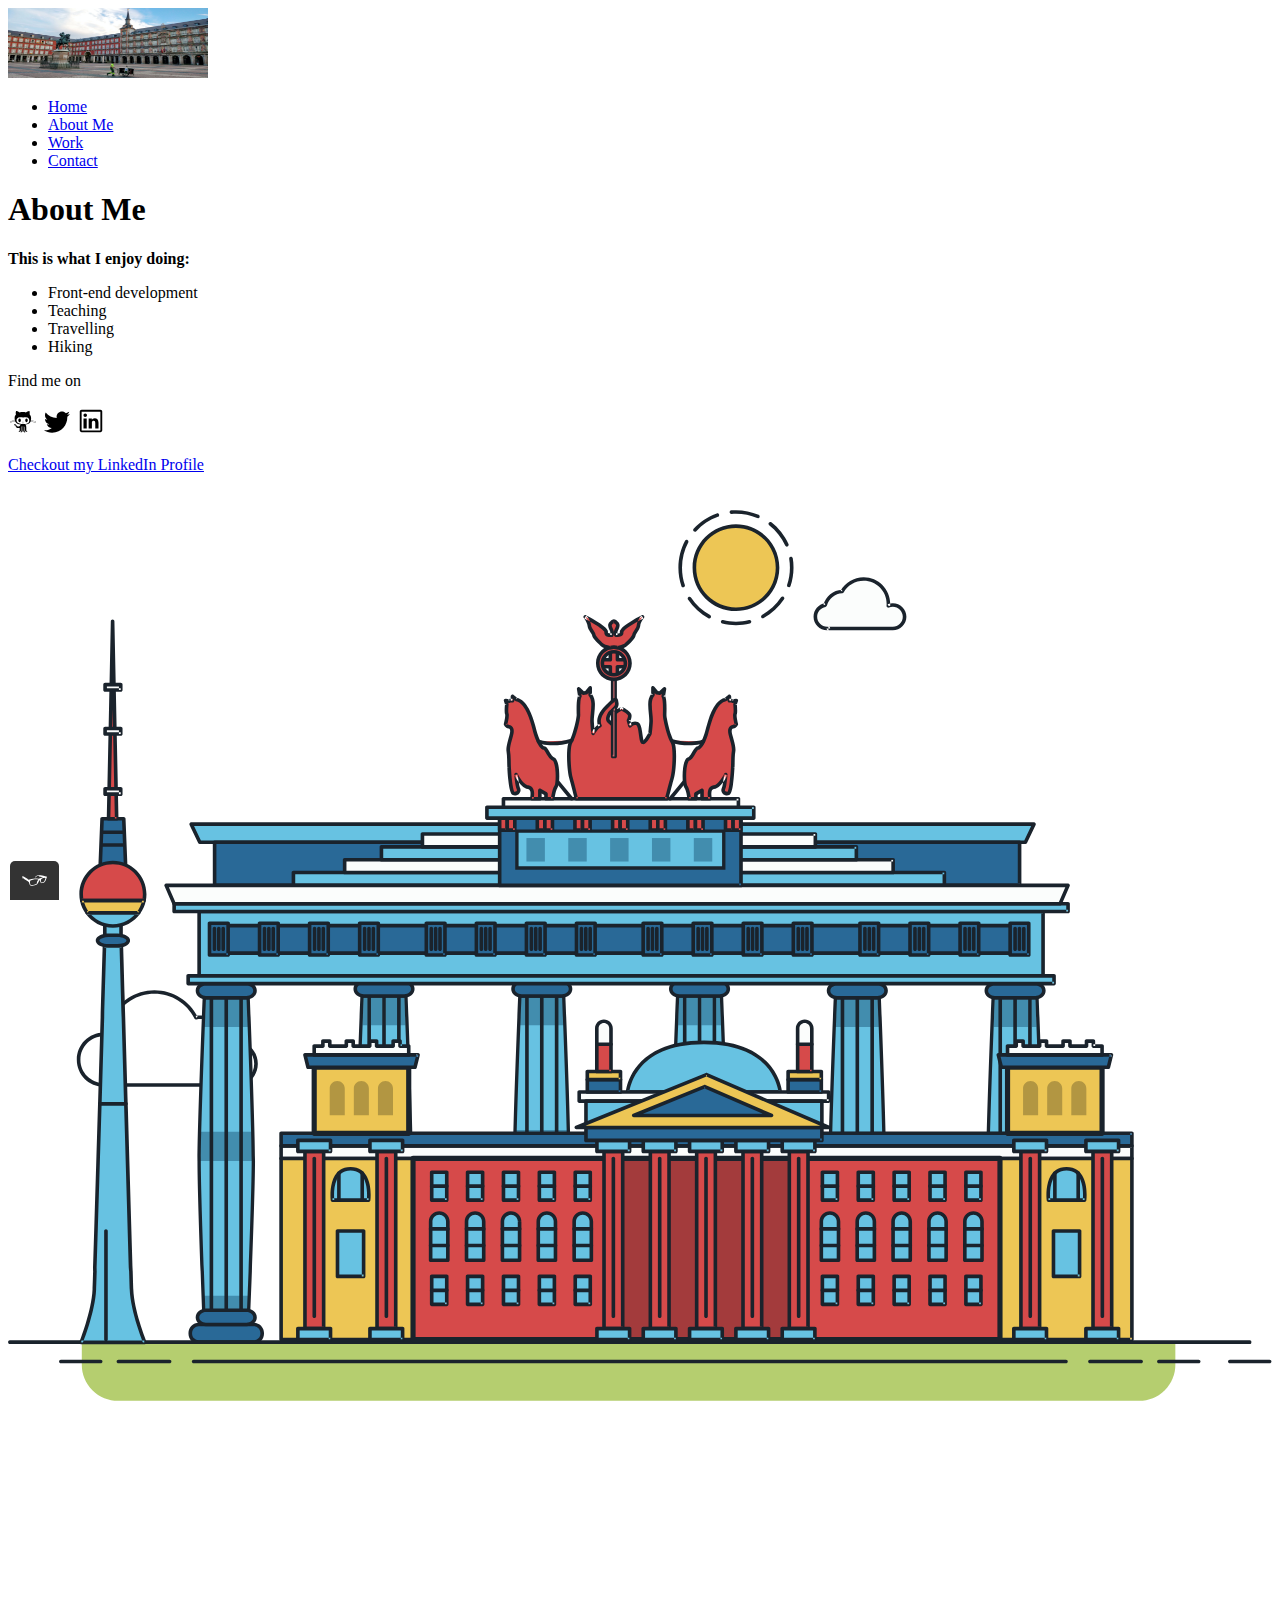
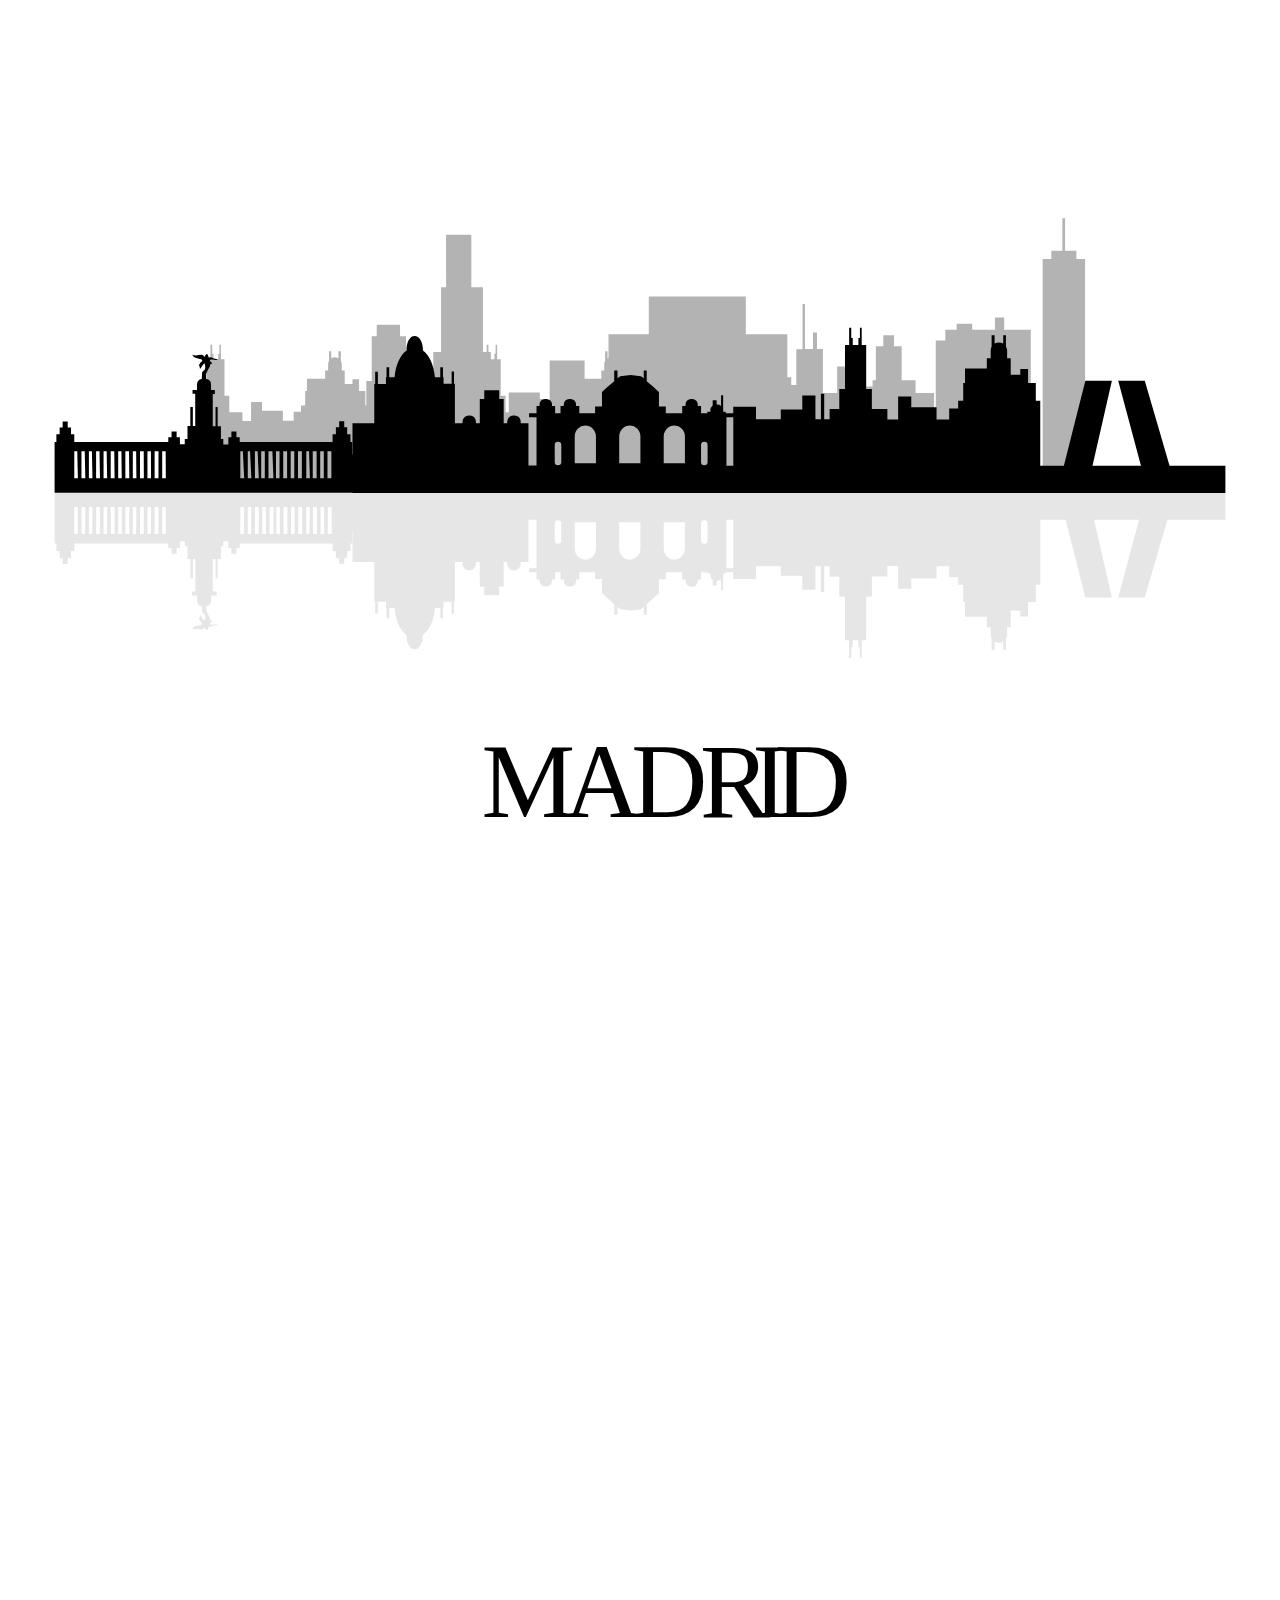
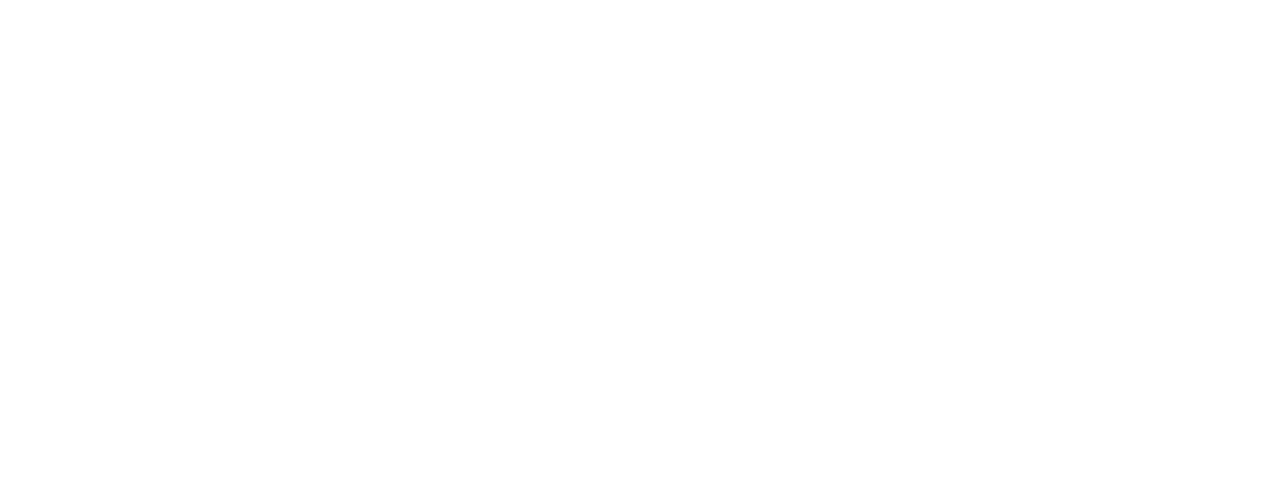
==== about.html @ d0100a07 "Update about.html" ====
<!DOCTYPE html>
<html lang="en">
<head>
    <meta charset="UTF-8">
    <meta name="viewport" content="width=device-width, initial-scale=1.0">
    <link rel="shortcut icon" href="images/favicon.ico">
    <title>About Me</title>
    <link rel="stylesheet" href="css/css-reset.css">
    <!-- <link rel="stylesheet" type="text/css" href="https://cdnjs.cloudflare.com/ajax/libs/normalize/8.0.1/normalize.min.css" integrity="sha512-NhSC1YmyruXifcj/KFRWoC561YpHpc5Jtzgvbuzx5VozKpWvQ+4nXhPdFgmx8xqexRcpAglTj9sIBWINXa8x5w==" crossorigin="anonymous"/> -->
  <link rel="stylesheet" type="text/css" href="css/style.production.css">
  <link href="https://fonts.googleapis.com/css2?family=Inconsolata:wght@400;700&family=Montserrat:wght@400;700&display=swap" rel="stylesheet">
</head>
<body>
    <header class="page-header">
        <img src="images/victor-lausell-axY7XS8LmNY-unsplash.jpg" alt="logo" width="200px" height="70px" class="page-header__item">
        <nav class="page-header__item">
            <ul role="menubar" class="navigation-list">
                <li role="presentation">
                    <a href="index.html" role="menuitem" class="navigation-list__item">Home</a>
                </li>
                <li role="presentation">
                    <a href="about.html" role="menuitem" class="navigation-list__item navigation-list__item--active">About Me</a>
                </li>
                <li role="presentation">
                  <a href="work.html" role="menuitem" class="navigation-list__item">Work</a>
              </li>
                <li role="presentation">
                    <a href="contact.html" role="menuitem" class="navigation-list__item">Contact</a>
                </li>
            </ul>

            
        </nav>

    </header>
    <div class="about">
      <h1>About Me</h1>

<p style="font-weight: 700">This is what I enjoy doing:</p>
<ul>
  <li>Front-end development</li>
  <li>Teaching</li>
  <li>Travelling</li>
  <li>Hiking</li>
</ul>
      <!-- <table>
        <thead>
            <tr>
              <th>Skills</th>
              <th>Yrs of Experience</th>
              <th>Level of Expertise</th>
            </tr>
          </thead>
          <tbody>
            <tr>
              <td>HTML</td>
              <td>0.3</td>
              <td>Advanced</td>
            </tr>
            <tr>
              <td>CSS</td>
              <td>0.2</td>
              <td>Intermediate</td>
            </tr>
            <tr>
              <td>JavaScript</td>
              <td>0.1</td>
              <td>Beginner</td>
            </tr>
          </tbody>
      </table> -->
    
    </div>
    <footer class="page-footer">
        <div class="social-media">
          <p>Find me on</p>
          <!-- Github logo -->
      <a href="https://github.com/lausellv" target="_blank"><img src="images/iconfinder_github_394189b.svg" alt="github" ></a>
      <!-- Twitter logo -->
      <a href="https://twitter.com/LausellVictor" target="_blank"><img src="images/iconfinder_03-twitter_104501b.svg" alt="twitter" target="_blank"></a>
      <!-- LinkedIn logo -->
      <a href="https://www.linkedin.com/in/lausellv" target="_blank"><img src="images/iconfinder_icon-social-linkedin-outline_211909b.svg" alt="linkedin"></a>
    <p>
      <a href="https://www.linkedin.com/in/lausellv" class="button" alt="link to linkedin profile" target="_blank">Checkout my LinkedIn Profile</a>
    </p>
    <svg xmlns="http://www.w3.org/2000/svg" class="berlin-illustration"  viewbox="0 0 700 505" xmlns:xlink="http://www.w3.org/1999/xlink">
      <defs>
          <polygon id="a" points=".06 231.917 .06 .929 688.717 .929 688.717 231.917" />
      </defs>
      <g fill="none" fill-rule="evenodd">
        <g transform="translate(0 241)" class="cloud-front">
        <path fill="#1A232C" d="M87.602,29 L87.602,28 C87.326,28.001 87.103,28.024 86.927,28.033 L86.979,29.031 L87.947,28.78 C85.741,20.282 78.041,14.002 68.852,14 C67.858,14 66.904,14.096 65.98,14.231 L66.125,15.22 L67.019,14.772 C62.626,6.015 53.567,0.001 43.102,0 C29.041,0.002 17.524,10.848 16.443,24.632 L17.44,24.71 L17.606,23.724 C16.803,23.589 15.969,23.5 15.102,23.5 C6.817,23.501 0.102,30.215 0.102,38.5 C0.102,46.785 6.817,53.499 15.102,53.5 L87.602,53.5 C94.644,53.499 100.351,47.792 100.352,40.75 C100.351,33.708 94.644,28.001 87.602,28 L87.602,30 C90.573,30 93.254,31.202 95.203,33.149 C97.15,35.097 98.351,37.778 98.352,40.75 C98.351,43.722 97.15,46.403 95.203,48.351 C93.254,50.298 90.573,51.5 87.602,51.5 L15.102,51.5 C11.509,51.5 8.265,50.046 5.909,47.692 C3.555,45.337 2.102,42.093 2.102,38.5 C2.102,34.907 3.555,31.663 5.909,29.308 C8.265,26.954 11.509,25.5 15.102,25.5 C15.831,25.5 16.553,25.575 17.273,25.697 C17.551,25.743 17.832,25.672 18.055,25.499 C18.277,25.325 18.414,25.07 18.436,24.789 C19.436,12.04 30.094,1.998 43.102,2 C52.786,1.999 61.163,7.564 65.231,15.669 C65.425,16.055 65.842,16.272 66.27,16.21 C67.132,16.084 67.988,16 68.852,16 C77.108,15.998 84.027,21.647 86.011,29.283 C86.13,29.741 86.557,30.054 87.031,30.03 C87.27,30.017 87.457,29.999 87.602,30 L87.602,29"
            transform="translate(38 36)" />
          </g>
          <path fill="#B5CE6F" d="M646.484,484.382 C646.484,489.501 644.531,494.62 640.627,498.525 C636.722,502.43 631.603,504.382 626.484,504.382 L60.873,504.382 C55.754,504.382 50.636,502.43 46.731,498.525 C42.826,494.62 40.873,489.501 40.873,484.382 L40.873,471.917 L646.484,471.917 L646.484,484.382"
          />
          <polyline fill="#67C2E2" points="334.824 185.029 101.449 185.029 106.209 195.08 563.438 195.08 568.2 185.029 334.824 185.029" />
          <path fill="#1A232C" d="M334.824,185.029 L334.824,184.029 L101.449,184.029 C101.104,184.029 100.788,184.203 100.604,184.494 C100.42,184.785 100.398,185.146 100.545,185.457 L105.306,195.508 C105.471,195.856 105.824,196.079 106.209,196.079 L563.438,196.079 C563.824,196.079 564.177,195.856 564.342,195.508 L569.104,185.457 C569.251,185.146 569.229,184.785 569.045,184.494 C568.861,184.203 568.544,184.029 568.2,184.029 L334.824,184.029 L334.824,186.029 L566.62,186.029 L562.806,194.08 L106.842,194.08 L103.029,186.029 L334.824,186.029 L334.824,185.029"
          />
          <polygon fill="#296997" points="114.416 218.974 560.222 218.974 560.222 195.08 114.416 195.08" />
          <path fill="#1A232C" d="M560.222,218.974 L560.222,217.974 L115.416,217.974 L115.416,196.079 L559.222,196.079 L559.222,218.974 L560.222,218.974 L560.222,217.974 L560.222,218.974 L561.222,218.974 L561.222,195.08 C561.222,194.816 561.115,194.559 560.929,194.372 C560.742,194.186 560.485,194.08 560.222,194.08 L114.416,194.08 C114.152,194.08 113.895,194.186 113.708,194.372 C113.522,194.559 113.416,194.816 113.416,195.08 L113.416,218.974 C113.416,219.237 113.522,219.495 113.708,219.681 C113.895,219.867 114.152,219.974 114.416,219.974 L560.222,219.974 C560.485,219.974 560.742,219.867 560.929,219.681 C561.115,219.495 561.222,219.237 561.222,218.974 L560.222,218.974"
          />
          <polygon fill="#67C2E2" points="105.85 269.08 573.225 269.08 573.225 233.398 105.85 233.398" />
          <path fill="#1A232C" d="M573.225,233.398 L573.225,232.398 L105.85,232.398 C105.587,232.398 105.329,232.505 105.143,232.691 C104.957,232.877 104.85,233.134 104.85,233.398 L104.85,269.08 C104.85,269.344 104.957,269.601 105.143,269.788 C105.329,269.974 105.587,270.08 105.85,270.08 L573.225,270.08 C573.488,270.08 573.745,269.974 573.932,269.788 C574.118,269.601 574.225,269.344 574.225,269.08 L574.225,233.398 C574.225,233.134 574.118,232.877 573.932,232.691 C573.745,232.505 573.488,232.398 573.225,232.398 L573.225,233.398 L572.225,233.398 L572.225,268.08 L106.85,268.08 L106.85,234.398 L573.225,234.398 L573.225,233.398 L572.225,233.398 L573.225,233.398"
          />
          <polygon fill="#296997" points="116.751 256.508 562.557 256.508 562.557 241.243 116.751 241.243" />
          <path fill="#1A232C" d="M562.557,256.508 L562.557,255.508 L117.75,255.508 L117.75,242.243 L561.557,242.243 L561.557,256.508 L562.557,256.508 L562.557,255.508 L562.557,256.508 L563.557,256.508 L563.557,241.243 C563.557,240.979 563.45,240.722 563.264,240.535 C563.078,240.349 562.82,240.243 562.557,240.243 L116.75,240.243 C116.487,240.243 116.23,240.349 116.043,240.535 C115.857,240.722 115.751,240.979 115.751,241.243 L115.751,256.508 C115.751,256.771 115.857,257.029 116.043,257.215 C116.23,257.401 116.487,257.508 116.751,257.508 L562.557,257.508 C562.82,257.508 563.077,257.401 563.264,257.215 C563.45,257.029 563.557,256.771 563.557,256.508 L562.557,256.508"
          />
          <polygon fill="#67C2E2" points="158.07 218.974 518.563 218.974 518.563 211.858 158.07 211.858" />
          <path fill="#1A232C" d="M518.563,211.858 L518.563,210.858 L158.07,210.858 C157.807,210.858 157.549,210.964 157.363,211.151 C157.177,211.337 157.07,211.594 157.07,211.858 L157.07,218.974 C157.07,219.237 157.177,219.495 157.363,219.681 C157.549,219.867 157.807,219.974 158.07,219.974 L518.563,219.974 C518.826,219.974 519.083,219.867 519.27,219.681 C519.456,219.495 519.562,219.237 519.562,218.974 L519.562,211.858 C519.562,211.594 519.456,211.337 519.27,211.151 C519.083,210.964 518.826,210.858 518.563,210.858 L518.563,211.858 L517.563,211.858 L517.563,217.974 L159.07,217.974 L159.07,212.858 L518.563,212.858 L518.563,211.858 L517.563,211.858 L518.563,211.858"
          />
          <polygon fill="#FBFDFC" points="186.438 211.858 490.194 211.858 490.194 204.741 186.438 204.741" />
          <path fill="#1A232C" d="M490.194,204.741 L490.194,203.741 L186.438,203.741 C186.175,203.741 185.917,203.848 185.731,204.034 C185.545,204.221 185.438,204.478 185.438,204.741 L185.438,211.858 C185.438,212.121 185.545,212.379 185.731,212.565 C185.917,212.751 186.175,212.858 186.438,212.858 L490.194,212.858 C490.458,212.858 490.715,212.751 490.902,212.565 C491.088,212.379 491.194,212.121 491.194,211.858 L491.194,204.741 C491.194,204.478 491.088,204.221 490.902,204.034 C490.715,203.848 490.458,203.741 490.194,203.741 L490.194,204.741 L489.194,204.741 L489.194,210.858 L187.438,210.858 L187.438,205.741 L490.194,205.741 L490.194,204.741 L489.194,204.741 L490.194,204.741"
          />
          <polygon fill="#67C2E2" points="206.805 204.741 469.828 204.741 469.828 197.624 206.805 197.624" />
          <path fill="#1A232C" d="M469.828,197.624 L469.828,196.624 L206.805,196.624 C206.541,196.624 206.284,196.731 206.098,196.917 C205.911,197.103 205.805,197.361 205.805,197.624 L205.805,204.741 C205.805,205.005 205.911,205.262 206.098,205.449 C206.284,205.635 206.541,205.741 206.805,205.741 L469.828,205.741 C470.091,205.741 470.349,205.635 470.535,205.449 C470.722,205.262 470.828,205.005 470.828,204.741 L470.828,197.624 C470.828,197.361 470.722,197.103 470.535,196.917 C470.349,196.731 470.091,196.624 469.828,196.624 L469.828,197.624 L468.828,197.624 L468.828,203.741 L207.805,203.741 L207.805,198.624 L469.828,198.624 L469.828,197.624 L468.828,197.624 L469.828,197.624"
          />
          <polygon fill="#FBFDFC" points="229.521 197.624 447.111 197.624 447.111 190.509 229.521 190.509" />
          <path fill="#1A232C" d="M447.111,190.509 L447.111,189.509 L229.521,189.509 C229.258,189.509 229,189.616 228.814,189.802 C228.628,189.988 228.521,190.246 228.521,190.509 L228.521,197.624 C228.521,197.888 228.628,198.145 228.814,198.332 C229,198.518 229.258,198.624 229.521,198.624 L447.111,198.624 C447.375,198.624 447.632,198.518 447.818,198.332 C448.005,198.145 448.111,197.888 448.111,197.624 L448.111,190.509 C448.111,190.246 448.005,189.988 447.818,189.802 C447.632,189.616 447.375,189.509 447.111,189.509 L447.111,190.509 L446.111,190.509 L446.111,196.624 L230.521,196.624 L230.521,191.509 L447.111,191.509 L447.111,190.509 L446.111,190.509 L447.111,190.509"
          />
          <path fill="#67C2E2" d="M135.607,355.447 C135.163,337.766 134.264,313.326 133.648,297.387 C133.274,287.721 133.004,281.18 133.004,281.18 L108.722,281.18 C108.722,281.18 108.452,287.721 108.079,297.387 C107.462,313.326 106.563,337.766 106.119,355.447 C105.953,362.059 105.85,367.732 105.85,371.653 L105.85,371.654 C105.85,386.117 107.243,424.332 108.089,446.189 C108.457,455.706 108.722,462.126 108.722,462.126 L133.004,462.126 C133.004,462.126 133.269,455.706 133.637,446.189 C134.482,424.332 135.876,386.117 135.876,371.654 L135.876,371.653 C135.876,367.732 135.773,362.059 135.607,355.447"
          />
          <path fill="#428DAE" d="M133.648 297.387L108.079 297.387C108.452 287.721 108.722 281.18 108.722 281.18L133.004 281.18C133.004 281.18 133.274 287.721 133.648 297.387M135.876 371.654L105.85 371.654 105.85 371.653C105.85 367.732 105.953 362.059 106.119 355.447L135.607 355.447C135.773 362.059 135.876 367.732 135.876 371.653L135.876 371.654M133.004 462.126L108.722 462.126C108.722 462.126 108.457 455.706 108.089 446.189L133.637 446.189C133.269 455.706 133.004 462.126 133.004 462.126"
          />
          <path fill="#1A232C" d="M109.612,461.199 L132.114,461.199 C132.447,453.007 134.949,390.886 134.949,371.653 C134.949,352.42 132.447,290.299 132.114,282.108 L109.612,282.108 C109.279,290.299 106.778,352.42 106.778,371.653 C106.778,390.886 109.279,453.007 109.612,461.199 Z M133.895,463.054 L107.832,463.054 L107.794,462.164 C107.766,461.466 104.922,392.193 104.922,371.653 C104.922,351.114 107.766,281.839 107.794,281.142 L107.832,280.252 L133.895,280.252 L133.931,281.142 C133.96,281.839 136.804,351.114 136.804,371.653 C136.804,392.193 133.96,461.466 133.931,462.164 L133.895,463.054 L133.895,463.054 Z"
          />
          <path fill="#1A232C" d="M111.638 281.18L111.638 462.126C111.638 462.679 112.086 463.126 112.638 463.126 113.19 463.126 113.638 462.679 113.638 462.126L113.638 281.18C113.638 280.628 113.19 280.18 112.638 280.18 112.086 280.18 111.638 280.628 111.638 281.18M119.863 281.18L119.863 462.126C119.863 462.679 120.311 463.126 120.863 463.126 121.416 463.126 121.863 462.679 121.863 462.126L121.863 281.18C121.863 280.628 121.416 280.18 120.863 280.18 120.311 280.18 119.863 280.628 119.863 281.18M128.088 281.18L128.088 462.126C128.088 462.679 128.536 463.126 129.088 463.126 129.64 463.126 130.088 462.679 130.088 462.126L130.088 281.18C130.088 280.628 129.64 280.18 129.088 280.18 128.536 280.18 128.088 280.628 128.088 281.18"
          />
          <path fill="#296997" d="M136.79,277.265 C136.79,279.418 134.675,281.18 132.09,281.18 L109.636,281.18 C107.051,281.18 104.936,279.418 104.936,277.265 C104.936,275.111 107.051,273.349 109.636,273.349 L132.09,273.349 C134.675,273.349 136.79,275.111 136.79,277.265"
          />
          <path fill="#1A232C" d="M136.79,277.265 L135.79,277.265 C135.789,278.005 135.433,278.704 134.769,279.262 C134.109,279.814 133.155,280.181 132.09,280.18 L109.636,280.18 C108.571,280.181 107.617,279.814 106.956,279.262 C106.293,278.704 105.936,278.005 105.936,277.265 C105.936,276.524 106.293,275.825 106.957,275.267 C107.617,274.715 108.571,274.348 109.636,274.349 L132.09,274.349 C133.155,274.348 134.109,274.716 134.769,275.267 C135.433,275.825 135.789,276.524 135.79,277.265 L137.79,277.265 C137.791,275.851 137.09,274.593 136.049,273.731 C135.006,272.863 133.61,272.35 132.09,272.349 L109.636,272.349 C108.116,272.35 106.72,272.863 105.676,273.731 C104.636,274.593 103.935,275.851 103.936,277.265 C103.935,278.678 104.636,279.937 105.677,280.798 C106.72,281.666 108.116,282.179 109.636,282.18 L132.09,282.18 C133.61,282.179 135.006,281.666 136.049,280.798 C137.09,279.937 137.791,278.678 137.79,277.265 L136.79,277.265"
          />
          <path fill="#296997" d="M140.775,467.217 C140.775,469.803 138.661,471.917 136.076,471.917 L105.65,471.917 C103.065,471.917 100.951,469.803 100.951,467.217 L100.951,466.825 C100.951,464.241 103.065,462.126 105.65,462.126 L136.076,462.126 C138.661,462.126 140.775,464.241 140.775,466.825 L140.775,467.217"
          />
          <path fill="#1A232C" d="M140.775,467.217 L139.775,467.217 C139.775,468.235 139.361,469.155 138.688,469.83 C138.013,470.503 137.093,470.917 136.076,470.917 L105.65,470.917 C104.633,470.917 103.713,470.504 103.038,469.83 C102.365,469.155 101.951,468.235 101.951,467.217 L101.951,466.825 C101.951,465.808 102.365,464.889 103.038,464.214 C103.713,463.54 104.633,463.127 105.65,463.126 L136.076,463.126 C137.093,463.127 138.013,463.54 138.688,464.214 C139.362,464.889 139.775,465.808 139.775,466.825 L139.775,467.217 L141.775,467.217 L141.775,466.825 C141.772,463.684 139.217,461.13 136.076,461.126 L105.65,461.126 C102.509,461.13 99.955,463.684 99.951,466.825 L99.951,467.217 C99.954,470.36 102.509,472.914 105.65,472.917 L136.076,472.917 C139.217,472.914 141.772,470.36 141.775,467.217 L140.775,467.217"
          />
          <path fill="#296997" d="M136.79,458.208 C136.79,460.363 134.675,462.126 132.09,462.126 L109.636,462.126 C107.051,462.126 104.936,460.363 104.936,458.208 C104.936,456.057 107.051,454.292 109.636,454.292 L132.09,454.292 C134.675,454.292 136.79,456.057 136.79,458.208"
          />
          <path fill="#1A232C" d="M136.79,458.208 L135.79,458.208 C135.789,458.949 135.432,459.649 134.769,460.207 C134.108,460.76 133.154,461.128 132.09,461.126 L109.636,461.126 C108.572,461.128 107.617,460.76 106.957,460.207 C106.293,459.649 105.936,458.949 105.936,458.208 C105.936,457.47 106.293,456.77 106.957,456.212 C107.617,455.659 108.572,455.291 109.636,455.292 L132.09,455.292 C133.154,455.291 134.108,455.659 134.769,456.212 C135.433,456.77 135.789,457.47 135.79,458.208 L137.79,458.208 C137.791,456.796 137.09,455.538 136.05,454.675 C135.006,453.808 133.61,453.294 132.09,453.292 L109.636,453.292 C108.115,453.294 106.719,453.808 105.676,454.675 C104.636,455.538 103.935,456.796 103.936,458.208 C103.935,459.622 104.636,460.881 105.676,461.743 C106.72,462.611 108.116,463.125 109.636,463.126 L132.09,463.126 C133.61,463.125 135.006,462.611 136.05,461.743 C137.09,460.881 137.791,459.622 137.79,458.208 L136.79,458.208"
          />
          <path fill="#67C2E2" d="M572.471,355.447 C572.025,337.766 571.126,313.326 570.51,297.387 C570.137,287.721 569.867,281.18 569.867,281.18 L545.585,281.18 C545.585,281.18 545.315,287.721 544.942,297.387 C544.326,313.326 543.427,337.766 542.981,355.447 C542.815,362.059 542.713,367.732 542.713,371.653 L542.713,371.654 C542.713,386.117 544.107,424.332 544.952,446.189 C545.32,455.706 545.585,462.126 545.585,462.126 L569.867,462.126 C569.867,462.126 570.132,455.706 570.499,446.189 C571.346,424.332 572.739,386.117 572.739,371.654 L572.739,371.653 C572.739,367.732 572.637,362.059 572.471,355.447"
          />
          <path fill="#428DAE" d="M569.582 297.387L566.951 297.387 566.951 282.108 568.977 282.108C569.063 284.206 569.29 289.841 569.582 297.387M564.951 297.387L545.871 297.387C546.162 289.841 546.39 284.206 546.476 282.108L564.951 282.108 564.951 297.387M571.8 369.187L566.951 369.187 566.951 356.265 571.562 356.265C571.685 361.272 571.771 365.701 571.8 369.187M564.951 369.187L543.653 369.187C543.684 365.512 543.777 360.79 543.912 355.447L553.551 355.447 553.551 356.265 564.951 356.265 564.951 369.187"
          />
          <path fill="#1A232C" d="M546.476,461.199 L568.977,461.199 C569.31,453.007 571.812,390.886 571.812,371.653 C571.812,352.42 569.31,290.299 568.977,282.108 L546.476,282.108 C546.142,290.299 543.642,352.42 543.642,371.653 C543.642,390.886 546.142,453.007 546.476,461.199 M570.758,463.054 L544.694,463.054 L544.658,462.164 C544.629,461.466 541.785,392.193 541.785,371.653 C541.785,351.114 544.629,281.839 544.658,281.142 L544.694,280.252 L570.758,280.252 L570.795,281.142 C570.823,281.839 573.667,351.114 573.667,371.653 C573.667,392.193 570.823,461.466 570.795,462.164 L570.758,463.054"
          />
          <path fill="#1A232C" d="M548.501 281.18L548.501 462.126C548.501 462.679 548.949 463.126 549.501 463.126 550.053 463.126 550.501 462.679 550.501 462.126L550.501 281.18C550.501 280.628 550.053 280.18 549.501 280.18 548.949 280.18 548.501 280.628 548.501 281.18M556.727 281.18L556.727 462.126C556.727 462.679 557.174 463.126 557.727 463.126 558.279 463.126 558.727 462.679 558.727 462.126L558.727 281.18C558.727 280.628 558.279 280.18 557.727 280.18 557.174 280.18 556.727 280.628 556.727 281.18M564.951 281.18L564.951 462.126C564.951 462.679 565.399 463.126 565.951 463.126 566.503 463.126 566.951 462.679 566.951 462.126L566.951 281.18C566.951 280.628 566.503 280.18 565.951 280.18 565.399 280.18 564.951 280.628 564.951 281.18"
          />
          <path fill="#296997" d="M573.653,277.265 C573.653,279.418 571.537,281.18 568.953,281.18 L546.499,281.18 C543.915,281.18 541.799,279.418 541.799,277.265 C541.799,275.111 543.915,273.349 546.499,273.349 L568.953,273.349 C571.537,273.349 573.653,275.111 573.653,277.265"
          />
          <path fill="#1A232C" d="M573.653,277.265 L572.653,277.265 C572.653,278.005 572.296,278.704 571.632,279.262 C570.972,279.814 570.017,280.181 568.953,280.18 L546.499,280.18 C545.435,280.181 544.48,279.814 543.82,279.262 C543.156,278.704 542.8,278.005 542.799,277.265 C542.8,276.525 543.156,275.825 543.82,275.267 C544.481,274.715 545.435,274.348 546.499,274.349 L568.953,274.349 C570.017,274.348 570.972,274.715 571.632,275.267 C572.296,275.825 572.653,276.525 572.653,277.265 L574.653,277.265 C574.654,275.851 573.953,274.593 572.912,273.731 C571.869,272.863 570.473,272.35 568.953,272.349 L546.499,272.349 C544.979,272.35 543.583,272.863 542.54,273.731 C541.499,274.593 540.798,275.851 540.799,277.265 C540.798,278.679 541.499,279.937 542.54,280.798 C543.583,281.666 544.979,282.179 546.499,282.18 L568.953,282.18 C570.473,282.179 571.869,281.666 572.912,280.798 C573.953,279.937 574.654,278.679 574.653,277.265 L573.653,277.265"
          />
          <path fill="#296997" d="M577.639,467.217 C577.639,469.803 575.524,471.917 572.938,471.917 L542.514,471.917 C539.929,471.917 537.813,469.803 537.813,467.217 L537.813,466.825 C537.813,464.241 539.929,462.126 542.514,462.126 L572.938,462.126 C575.524,462.126 577.639,464.241 577.639,466.825 L577.639,467.217"
          />
          <path fill="#1A232C" d="M577.639,467.217 L576.639,467.217 C576.638,468.235 576.225,469.155 575.551,469.83 C574.876,470.503 573.956,470.917 572.938,470.917 L542.514,470.917 C541.497,470.917 540.576,470.503 539.901,469.83 C539.227,469.155 538.814,468.234 538.813,467.217 L538.813,466.825 C538.814,465.808 539.227,464.889 539.901,464.214 C540.576,463.54 541.497,463.127 542.514,463.126 L572.938,463.126 C573.956,463.127 574.876,463.54 575.551,464.214 C576.225,464.888 576.638,465.808 576.639,466.825 L576.639,467.217 L578.639,467.217 L578.639,466.825 C578.635,463.684 576.081,461.13 572.938,461.126 L542.514,461.126 C539.372,461.13 536.817,463.684 536.813,466.825 L536.813,467.217 C536.817,470.36 539.372,472.914 542.514,472.917 L572.938,472.917 C576.081,472.914 578.635,470.359 578.639,467.217 L577.639,467.217"
          />
          <path fill="#296997" d="M573.653,458.208 C573.653,460.363 571.537,462.126 568.953,462.126 L546.499,462.126 C543.915,462.126 541.799,460.363 541.799,458.208 C541.799,456.057 543.915,454.292 546.499,454.292 L568.953,454.292 C571.537,454.292 573.653,456.057 573.653,458.208"
          />
          <path fill="#1A232C" d="M573.653,458.208 L572.653,458.208 C572.653,458.949 572.296,459.649 571.632,460.207 C570.971,460.76 570.017,461.128 568.953,461.126 L546.499,461.126 C545.435,461.128 544.481,460.76 543.82,460.207 C543.157,459.649 542.799,458.949 542.799,458.208 C542.799,457.47 543.156,456.77 543.82,456.212 C544.481,455.659 545.435,455.291 546.499,455.292 L568.953,455.292 C570.017,455.291 570.971,455.659 571.632,456.212 C572.296,456.77 572.653,457.47 572.653,458.208 L574.653,458.208 C574.654,456.796 573.953,455.538 572.912,454.675 C571.869,453.808 570.473,453.294 568.953,453.292 L546.499,453.292 C544.979,453.294 543.583,453.808 542.54,454.675 C541.499,455.538 540.798,456.796 540.799,458.208 C540.798,459.622 541.499,460.881 542.54,461.743 C543.583,462.611 544.979,463.125 546.499,463.126 L568.953,463.126 C570.473,463.125 571.869,462.611 572.912,461.743 C573.953,460.881 574.654,459.622 574.653,458.208 L573.653,458.208"
          />
          <path fill="#67C2E2" d="M485.098,355.447 C484.654,337.766 483.753,313.326 483.137,297.387 C482.764,287.721 482.494,281.18 482.494,281.18 L458.213,281.18 C458.213,281.18 457.942,287.721 457.569,297.387 C456.953,313.326 456.055,337.766 455.608,355.447 C455.443,362.059 455.34,367.732 455.34,371.653 L455.34,371.654 C455.34,386.117 456.733,424.332 457.58,446.189 C457.948,455.706 458.213,462.126 458.213,462.126 L482.494,462.126 C482.494,462.126 482.759,455.706 483.126,446.189 C483.973,424.332 485.366,386.117 485.366,371.654 L485.366,371.653 C485.366,367.732 485.265,362.059 485.098,355.447"
          />
          <path fill="#428DAE" d="M483.137 297.387L457.569 297.387C457.942 287.721 458.213 281.18 458.213 281.18L482.494 281.18C482.494 281.18 482.764 287.721 483.137 297.387M485.355 369.187L455.351 369.187C455.382 365.502 455.475 360.78 455.608 355.447L485.098 355.447C485.232 360.78 485.325 365.502 485.355 369.187"
          />
          <path fill="#1A232C" d="M459.103,461.199 L481.605,461.199 C481.938,453.007 484.439,390.886 484.439,371.653 C484.439,352.42 481.938,290.299 481.605,282.108 L459.103,282.108 C458.769,290.299 456.268,352.42 456.268,371.653 C456.268,390.886 458.769,453.007 459.103,461.199 Z M483.386,463.054 L457.321,463.054 L457.285,462.164 C457.256,461.466 454.412,392.193 454.412,371.653 C454.412,351.114 457.256,281.839 457.285,281.142 L457.321,280.252 L483.386,280.252 L483.422,281.142 C483.45,281.839 486.294,351.114 486.294,371.653 C486.294,392.193 483.45,461.466 483.422,462.164 L483.386,463.054 L483.386,463.054 Z"
          />
          <path fill="#1A232C" d="M461.128 281.18L461.128 462.126C461.128 462.679 461.576 463.126 462.128 463.126 462.68 463.126 463.128 462.679 463.128 462.126L463.128 281.18C463.128 280.628 462.68 280.18 462.128 280.18 461.576 280.18 461.128 280.628 461.128 281.18M469.354 281.18L469.354 462.126C469.354 462.679 469.801 463.126 470.354 463.126 470.906 463.126 471.354 462.679 471.354 462.126L471.354 281.18C471.354 280.628 470.906 280.18 470.354 280.18 469.801 280.18 469.354 280.628 469.354 281.18M477.578 281.18L477.578 462.126C477.578 462.679 478.026 463.126 478.578 463.126 479.13 463.126 479.578 462.679 479.578 462.126L479.578 281.18C479.578 280.628 479.13 280.18 478.578 280.18 478.026 280.18 477.578 280.628 477.578 281.18"
          />
          <path fill="#296997" d="M486.281,277.265 C486.281,279.418 484.164,281.18 481.58,281.18 L459.126,281.18 C456.542,281.18 454.426,279.418 454.426,277.265 C454.426,275.111 456.542,273.349 459.126,273.349 L481.58,273.349 C484.164,273.349 486.281,275.111 486.281,277.265"
          />
          <path fill="#1A232C" d="M486.281,277.265 L485.281,277.265 C485.281,278.005 484.924,278.704 484.26,279.262 C483.599,279.814 482.644,280.181 481.58,280.18 L459.126,280.18 C458.062,280.181 457.107,279.814 456.447,279.262 C455.783,278.704 455.427,278.005 455.426,277.265 C455.427,276.525 455.783,275.825 456.447,275.267 C457.108,274.715 458.062,274.348 459.126,274.349 L481.58,274.349 C482.644,274.348 483.599,274.716 484.26,275.268 C484.924,275.825 485.281,276.525 485.281,277.265 L487.281,277.265 C487.282,275.851 486.58,274.593 485.54,273.731 C484.496,272.863 483.1,272.35 481.58,272.349 L459.126,272.349 C457.606,272.35 456.21,272.863 455.167,273.731 C454.126,274.593 453.425,275.851 453.426,277.265 C453.425,278.679 454.126,279.937 455.167,280.798 C456.21,281.666 457.606,282.179 459.126,282.18 L481.58,282.18 C483.1,282.179 484.496,281.666 485.54,280.799 C486.58,279.937 487.282,278.679 487.281,277.265 L486.281,277.265"
          />
          <path fill="#296997" d="M490.266,467.217 C490.266,469.803 488.151,471.917 485.565,471.917 L455.141,471.917 C452.556,471.917 450.44,469.803 450.44,467.217 L450.44,466.825 C450.44,464.241 452.556,462.126 455.141,462.126 L485.565,462.126 C488.151,462.126 490.266,464.241 490.266,466.825 L490.266,467.217"
          />
          <path fill="#1A232C" d="M490.266,467.217 L489.266,467.217 C489.265,468.235 488.852,469.155 488.178,469.83 C487.503,470.503 486.583,470.917 485.565,470.917 L455.141,470.917 C454.124,470.917 453.203,470.503 452.528,469.83 C451.854,469.155 451.441,468.234 451.44,467.217 L451.44,466.825 C451.441,465.808 451.854,464.889 452.528,464.214 C453.203,463.54 454.124,463.127 455.141,463.126 L485.565,463.126 C486.583,463.127 487.503,463.54 488.178,464.214 C488.852,464.888 489.265,465.808 489.266,466.825 L489.266,467.217 L491.266,467.217 L491.266,466.825 C491.262,463.684 488.708,461.13 485.565,461.126 L455.141,461.126 C451.999,461.13 449.444,463.684 449.44,466.825 L449.44,467.217 C449.444,470.36 451.999,472.914 455.141,472.917 L485.565,472.917 C488.708,472.914 491.262,470.359 491.266,467.217 L490.266,467.217"
          />
          <path fill="#296997" d="M486.281,458.208 C486.281,460.363 484.164,462.126 481.58,462.126 L459.126,462.126 C456.542,462.126 454.426,460.363 454.426,458.208 C454.426,456.057 456.542,454.292 459.126,454.292 L481.58,454.292 C484.164,454.292 486.281,456.057 486.281,458.208"
          />
          <path fill="#1A232C" d="M486.281,458.208 L485.281,458.208 C485.281,458.949 484.923,459.649 484.26,460.207 C483.599,460.76 482.644,461.128 481.58,461.126 L459.126,461.126 C458.062,461.128 457.108,460.76 456.447,460.207 C455.784,459.649 455.427,458.949 455.426,458.208 C455.426,457.47 455.783,456.77 456.447,456.212 C457.108,455.659 458.062,455.291 459.126,455.292 L481.58,455.292 C482.644,455.291 483.598,455.659 484.26,456.212 C484.924,456.77 485.281,457.47 485.281,458.208 L487.281,458.208 C487.282,456.795 486.58,455.538 485.54,454.675 C484.496,453.808 483.1,453.294 481.58,453.292 L459.126,453.292 C457.606,453.294 456.21,453.808 455.167,454.675 C454.126,455.538 453.425,456.796 453.426,458.208 C453.425,459.622 454.126,460.881 455.167,461.743 C456.21,462.611 457.606,463.125 459.126,463.126 L481.58,463.126 C483.1,463.125 484.496,462.611 485.54,461.743 C486.581,460.881 487.282,459.622 487.281,458.208 L486.281,458.208"
          />
          <path fill="#67C2E2" d="M397.726,354.466 C397.28,336.787 396.381,312.346 395.765,296.407 C395.392,286.742 395.122,280.2 395.122,280.2 L370.84,280.2 C370.84,280.2 370.57,286.742 370.197,296.407 C369.581,312.346 368.682,336.787 368.236,354.466 C368.07,361.078 367.968,366.751 367.968,370.672 L367.968,370.673 C367.968,385.136 369.361,423.352 370.207,445.208 C370.575,454.726 370.84,461.146 370.84,461.146 L395.122,461.146 C395.122,461.146 395.386,454.726 395.754,445.208 C396.601,423.352 397.994,385.136 397.994,370.673 L397.994,370.672 C397.994,366.751 397.892,361.078 397.726,354.466"
          />
          <path fill="#428DAE" d="M394.837 296.407L392.206 296.407 392.206 281.127 394.233 281.127C394.318 283.225 394.545 288.861 394.837 296.407L394.837 296.407zM383.981 296.407L390.206 296.407 390.206 281.127 383.981 281.127 383.981 296.407zM375.756 296.407L381.98 296.407 381.98 281.127 375.756 281.127 375.756 296.407zM373.756 296.407L371.126 296.407C371.417 288.861 371.645 283.225 371.73 281.127L373.756 281.127 373.756 296.407 373.756 296.407zM397.062 369.187L392.206 369.187 392.206 354.466 396.796 354.466C396.943 360.298 397.041 365.389 397.062 369.187L397.062 369.187zM383.981 369.187L390.206 369.187 390.206 354.466 383.981 354.466 383.981 369.187zM375.756 369.187L381.98 369.187 381.98 354.466 375.756 354.466 375.756 369.187zM373.756 369.187L368.9 369.187C368.921 365.389 369.019 360.298 369.166 354.466L373.756 354.466 373.756 369.187 373.756 369.187z"
          />
          <path fill="#1A232C" d="M371.73,460.218 L394.233,460.218 C394.565,452.027 397.066,389.906 397.066,370.672 C397.066,351.44 394.565,289.319 394.233,281.127 L371.73,281.127 C371.397,289.319 368.895,351.44 368.895,370.672 C368.895,389.906 371.397,452.027 371.73,460.218 M396.013,462.074 L369.949,462.074 L369.912,461.184 C369.884,460.486 367.04,391.212 367.04,370.672 C367.04,350.133 369.884,280.859 369.912,280.162 L369.949,279.272 L396.013,279.272 L396.05,280.162 C396.078,280.859 398.922,350.133 398.922,370.672 C398.922,391.212 396.078,460.486 396.05,461.184 L396.013,462.074"
          />
          <path fill="#1A232C" d="M373.756 280.2L373.756 461.146C373.756 461.698 374.203 462.146 374.756 462.146 375.308 462.146 375.756 461.698 375.756 461.146L375.756 280.2C375.756 279.647 375.308 279.2 374.756 279.2 374.203 279.2 373.756 279.647 373.756 280.2M381.98 280.2L381.98 461.146C381.98 461.698 382.428 462.146 382.98 462.146 383.533 462.146 383.981 461.698 383.981 461.146L383.981 280.2C383.981 279.647 383.533 279.2 382.98 279.2 382.428 279.2 381.98 279.647 381.98 280.2M390.206 280.2L390.206 461.146C390.206 461.698 390.654 462.146 391.206 462.146 391.758 462.146 392.206 461.698 392.206 461.146L392.206 280.2C392.206 279.647 391.758 279.2 391.206 279.2 390.654 279.2 390.206 279.647 390.206 280.2"
          />
          <path fill="#296997" d="M398.908,276.285 C398.908,278.439 396.792,280.2 394.208,280.2 L371.754,280.2 C369.17,280.2 367.053,278.439 367.053,276.285 C367.053,274.13 369.17,272.369 371.754,272.369 L394.208,272.369 C396.792,272.369 398.908,274.13 398.908,276.285"
          />
          <path fill="#1A232C" d="M398.908,276.285 L397.908,276.285 C397.907,277.025 397.551,277.724 396.887,278.281 C396.227,278.833 395.272,279.201 394.208,279.2 L371.754,279.2 C370.69,279.201 369.735,278.833 369.074,278.281 C368.41,277.724 368.053,277.025 368.053,276.285 C368.053,275.544 368.41,274.845 369.074,274.287 C369.735,273.735 370.69,273.367 371.754,273.369 L394.208,273.369 C395.272,273.367 396.227,273.735 396.887,274.287 C397.551,274.844 397.907,275.544 397.908,276.285 L399.908,276.285 C399.909,274.871 399.208,273.612 398.167,272.75 C397.124,271.883 395.728,271.37 394.208,271.369 L371.754,271.369 C370.234,271.37 368.838,271.883 367.794,272.75 C366.754,273.612 366.052,274.871 366.053,276.285 C366.052,277.699 366.754,278.957 367.795,279.818 C368.838,280.686 370.234,281.198 371.754,281.2 L394.208,281.2 C395.728,281.198 397.123,280.686 398.167,279.818 C399.208,278.957 399.909,277.698 399.908,276.285 L398.908,276.285"
          />
          <path fill="#296997" d="M402.894,466.237 C402.894,468.823 400.779,470.937 398.193,470.937 L367.768,470.937 C365.183,470.937 363.068,468.823 363.068,466.237 L363.068,465.844 C363.068,463.26 365.183,461.146 367.768,461.146 L398.193,461.146 C400.779,461.146 402.894,463.26 402.894,465.844 L402.894,466.237"
          />
          <path fill="#1A232C" d="M402.894,466.237 L401.894,466.237 C401.893,467.254 401.48,468.174 400.806,468.849 C400.131,469.523 399.211,469.937 398.193,469.937 L367.768,469.937 C366.751,469.937 365.831,469.523 365.156,468.849 C364.482,468.174 364.069,467.254 364.068,466.237 L364.068,465.844 C364.069,464.828 364.482,463.908 365.156,463.233 C365.831,462.56 366.751,462.146 367.768,462.146 L398.193,462.146 C399.211,462.146 400.131,462.56 400.806,463.233 C401.48,463.908 401.893,464.828 401.894,465.844 L401.894,466.237 L403.894,466.237 L403.894,465.844 C403.89,462.703 401.336,460.15 398.193,460.146 L367.768,460.146 C364.626,460.15 362.072,462.703 362.068,465.844 L362.068,466.237 C362.072,469.379 364.626,471.933 367.768,471.937 L398.193,471.937 C401.336,471.933 403.89,469.379 403.894,466.237 L402.894,466.237"
          />
          <path fill="#296997" d="M398.908,457.228 C398.908,459.382 396.792,461.146 394.208,461.146 L371.754,461.146 C369.17,461.146 367.053,459.382 367.053,457.228 C367.053,455.077 369.17,453.312 371.754,453.312 L394.208,453.312 C396.792,453.312 398.908,455.077 398.908,457.228"
          />
          <path fill="#1A232C" d="M398.908,457.228 L397.908,457.228 C397.908,457.968 397.55,458.669 396.887,459.226 C396.226,459.779 395.272,460.147 394.208,460.146 L371.754,460.146 C370.69,460.147 369.736,459.779 369.074,459.226 C368.411,458.668 368.053,457.968 368.053,457.228 C368.053,456.489 368.41,455.789 369.074,455.231 C369.736,454.679 370.69,454.311 371.754,454.312 L394.208,454.312 C395.272,454.311 396.226,454.679 396.887,455.231 C397.551,455.789 397.908,456.489 397.908,457.228 L399.908,457.228 C399.909,455.815 399.208,454.557 398.167,453.695 C397.124,452.827 395.728,452.313 394.208,452.312 L371.754,452.312 C370.234,452.313 368.838,452.827 367.794,453.695 C366.754,454.557 366.052,455.815 366.053,457.228 C366.052,458.642 366.753,459.901 367.794,460.763 C368.838,461.631 370.234,462.145 371.754,462.146 L394.208,462.146 C395.728,462.145 397.124,461.631 398.167,460.763 C399.208,459.9 399.909,458.642 399.908,457.228 L398.908,457.228"
          />
          <path fill="#67C2E2" d="M310.353,354.466 C309.908,336.787 309.009,312.346 308.393,296.407 C308.019,286.742 307.75,280.2 307.75,280.2 L283.467,280.2 C283.467,280.2 283.198,286.742 282.824,296.407 C282.208,312.346 281.309,336.787 280.864,354.466 C280.698,361.078 280.596,366.751 280.596,370.672 L280.596,370.673 C280.596,385.136 281.989,423.352 282.834,445.208 C283.202,454.726 283.467,461.146 283.467,461.146 L307.75,461.146 C307.75,461.146 308.014,454.726 308.382,445.208 C309.228,423.352 310.622,385.136 310.622,370.673 L310.622,370.672 C310.622,366.751 310.518,361.078 310.353,354.466"
          />
          <path fill="#428DAE" d="M308.393 296.407L282.824 296.407C283.198 286.742 283.467 280.2 283.467 280.2L307.75 280.2C307.75 280.2 308.019 286.742 308.393 296.407M310.617 369.187L280.6 369.187C280.621 365.377 280.718 360.285 280.864 354.466L310.353 354.466C310.498 360.285 310.596 365.377 310.617 369.187"
          />
          <path fill="#1A232C" d="M284.357,460.218 L306.86,460.218 C307.193,452.027 309.694,389.906 309.694,370.672 C309.694,351.44 307.193,289.319 306.86,281.127 L284.357,281.127 C284.024,289.319 281.523,351.44 281.523,370.672 C281.523,389.906 284.024,452.027 284.357,460.218 Z M308.639,462.074 L282.576,462.074 L282.54,461.184 C282.511,460.486 279.668,391.212 279.668,370.672 C279.668,350.133 282.511,280.859 282.54,280.162 L282.576,279.272 L308.639,279.272 L308.677,280.162 C308.706,280.859 311.549,350.133 311.549,370.672 C311.549,391.212 308.706,460.486 308.677,461.184 L308.639,462.074 L308.639,462.074 Z"
          />
          <path fill="#1A232C" d="M286.383 280.2L286.383 461.146C286.383 461.698 286.831 462.146 287.383 462.146 287.936 462.146 288.383 461.698 288.383 461.146L288.383 280.2C288.383 279.647 287.936 279.2 287.383 279.2 286.831 279.2 286.383 279.647 286.383 280.2M294.608 280.2L294.608 461.146C294.608 461.698 295.056 462.146 295.608 462.146 296.161 462.146 296.608 461.698 296.608 461.146L296.608 280.2C296.608 279.647 296.161 279.2 295.608 279.2 295.056 279.2 294.608 279.647 294.608 280.2M302.834 280.2L302.834 461.146C302.834 461.698 303.281 462.146 303.834 462.146 304.386 462.146 304.834 461.698 304.834 461.146L304.834 280.2C304.834 279.647 304.386 279.2 303.834 279.2 303.281 279.2 302.834 279.647 302.834 280.2"
          />
          <path fill="#296997" d="M311.535,276.285 C311.535,278.439 309.42,280.2 306.836,280.2 L284.381,280.2 C281.797,280.2 279.681,278.439 279.681,276.285 C279.681,274.13 281.797,272.369 284.381,272.369 L306.836,272.369 C309.42,272.369 311.535,274.13 311.535,276.285"
          />
          <path fill="#1A232C" d="M311.535,276.285 L310.535,276.285 C310.534,277.025 310.177,277.724 309.514,278.282 C308.854,278.833 307.901,279.201 306.836,279.2 L284.381,279.2 C283.316,279.201 282.362,278.833 281.702,278.281 C281.038,277.724 280.681,277.025 280.681,276.285 C280.681,275.544 281.038,274.844 281.702,274.287 C282.362,273.735 283.317,273.367 284.381,273.369 L306.836,273.369 C307.9,273.367 308.854,273.735 309.514,274.287 C310.177,274.844 310.534,275.544 310.535,276.285 L312.535,276.285 C312.535,274.871 311.835,273.613 310.795,272.75 C309.751,271.883 308.356,271.37 306.836,271.369 L284.381,271.369 C282.861,271.37 281.465,271.883 280.422,272.75 C279.381,273.612 278.68,274.871 278.681,276.285 C278.68,277.698 279.381,278.957 280.422,279.818 C281.465,280.686 282.861,281.198 284.381,281.2 L306.836,281.2 C308.356,281.198 309.751,280.685 310.794,279.818 C311.835,278.956 312.535,277.698 312.535,276.285 L311.535,276.285"
          />
          <path fill="#296997" d="M315.522,466.237 C315.522,468.823 313.407,470.937 310.821,470.937 L280.396,470.937 C277.811,470.937 275.696,468.823 275.696,466.237 L275.696,465.844 C275.696,463.26 277.811,461.146 280.396,461.146 L310.821,461.146 C313.407,461.146 315.522,463.26 315.522,465.844 L315.522,466.237"
          />
          <path fill="#1A232C" d="M315.522,466.237 L314.522,466.237 C314.521,467.254 314.108,468.174 313.434,468.849 C312.759,469.523 311.838,469.937 310.821,469.937 L280.396,469.937 C279.379,469.937 278.458,469.523 277.783,468.849 C277.11,468.174 276.696,467.254 276.696,466.237 L276.696,465.844 C276.696,464.828 277.11,463.908 277.783,463.233 C278.458,462.56 279.379,462.146 280.396,462.146 L310.821,462.146 C311.838,462.146 312.759,462.56 313.434,463.233 C314.108,463.908 314.521,464.828 314.522,465.844 L314.522,466.237 L316.521,466.237 L316.521,465.844 C316.518,462.703 313.963,460.15 310.821,460.146 L280.396,460.146 C277.254,460.15 274.7,462.703 274.696,465.844 L274.696,466.237 C274.699,469.379 277.254,471.933 280.396,471.937 L310.821,471.937 C313.963,471.933 316.518,469.379 316.521,466.237 L315.522,466.237"
          />
          <path fill="#296997" d="M311.535,457.228 C311.535,459.382 309.42,461.146 306.836,461.146 L284.381,461.146 C281.797,461.146 279.681,459.382 279.681,457.228 C279.681,455.077 281.797,453.312 284.381,453.312 L306.836,453.312 C309.42,453.312 311.535,455.077 311.535,457.228"
          />
          <path fill="#1A232C" d="M311.535,457.228 L310.535,457.228 C310.534,457.969 310.177,458.669 309.514,459.227 C308.854,459.779 307.9,460.147 306.836,460.146 L284.381,460.146 C283.317,460.147 282.363,459.779 281.702,459.227 C281.038,458.669 280.681,457.968 280.681,457.228 C280.681,456.489 281.038,455.789 281.702,455.231 C282.363,454.679 283.317,454.311 284.381,454.312 L306.836,454.312 C307.9,454.311 308.854,454.679 309.514,455.231 C310.177,455.789 310.534,456.489 310.535,457.228 L312.535,457.228 C312.535,455.815 311.835,454.558 310.795,453.695 C309.752,452.827 308.356,452.313 306.836,452.312 L284.381,452.312 C282.861,452.313 281.465,452.827 280.422,453.695 C279.381,454.557 278.68,455.815 278.681,457.228 C278.68,458.642 279.381,459.9 280.422,460.763 C281.465,461.631 282.861,462.145 284.381,462.146 L306.836,462.146 C308.356,462.145 309.752,461.631 310.795,460.763 C311.835,459.9 312.535,458.641 312.535,457.228 L311.535,457.228"
          />
          <path fill="#67C2E2" d="M222.981,354.466 C222.535,336.787 221.636,312.346 221.02,296.407 C220.647,286.742 220.377,280.2 220.377,280.2 L196.094,280.2 C196.094,280.2 195.825,286.742 195.452,296.407 C194.835,312.346 193.936,336.787 193.491,354.466 C193.325,361.078 193.223,366.751 193.223,370.672 L193.223,370.673 C193.223,385.136 194.616,423.352 195.462,445.208 C195.83,454.726 196.094,461.146 196.094,461.146 L220.377,461.146 C220.377,461.146 220.642,454.726 221.009,445.208 C221.855,423.352 223.249,385.136 223.249,370.673 L223.249,370.672 C223.249,366.751 223.146,361.078 222.981,354.466"
          />
          <path fill="#428DAE" d="M220.091 296.407L209.236 296.407 209.236 281.127 219.487 281.127C219.573 283.225 219.8 288.861 220.091 296.407L220.091 296.407zM201.011 296.407L207.236 296.407 207.236 281.127 201.011 281.127 201.011 296.407zM199.011 296.407L196.381 296.407C196.672 288.861 196.899 283.225 196.985 281.127L199.011 281.127 199.011 296.407 199.011 296.407zM222.317 369.187L209.236 369.187 209.236 356.265 221.923 356.265 221.923 354.466 222.051 354.466C222.198 360.298 222.296 365.389 222.317 369.187L222.317 369.187zM201.011 369.187L207.236 369.187 207.236 356.265 201.011 356.265 201.011 369.187zM199.011 369.187L194.155 369.187C194.174 365.784 194.255 361.345 194.377 356.265L199.011 356.265 199.011 369.187 199.011 369.187z"
          />
          <path fill="#1A232C" d="M196.985,460.218 L219.487,460.218 C219.82,452.027 222.321,389.906 222.321,370.672 C222.321,351.44 219.82,289.319 219.487,281.127 L196.985,281.127 C196.651,289.319 194.151,351.44 194.151,370.672 C194.151,389.906 196.651,452.027 196.985,460.218 M221.267,462.074 L195.204,462.074 L195.167,461.184 C195.138,460.486 192.295,391.212 192.295,370.672 C192.295,350.133 195.138,280.859 195.167,280.162 L195.204,279.272 L221.267,279.272 L221.305,280.162 C221.334,280.859 224.177,350.133 224.177,370.672 C224.177,391.212 221.334,460.486 221.305,461.184 L221.267,462.074"
          />
          <path fill="#1A232C" d="M199.011 280.2L199.011 461.146C199.011 461.698 199.458 462.146 200.011 462.146 200.563 462.146 201.011 461.698 201.011 461.146L201.011 280.2C201.011 279.647 200.563 279.2 200.011 279.2 199.458 279.2 199.011 279.647 199.011 280.2M207.236 280.2L207.236 461.146C207.236 461.698 207.684 462.146 208.236 462.146 208.788 462.146 209.236 461.698 209.236 461.146L209.236 280.2C209.236 279.647 208.788 279.2 208.236 279.2 207.684 279.2 207.236 279.647 207.236 280.2M215.461 280.2L215.461 461.146C215.461 461.698 215.909 462.146 216.461 462.146 217.013 462.146 217.461 461.698 217.461 461.146L217.461 280.2C217.461 279.647 217.013 279.2 216.461 279.2 215.909 279.2 215.461 279.647 215.461 280.2"
          />
          <path fill="#296997" d="M224.162,276.285 C224.162,278.439 222.047,280.2 219.463,280.2 L197.008,280.2 C194.424,280.2 192.308,278.439 192.308,276.285 C192.308,274.13 194.424,272.369 197.008,272.369 L219.463,272.369 C222.047,272.369 224.162,274.13 224.162,276.285"
          />
          <path fill="#1A232C" d="M224.162,276.285 L223.162,276.285 C223.161,277.025 222.805,277.724 222.142,278.282 C221.482,278.833 220.528,279.201 219.463,279.2 L197.008,279.2 C195.944,279.201 194.99,278.833 194.329,278.281 C193.665,277.724 193.308,277.025 193.308,276.285 C193.308,275.544 193.665,274.845 194.329,274.287 C194.99,273.735 195.944,273.367 197.008,273.369 L219.463,273.369 C220.528,273.367 221.481,273.735 222.142,274.287 C222.805,274.844 223.161,275.544 223.162,276.285 L225.162,276.285 C225.163,274.871 224.462,273.613 223.422,272.75 C222.379,271.883 220.983,271.37 219.463,271.369 L197.008,271.369 C195.489,271.37 194.093,271.883 193.049,272.75 C192.008,273.612 191.307,274.871 191.308,276.285 C191.307,277.698 192.008,278.957 193.049,279.818 C194.093,280.686 195.489,281.198 197.008,281.2 L219.463,281.2 C220.983,281.198 222.379,280.686 223.422,279.818 C224.462,278.956 225.163,277.698 225.162,276.285 L224.162,276.285"
          />
          <path fill="#296997" d="M228.149,466.237 C228.149,468.823 226.034,470.937 223.448,470.937 L193.022,470.937 C190.438,470.937 188.323,468.823 188.323,466.237 L188.323,465.844 C188.323,463.26 190.438,461.146 193.022,461.146 L223.448,461.146 C226.034,461.146 228.149,463.26 228.149,465.844 L228.149,466.237"
          />
          <path fill="#1A232C" d="M228.149,466.237 L227.149,466.237 C227.149,467.254 226.735,468.174 226.061,468.849 C225.386,469.523 224.466,469.937 223.448,469.937 L193.022,469.937 C192.006,469.937 191.086,469.523 190.411,468.849 C189.737,468.174 189.324,467.254 189.323,466.237 L189.323,465.844 C189.324,464.828 189.737,463.908 190.411,463.233 C191.086,462.56 192.006,462.146 193.022,462.146 L223.448,462.146 C224.466,462.146 225.386,462.56 226.061,463.233 C226.735,463.908 227.149,464.828 227.149,465.844 L227.149,466.237 L229.149,466.237 L229.149,465.844 C229.145,462.703 226.59,460.15 223.448,460.146 L193.022,460.146 C189.881,460.15 187.327,462.703 187.323,465.844 L187.323,466.237 C187.327,469.379 189.881,471.933 193.022,471.937 L223.448,471.937 C226.59,471.933 229.145,469.379 229.149,466.237 L228.149,466.237"
          />
          <path fill="#296997" d="M224.162,457.228 C224.162,459.382 222.047,461.146 219.463,461.146 L197.008,461.146 C194.424,461.146 192.308,459.382 192.308,457.228 C192.308,455.077 194.424,453.312 197.008,453.312 L219.463,453.312 C222.047,453.312 224.162,455.077 224.162,457.228"
          />
          <path fill="#1A232C" d="M224.162,457.228 L223.162,457.228 C223.161,457.969 222.805,458.669 222.141,459.227 C221.481,459.779 220.527,460.147 219.463,460.146 L197.008,460.146 C195.944,460.147 194.99,459.779 194.329,459.227 C193.665,458.669 193.308,457.968 193.308,457.228 C193.308,456.489 193.665,455.789 194.329,455.231 C194.99,454.679 195.945,454.311 197.008,454.312 L219.463,454.312 C220.527,454.311 221.481,454.679 222.141,455.231 C222.805,455.789 223.161,456.489 223.162,457.228 L225.162,457.228 C225.163,455.815 224.462,454.557 223.422,453.695 C222.379,452.827 220.984,452.313 219.463,452.312 L197.008,452.312 C195.488,452.313 194.092,452.827 193.049,453.695 C192.008,454.557 191.307,455.815 191.308,457.228 C191.307,458.642 192.008,459.9 193.049,460.763 C194.092,461.631 195.488,462.145 197.008,462.146 L219.463,462.146 C220.983,462.145 222.379,461.631 223.422,460.763 C224.462,459.9 225.163,458.641 225.162,457.228 L224.162,457.228"
          />
          <polygon fill="#67C2E2" points="99.774 273.349 579.301 273.349 579.301 269.08 99.774 269.08" />
          <path fill="#1A232C" d="M579.301,273.349 L579.301,272.349 L100.774,272.349 L100.774,270.08 L578.301,270.08 L578.301,273.349 L579.301,273.349 L579.301,272.349 L579.301,273.349 L580.301,273.349 L580.301,269.08 C580.301,268.817 580.194,268.56 580.008,268.373 C579.822,268.187 579.564,268.08 579.301,268.08 L99.774,268.08 C99.511,268.08 99.254,268.187 99.067,268.373 C98.881,268.56 98.774,268.817 98.774,269.08 L98.774,273.349 C98.774,273.612 98.881,273.87 99.067,274.056 C99.254,274.242 99.511,274.349 99.774,274.349 L579.301,274.349 C579.564,274.349 579.822,274.242 580.008,274.056 C580.194,273.87 580.301,273.612 580.301,273.349 L579.301,273.349"
          />
          <polygon fill="#67C2E2" points="92.01 233.398 587.064 233.398 587.064 229.131 92.01 229.131" />
          <path fill="#1A232C" d="M587.064,233.398 L587.064,232.398 L93.01,232.398 L93.01,230.131 L586.064,230.131 L586.064,233.398 L587.064,233.398 L587.064,232.398 L587.064,233.398 L588.064,233.398 L588.064,229.131 C588.064,228.868 587.958,228.61 587.772,228.424 C587.585,228.238 587.328,228.131 587.064,228.131 L92.01,228.131 C91.746,228.131 91.489,228.238 91.303,228.424 C91.116,228.61 91.01,228.868 91.01,229.131 L91.01,233.398 C91.01,233.661 91.117,233.919 91.303,234.105 C91.489,234.291 91.746,234.398 92.01,234.398 L587.064,234.398 C587.328,234.398 587.585,234.291 587.771,234.105 C587.958,233.919 588.064,233.661 588.064,233.398 L587.064,233.398"
          />
          <polyline fill="#FBFDFC" points="337.318 218.974 87.572 218.974 92.01 229.131 582.626 229.131 587.064 218.974 337.318 218.974" />
          <path fill="#1A232C" d="M337.318,218.974 L337.318,217.974 L87.572,217.974 C87.235,217.974 86.92,218.144 86.736,218.426 C86.551,218.709 86.521,219.065 86.656,219.374 L91.093,229.532 C91.253,229.896 91.612,230.131 92.01,230.131 L582.626,230.131 C583.024,230.131 583.383,229.897 583.542,229.532 L587.981,219.374 C588.116,219.065 588.086,218.709 587.901,218.426 C587.716,218.144 587.402,217.974 587.064,217.974 L337.318,217.974 L337.318,219.974 L585.536,219.974 L581.972,228.131 L92.664,228.131 L89.1,219.974 L337.318,219.974 L337.318,218.974"
          />
          <polygon fill="#296997" points="272.283 218.974 405.943 218.974 405.943 181.701 272.283 181.701" />
          <path fill="#1A232C" d="M405.943,218.974 L405.943,217.974 L273.283,217.974 L273.283,182.701 L404.943,182.701 L404.943,218.974 L405.943,218.974 L405.943,217.974 L405.943,218.974 L406.943,218.974 L406.943,181.701 C406.943,181.437 406.837,181.18 406.65,180.993 C406.464,180.807 406.207,180.701 405.943,180.701 L272.283,180.701 C272.02,180.701 271.762,180.807 271.576,180.993 C271.39,181.18 271.283,181.437 271.283,181.701 L271.283,218.974 C271.283,219.237 271.39,219.495 271.576,219.681 C271.762,219.867 272.02,219.974 272.283,219.974 L405.943,219.974 C406.207,219.974 406.464,219.867 406.65,219.681 C406.837,219.495 406.943,219.237 406.943,218.974 L405.943,218.974"
          />
          <polygon fill="#67C2E2" points="281.833 209.312 396.393 209.312 396.393 188.946 281.833 188.946" />
          <polygon fill="#428DAE" points="287.111 205.753 297.328 205.753 297.328 192.749 287.111 192.749" />
          <polygon fill="#428DAE" points="310.284 205.753 320.501 205.753 320.501 192.749 310.284 192.749" />
          <polygon fill="#428DAE" points="333.457 205.753 343.673 205.753 343.673 192.749 333.457 192.749" />
          <polygon fill="#428DAE" points="356.63 205.753 366.847 205.753 366.847 192.749 356.63 192.749" />
          <polygon fill="#428DAE" points="379.804 205.753 390.02 205.753 390.02 192.749 379.804 192.749" />
          <path fill="#1A232C" d="M282.761,208.384 L395.465,208.384 L395.465,189.873 L282.761,189.873 L282.761,208.384 Z M280.905,210.24 L397.32,210.24 L397.32,188.018 L280.905,188.018 L280.905,210.24 Z" />
          <polygon fill="#D64A4A" points="272.283 188.359 276.48 188.359 276.48 181.701 272.283 181.701" />
          <path fill="#1A232C" d="M276.48,188.359 L276.48,187.359 L273.283,187.359 L273.283,182.701 L275.48,182.701 L275.48,188.359 L276.48,188.359 L276.48,187.359 L276.48,188.359 L277.48,188.359 L277.48,181.701 C277.48,181.437 277.374,181.18 277.188,180.993 C277.001,180.807 276.744,180.701 276.48,180.701 L272.283,180.701 C272.02,180.701 271.762,180.807 271.576,180.993 C271.39,181.18 271.283,181.437 271.283,181.701 L271.283,188.359 C271.283,188.622 271.39,188.88 271.576,189.066 C271.762,189.252 272.02,189.359 272.283,189.359 L276.48,189.359 C276.744,189.359 277.001,189.252 277.188,189.066 C277.374,188.88 277.48,188.622 277.48,188.359 L276.48,188.359"
          />
          <polygon fill="#D64A4A" points="276.48 188.359 280.678 188.359 280.678 181.701 276.48 181.701" />
          <path fill="#1A232C" d="M280.678,188.359 L280.678,187.359 L277.48,187.359 L277.48,182.701 L279.678,182.701 L279.678,188.359 L280.678,188.359 L280.678,187.359 L280.678,188.359 L281.678,188.359 L281.678,181.701 C281.678,181.437 281.571,181.18 281.385,180.993 C281.199,180.807 280.941,180.701 280.678,180.701 L276.48,180.701 C276.217,180.701 275.96,180.807 275.773,180.993 C275.587,181.18 275.48,181.437 275.48,181.701 L275.48,188.359 C275.48,188.622 275.587,188.88 275.773,189.066 C275.96,189.252 276.217,189.359 276.48,189.359 L280.678,189.359 C280.941,189.359 281.199,189.252 281.385,189.066 C281.571,188.88 281.678,188.622 281.678,188.359 L280.678,188.359"
          />
          <polygon fill="#D64A4A" points="293.13 188.359 297.328 188.359 297.328 181.701 293.13 181.701" />
          <path fill="#1A232C" d="M297.328,188.359 L297.328,187.359 L294.13,187.359 L294.13,182.701 L296.328,182.701 L296.328,188.359 L297.328,188.359 L297.328,187.359 L297.328,188.359 L298.328,188.359 L298.328,181.701 C298.328,181.437 298.221,181.18 298.035,180.993 C297.849,180.807 297.591,180.701 297.328,180.701 L293.13,180.701 C292.867,180.701 292.609,180.807 292.423,180.993 C292.237,181.18 292.13,181.437 292.13,181.701 L292.13,188.359 C292.13,188.622 292.237,188.88 292.423,189.066 C292.609,189.252 292.867,189.359 293.13,189.359 L297.328,189.359 C297.591,189.359 297.849,189.252 298.035,189.066 C298.221,188.88 298.328,188.622 298.328,188.359 L297.328,188.359"
          />
          <polygon fill="#D64A4A" points="297.328 188.359 301.524 188.359 301.524 181.701 297.328 181.701" />
          <path fill="#1A232C" d="M301.524,188.359 L301.524,187.359 L298.328,187.359 L298.328,182.701 L300.524,182.701 L300.524,188.359 L301.524,188.359 L301.524,187.359 L301.524,188.359 L302.524,188.359 L302.524,181.701 C302.524,181.437 302.418,181.18 302.232,180.993 C302.045,180.807 301.788,180.701 301.524,180.701 L297.328,180.701 C297.064,180.701 296.807,180.807 296.621,180.993 C296.434,181.18 296.328,181.437 296.328,181.701 L296.328,188.359 C296.328,188.622 296.434,188.88 296.621,189.066 C296.807,189.252 297.064,189.359 297.328,189.359 L301.524,189.359 C301.788,189.359 302.045,189.252 302.232,189.066 C302.418,188.88 302.524,188.622 302.524,188.359 L301.524,188.359"
          />
          <polygon fill="#D64A4A" points="313.977 188.359 318.175 188.359 318.175 181.701 313.977 181.701" />
          <path fill="#1A232C" d="M318.175,188.359 L318.175,187.359 L314.977,187.359 L314.977,182.701 L317.175,182.701 L317.175,188.359 L318.175,188.359 L318.175,187.359 L318.175,188.359 L319.175,188.359 L319.175,181.701 C319.175,181.437 319.068,181.18 318.882,180.993 C318.696,180.807 318.438,180.701 318.175,180.701 L313.977,180.701 C313.714,180.701 313.456,180.807 313.27,180.993 C313.084,181.18 312.977,181.437 312.977,181.701 L312.977,188.359 C312.977,188.622 313.084,188.88 313.27,189.066 C313.456,189.252 313.714,189.359 313.977,189.359 L318.175,189.359 C318.438,189.359 318.696,189.252 318.882,189.066 C319.068,188.88 319.175,188.622 319.175,188.359 L318.175,188.359"
          />
          <polygon fill="#D64A4A" points="318.175 188.359 322.372 188.359 322.372 181.701 318.175 181.701" />
          <path fill="#1A232C" d="M322.372,188.359 L322.372,187.359 L319.175,187.359 L319.175,182.701 L321.372,182.701 L321.372,188.359 L322.372,188.359 L322.372,187.359 L322.372,188.359 L323.372,188.359 L323.372,181.701 C323.372,181.437 323.265,181.18 323.079,180.993 C322.893,180.807 322.635,180.701 322.372,180.701 L318.175,180.701 C317.911,180.701 317.654,180.807 317.468,180.993 C317.281,181.18 317.175,181.437 317.175,181.701 L317.175,188.359 C317.175,188.622 317.282,188.88 317.468,189.066 C317.654,189.252 317.911,189.359 318.175,189.359 L322.372,189.359 C322.635,189.359 322.892,189.252 323.079,189.066 C323.265,188.88 323.372,188.622 323.372,188.359 L322.372,188.359"
          />
          <polygon fill="#D64A4A" points="334.824 188.359 339.022 188.359 339.022 181.701 334.824 181.701" />
          <path fill="#1A232C" d="M339.022,188.359 L339.022,187.359 L335.824,187.359 L335.824,182.701 L338.021,182.701 L338.022,188.359 L339.022,188.359 L339.022,187.359 L339.022,188.359 L340.021,188.359 L340.021,181.701 C340.021,181.437 339.915,181.18 339.729,180.993 C339.542,180.807 339.285,180.701 339.022,180.701 L334.824,180.701 C334.561,180.701 334.303,180.807 334.117,180.993 C333.931,181.18 333.824,181.437 333.824,181.701 L333.824,188.359 C333.824,188.622 333.931,188.88 334.117,189.066 C334.303,189.252 334.561,189.359 334.824,189.359 L339.022,189.359 C339.285,189.359 339.542,189.252 339.729,189.066 C339.915,188.88 340.021,188.622 340.021,188.359 L339.022,188.359"
          />
          <polygon fill="#D64A4A" points="339.022 188.359 343.219 188.359 343.219 181.701 339.022 181.701" />
          <path fill="#1A232C" d="M343.219,188.359 L343.219,187.359 L340.021,187.359 L340.021,182.701 L342.219,182.701 L342.219,188.359 L343.219,188.359 L343.219,187.359 L343.219,188.359 L344.219,188.359 L344.219,181.701 C344.219,181.437 344.112,181.18 343.926,180.993 C343.74,180.807 343.482,180.701 343.219,180.701 L339.022,180.701 C338.758,180.701 338.501,180.807 338.314,180.993 C338.128,181.18 338.022,181.437 338.022,181.701 L338.022,188.359 C338.022,188.622 338.128,188.88 338.314,189.066 C338.501,189.252 338.758,189.359 339.022,189.359 L343.219,189.359 C343.482,189.359 343.74,189.252 343.926,189.066 C344.112,188.88 344.219,188.622 344.219,188.359 L343.219,188.359"
          />
          <polygon fill="#D64A4A" points="355.671 188.359 359.868 188.359 359.868 181.701 355.671 181.701" />
          <path fill="#1A232C" d="M359.868,188.359 L359.868,187.359 L356.671,187.359 L356.671,182.701 L358.868,182.701 L358.868,188.359 L359.868,188.359 L359.868,187.359 L359.868,188.359 L360.868,188.359 L360.868,181.701 C360.868,181.437 360.762,181.18 360.575,180.993 C360.389,180.807 360.132,180.701 359.868,180.701 L355.671,180.701 C355.408,180.701 355.15,180.807 354.964,180.993 C354.778,181.18 354.671,181.437 354.671,181.701 L354.671,188.359 C354.671,188.622 354.778,188.88 354.964,189.066 C355.15,189.252 355.408,189.359 355.671,189.359 L359.868,189.359 C360.132,189.359 360.389,189.252 360.575,189.066 C360.762,188.88 360.868,188.622 360.868,188.359 L359.868,188.359"
          />
          <polygon fill="#D64A4A" points="359.868 188.359 364.065 188.359 364.065 181.701 359.868 181.701" />
          <path fill="#1A232C" d="M364.065,188.359 L364.065,187.359 L360.868,187.359 L360.868,182.701 L363.065,182.701 L363.065,188.359 L364.065,188.359 L364.065,187.359 L364.065,188.359 L365.065,188.359 L365.065,181.701 C365.065,181.437 364.959,181.18 364.773,180.993 C364.586,180.807 364.329,180.701 364.065,180.701 L359.868,180.701 C359.605,180.701 359.347,180.807 359.161,180.993 C358.975,181.18 358.868,181.437 358.868,181.701 L358.868,188.359 C358.868,188.622 358.975,188.88 359.161,189.066 C359.347,189.252 359.605,189.359 359.868,189.359 L364.065,189.359 C364.329,189.359 364.586,189.252 364.773,189.066 C364.959,188.88 365.065,188.622 365.065,188.359 L364.065,188.359"
          />
          <polygon fill="#D64A4A" points="376.518 188.359 380.715 188.359 380.715 181.701 376.518 181.701" />
          <path fill="#1A232C" d="M380.715,188.359 L380.715,187.359 L377.518,187.359 L377.518,182.701 L379.715,182.701 L379.715,188.359 L380.715,188.359 L380.715,187.359 L380.715,188.359 L381.715,188.359 L381.715,181.701 C381.715,181.437 381.608,181.18 381.422,180.993 C381.236,180.807 380.978,180.701 380.715,180.701 L376.518,180.701 C376.254,180.701 375.997,180.807 375.81,180.993 C375.624,181.18 375.518,181.437 375.518,181.701 L375.518,188.359 C375.518,188.622 375.624,188.88 375.81,189.066 C375.997,189.252 376.254,189.359 376.518,189.359 L380.715,189.359 C380.978,189.359 381.236,189.252 381.422,189.066 C381.608,188.88 381.715,188.622 381.715,188.359 L380.715,188.359"
          />
          <polygon fill="#D64A4A" points="380.715 188.359 384.912 188.359 384.912 181.701 380.715 181.701" />
          <path fill="#1A232C" d="M384.912,188.359 L384.912,187.359 L381.715,187.359 L381.715,182.701 L383.912,182.701 L383.912,188.359 L384.912,188.359 L384.912,187.359 L384.912,188.359 L385.912,188.359 L385.912,181.701 C385.912,181.437 385.805,181.18 385.619,180.993 C385.433,180.807 385.175,180.701 384.912,180.701 L380.715,180.701 C380.452,180.701 380.194,180.807 380.008,180.993 C379.822,181.18 379.715,181.437 379.715,181.701 L379.715,188.359 C379.715,188.622 379.822,188.88 380.008,189.066 C380.194,189.252 380.452,189.359 380.715,189.359 L384.912,189.359 C385.175,189.359 385.433,189.252 385.619,189.066 C385.805,188.88 385.912,188.622 385.912,188.359 L384.912,188.359"
          />
          <polygon fill="#D64A4A" points="397.364 188.359 401.561 188.359 401.561 181.701 397.364 181.701" />
          <path fill="#1A232C" d="M401.561,188.359 L401.561,187.359 L398.364,187.359 L398.364,182.701 L400.561,182.701 L400.561,188.359 L401.561,188.359 L401.561,187.359 L401.561,188.359 L402.561,188.359 L402.561,181.701 C402.561,181.437 402.454,181.18 402.268,180.993 C402.081,180.807 401.824,180.701 401.561,180.701 L397.364,180.701 C397.101,180.701 396.843,180.807 396.657,180.993 C396.471,181.18 396.364,181.437 396.364,181.701 L396.364,188.359 C396.364,188.622 396.471,188.88 396.657,189.066 C396.843,189.252 397.101,189.359 397.364,189.359 L401.561,189.359 C401.824,189.359 402.081,189.252 402.268,189.066 C402.454,188.88 402.561,188.622 402.561,188.359 L401.561,188.359"
          />
          <polygon fill="#D64A4A" points="401.561 188.359 405.759 188.359 405.759 181.701 401.561 181.701" />
          <path fill="#1A232C" d="M405.759,188.359 L405.759,187.359 L402.561,187.359 L402.561,182.701 L404.759,182.701 L404.759,188.359 L405.759,188.359 L405.759,187.359 L405.759,188.359 L406.759,188.359 L406.759,181.701 C406.759,181.437 406.652,181.18 406.466,180.993 C406.28,180.807 406.022,180.701 405.759,180.701 L401.561,180.701 C401.297,180.701 401.04,180.807 400.853,180.993 C400.667,181.18 400.561,181.437 400.561,181.701 L400.561,188.359 C400.561,188.622 400.667,188.88 400.853,189.066 C401.04,189.252 401.297,189.359 401.561,189.359 L405.759,189.359 C406.022,189.359 406.28,189.252 406.466,189.066 C406.652,188.88 406.759,188.622 406.759,188.359 L405.759,188.359"
          />
          <polygon fill="#67C2E2" points="265.221 181.701 413.006 181.701 413.006 175.695 265.221 175.695" />
          <path fill="#1A232C" d="M413.006,175.695 L413.006,174.695 L265.221,174.695 C264.957,174.695 264.7,174.801 264.514,174.988 C264.327,175.174 264.221,175.431 264.221,175.695 L264.221,181.701 C264.221,181.964 264.327,182.221 264.514,182.408 C264.7,182.594 264.957,182.701 265.221,182.701 L413.006,182.701 C413.269,182.701 413.527,182.594 413.713,182.408 C413.899,182.221 414.006,181.964 414.006,181.701 L414.006,175.695 C414.006,175.431 413.899,175.174 413.713,174.988 C413.527,174.801 413.269,174.695 413.006,174.695 L413.006,175.695 L412.006,175.695 L412.006,180.701 L266.221,180.701 L266.221,176.695 L413.006,176.695 L413.006,175.695 L412.006,175.695 L413.006,175.695"
          />
          <polygon fill="#FBFDFC" points="274.382 175.695 404.506 175.695 404.506 170.979 274.382 170.979" />
          <path fill="#1A232C" d="M404.506,170.979 L404.506,169.979 L274.382,169.979 C274.119,169.979 273.861,170.086 273.675,170.272 C273.489,170.458 273.382,170.716 273.382,170.979 L273.382,175.695 C273.382,175.958 273.489,176.216 273.675,176.402 C273.861,176.588 274.119,176.695 274.382,176.695 L404.506,176.695 C404.769,176.695 405.027,176.588 405.213,176.402 C405.399,176.216 405.506,175.958 405.506,175.695 L405.506,170.979 C405.506,170.716 405.399,170.458 405.213,170.272 C405.027,170.086 404.769,169.979 404.506,169.979 L404.506,170.979 L403.506,170.979 L403.506,174.695 L275.382,174.695 L275.382,171.979 L404.506,171.979 L404.506,170.979 L403.506,170.979 L404.506,170.979"
          />
          <path fill="#D64A4A" d="M375.91,159.845 L366.735,170.979" />
          <path fill="#1A232C" d="M375.138,159.209 L365.964,170.343 C365.612,170.769 365.673,171.399 366.099,171.751 C366.526,172.102 367.156,172.041 367.507,171.615 L376.682,160.481 C377.033,160.055 376.972,159.425 376.546,159.073 C376.12,158.722 375.49,158.783 375.138,159.209"
          />
          <path fill="#D64A4A" d="M401.361,153.429 C401.361,153.429 400.742,167.964 398.733,168.119 C396.723,168.273 395.486,167.037 396.259,165.335 C397.031,163.634 397.495,157.604 397.495,157.604 C397.495,157.604 394.402,164.098 390.847,164.562 C387.29,165.026 388.837,170.979 388.837,170.979 L384.353,170.979 L384.353,166.263 L380.95,168.273 L380.95,170.979 L377.239,170.979 C377.239,170.979 376.621,165.953 375.384,164.252 C374.147,162.552 374.147,150.336 376.775,149.099 C379.404,147.862 380.485,143.068 382.033,142.914 C383.579,142.759 385.435,139.049 386.672,135.183 C387.909,131.317 390.46,117.285 397.418,116.009 L399.506,114.269 L399.506,116.704 C399.506,116.704 400.55,116.473 401.361,116.936 L403.333,116.588 L402.637,118.676 C402.637,118.676 403.101,122.851 402.637,124.011 C402.173,125.17 403.333,129.693 403.333,129.693 C403.333,129.693 402.985,130.737 401.478,131.085 C399.97,131.433 399.622,132.593 399.854,134.448 C400.086,136.304 402.289,141.986 401.825,144.653 C401.361,147.321 401.519,150.726 401.361,153.429"
          />
          <path fill="#1A232C" d="M401.361,153.429 L400.362,153.387 C400.362,153.387 400.353,153.608 400.332,154.002 C400.26,155.379 400.05,158.847 399.645,161.95 C399.444,163.499 399.189,164.962 398.898,165.982 C398.756,166.49 398.597,166.888 398.479,167.088 L398.408,167.196 L398.387,167.221 L398.569,167.406 L398.449,167.179 L398.387,167.221 L398.569,167.406 L398.449,167.179 L398.697,167.651 L398.657,167.121 L398.449,167.179 L398.697,167.651 L398.657,167.121 L398.4,167.132 C397.86,167.133 397.483,166.988 397.289,166.836 C397.096,166.675 397.036,166.56 397.026,166.316 C397.026,166.178 397.06,165.99 397.169,165.749 C397.429,165.165 397.598,164.439 397.76,163.595 C398.232,161.093 398.49,157.699 398.492,157.681 C398.529,157.199 398.219,156.762 397.753,156.638 C397.286,156.513 396.8,156.738 396.592,157.174 L396.563,157.235 C396.404,157.559 395.603,159.129 394.473,160.622 C393.91,161.368 393.264,162.092 392.605,162.628 C391.945,163.168 391.285,163.5 390.717,163.57 C390.092,163.65 389.529,163.876 389.079,164.214 C388.399,164.723 388.006,165.437 387.788,166.143 C387.568,166.854 387.503,167.584 387.502,168.266 C387.505,169.843 387.859,171.184 387.869,171.23 L388.837,170.979 L388.837,169.979 L385.353,169.979 L385.353,166.263 C385.353,165.903 385.161,165.573 384.848,165.395 C384.535,165.216 384.154,165.219 383.844,165.402 L380.442,167.412 C380.137,167.592 379.95,167.919 379.95,168.273 L379.95,169.979 L377.239,169.979 L377.239,170.979 L378.232,170.857 C378.229,170.84 378.073,169.562 377.754,168.047 C377.594,167.289 377.395,166.472 377.146,165.71 C376.893,164.947 376.61,164.245 376.192,163.664 L376.176,163.636 C376.129,163.552 376.04,163.311 375.966,162.986 C375.733,162 375.58,160.263 375.582,158.403 C375.581,156.47 375.74,154.375 376.074,152.735 C376.24,151.917 376.452,151.213 376.681,150.727 C376.904,150.231 377.156,150.009 377.201,150.004 C378.062,149.596 378.721,148.948 379.272,148.253 C380.096,147.208 380.706,146.017 381.241,145.125 C381.505,144.681 381.752,144.314 381.942,144.105 C382.036,144 382.113,143.937 382.15,143.914 L382.173,143.901 L382.117,143.754 L382.132,143.909 L382.173,143.901 L382.117,143.754 L382.132,143.909 C382.515,143.87 382.854,143.729 383.15,143.547 C383.668,143.224 384.09,142.773 384.499,142.232 C385.107,141.42 385.67,140.39 386.198,139.232 C386.723,138.074 387.208,136.789 387.624,135.488 C387.953,134.457 388.339,132.869 388.858,131.003 C389.632,128.212 390.698,124.826 392.168,122.09 C392.9,120.722 393.733,119.522 394.645,118.638 C395.56,117.752 396.531,117.189 397.598,116.992 C397.765,116.962 397.928,116.885 398.058,116.777 L398.506,116.404 L398.506,116.704 C398.506,117.008 398.643,117.294 398.88,117.484 C399.117,117.674 399.426,117.747 399.723,117.681 L399.644,117.325 L399.716,117.682 L399.723,117.681 L399.644,117.325 L399.716,117.682 C399.725,117.68 399.905,117.646 400.129,117.646 C400.388,117.644 400.688,117.698 400.865,117.805 C401.069,117.921 401.303,117.962 401.535,117.921 L401.853,117.865 L401.688,118.36 C401.642,118.498 401.627,118.641 401.643,118.787 C401.643,118.787 401.655,118.894 401.674,119.088 C401.73,119.666 401.843,120.989 401.843,122.112 C401.843,122.485 401.83,122.836 401.803,123.115 C401.778,123.391 401.725,123.606 401.708,123.639 C401.549,124.057 401.533,124.424 401.527,124.834 C401.531,125.838 401.744,127.072 401.95,128.105 C402.157,129.132 402.362,129.931 402.364,129.942 L403.333,129.693 L402.384,129.377 L402.762,129.503 L402.395,129.347 L402.384,129.377 L402.762,129.503 L402.395,129.347 C402.392,129.356 402.329,129.497 402.165,129.654 C401.999,129.81 401.739,129.996 401.253,130.11 C400.462,130.284 399.756,130.712 399.337,131.358 C398.916,131.999 398.789,132.737 398.788,133.5 C398.788,133.844 398.815,134.201 398.861,134.572 C398.93,135.103 399.092,135.731 399.296,136.481 C399.602,137.597 400.005,138.947 400.329,140.271 C400.655,141.591 400.892,142.895 400.889,143.819 C400.889,144.076 400.872,144.301 400.84,144.482 C400.353,147.317 400.521,150.743 400.363,153.371 L400.362,153.387 L401.361,153.429 L402.36,153.487 C402.516,150.709 402.37,147.325 402.81,144.825 C402.867,144.499 402.889,144.165 402.889,143.819 C402.883,142.181 402.401,140.226 401.915,138.423 C401.671,137.525 401.422,136.673 401.225,135.952 C401.027,135.236 400.882,134.633 400.846,134.324 C400.807,134.016 400.788,133.74 400.788,133.5 C400.787,132.958 400.889,132.631 401.005,132.462 C401.122,132.297 401.261,132.17 401.703,132.059 C402.656,131.843 403.32,131.368 403.712,130.929 C404.108,130.49 404.25,130.103 404.282,130.009 C404.342,129.829 404.349,129.629 404.302,129.445 L404.269,129.315 C404.195,129.014 404.006,128.224 403.837,127.337 C403.668,126.455 403.525,125.457 403.527,124.834 C403.527,124.694 403.534,124.575 403.545,124.493 L403.561,124.4 L403.566,124.381 L403.547,124.375 L403.565,124.382 L403.566,124.381 L403.547,124.375 L403.565,124.382 C403.703,124.028 403.753,123.689 403.793,123.311 C403.83,122.935 403.843,122.529 403.843,122.112 C403.842,120.451 403.632,118.585 403.631,118.566 L402.637,118.676 L403.585,118.993 L404.282,116.905 C404.394,116.569 404.321,116.203 404.09,115.935 C403.859,115.667 403.508,115.542 403.159,115.603 L401.187,115.952 L401.361,116.936 L401.858,116.068 C401.224,115.711 400.595,115.649 400.129,115.646 C399.661,115.647 399.337,115.718 399.289,115.728 L399.506,116.704 L400.506,116.704 L400.506,114.269 C400.506,113.88 400.282,113.528 399.93,113.363 C399.578,113.198 399.165,113.252 398.866,113.501 L396.778,115.24 L397.418,116.009 L397.238,115.025 C395.176,115.405 393.519,116.71 392.195,118.377 C390.205,120.888 388.847,124.295 387.829,127.447 C387.323,129.023 386.907,130.535 386.561,131.829 C386.215,133.121 385.936,134.204 385.719,134.878 C385.118,136.76 384.36,138.607 383.599,139.946 C383.22,140.615 382.838,141.155 382.513,141.494 C382.352,141.663 382.206,141.78 382.101,141.844 C381.995,141.91 381.938,141.919 381.934,141.919 C381.485,141.964 381.12,142.169 380.841,142.397 C380.351,142.803 380.016,143.307 379.669,143.86 C379.161,144.688 378.665,145.643 378.108,146.459 C377.555,147.28 376.945,147.922 376.35,148.194 C375.615,148.556 375.203,149.184 374.869,149.88 C374.379,150.938 374.079,152.284 373.874,153.772 C373.673,155.257 373.583,156.873 373.582,158.403 C373.583,159.803 373.658,161.127 373.803,162.222 C373.876,162.77 373.966,163.261 374.081,163.689 C374.201,164.12 374.322,164.481 374.575,164.84 C374.777,165.11 375.034,165.674 375.245,166.331 C375.569,167.321 375.826,168.528 375.994,169.475 C376.079,169.949 376.142,170.358 376.185,170.648 C376.206,170.793 376.221,170.908 376.232,170.985 L376.247,171.101 C376.308,171.601 376.735,171.979 377.239,171.979 L380.95,171.979 C381.214,171.979 381.471,171.872 381.657,171.686 C381.844,171.5 381.95,171.242 381.95,170.979 L381.95,168.844 L383.353,168.015 L383.353,170.979 C383.353,171.242 383.459,171.5 383.645,171.686 C383.832,171.872 384.089,171.979 384.353,171.979 L388.837,171.979 C389.148,171.979 389.438,171.836 389.628,171.591 C389.818,171.345 389.883,171.028 389.805,170.727 L389.803,170.721 C389.776,170.62 389.5,169.458 389.502,168.266 C389.498,167.536 389.614,166.806 389.854,166.343 C389.973,166.109 390.11,165.941 390.277,165.816 C390.445,165.692 390.65,165.598 390.976,165.553 C392.149,165.395 393.157,164.785 394.035,164.04 C395.349,162.913 396.412,161.428 397.176,160.214 C397.937,159.001 398.386,158.058 398.398,158.034 L397.495,157.604 L396.498,157.527 C396.498,157.528 396.47,157.894 396.415,158.479 C396.333,159.356 396.191,160.715 396,161.994 C395.905,162.634 395.798,163.254 395.683,163.775 C395.571,164.294 395.44,164.725 395.348,164.922 C395.14,165.379 395.026,165.85 395.026,166.316 C395.016,167.158 395.435,167.95 396.075,168.426 C396.713,168.91 397.523,169.13 398.4,169.131 C398.535,169.131 398.671,169.126 398.81,169.116 C399.245,169.082 399.583,168.857 399.801,168.635 C400.213,168.207 400.418,167.722 400.63,167.14 C400.982,166.128 401.245,164.807 401.468,163.351 C402.127,158.999 402.359,153.49 402.36,153.472 L401.361,153.429 L402.36,153.487 L401.361,153.429"
          />
          <path fill="#D64A4A" d="M385.085,139.252 C385.085,139.252 376.873,142.052 366.735,138.714" />
          <path fill="#1A232C" d="M384.762,138.305 L384.739,138.313 C384.438,138.411 381.414,139.352 376.96,139.351 C374.127,139.351 370.717,138.973 367.048,137.764 C366.523,137.592 365.958,137.877 365.786,138.402 C365.613,138.926 365.898,139.491 366.423,139.664 C370.325,140.949 373.949,141.351 376.96,141.351 C382.011,141.35 385.335,140.222 385.408,140.198 C385.93,140.02 386.21,139.452 386.031,138.929 C385.853,138.406 385.285,138.127 384.762,138.305"
          />
          <polyline fill="#CA6A6F" points="334.873 122.735 336.209 121.807 336.209 103.793 334.873 103.793 334.873 122.735" />
          <path fill="#1A232C" d="M334.873,122.735 L335.443,123.556 L336.779,122.628 C337.049,122.441 337.209,122.135 337.209,121.807 L337.209,103.793 C337.209,103.53 337.102,103.272 336.916,103.086 C336.73,102.9 336.472,102.793 336.209,102.793 L334.873,102.793 C334.61,102.793 334.352,102.9 334.166,103.086 C333.98,103.272 333.873,103.53 333.873,103.793 L333.873,122.735 C333.873,123.108 334.079,123.448 334.41,123.621 C334.74,123.794 335.137,123.769 335.443,123.556 L334.873,122.735 L335.873,122.735 L335.873,104.793 L336.209,104.793 L336.209,103.793 L335.209,103.793 L335.209,121.284 L334.303,121.913 L334.873,122.735 L335.873,122.735 L334.873,122.735"
          />
          <path fill="#D64A4A" d="M367.891,139.512 C366.035,136.729 363.603,126.832 363.659,124.359 C363.715,121.885 363.909,115.777 362.865,114.269 L363.562,110.094 L361.01,112.53 L359.387,112.298 L357.183,109.514 L357.183,113.457 C357.183,113.457 355.676,114.849 355.56,118.212 C355.443,121.575 356.255,125.75 356.139,128.302 C356.023,130.853 355.549,134.796 355.549,134.796 C355.549,134.796 352.987,140.117 351.563,139.742 C350.139,139.367 350.663,130.296 348.414,129.396 C346.166,128.497 344.426,130.621 344.426,130.621 L343.614,127.606 C343.614,127.606 344.774,125.634 344.194,124.359 C343.628,123.113 339.976,121.209 339.804,121.12 L339.804,121.111 L339.796,121.116 L339.787,121.111 L339.787,121.12 C339.614,121.21 335.963,123.113 335.397,124.359 C334.816,125.634 335.977,127.606 335.977,127.606 L335.165,130.621 C335.165,130.621 334.469,129.345 332.846,128.185 C331.222,127.026 332.961,123.895 333.657,123.083 C334.353,122.271 337.601,120.415 337.137,118.096 C336.673,115.777 337.368,114.153 331.338,120.3 C325.307,126.446 327.858,130.505 327.858,130.505 C326.351,130.853 324.043,134.796 324.043,134.796 C324.043,134.796 323.568,130.853 323.452,128.302 C323.336,125.75 324.147,121.575 324.032,118.212 C323.916,114.849 322.408,113.457 322.408,113.457 L322.408,109.514 L320.205,112.298 L318.581,112.53 L316.03,110.094 L316.726,114.269 C315.682,115.777 315.875,121.885 315.931,124.359 C315.987,126.832 313.555,136.729 311.7,139.512 C309.844,142.295 310.617,155.285 311.7,159.15 C312.782,163.015 314.792,170.979 314.792,170.979 L364.799,170.979 C364.799,170.979 366.809,163.015 367.891,159.15 C368.974,155.285 369.746,142.295 367.891,139.512"
          />
          <path fill="#1A232C" d="M367.891,139.512 L368.723,138.957 C368.35,138.406 367.861,137.322 367.396,136.025 C366.691,134.073 365.998,131.609 365.488,129.41 C365.233,128.31 365.022,127.275 364.878,126.407 C364.733,125.542 364.656,124.828 364.658,124.447 L364.659,124.386 L364.659,124.381 C364.677,123.58 364.71,122.379 364.71,121.071 C364.71,119.714 364.675,118.244 364.547,116.949 C364.482,116.3 364.395,115.696 364.268,115.155 C364.136,114.613 363.984,114.138 363.687,113.7 L362.865,114.269 L363.852,114.433 L364.548,110.259 C364.619,109.833 364.411,109.412 364.029,109.21 C363.648,109.008 363.184,109.073 362.871,109.371 L360.671,111.471 L359.923,111.364 L357.967,108.893 C357.702,108.559 357.256,108.43 356.854,108.57 C356.452,108.71 356.183,109.088 356.183,109.514 L356.183,113.457 L357.183,113.457 L356.504,112.723 C356.362,112.843 354.68,114.514 354.56,118.178 C354.552,118.416 354.548,118.657 354.548,118.9 C354.549,120.464 354.703,122.111 354.854,123.658 C355.005,125.203 355.151,126.654 355.15,127.767 C355.15,127.939 355.147,128.102 355.14,128.257 C355.084,129.495 354.938,131.11 354.806,132.404 C354.74,133.052 354.677,133.621 354.631,134.028 C354.585,134.434 354.556,134.676 354.556,134.676 L355.549,134.796 L354.648,134.362 L354.624,134.411 C354.5,134.664 353.897,135.868 353.185,136.968 C352.832,137.516 352.447,138.038 352.119,138.379 C351.958,138.549 351.81,138.671 351.719,138.727 L351.641,138.769 L351.712,138.968 L351.712,138.76 L351.641,138.769 L351.712,138.968 L351.712,138.76 L351.712,139.173 L351.816,138.774 L351.712,138.76 L351.712,139.173 L351.816,138.774 L351.691,139.252 L352.076,138.922 C352.063,138.906 351.978,138.817 351.817,138.775 L351.691,139.252 L352.076,138.922 L352.021,138.969 L352.08,138.927 L352.076,138.922 L352.021,138.969 L352.08,138.927 C352.066,138.917 351.966,138.714 351.888,138.414 C351.741,137.884 351.611,137.06 351.488,136.142 C351.301,134.758 351.122,133.155 350.799,131.766 C350.636,131.07 350.44,130.425 350.153,129.856 C350.008,129.571 349.838,129.303 349.619,129.061 C349.401,128.821 349.124,128.603 348.786,128.468 C348.276,128.263 347.766,128.174 347.289,128.174 C346.154,128.178 345.255,128.651 344.647,129.084 C344.035,129.522 343.69,129.943 343.652,129.987 L344.426,130.621 L345.391,130.361 L344.58,127.346 L343.614,127.606 L344.476,128.113 C344.493,128.084 344.7,127.731 344.913,127.204 C345.123,126.675 345.352,125.977 345.357,125.186 C345.356,124.791 345.295,124.364 345.105,123.945 C344.969,123.65 344.791,123.418 344.593,123.196 C344.247,122.814 343.826,122.468 343.375,122.135 C342.031,121.149 340.398,120.304 340.265,120.233 L339.804,121.12 L340.804,121.12 L340.804,121.111 C340.804,120.757 340.614,120.427 340.309,120.248 C340.003,120.069 339.622,120.066 339.313,120.24 L339.306,120.244 L339.796,121.116 L340.243,120.221 L340.234,120.217 C339.923,120.061 339.557,120.078 339.261,120.261 C338.966,120.443 338.787,120.764 338.787,121.111 L338.787,121.12 L339.787,121.12 L339.326,120.233 C339.226,120.285 338.249,120.793 337.201,121.463 C336.675,121.8 336.132,122.175 335.656,122.573 C335.418,122.772 335.196,122.977 334.998,123.196 C334.8,123.418 334.622,123.65 334.486,123.945 C334.296,124.364 334.234,124.791 334.234,125.186 C334.239,125.977 334.468,126.675 334.678,127.204 C334.891,127.731 335.098,128.084 335.115,128.113 L335.977,127.606 L335.011,127.346 L334.199,130.361 L335.165,130.621 L336.043,130.142 C335.995,130.057 335.223,128.658 333.427,127.372 C333.33,127.3 333.288,127.243 333.245,127.148 C333.204,127.054 333.173,126.912 333.173,126.722 C333.167,126.278 333.363,125.608 333.639,125.023 C333.907,124.44 334.262,123.909 334.416,123.734 C334.465,123.669 334.758,123.413 335.116,123.124 C335.66,122.677 336.383,122.09 337.003,121.354 C337.313,120.984 337.6,120.574 337.818,120.109 C338.035,119.645 338.182,119.118 338.182,118.55 C338.182,118.336 338.161,118.118 338.117,117.9 C338.016,117.403 337.978,116.908 337.867,116.413 C337.805,116.163 337.736,115.896 337.518,115.592 C337.409,115.442 337.248,115.287 337.042,115.178 C336.837,115.068 336.599,115.018 336.389,115.019 C335.932,115.029 335.609,115.188 335.271,115.38 C334.77,115.679 334.219,116.129 333.471,116.81 C332.727,117.49 331.801,118.4 330.624,119.599 C327.22,123.058 326.316,126.058 326.322,128.137 C326.323,129.893 326.943,130.927 327.012,131.037 L327.858,130.505 L327.633,129.53 C327.271,129.616 326.974,129.777 326.699,129.962 C326.221,130.29 325.799,130.714 325.394,131.173 C324.197,132.543 323.198,134.264 323.18,134.291 L324.043,134.796 L325.035,134.676 C325.035,134.676 325.006,134.434 324.96,134.027 C324.822,132.81 324.535,130.118 324.451,128.256 C324.444,128.103 324.44,127.94 324.44,127.769 C324.439,126.656 324.585,125.204 324.737,123.658 C324.888,122.11 325.043,120.462 325.043,118.897 C325.043,118.655 325.039,118.416 325.031,118.178 C324.911,114.514 323.229,112.843 323.087,112.723 L322.408,113.457 L323.408,113.457 L323.408,109.514 C323.408,109.088 323.139,108.709 322.737,108.57 C322.335,108.43 321.888,108.559 321.624,108.893 L319.668,111.364 L318.92,111.471 L316.72,109.371 C316.408,109.073 315.944,109.008 315.562,109.21 C315.18,109.412 314.972,109.832 315.043,110.259 L315.739,114.433 L316.726,114.269 L315.903,113.7 C315.607,114.138 315.455,114.614 315.323,115.157 C315.133,115.967 315.028,116.928 314.963,117.954 C314.9,118.978 314.88,120.061 314.88,121.079 C314.88,122.384 314.913,123.581 314.931,124.382 L314.931,124.38 L314.932,124.446 C314.935,124.96 314.795,126.042 314.546,127.326 C314.175,129.263 313.567,131.723 312.889,133.931 C312.55,135.034 312.193,136.076 311.843,136.953 C311.495,137.828 311.144,138.546 310.868,138.957 C310.573,139.404 310.38,139.916 310.218,140.502 C309.746,142.248 309.583,144.724 309.579,147.403 C309.58,149.695 309.709,152.114 309.916,154.248 C310.125,156.387 310.402,158.218 310.737,159.42 C311.274,161.337 312.047,164.293 312.683,166.763 C313.002,167.999 313.287,169.114 313.492,169.921 C313.697,170.727 313.822,171.222 313.822,171.224 C313.935,171.669 314.333,171.979 314.792,171.979 L364.799,171.979 C365.258,171.979 365.656,171.669 365.768,171.224 C365.769,171.222 365.894,170.727 366.099,169.921 C366.714,167.504 368.048,162.297 368.854,159.419 C369.188,158.218 369.465,156.387 369.675,154.249 C369.882,152.115 370.011,149.696 370.011,147.404 C370.011,145.621 369.933,143.919 369.747,142.472 C369.653,141.748 369.532,141.088 369.373,140.502 C369.21,139.916 369.018,139.404 368.723,138.957 L367.059,140.067 C367.169,140.228 367.32,140.569 367.443,141.03 C367.83,142.422 368.015,144.825 368.011,147.404 C368.011,149.62 367.885,151.987 367.684,154.055 C367.485,156.119 367.203,157.907 366.928,158.88 C365.839,162.771 363.831,170.73 363.829,170.734 L364.799,170.979 L364.799,169.979 L314.792,169.979 L314.792,170.979 L315.762,170.734 C315.76,170.73 313.752,162.771 312.663,158.88 C312.388,157.907 312.105,156.119 311.906,154.055 C311.706,151.986 311.579,149.619 311.579,147.403 C311.579,145.681 311.656,144.046 311.827,142.728 C311.912,142.069 312.021,141.49 312.147,141.03 C312.271,140.569 312.421,140.228 312.532,140.067 C313.077,139.242 313.575,138.082 314.075,136.704 C314.819,134.644 315.524,132.128 316.05,129.861 C316.313,128.727 316.531,127.657 316.685,126.734 C316.838,125.807 316.93,125.043 316.932,124.446 L316.93,124.337 L316.93,124.336 C316.912,123.529 316.88,122.351 316.88,121.079 C316.879,119.758 316.915,118.335 317.033,117.15 C317.092,116.559 317.172,116.028 317.269,115.615 C317.362,115.204 317.492,114.909 317.548,114.838 C317.695,114.625 317.755,114.36 317.712,114.105 L317.509,112.889 L317.891,113.253 C318.113,113.465 318.418,113.563 318.723,113.52 L320.346,113.288 C320.599,113.252 320.83,113.119 320.989,112.918 L321.408,112.388 L321.408,113.457 C321.408,113.736 321.525,114.003 321.73,114.192 L321.98,113.921 L321.72,114.183 L321.73,114.192 L321.98,113.921 L321.72,114.183 C321.749,114.222 322.927,115.373 323.032,118.247 C323.04,118.459 323.043,118.676 323.043,118.897 C323.043,120.33 322.897,121.924 322.746,123.464 C322.597,125.007 322.441,126.493 322.44,127.769 C322.44,127.966 322.444,128.159 322.453,128.347 C322.573,130.964 323.049,134.903 323.05,134.915 C323.101,135.341 323.419,135.688 323.839,135.775 C324.259,135.862 324.689,135.671 324.905,135.301 L324.928,135.264 C325.045,135.066 325.627,134.109 326.326,133.195 C326.673,132.738 327.053,132.293 327.394,131.971 C327.563,131.811 327.723,131.682 327.85,131.599 C327.977,131.514 328.07,131.48 328.083,131.479 C328.399,131.406 328.659,131.186 328.783,130.886 C328.907,130.586 328.878,130.247 328.705,129.973 L328.242,130.263 L328.712,129.984 L328.705,129.973 L328.242,130.263 L328.712,129.984 L328.654,129.869 C328.545,129.629 328.323,129.035 328.322,128.137 C328.329,126.634 328.923,124.201 332.052,121 C333.601,119.42 334.701,118.363 335.449,117.731 C335.822,117.416 336.108,117.208 336.289,117.102 L336.463,117.014 L336.461,117.009 L336.462,117.013 L336.463,117.014 L336.461,117.009 L336.462,117.013 L336.389,116.646 L336.389,117.019 L336.462,117.013 L336.389,116.646 L336.389,117.019 L336.389,116.416 L336.109,116.947 C336.206,117 336.321,117.021 336.389,117.019 L336.389,116.416 L336.109,116.947 L336.385,116.423 L335.924,116.799 L336.109,116.947 L336.385,116.423 L335.924,116.799 L336.176,116.593 L335.881,116.734 L335.924,116.799 L336.176,116.593 L335.881,116.734 L335.891,116.762 C335.918,116.84 335.959,117.051 335.998,117.32 C336.038,117.591 336.083,117.925 336.156,118.292 L336.182,118.55 C336.182,118.845 336.081,119.166 335.866,119.524 C335.547,120.06 334.976,120.627 334.407,121.112 C334.122,121.356 333.839,121.583 333.585,121.794 C333.328,122.009 333.107,122.192 332.898,122.432 C332.566,122.825 332.178,123.429 331.826,124.181 C331.482,124.931 331.18,125.796 331.173,126.722 C331.173,127.119 331.235,127.535 331.408,127.939 C331.579,128.342 331.873,128.722 332.265,128.999 C332.99,129.517 333.507,130.062 333.838,130.469 C334.003,130.672 334.122,130.841 334.196,130.953 L334.274,131.077 L334.288,131.102 L334.29,131.105 L334.771,130.836 L334.287,131.1 L334.29,131.105 L334.771,130.836 L334.287,131.1 C334.482,131.458 334.878,131.662 335.283,131.614 C335.688,131.566 336.025,131.274 336.131,130.881 L336.942,127.866 C337.012,127.608 336.974,127.329 336.838,127.099 L336.547,127.27 L336.84,127.101 L336.838,127.099 L336.547,127.27 L336.84,127.101 C336.835,127.093 336.671,126.807 336.518,126.419 C336.362,126.034 336.23,125.541 336.234,125.186 C336.234,125.002 336.265,124.864 336.307,124.773 C336.312,124.756 336.372,124.656 336.484,124.535 C336.678,124.318 337.014,124.029 337.4,123.747 C338.565,122.888 340.156,122.054 340.248,122.007 C340.579,121.835 340.787,121.493 340.787,121.12 L340.787,121.111 L339.787,121.111 L339.34,122.006 L339.349,122.01 C339.645,122.158 339.998,122.149 340.286,121.987 L340.294,121.983 L339.804,121.111 L338.804,121.111 L338.804,121.12 C338.804,121.493 339.011,121.835 339.342,122.007 C339.415,122.045 340.35,122.533 341.312,123.148 C341.792,123.455 342.279,123.794 342.652,124.107 C342.839,124.262 342.996,124.411 343.107,124.535 C343.218,124.656 343.279,124.756 343.284,124.773 C343.326,124.864 343.357,125.002 343.357,125.186 C343.361,125.553 343.219,126.065 343.058,126.456 C342.979,126.653 342.898,126.821 342.84,126.936 L342.771,127.066 L342.754,127.096 L342.751,127.101 L343.045,127.271 L342.752,127.099 L342.751,127.101 L343.045,127.271 L342.752,127.099 C342.617,127.329 342.579,127.608 342.649,127.866 L343.46,130.881 C343.558,131.244 343.848,131.52 344.216,131.599 C344.584,131.678 344.961,131.546 345.199,131.255 L345.151,131.215 L345.198,131.256 L345.199,131.255 L345.151,131.215 L345.198,131.256 C345.227,131.221 345.494,130.922 345.886,130.658 C346.281,130.389 346.779,130.172 347.289,130.174 C347.522,130.175 347.767,130.215 348.043,130.325 L348.11,130.376 C348.192,130.452 348.335,130.656 348.465,130.968 C348.7,131.511 348.903,132.349 349.062,133.274 C349.305,134.668 349.464,136.261 349.677,137.579 C349.786,138.241 349.904,138.831 350.084,139.346 C350.176,139.604 350.282,139.848 350.453,140.09 C350.62,140.324 350.887,140.595 351.308,140.709 C351.443,140.744 351.58,140.761 351.712,140.76 C352.185,140.755 352.546,140.576 352.846,140.379 C353.37,140.025 353.788,139.544 354.199,139.009 C355.406,137.413 356.433,135.258 356.45,135.23 C356.498,135.13 356.528,135.025 356.542,134.915 C356.543,134.903 357.019,130.964 357.138,128.347 C357.146,128.158 357.15,127.965 357.15,127.767 C357.149,126.491 356.994,125.007 356.844,123.464 C356.694,121.925 356.548,120.332 356.548,118.9 C356.548,118.678 356.552,118.46 356.559,118.247 C356.613,116.71 356.978,115.674 357.306,115.027 C357.47,114.705 357.627,114.48 357.733,114.343 L357.85,114.204 L357.871,114.183 L357.611,113.922 L357.861,114.192 L357.871,114.183 L357.611,113.922 L357.861,114.192 C358.066,114.003 358.183,113.736 358.183,113.457 L358.183,112.388 L358.603,112.918 C358.761,113.119 358.992,113.252 359.245,113.288 L360.868,113.52 C361.172,113.563 361.478,113.465 361.7,113.253 L362.082,112.889 L361.879,114.104 C361.836,114.36 361.895,114.625 362.043,114.838 C362.099,114.909 362.228,115.203 362.321,115.614 C362.468,116.233 362.571,117.114 362.63,118.073 C362.69,119.034 362.71,120.081 362.71,121.071 C362.71,122.346 362.678,123.527 362.659,124.336 L362.66,124.332 L362.658,124.447 C362.661,125.238 362.822,126.348 363.079,127.704 C363.468,129.726 364.088,132.233 364.79,134.519 C365.141,135.661 365.512,136.748 365.89,137.695 C366.271,138.644 366.647,139.447 367.059,140.067 L367.891,139.512"
          />
          <polyline fill="#CA6A6F" points="334.873 122.028 334.873 147.553 336.209 147.553 336.209 120.741 334.873 122.028" />
          <path fill="#1A232C" d="M334.873,122.028 L333.873,122.028 L333.873,147.553 C333.873,147.816 333.98,148.074 334.166,148.26 C334.352,148.446 334.61,148.553 334.873,148.553 L336.209,148.553 C336.472,148.553 336.73,148.446 336.916,148.26 C337.102,148.074 337.209,147.816 337.209,147.553 L337.209,120.741 C337.209,120.339 336.97,119.977 336.6,119.82 C336.231,119.663 335.804,119.742 335.515,120.02 L334.179,121.308 C333.984,121.496 333.873,121.757 333.873,122.028 L334.873,122.028 L335.567,122.748 L336.903,121.461 L336.209,120.741 L335.209,120.741 L335.209,146.553 L334.873,146.553 L334.873,147.553 L335.873,147.553 L335.873,122.028 L334.873,122.028 L335.567,122.748 L334.873,122.028"
          />
          <polyline fill="#D64A4A" points="342.586 93.971 337.516 93.971 337.516 88.9 333.565 88.9 333.565 93.971 328.495 93.971 328.495 97.921 333.565 97.921 333.565 102.991 337.516 102.991 337.516 97.921 342.586 97.921 342.586 93.971" />
          <path fill="#1A232C" d="M342.586,93.971 L342.586,92.971 L338.516,92.971 L338.516,88.9 C338.516,88.637 338.409,88.379 338.223,88.193 C338.037,88.007 337.779,87.9 337.516,87.9 L333.565,87.9 C333.302,87.9 333.045,88.007 332.858,88.193 C332.672,88.379 332.565,88.637 332.565,88.9 L332.565,92.971 L328.495,92.971 C328.232,92.971 327.974,93.077 327.788,93.263 C327.602,93.45 327.495,93.707 327.495,93.971 L327.495,97.921 C327.495,98.184 327.602,98.442 327.788,98.628 C327.974,98.814 328.232,98.921 328.495,98.921 L332.565,98.921 L332.565,102.991 C332.565,103.254 332.672,103.512 332.858,103.698 C333.045,103.884 333.302,103.991 333.565,103.991 L337.516,103.991 C337.779,103.991 338.037,103.884 338.223,103.698 C338.409,103.512 338.516,103.254 338.516,102.991 L338.516,98.921 L342.586,98.921 C342.849,98.921 343.107,98.814 343.293,98.628 C343.479,98.442 343.586,98.184 343.586,97.921 L343.586,93.971 C343.586,93.707 343.479,93.45 343.293,93.263 C343.107,93.077 342.849,92.971 342.586,92.971 L342.586,93.971 L341.586,93.971 L341.586,96.921 L337.516,96.921 C337.252,96.921 336.995,97.027 336.809,97.214 C336.622,97.4 336.516,97.657 336.516,97.921 L336.516,101.991 L334.565,101.991 L334.565,97.921 C334.565,97.657 334.459,97.4 334.273,97.214 C334.086,97.027 333.829,96.921 333.565,96.921 L329.495,96.921 L329.495,94.971 L333.565,94.971 C333.829,94.971 334.086,94.864 334.273,94.678 C334.459,94.491 334.565,94.234 334.565,93.971 L334.565,89.9 L336.516,89.9 L336.516,93.971 C336.516,94.234 336.622,94.491 336.809,94.678 C336.995,94.864 337.252,94.971 337.516,94.971 L342.586,94.971 L342.586,93.971 L341.586,93.971 L342.586,93.971"
          />
          <path fill="#D64A4A" d="M335.541,102.324 C332.019,102.324 329.162,99.468 329.162,95.946 C329.162,92.423 332.019,89.567 335.541,89.567 C339.064,89.567 341.919,92.423 341.919,95.946 C341.919,99.468 339.064,102.324 335.541,102.324 Z M335.541,87.016 C330.609,87.016 326.611,91.014 326.611,95.946 C326.611,100.878 330.609,104.875 335.541,104.875 C340.473,104.875 344.471,100.878 344.471,95.946 C344.471,91.014 340.473,87.016 335.541,87.016 L335.541,87.016 Z"
          />
          <path fill="#1A232C" d="M335.541,102.324 L335.541,101.324 C334.053,101.324 332.714,100.724 331.738,99.749 C330.763,98.772 330.163,97.434 330.162,95.946 C330.163,94.458 330.763,93.119 331.738,92.143 C332.714,91.168 334.053,90.568 335.541,90.567 C337.029,90.568 338.367,91.168 339.344,92.143 C340.319,93.119 340.918,94.457 340.919,95.946 C340.918,97.434 340.319,98.772 339.344,99.749 C338.367,100.724 337.029,101.324 335.541,101.324 L335.541,103.324 C339.616,103.323 342.918,100.021 342.919,95.946 C342.918,91.871 339.616,88.568 335.541,88.567 C331.466,88.568 328.163,91.87 328.162,95.946 C328.163,100.021 331.466,103.323 335.541,103.324 L335.541,102.324 Z M335.541,87.016 L335.541,86.016 C330.057,86.017 325.612,90.461 325.611,95.946 C325.612,101.431 330.057,105.875 335.541,105.875 C341.025,105.875 345.47,101.43 345.471,95.946 C345.47,90.461 341.025,86.017 335.541,86.016 L335.541,88.016 C337.734,88.016 339.71,88.902 341.148,90.339 C342.585,91.777 343.47,93.753 343.471,95.946 C343.47,98.139 342.585,100.115 341.148,101.553 C339.71,102.989 337.734,103.875 335.541,103.875 C333.348,103.875 331.372,102.989 329.934,101.553 C328.497,100.115 327.611,98.139 327.611,95.946 C327.611,93.753 328.497,91.777 329.934,90.339 C331.372,88.902 333.348,88.016 335.541,88.016 L335.541,87.016 L335.541,87.016 Z"
          />
          <path fill="#D64A4A" d="M339.82,78.756 C340.028,80.465 338.022,80.532 336.685,80.394 C336.639,80.248 336.308,79.108 336.693,77.97 C337.106,76.752 338.44,75.129 337.223,73.853 C336.005,72.578 335.541,72.531 335.541,72.531 C335.541,72.531 335.077,72.578 333.859,73.853 C332.642,75.129 333.976,76.752 334.389,77.97 C334.774,79.108 334.442,80.248 334.397,80.394 C333.061,80.532 331.054,80.465 331.261,78.756 C331.569,76.217 319.664,70.239 319.664,70.239 C319.664,70.239 321.751,72.868 321.905,74.955 C322.06,77.042 324.303,78.975 324.457,80.367 C324.611,81.759 327.858,84.62 328.941,85.702 C330.024,86.784 333.432,87.272 333.432,87.272 L335.541,87.016 L337.65,87.272 C337.65,87.272 341.058,86.784 342.141,85.702 C343.223,84.62 346.47,81.759 346.624,80.367 C346.779,78.975 349.022,77.042 349.176,74.955 C349.33,72.868 351.418,70.239 351.418,70.239 C351.418,70.239 339.512,76.217 339.82,78.756"
          />
          <path fill="#1A232C" d="M339.82,78.756 L338.828,78.876 L338.835,78.993 C338.832,79.12 338.813,79.136 338.803,79.155 C338.793,79.177 338.711,79.261 338.471,79.333 C338.239,79.403 337.894,79.442 337.536,79.441 C337.284,79.441 337.025,79.424 336.787,79.4 L336.685,80.394 L337.639,80.094 C337.629,80.067 337.507,79.648 337.509,79.151 C337.508,78.872 337.545,78.571 337.64,78.291 C337.74,77.987 337.987,77.518 338.229,76.983 C338.466,76.445 338.718,75.822 338.723,75.074 C338.734,74.437 338.483,73.711 337.946,73.163 C337.297,72.484 336.824,72.102 336.463,71.871 C336.103,71.642 335.847,71.558 335.641,71.536 L335.442,71.536 C335.235,71.558 334.979,71.642 334.619,71.871 C334.258,72.102 333.785,72.484 333.136,73.163 C332.599,73.711 332.348,74.437 332.359,75.074 C332.364,75.822 332.616,76.445 332.853,76.983 C333.095,77.518 333.342,77.987 333.442,78.291 C333.537,78.57 333.573,78.871 333.573,79.15 C333.574,79.649 333.454,80.062 333.441,80.102 L334.397,80.394 L334.295,79.4 C334.057,79.424 333.798,79.441 333.546,79.441 C333.068,79.446 332.614,79.365 332.42,79.26 C332.319,79.209 332.29,79.172 332.278,79.155 C332.268,79.136 332.249,79.119 332.246,78.992 L332.253,78.877 L332.254,78.876 L332.267,78.657 C332.266,78.306 332.172,77.996 332.045,77.718 C331.802,77.197 331.435,76.752 330.989,76.296 C330.206,75.506 329.155,74.707 327.998,73.918 C324.537,71.564 320.132,69.357 320.112,69.345 C319.694,69.135 319.183,69.245 318.888,69.608 C318.592,69.972 318.589,70.495 318.88,70.861 L318.897,70.882 C318.993,71.006 319.488,71.658 319.96,72.485 C320.436,73.306 320.866,74.325 320.908,75.029 C321.023,76.411 321.738,77.524 322.344,78.468 C322.651,78.939 322.943,79.366 323.147,79.724 C323.355,80.08 323.457,80.368 323.463,80.477 L323.463,80.478 C323.503,80.824 323.616,81.114 323.753,81.395 C323.997,81.883 324.336,82.35 324.727,82.826 C325.311,83.537 326.014,84.255 326.662,84.891 C327.308,85.524 327.904,86.078 328.235,86.409 C328.666,86.833 329.176,87.096 329.713,87.326 C330.517,87.662 331.392,87.886 332.084,88.038 C332.773,88.188 333.273,88.26 333.29,88.262 L333.552,88.265 L335.541,88.023 L337.53,88.265 L337.792,88.262 C337.815,88.259 338.694,88.133 339.742,87.861 C340.266,87.723 340.833,87.551 341.369,87.326 C341.906,87.096 342.416,86.833 342.848,86.409 C343.356,85.899 344.46,84.894 345.458,83.837 C345.959,83.304 346.438,82.757 346.825,82.216 C347.018,81.945 347.189,81.675 347.328,81.395 C347.465,81.114 347.577,80.823 347.618,80.477 L347.618,80.478 C347.624,80.369 347.726,80.08 347.934,79.725 C348.241,79.185 348.743,78.5 349.202,77.727 C349.657,76.95 350.092,76.065 350.173,75.029 C350.217,74.277 350.706,73.171 351.216,72.322 C351.468,71.894 351.719,71.522 351.905,71.261 C351.997,71.131 352.074,71.028 352.126,70.959 L352.185,70.882 L352.201,70.861 C352.492,70.495 352.489,69.972 352.194,69.608 C351.899,69.245 351.388,69.135 350.969,69.345 C350.955,69.353 348.039,70.816 345.093,72.624 C343.619,73.529 342.139,74.516 340.986,75.481 C340.408,75.966 339.911,76.442 339.524,76.936 C339.331,77.185 339.165,77.439 339.036,77.718 C338.909,77.996 338.815,78.306 338.814,78.657 L338.828,78.879 L338.828,78.876 L339.82,78.756 L340.813,78.633 L340.62,78.657 L340.814,78.657 L340.813,78.633 L340.62,78.657 L340.814,78.657 L340.756,78.657 L340.814,78.664 L340.814,78.657 L340.756,78.657 L340.814,78.664 C340.804,78.655 340.903,78.387 341.189,78.057 C341.677,77.468 342.617,76.685 343.724,75.907 C345.387,74.733 347.433,73.531 349.054,72.631 C349.865,72.181 350.57,71.805 351.072,71.543 C351.322,71.411 351.522,71.308 351.659,71.238 C351.795,71.169 351.866,71.133 351.867,71.133 L351.418,70.239 L350.635,69.617 C350.617,69.641 350.071,70.327 349.493,71.306 C348.921,72.294 348.289,73.545 348.179,74.881 C348.139,75.587 347.655,76.484 347.063,77.375 C346.771,77.823 346.463,78.27 346.199,78.731 C345.938,79.194 345.702,79.669 345.63,80.256 L345.63,80.257 C345.632,80.259 345.609,80.362 345.535,80.508 C345.409,80.767 345.146,81.15 344.81,81.556 C344.306,82.17 343.643,82.852 343.019,83.463 C342.394,84.076 341.813,84.615 341.434,84.994 C341.324,85.112 341.002,85.315 340.595,85.482 C339.984,85.74 339.194,85.949 338.573,86.084 C338.262,86.151 337.991,86.202 337.801,86.235 C337.706,86.251 337.631,86.264 337.58,86.272 L337.509,86.282 L337.65,87.272 L337.771,86.28 L335.662,86.023 L335.42,86.023 L333.311,86.28 L333.432,87.272 L333.574,86.282 L333.443,86.262 C333.134,86.212 332.316,86.067 331.495,85.829 C331.085,85.711 330.675,85.57 330.339,85.417 C330.003,85.268 329.745,85.096 329.648,84.994 C329.074,84.422 328.013,83.455 327.078,82.464 C326.613,81.972 326.184,81.475 325.884,81.055 C325.735,80.845 325.618,80.655 325.545,80.508 C325.471,80.362 325.448,80.258 325.45,80.257 L325.451,80.257 C325.38,79.67 325.143,79.195 324.883,78.731 C324.486,78.042 323.992,77.373 323.601,76.709 C323.206,76.047 322.937,75.41 322.903,74.881 C322.792,73.545 322.161,72.294 321.588,71.306 C321.01,70.327 320.465,69.641 320.447,69.617 L319.664,70.239 L319.215,71.133 C319.215,71.133 319.389,71.22 319.702,71.382 C320.797,71.949 323.555,73.414 326.005,74.997 C327.228,75.786 328.376,76.608 329.174,77.329 C329.573,77.687 329.883,78.022 330.065,78.28 C330.156,78.408 330.214,78.515 330.241,78.584 L330.265,78.655 L330.267,78.665 L330.335,78.657 L330.267,78.657 L330.267,78.665 L330.335,78.657 L330.267,78.657 L330.443,78.657 L330.268,78.635 L330.267,78.657 L330.443,78.657 L330.268,78.635 L330.268,78.634 C330.254,78.754 330.246,78.873 330.246,78.992 C330.243,79.45 330.371,79.907 330.617,80.269 C330.99,80.82 331.537,81.1 332.04,81.25 C332.551,81.4 333.063,81.44 333.546,81.441 C333.885,81.441 334.208,81.419 334.5,81.389 C334.899,81.348 335.236,81.071 335.354,80.687 C335.398,80.539 335.572,79.948 335.573,79.15 C335.573,78.703 335.517,78.187 335.336,77.649 C335.146,77.1 334.878,76.617 334.678,76.165 C334.472,75.717 334.353,75.318 334.359,75.074 C334.369,74.861 334.39,74.761 334.583,74.544 C335.152,73.947 335.519,73.668 335.695,73.557 L335.79,73.501 L335.813,73.49 L335.582,72.942 L335.641,73.526 C335.756,73.515 335.813,73.49 335.813,73.49 L335.582,72.942 L335.641,73.526 L335.541,72.531 L335.442,73.526 L335.506,72.885 L335.27,73.49 C335.28,73.494 335.339,73.516 335.442,73.526 L335.506,72.885 L335.27,73.49 L335.28,73.495 C335.352,73.527 335.753,73.76 336.499,74.544 C336.692,74.761 336.713,74.861 336.723,75.074 C336.729,75.318 336.61,75.717 336.404,76.165 C336.204,76.617 335.936,77.1 335.746,77.649 C335.564,78.187 335.509,78.704 335.509,79.151 C335.51,79.95 335.682,80.535 335.731,80.694 C335.85,81.074 336.186,81.348 336.582,81.389 C336.874,81.419 337.197,81.441 337.536,81.441 C338.179,81.436 338.876,81.378 339.551,81.051 C339.885,80.886 340.22,80.634 340.464,80.27 C340.71,79.908 340.838,79.451 340.835,78.993 C340.835,78.875 340.828,78.755 340.813,78.635 L340.813,78.633 L339.82,78.756"
          />
          <path fill="#D64A4A" d="M302.979,159.845 L312.154,170.979" />
          <path fill="#1A232C" d="M302.207,160.481 L311.382,171.615 C311.733,172.041 312.364,172.102 312.79,171.751 C313.216,171.399 313.277,170.769 312.926,170.343 L303.75,159.209 C303.399,158.783 302.769,158.722 302.343,159.073 C301.916,159.425 301.856,160.055 302.207,160.481"
          />
          <path fill="#D64A4A" d="M277.527,153.429 C277.527,153.429 278.146,167.964 280.156,168.119 C282.166,168.273 283.403,167.037 282.63,165.335 C281.856,163.634 281.393,157.604 281.393,157.604 C281.393,157.604 284.485,164.098 288.042,164.562 C291.598,165.026 290.052,170.979 290.052,170.979 L294.536,170.979 L294.536,166.263 L297.938,168.273 L297.938,170.979 L301.649,170.979 C301.649,170.979 302.267,165.953 303.505,164.252 C304.742,162.552 304.742,150.336 302.113,149.099 C299.484,147.862 298.402,143.068 296.855,142.914 C295.309,142.759 293.454,139.049 292.217,135.183 C290.98,131.317 288.429,117.285 281.47,116.009 L279.383,114.269 L279.383,116.704 C279.383,116.704 278.339,116.473 277.527,116.936 L275.556,116.588 L276.251,118.676 C276.251,118.676 275.788,122.851 276.251,124.011 C276.715,125.17 275.556,129.693 275.556,129.693 C275.556,129.693 275.904,130.737 277.411,131.085 C278.919,131.433 279.267,132.593 279.035,134.448 C278.803,136.304 276.6,141.986 277.064,144.653 C277.527,147.321 277.37,150.726 277.527,153.429"
          />
          <path fill="#1A232C" d="M277.527,153.429 L276.528,153.472 C276.529,153.484 276.684,157.131 277.094,160.826 C277.3,162.677 277.567,164.534 277.926,165.997 C278.109,166.732 278.307,167.364 278.574,167.896 C278.711,168.162 278.863,168.408 279.088,168.635 C279.307,168.857 279.644,169.082 280.079,169.116 C280.218,169.126 280.354,169.131 280.489,169.131 C281.366,169.13 282.176,168.91 282.814,168.426 C283.454,167.95 283.873,167.158 283.862,166.316 C283.862,165.85 283.748,165.379 283.54,164.922 C283.414,164.655 283.234,163.989 283.093,163.224 C282.873,162.065 282.695,160.63 282.575,159.496 C282.514,158.928 282.468,158.434 282.437,158.083 C282.405,157.732 282.39,157.528 282.39,157.527 L281.393,157.604 L280.49,158.034 C280.506,158.066 281.297,159.73 282.574,161.495 C283.214,162.379 283.975,163.289 284.853,164.04 C285.731,164.785 286.739,165.395 287.912,165.553 C288.238,165.598 288.444,165.692 288.612,165.816 C288.858,166 289.054,166.298 289.191,166.737 C289.328,167.172 289.387,167.721 289.386,168.268 C289.387,168.902 289.31,169.531 289.233,169.992 C289.194,170.223 289.156,170.413 289.128,170.541 L289.094,170.687 L289.086,170.721 L289.084,170.728 C289.006,171.028 289.071,171.345 289.261,171.591 C289.451,171.836 289.742,171.979 290.052,171.979 L294.536,171.979 C294.799,171.979 295.057,171.872 295.243,171.686 C295.429,171.5 295.536,171.242 295.536,170.979 L295.536,168.015 L296.938,168.844 L296.938,170.979 C296.938,171.242 297.045,171.5 297.231,171.686 C297.417,171.872 297.675,171.979 297.938,171.979 L301.649,171.979 C302.153,171.979 302.581,171.601 302.642,171.101 C302.642,171.101 302.651,171.031 302.669,170.895 C302.734,170.421 302.917,169.189 303.211,167.919 C303.357,167.285 303.531,166.641 303.725,166.089 C303.916,165.538 304.139,165.076 304.313,164.841 C304.567,164.481 304.688,164.12 304.808,163.689 C304.979,163.048 305.098,162.261 305.181,161.36 C305.264,160.46 305.306,159.452 305.307,158.402 C305.306,156.361 305.147,154.172 304.774,152.337 C304.586,151.417 304.348,150.586 304.02,149.88 C303.686,149.184 303.273,148.556 302.539,148.194 C302.085,147.983 301.623,147.569 301.184,147.012 C300.522,146.179 299.939,145.069 299.364,144.1 C299.072,143.614 298.784,143.161 298.433,142.768 C298.257,142.572 298.062,142.388 297.822,142.232 C297.584,142.078 297.289,141.952 296.955,141.919 C296.951,141.919 296.893,141.91 296.787,141.844 C296.601,141.734 296.301,141.453 295.989,141.032 C295.514,140.402 294.997,139.475 294.512,138.405 C294.025,137.333 293.565,136.114 293.169,134.878 C292.88,133.976 292.483,132.36 291.958,130.468 C291.166,127.622 290.079,124.123 288.484,121.144 C287.683,119.654 286.755,118.29 285.636,117.203 C284.521,116.119 283.192,115.307 281.651,115.025 L281.47,116.009 L282.11,115.24 L280.023,113.501 C279.724,113.252 279.311,113.198 278.959,113.363 C278.606,113.528 278.383,113.88 278.383,114.269 L278.383,116.704 L279.383,116.704 L279.6,115.728 C279.551,115.718 279.228,115.647 278.759,115.646 C278.293,115.649 277.665,115.711 277.031,116.068 L277.527,116.936 L277.701,115.952 L275.73,115.603 C275.384,115.543 275.028,115.669 274.799,115.935 C274.569,116.201 274.496,116.572 274.607,116.904 L275.303,118.992 L276.251,118.676 L275.258,118.566 C275.256,118.585 275.046,120.451 275.045,122.112 C275.045,122.529 275.058,122.935 275.095,123.311 C275.135,123.689 275.185,124.028 275.323,124.382 L275.342,124.374 L275.322,124.38 L275.323,124.382 L275.342,124.374 L275.322,124.38 C275.333,124.405 275.363,124.59 275.361,124.834 C275.364,125.549 275.175,126.744 274.978,127.711 C274.88,128.197 274.782,128.634 274.708,128.947 C274.671,129.104 274.641,129.229 274.619,129.315 L274.587,129.445 C274.54,129.629 274.547,129.829 274.607,130.01 C274.639,130.103 274.781,130.49 275.177,130.929 C275.569,131.368 276.233,131.843 277.186,132.059 C277.628,132.17 277.766,132.297 277.884,132.462 C278,132.631 278.102,132.958 278.101,133.499 C278.101,133.739 278.081,134.016 278.043,134.324 C278.006,134.633 277.862,135.237 277.664,135.952 C277.368,137.034 276.957,138.407 276.617,139.796 C276.278,141.189 276.003,142.587 275.999,143.82 C276,144.165 276.022,144.5 276.078,144.825 C276.296,146.07 276.373,147.548 276.411,149.053 C276.449,150.56 276.448,152.093 276.529,153.487 L277.527,153.429 L276.528,153.472 L277.527,153.429 L278.526,153.371 C278.449,152.062 278.448,150.541 278.41,149.003 C278.371,147.462 278.295,145.904 278.049,144.482 C278.017,144.301 277.999,144.076 277.999,143.82 C277.993,142.582 278.424,140.691 278.903,138.948 C279.142,138.072 279.389,137.225 279.593,136.481 C279.797,135.731 279.959,135.103 280.027,134.572 C280.074,134.201 280.101,133.844 280.101,133.499 C280.099,132.737 279.973,131.998 279.551,131.357 C279.132,130.712 278.426,130.284 277.636,130.11 C277.082,129.979 276.818,129.757 276.66,129.587 L276.512,129.384 L276.493,129.346 L276.127,129.503 L276.504,129.377 L276.493,129.346 L276.127,129.503 L276.504,129.377 L275.556,129.693 L276.524,129.942 C276.527,129.931 276.732,129.132 276.939,128.105 C277.144,127.072 277.357,125.838 277.361,124.834 C277.355,124.425 277.339,124.057 277.18,123.639 C277.163,123.606 277.11,123.391 277.086,123.115 C277.058,122.836 277.045,122.485 277.045,122.112 C277.045,121.364 277.095,120.525 277.145,119.879 C277.171,119.556 277.196,119.281 277.215,119.088 C277.233,118.894 277.245,118.787 277.245,118.787 C277.261,118.641 277.246,118.499 277.2,118.36 L277.035,117.865 L277.353,117.921 C277.585,117.962 277.819,117.921 278.024,117.805 C278.201,117.698 278.501,117.644 278.759,117.646 C278.887,117.646 279.001,117.657 279.077,117.667 L279.159,117.68 L279.173,117.682 L279.245,117.324 L279.166,117.681 L279.173,117.682 L279.245,117.324 L279.166,117.681 C279.462,117.747 279.772,117.674 280.009,117.484 C280.245,117.294 280.383,117.008 280.383,116.704 L280.383,116.404 L280.83,116.777 C280.964,116.889 281.118,116.961 281.29,116.992 C282.707,117.25 283.978,118.178 285.128,119.622 C286.85,121.776 288.181,125.012 289.156,128.06 C289.646,129.584 290.053,131.062 290.396,132.346 C290.74,133.631 291.017,134.712 291.264,135.488 C291.9,137.471 292.689,139.412 293.551,140.934 C293.984,141.695 294.433,142.353 294.929,142.875 C295.179,143.136 295.441,143.364 295.739,143.547 C296.035,143.729 296.373,143.87 296.756,143.909 L296.775,143.724 L296.723,143.903 L296.756,143.909 L296.775,143.724 L296.723,143.903 L296.738,143.852 L296.715,143.9 L296.723,143.903 L296.738,143.852 L296.715,143.9 C296.723,143.902 296.807,143.953 296.92,144.076 C297.122,144.289 297.395,144.696 297.686,145.191 C298.128,145.935 298.626,146.875 299.248,147.76 C299.873,148.641 300.627,149.499 301.688,150.004 C301.733,150.009 301.984,150.231 302.208,150.727 C302.554,151.458 302.85,152.671 303.033,154.04 C303.219,155.413 303.307,156.952 303.307,158.402 C303.307,159.728 303.233,160.983 303.103,161.958 C303.039,162.445 302.959,162.863 302.877,163.171 C302.836,163.324 302.794,163.449 302.758,163.536 L302.713,163.636 L302.696,163.664 C302.279,164.245 301.995,164.947 301.742,165.71 C301.004,167.983 300.663,170.825 300.657,170.857 L301.649,170.979 L301.649,169.979 L298.938,169.979 L298.938,168.273 C298.938,167.919 298.751,167.592 298.447,167.412 L295.045,165.402 C294.734,165.219 294.354,165.216 294.04,165.395 C293.727,165.573 293.536,165.903 293.536,166.263 L293.536,169.979 L290.052,169.979 L290.052,170.979 L291.02,171.23 C291.03,171.184 291.384,169.844 291.386,168.268 C291.382,167.36 291.277,166.361 290.82,165.443 C290.591,164.987 290.261,164.552 289.809,164.214 C289.359,163.876 288.796,163.65 288.171,163.57 C287.565,163.496 286.854,163.121 286.151,162.518 C285.096,161.622 284.104,160.27 283.406,159.152 C283.055,158.593 282.775,158.092 282.583,157.735 C282.488,157.556 282.414,157.413 282.365,157.316 L282.311,157.206 L282.295,157.174 C282.088,156.738 281.602,156.513 281.135,156.638 C280.668,156.762 280.358,157.199 280.396,157.681 C280.396,157.69 280.513,159.208 280.729,160.954 C280.837,161.828 280.969,162.758 281.128,163.596 C281.291,164.439 281.459,165.165 281.72,165.749 C281.829,165.99 281.862,166.178 281.862,166.316 C281.852,166.56 281.792,166.676 281.6,166.837 C281.405,166.988 281.028,167.133 280.489,167.132 L280.232,167.121 L280.192,167.649 L280.442,167.18 L280.232,167.121 L280.192,167.649 L280.442,167.18 L280.323,167.403 L280.502,167.221 L280.442,167.18 L280.323,167.403 L280.502,167.221 C280.487,167.222 280.298,166.935 280.15,166.49 C279.872,165.706 279.61,164.454 279.4,163.063 C279.082,160.972 278.862,158.544 278.723,156.647 C278.654,155.698 278.605,154.881 278.573,154.302 C278.541,153.724 278.527,153.387 278.526,153.387 L278.526,153.371 L277.527,153.429"
          />
          <path fill="#D64A4A" d="M293.804,139.252 C293.804,139.252 302.015,142.052 312.154,138.714" />
          <path fill="#1A232C" d="M293.481,140.198 C293.555,140.222 296.878,141.35 301.929,141.351 C304.939,141.351 308.564,140.949 312.467,139.664 C312.991,139.491 313.276,138.926 313.104,138.402 C312.931,137.877 312.366,137.592 311.841,137.764 C308.171,138.973 304.762,139.351 301.929,139.351 C299.553,139.351 297.585,139.084 296.219,138.82 C295.536,138.687 295.004,138.556 294.647,138.459 C294.469,138.41 294.334,138.37 294.246,138.343 L294.15,138.313 L294.127,138.305 C293.604,138.127 293.036,138.406 292.858,138.929 C292.679,139.452 292.959,140.02 293.481,140.198"
          />
          <polygon fill="#296997" points="111.594 257.55 121.907 257.55 121.907 239.925 111.594 239.925" />
          <path fill="#1A232C" d="M121.907,257.55 L121.907,256.55 L112.594,256.55 L112.594,240.925 L120.907,240.925 L120.907,257.55 L121.907,257.55 L121.907,256.55 L121.907,257.55 L122.907,257.55 L122.907,239.925 C122.907,239.662 122.801,239.404 122.614,239.218 C122.428,239.032 122.171,238.925 121.907,238.925 L111.594,238.925 C111.331,238.925 111.073,239.032 110.887,239.218 C110.701,239.404 110.594,239.662 110.594,239.925 L110.594,257.55 C110.594,257.813 110.701,258.071 110.887,258.257 C111.073,258.443 111.331,258.55 111.594,258.55 L121.907,258.55 C122.171,258.55 122.428,258.443 122.614,258.257 C122.801,258.071 122.907,257.813 122.907,257.55 L121.907,257.55"
          />
          <path fill="#296997" d="M114.335,242.929 L114.335,254.287" />
          <path fill="#1A232C" d="M113.335,242.929 L113.335,254.287 C113.335,254.839 113.783,255.287 114.335,255.287 C114.888,255.287 115.335,254.839 115.335,254.287 L115.335,242.929 C115.335,242.377 114.888,241.929 114.335,241.929 C113.783,241.929 113.335,242.377 113.335,242.929"
          />
          <path fill="#296997" d="M116.751,242.929 L116.751,254.287" />
          <path fill="#1A232C" d="M115.751,242.929 L115.751,254.287 C115.751,254.839 116.198,255.287 116.751,255.287 C117.303,255.287 117.751,254.839 117.751,254.287 L117.751,242.929 C117.751,242.377 117.303,241.929 116.751,241.929 C116.198,241.929 115.751,242.377 115.751,242.929"
          />
          <path fill="#296997" d="M119.166,242.929 L119.166,254.287" />
          <path fill="#1A232C" d="M118.166,242.929 L118.166,254.287 C118.166,254.839 118.614,255.287 119.166,255.287 C119.718,255.287 120.166,254.839 120.166,254.287 L120.166,242.929 C120.166,242.377 119.718,241.929 119.166,241.929 C118.614,241.929 118.166,242.377 118.166,242.929"
          />
          <polygon fill="#296997" points="139.314 257.55 149.627 257.55 149.627 239.925 139.314 239.925" />
          <path fill="#1A232C" d="M149.627,257.55 L149.627,256.55 L140.314,256.55 L140.314,240.925 L148.627,240.925 L148.627,257.55 L149.627,257.55 L149.627,256.55 L149.627,257.55 L150.627,257.55 L150.627,239.925 C150.627,239.662 150.521,239.404 150.335,239.218 C150.148,239.032 149.891,238.925 149.627,238.925 L139.314,238.925 C139.051,238.925 138.794,239.032 138.607,239.218 C138.421,239.404 138.314,239.662 138.314,239.925 L138.314,257.55 C138.314,257.813 138.421,258.071 138.607,258.257 C138.794,258.443 139.051,258.55 139.314,258.55 L149.627,258.55 C149.891,258.55 150.148,258.443 150.335,258.257 C150.521,258.071 150.627,257.813 150.627,257.55 L149.627,257.55"
          />
          <path fill="#296997" d="M142.055,242.929 L142.055,254.287" />
          <path fill="#1A232C" d="M141.055,242.929 L141.055,254.287 C141.055,254.839 141.503,255.287 142.055,255.287 C142.607,255.287 143.055,254.839 143.055,254.287 L143.055,242.929 C143.055,242.377 142.607,241.929 142.055,241.929 C141.503,241.929 141.055,242.377 141.055,242.929"
          />
          <path fill="#296997" d="M144.47,242.929 L144.47,254.287" />
          <path fill="#1A232C" d="M143.47,242.929 L143.47,254.287 C143.47,254.839 143.918,255.287 144.47,255.287 C145.023,255.287 145.47,254.839 145.47,254.287 L145.47,242.929 C145.47,242.377 145.023,241.929 144.47,241.929 C143.918,241.929 143.47,242.377 143.47,242.929"
          />
          <path fill="#296997" d="M146.886,242.929 L146.886,254.287" />
          <path fill="#1A232C" d="M145.886,242.929 L145.886,254.287 C145.886,254.839 146.333,255.287 146.886,255.287 C147.438,255.287 147.886,254.839 147.886,254.287 L147.886,242.929 C147.886,242.377 147.438,241.929 146.886,241.929 C146.333,241.929 145.886,242.377 145.886,242.929"
          />
          <polygon fill="#296997" points="167.034 257.55 177.347 257.55 177.347 239.925 167.034 239.925" />
          <path fill="#1A232C" d="M177.347,257.55 L177.347,256.55 L168.034,256.55 L168.034,240.925 L176.347,240.925 L176.347,257.55 L177.347,257.55 L177.347,256.55 L177.347,257.55 L178.347,257.55 L178.347,239.925 C178.347,239.662 178.241,239.404 178.054,239.218 C177.868,239.032 177.611,238.925 177.347,238.925 L167.034,238.925 C166.771,238.925 166.513,239.032 166.327,239.218 C166.141,239.404 166.034,239.662 166.034,239.925 L166.034,257.55 C166.034,257.813 166.141,258.071 166.327,258.257 C166.513,258.443 166.771,258.55 167.034,258.55 L177.347,258.55 C177.611,258.55 177.868,258.443 178.054,258.257 C178.24,258.071 178.347,257.813 178.347,257.55 L177.347,257.55"
          />
          <path fill="#296997" d="M169.775,242.929 L169.775,254.287" />
          <path fill="#1A232C" d="M168.775,242.929 L168.775,254.287 C168.775,254.839 169.223,255.287 169.775,255.287 C170.327,255.287 170.775,254.839 170.775,254.287 L170.775,242.929 C170.775,242.377 170.327,241.929 169.775,241.929 C169.223,241.929 168.775,242.377 168.775,242.929"
          />
          <path fill="#296997" d="M172.19,242.929 L172.19,254.287" />
          <path fill="#1A232C" d="M171.19,242.929 L171.19,254.287 C171.19,254.839 171.638,255.287 172.19,255.287 C172.743,255.287 173.19,254.839 173.19,254.287 L173.19,242.929 C173.19,242.377 172.743,241.929 172.19,241.929 C171.638,241.929 171.19,242.377 171.19,242.929"
          />
          <path fill="#296997" d="M174.606,242.929 L174.606,254.287" />
          <path fill="#1A232C" d="M173.606,242.929 L173.606,254.287 C173.606,254.839 174.054,255.287 174.606,255.287 C175.158,255.287 175.606,254.839 175.606,254.287 L175.606,242.929 C175.606,242.377 175.158,241.929 174.606,241.929 C174.054,241.929 173.606,242.377 173.606,242.929"
          />
          <polygon fill="#296997" points="194.754 257.55 205.067 257.55 205.067 239.925 194.754 239.925" />
          <path fill="#1A232C" d="M205.067,257.55 L205.067,256.55 L195.754,256.55 L195.754,240.925 L204.067,240.925 L204.067,257.55 L205.067,257.55 L205.067,256.55 L205.067,257.55 L206.067,257.55 L206.067,239.925 C206.067,239.662 205.961,239.404 205.775,239.218 C205.588,239.032 205.331,238.925 205.067,238.925 L194.754,238.925 C194.491,238.925 194.233,239.032 194.047,239.218 C193.861,239.404 193.754,239.662 193.754,239.925 L193.754,257.55 C193.754,257.813 193.861,258.071 194.047,258.257 C194.233,258.443 194.491,258.55 194.754,258.55 L205.067,258.55 C205.331,258.55 205.588,258.443 205.775,258.257 C205.961,258.071 206.067,257.813 206.067,257.55 L205.067,257.55"
          />
          <path fill="#296997" d="M197.495,242.929 L197.495,254.287" />
          <path fill="#1A232C" d="M196.495,242.929 L196.495,254.287 C196.495,254.839 196.942,255.287 197.495,255.287 C198.047,255.287 198.495,254.839 198.495,254.287 L198.495,242.929 C198.495,242.377 198.047,241.929 197.495,241.929 C196.942,241.929 196.495,242.377 196.495,242.929"
          />
          <path fill="#296997" d="M199.91,242.929 L199.91,254.287" />
          <path fill="#1A232C" d="M198.91,242.929 L198.91,254.287 C198.91,254.839 199.358,255.287 199.91,255.287 C200.462,255.287 200.91,254.839 200.91,254.287 L200.91,242.929 C200.91,242.377 200.462,241.929 199.91,241.929 C199.358,241.929 198.91,242.377 198.91,242.929"
          />
          <path fill="#296997" d="M202.326,242.929 L202.326,254.287" />
          <path fill="#1A232C" d="M201.326,242.929 L201.326,254.287 C201.326,254.839 201.773,255.287 202.326,255.287 C202.878,255.287 203.326,254.839 203.326,254.287 L203.326,242.929 C203.326,242.377 202.878,241.929 202.326,241.929 C201.773,241.929 201.326,242.377 201.326,242.929"
          />
          <polygon fill="#296997" points="231.671 257.55 241.985 257.55 241.985 239.925 231.671 239.925" />
          <path fill="#1A232C" d="M241.985,257.55 L241.985,256.55 L232.671,256.55 L232.671,240.925 L240.985,240.925 L240.985,257.55 L241.985,257.55 L241.985,256.55 L241.985,257.55 L242.985,257.55 L242.985,239.925 C242.985,239.662 242.878,239.404 242.692,239.218 C242.506,239.032 242.248,238.925 241.985,238.925 L231.671,238.925 C231.408,238.925 231.15,239.032 230.964,239.218 C230.778,239.404 230.671,239.662 230.671,239.925 L230.671,257.55 C230.671,257.813 230.778,258.071 230.964,258.257 C231.15,258.443 231.408,258.55 231.671,258.55 L241.985,258.55 C242.248,258.55 242.506,258.443 242.692,258.257 C242.878,258.071 242.985,257.813 242.985,257.55 L241.985,257.55"
          />
          <path fill="#296997" d="M234.413,242.929 L234.413,254.287" />
          <path fill="#1A232C" d="M233.413,242.929 L233.413,254.287 C233.413,254.839 233.86,255.287 234.413,255.287 C234.965,255.287 235.413,254.839 235.413,254.287 L235.413,242.929 C235.413,242.377 234.965,241.929 234.413,241.929 C233.86,241.929 233.413,242.377 233.413,242.929"
          />
          <path fill="#296997" d="M236.828,242.929 L236.828,254.287" />
          <path fill="#1A232C" d="M235.828,242.929 L235.828,254.287 C235.828,254.839 236.276,255.287 236.828,255.287 C237.38,255.287 237.828,254.839 237.828,254.287 L237.828,242.929 C237.828,242.377 237.38,241.929 236.828,241.929 C236.276,241.929 235.828,242.377 235.828,242.929"
          />
          <path fill="#296997" d="M239.243,242.929 L239.243,254.287" />
          <path fill="#1A232C" d="M238.243,242.929 L238.243,254.287 C238.243,254.839 238.691,255.287 239.243,255.287 C239.795,255.287 240.243,254.839 240.243,254.287 L240.243,242.929 C240.243,242.377 239.795,241.929 239.243,241.929 C238.691,241.929 238.243,242.377 238.243,242.929"
          />
          <polygon fill="#296997" points="259.391 257.55 269.705 257.55 269.705 239.925 259.391 239.925" />
          <path fill="#1A232C" d="M269.705,257.55 L269.705,256.55 L260.391,256.55 L260.391,240.925 L268.705,240.925 L268.705,257.55 L269.705,257.55 L269.705,256.55 L269.705,257.55 L270.705,257.55 L270.705,239.925 C270.705,239.662 270.598,239.404 270.412,239.218 C270.226,239.032 269.968,238.925 269.705,238.925 L259.391,238.925 C259.128,238.925 258.87,239.032 258.684,239.218 C258.498,239.404 258.391,239.662 258.391,239.925 L258.391,257.55 C258.391,257.813 258.498,258.071 258.684,258.257 C258.87,258.443 259.128,258.55 259.391,258.55 L269.705,258.55 C269.968,258.55 270.225,258.443 270.412,258.257 C270.598,258.071 270.705,257.813 270.705,257.55 L269.705,257.55"
          />
          <path fill="#296997" d="M262.133,242.929 L262.133,254.287" />
          <path fill="#1A232C" d="M261.133,242.929 L261.133,254.287 C261.133,254.839 261.581,255.287 262.133,255.287 C262.685,255.287 263.133,254.839 263.133,254.287 L263.133,242.929 C263.133,242.377 262.685,241.929 262.133,241.929 C261.581,241.929 261.133,242.377 261.133,242.929"
          />
          <path fill="#296997" d="M264.548,242.929 L264.548,254.287" />
          <path fill="#1A232C" d="M263.548,242.929 L263.548,254.287 C263.548,254.839 263.996,255.287 264.548,255.287 C265.1,255.287 265.548,254.839 265.548,254.287 L265.548,242.929 C265.548,242.377 265.1,241.929 264.548,241.929 C263.996,241.929 263.548,242.377 263.548,242.929"
          />
          <path fill="#296997" d="M266.963,242.929 L266.963,254.287" />
          <path fill="#1A232C" d="M265.963,242.929 L265.963,254.287 C265.963,254.839 266.411,255.287 266.963,255.287 C267.515,255.287 267.963,254.839 267.963,254.287 L267.963,242.929 C267.963,242.377 267.515,241.929 266.963,241.929 C266.411,241.929 265.963,242.377 265.963,242.929"
          />
          <polygon fill="#296997" points="287.111 257.55 297.425 257.55 297.425 239.925 287.111 239.925" />
          <path fill="#1A232C" d="M297.425,257.55 L297.425,256.55 L288.111,256.55 L288.111,240.925 L296.425,240.925 L296.425,257.55 L297.425,257.55 L297.425,256.55 L297.425,257.55 L298.425,257.55 L298.425,239.925 C298.425,239.662 298.318,239.404 298.132,239.218 C297.946,239.032 297.688,238.925 297.425,238.925 L287.111,238.925 C286.848,238.925 286.59,239.032 286.404,239.218 C286.218,239.404 286.111,239.662 286.111,239.925 L286.111,257.55 C286.111,257.813 286.218,258.071 286.404,258.257 C286.59,258.443 286.848,258.55 287.111,258.55 L297.425,258.55 C297.688,258.55 297.946,258.443 298.132,258.257 C298.318,258.071 298.425,257.813 298.425,257.55 L297.425,257.55"
          />
          <path fill="#296997" d="M289.853,242.929 L289.853,254.287" />
          <path fill="#1A232C" d="M288.853,242.929 L288.853,254.287 C288.853,254.839 289.3,255.287 289.853,255.287 C290.405,255.287 290.853,254.839 290.853,254.287 L290.853,242.929 C290.853,242.377 290.405,241.929 289.853,241.929 C289.3,241.929 288.853,242.377 288.853,242.929"
          />
          <path fill="#296997" d="M292.268,242.929 L292.268,254.287" />
          <path fill="#1A232C" d="M291.268,242.929 L291.268,254.287 C291.268,254.839 291.715,255.287 292.268,255.287 C292.82,255.287 293.268,254.839 293.268,254.287 L293.268,242.929 C293.268,242.377 292.82,241.929 292.268,241.929 C291.715,241.929 291.268,242.377 291.268,242.929"
          />
          <path fill="#296997" d="M294.683,242.929 L294.683,254.287" />
          <path fill="#1A232C" d="M293.683,242.929 L293.683,254.287 C293.683,254.839 294.13,255.287 294.683,255.287 C295.235,255.287 295.683,254.839 295.683,254.287 L295.683,242.929 C295.683,242.377 295.235,241.929 294.683,241.929 C294.13,241.929 293.683,242.377 293.683,242.929"
          />
          <polygon fill="#296997" points="314.831 257.55 325.145 257.55 325.145 239.925 314.831 239.925" />
          <path fill="#1A232C" d="M325.145,257.55 L325.145,256.55 L315.831,256.55 L315.831,240.925 L324.145,240.925 L324.145,257.55 L325.145,257.55 L325.145,256.55 L325.145,257.55 L326.145,257.55 L326.145,239.925 C326.145,239.662 326.038,239.404 325.852,239.218 C325.665,239.032 325.408,238.925 325.145,238.925 L314.831,238.925 C314.568,238.925 314.31,239.032 314.124,239.218 C313.938,239.404 313.831,239.662 313.831,239.925 L313.831,257.55 C313.831,257.813 313.938,258.071 314.124,258.257 C314.31,258.443 314.568,258.55 314.831,258.55 L325.145,258.55 C325.408,258.55 325.665,258.443 325.852,258.257 C326.038,258.071 326.145,257.813 326.145,257.55 L325.145,257.55"
          />
          <path fill="#296997" d="M317.573,242.929 L317.573,254.287" />
          <path fill="#1A232C" d="M316.573,242.929 L316.573,254.287 C316.573,254.839 317.02,255.287 317.573,255.287 C318.125,255.287 318.573,254.839 318.573,254.287 L318.573,242.929 C318.573,242.377 318.125,241.929 317.573,241.929 C317.02,241.929 316.573,242.377 316.573,242.929"
          />
          <path fill="#296997" d="M319.987,242.929 L319.987,254.287" />
          <path fill="#1A232C" d="M318.987,242.929 L318.987,254.287 C318.987,254.839 319.435,255.287 319.987,255.287 C320.54,255.287 320.987,254.839 320.987,254.287 L320.987,242.929 C320.987,242.377 320.54,241.929 319.987,241.929 C319.435,241.929 318.987,242.377 318.987,242.929"
          />
          <path fill="#296997" d="M322.403,242.929 L322.403,254.287" />
          <path fill="#1A232C" d="M321.403,242.929 L321.403,254.287 C321.403,254.839 321.851,255.287 322.403,255.287 C322.955,255.287 323.403,254.839 323.403,254.287 L323.403,242.929 C323.403,242.377 322.955,241.929 322.403,241.929 C321.851,241.929 321.403,242.377 321.403,242.929"
          />
          <polygon fill="#296997" points="351.749 257.55 362.063 257.55 362.063 239.925 351.749 239.925" />
          <path fill="#1A232C" d="M362.063,257.55 L362.063,256.55 L352.749,256.55 L352.749,240.925 L361.063,240.925 L361.063,257.55 L362.063,257.55 L362.063,256.55 L362.063,257.55 L363.063,257.55 L363.063,239.925 C363.063,239.662 362.956,239.404 362.77,239.218 C362.583,239.032 362.326,238.925 362.063,238.925 L351.749,238.925 C351.486,238.925 351.228,239.032 351.042,239.218 C350.856,239.404 350.749,239.662 350.749,239.925 L350.749,257.55 C350.749,257.813 350.856,258.071 351.042,258.257 C351.228,258.443 351.486,258.55 351.749,258.55 L362.063,258.55 C362.326,258.55 362.583,258.443 362.77,258.257 C362.956,258.071 363.063,257.813 363.063,257.55 L362.063,257.55"
          />
          <path fill="#296997" d="M354.49,242.929 L354.49,254.287" />
          <path fill="#1A232C" d="M353.49,242.929 L353.49,254.287 C353.49,254.839 353.938,255.287 354.49,255.287 C355.043,255.287 355.49,254.839 355.49,254.287 L355.49,242.929 C355.49,242.377 355.043,241.929 354.49,241.929 C353.938,241.929 353.49,242.377 353.49,242.929"
          />
          <path fill="#296997" d="M356.904,242.929 L356.904,254.287" />
          <path fill="#1A232C" d="M355.904,242.929 L355.904,254.287 C355.904,254.839 356.352,255.287 356.904,255.287 C357.457,255.287 357.904,254.839 357.904,254.287 L357.904,242.929 C357.904,242.377 357.457,241.929 356.904,241.929 C356.352,241.929 355.904,242.377 355.904,242.929"
          />
          <path fill="#296997" d="M359.321,242.929 L359.321,254.287" />
          <path fill="#1A232C" d="M358.321,242.929 L358.321,254.287 C358.321,254.839 358.769,255.287 359.321,255.287 C359.874,255.287 360.321,254.839 360.321,254.287 L360.321,242.929 C360.321,242.377 359.874,241.929 359.321,241.929 C358.769,241.929 358.321,242.377 358.321,242.929"
          />
          <polygon fill="#296997" points="379.469 257.55 389.781 257.55 389.781 239.925 379.469 239.925" />
          <path fill="#1A232C" d="M389.781,257.55 L389.781,256.55 L380.469,256.55 L380.469,240.925 L388.781,240.925 L388.781,257.55 L389.781,257.55 L389.781,256.55 L389.781,257.55 L390.781,257.55 L390.781,239.925 C390.781,239.662 390.675,239.404 390.488,239.218 C390.302,239.032 390.045,238.925 389.781,238.925 L379.469,238.925 C379.205,238.925 378.948,239.032 378.762,239.218 C378.575,239.404 378.469,239.662 378.469,239.925 L378.469,257.55 C378.469,257.813 378.575,258.071 378.762,258.257 C378.948,258.443 379.205,258.55 379.469,258.55 L389.781,258.55 C390.045,258.55 390.302,258.443 390.488,258.257 C390.675,258.071 390.781,257.813 390.781,257.55 L389.781,257.55"
          />
          <path fill="#296997" d="M382.21,242.929 L382.21,254.287" />
          <path fill="#1A232C" d="M381.21,242.929 L381.21,254.287 C381.21,254.839 381.658,255.287 382.21,255.287 C382.762,255.287 383.21,254.839 383.21,254.287 L383.21,242.929 C383.21,242.377 382.762,241.929 382.21,241.929 C381.658,241.929 381.21,242.377 381.21,242.929"
          />
          <path fill="#296997" d="M384.625,242.929 L384.625,254.287" />
          <path fill="#1A232C" d="M383.625,242.929 L383.625,254.287 C383.625,254.839 384.073,255.287 384.625,255.287 C385.177,255.287 385.625,254.839 385.625,254.287 L385.625,242.929 C385.625,242.377 385.177,241.929 384.625,241.929 C384.073,241.929 383.625,242.377 383.625,242.929"
          />
          <path fill="#296997" d="M387.041,242.929 L387.041,254.287" />
          <path fill="#1A232C" d="M386.041,242.929 L386.041,254.287 C386.041,254.839 386.489,255.287 387.041,255.287 C387.593,255.287 388.041,254.839 388.041,254.287 L388.041,242.929 C388.041,242.377 387.593,241.929 387.041,241.929 C386.489,241.929 386.041,242.377 386.041,242.929"
          />
          <polygon fill="#296997" points="407.189 257.55 417.502 257.55 417.502 239.925 407.189 239.925" />
          <path fill="#1A232C" d="M417.502,257.55 L417.502,256.55 L408.188,256.55 L408.188,240.925 L416.502,240.925 L416.502,257.55 L417.502,257.55 L417.502,256.55 L417.502,257.55 L418.502,257.55 L418.502,239.925 C418.502,239.662 418.395,239.404 418.209,239.218 C418.023,239.032 417.765,238.925 417.502,238.925 L407.189,238.925 C406.925,238.925 406.668,239.032 406.481,239.218 C406.295,239.404 406.189,239.662 406.189,239.925 L406.189,257.55 C406.189,257.813 406.295,258.071 406.481,258.257 C406.668,258.443 406.925,258.55 407.189,258.55 L417.502,258.55 C417.765,258.55 418.023,258.443 418.209,258.257 C418.395,258.071 418.502,257.813 418.502,257.55 L417.502,257.55"
          />
          <path fill="#296997" d="M409.93,242.929 L409.93,254.287" />
          <path fill="#1A232C" d="M408.93,242.929 L408.93,254.287 C408.93,254.839 409.377,255.287 409.93,255.287 C410.482,255.287 410.93,254.839 410.93,254.287 L410.93,242.929 C410.93,242.377 410.482,241.929 409.93,241.929 C409.377,241.929 408.93,242.377 408.93,242.929"
          />
          <path fill="#296997" d="M412.345,242.929 L412.345,254.287" />
          <path fill="#1A232C" d="M411.345,242.929 L411.345,254.287 C411.345,254.839 411.792,255.287 412.345,255.287 C412.897,255.287 413.345,254.839 413.345,254.287 L413.345,242.929 C413.345,242.377 412.897,241.929 412.345,241.929 C411.792,241.929 411.345,242.377 411.345,242.929"
          />
          <path fill="#296997" d="M414.761,242.929 L414.761,254.287" />
          <path fill="#1A232C" d="M413.761,242.929 L413.761,254.287 C413.761,254.839 414.208,255.287 414.761,255.287 C415.313,255.287 415.761,254.839 415.761,254.287 L415.761,242.929 C415.761,242.377 415.313,241.929 414.761,241.929 C414.208,241.929 413.761,242.377 413.761,242.929"
          />
          <polygon fill="#296997" points="434.908 257.55 445.222 257.55 445.222 239.925 434.908 239.925" />
          <path fill="#1A232C" d="M445.222,257.55 L445.222,256.55 L435.908,256.55 L435.908,240.925 L444.222,240.925 L444.222,257.55 L445.222,257.55 L445.222,256.55 L445.222,257.55 L446.222,257.55 L446.222,239.925 C446.222,239.662 446.115,239.404 445.929,239.218 C445.743,239.032 445.485,238.925 445.222,238.925 L434.908,238.925 C434.645,238.925 434.387,239.032 434.201,239.218 C434.015,239.404 433.908,239.662 433.908,239.925 L433.908,257.55 C433.908,257.813 434.015,258.071 434.201,258.257 C434.387,258.443 434.645,258.55 434.908,258.55 L445.222,258.55 C445.485,258.55 445.743,258.443 445.929,258.257 C446.115,258.071 446.222,257.813 446.222,257.55 L445.222,257.55"
          />
          <path fill="#296997" d="M437.649,242.929 L437.649,254.287" />
          <path fill="#1A232C" d="M436.649,242.929 L436.649,254.287 C436.649,254.839 437.097,255.287 437.649,255.287 C438.202,255.287 438.649,254.839 438.649,254.287 L438.649,242.929 C438.649,242.377 438.202,241.929 437.649,241.929 C437.097,241.929 436.649,242.377 436.649,242.929"
          />
          <path fill="#296997" d="M440.065,242.929 L440.065,254.287" />
          <path fill="#1A232C" d="M439.065,242.929 L439.065,254.287 C439.065,254.839 439.513,255.287 440.065,255.287 C440.618,255.287 441.065,254.839 441.065,254.287 L441.065,242.929 C441.065,242.377 440.618,241.929 440.065,241.929 C439.513,241.929 439.065,242.377 439.065,242.929"
          />
          <path fill="#296997" d="M442.48,242.929 L442.48,254.287" />
          <path fill="#1A232C" d="M441.48,242.929 L441.48,254.287 C441.48,254.839 441.928,255.287 442.48,255.287 C443.033,255.287 443.48,254.839 443.48,254.287 L443.48,242.929 C443.48,242.377 443.033,241.929 442.48,241.929 C441.928,241.929 441.48,242.377 441.48,242.929"
          />
          <polygon fill="#296997" points="471.825 257.55 482.139 257.55 482.139 239.925 471.825 239.925" />
          <path fill="#1A232C" d="M482.139,257.55 L482.139,256.55 L472.825,256.55 L472.825,240.925 L481.139,240.925 L481.139,257.55 L482.139,257.55 L482.139,256.55 L482.139,257.55 L483.139,257.55 L483.139,239.925 C483.139,239.662 483.032,239.404 482.846,239.218 C482.66,239.032 482.402,238.925 482.139,238.925 L471.825,238.925 C471.562,238.925 471.304,239.032 471.118,239.218 C470.932,239.404 470.825,239.662 470.825,239.925 L470.825,257.55 C470.825,257.813 470.932,258.071 471.118,258.257 C471.304,258.443 471.562,258.55 471.825,258.55 L482.139,258.55 C482.402,258.55 482.66,258.443 482.846,258.257 C483.032,258.071 483.139,257.813 483.139,257.55 L482.139,257.55"
          />
          <path fill="#296997" d="M474.566,242.929 L474.566,254.287" />
          <path fill="#1A232C" d="M473.566,242.929 L473.566,254.287 C473.566,254.839 474.014,255.287 474.566,255.287 C475.119,255.287 475.566,254.839 475.566,254.287 L475.566,242.929 C475.566,242.377 475.119,241.929 474.566,241.929 C474.014,241.929 473.566,242.377 473.566,242.929"
          />
          <path fill="#296997" d="M476.981,242.929 L476.981,254.287" />
          <path fill="#1A232C" d="M475.981,242.929 L475.981,254.287 C475.981,254.839 476.429,255.287 476.981,255.287 C477.534,255.287 477.981,254.839 477.981,254.287 L477.981,242.929 C477.981,242.377 477.534,241.929 476.981,241.929 C476.429,241.929 475.981,242.377 475.981,242.929"
          />
          <path fill="#296997" d="M479.397,242.929 L479.397,254.287" />
          <path fill="#1A232C" d="M478.397,242.929 L478.397,254.287 C478.397,254.839 478.844,255.287 479.397,255.287 C479.949,255.287 480.397,254.839 480.397,254.287 L480.397,242.929 C480.397,242.377 479.949,241.929 479.397,241.929 C478.844,241.929 478.397,242.377 478.397,242.929"
          />
          <polygon fill="#296997" points="499.545 257.55 509.858 257.55 509.858 239.925 499.545 239.925" />
          <path fill="#1A232C" d="M509.858,257.55 L509.858,256.55 L500.545,256.55 L500.545,240.925 L508.858,240.925 L508.858,257.55 L509.858,257.55 L509.858,256.55 L509.858,257.55 L510.858,257.55 L510.858,239.925 C510.858,239.662 510.752,239.404 510.566,239.218 C510.379,239.032 510.122,238.925 509.858,238.925 L499.545,238.925 C499.282,238.925 499.024,239.032 498.838,239.218 C498.652,239.404 498.545,239.662 498.545,239.925 L498.545,257.55 C498.545,257.813 498.652,258.071 498.838,258.257 C499.024,258.443 499.282,258.55 499.545,258.55 L509.858,258.55 C510.122,258.55 510.379,258.443 510.566,258.257 C510.752,258.071 510.858,257.813 510.858,257.55 L509.858,257.55"
          />
          <path fill="#296997" d="M502.286,242.929 L502.286,254.287" />
          <path fill="#1A232C" d="M501.286,242.929 L501.286,254.287 C501.286,254.839 501.734,255.287 502.286,255.287 C502.838,255.287 503.286,254.839 503.286,254.287 L503.286,242.929 C503.286,242.377 502.838,241.929 502.286,241.929 C501.734,241.929 501.286,242.377 501.286,242.929"
          />
          <path fill="#296997" d="M504.702,242.929 L504.702,254.287" />
          <path fill="#1A232C" d="M503.702,242.929 L503.702,254.287 C503.702,254.839 504.15,255.287 504.702,255.287 C505.254,255.287 505.702,254.839 505.702,254.287 L505.702,242.929 C505.702,242.377 505.254,241.929 504.702,241.929 C504.15,241.929 503.702,242.377 503.702,242.929"
          />
          <path fill="#296997" d="M507.117,242.929 L507.117,254.287" />
          <path fill="#1A232C" d="M506.117,242.929 L506.117,254.287 C506.117,254.839 506.565,255.287 507.117,255.287 C507.669,255.287 508.117,254.839 508.117,254.287 L508.117,242.929 C508.117,242.377 507.669,241.929 507.117,241.929 C506.565,241.929 506.117,242.377 506.117,242.929"
          />
          <polygon fill="#296997" points="527.265 257.55 537.579 257.55 537.579 239.925 527.265 239.925" />
          <path fill="#1A232C" d="M537.579,257.55 L537.579,256.55 L528.265,256.55 L528.265,240.925 L536.579,240.925 L536.579,257.55 L537.579,257.55 L537.579,256.55 L537.579,257.55 L538.579,257.55 L538.579,239.925 C538.579,239.662 538.472,239.404 538.286,239.218 C538.1,239.032 537.842,238.925 537.579,238.925 L527.265,238.925 C527.001,238.925 526.744,239.032 526.557,239.218 C526.371,239.404 526.265,239.662 526.265,239.925 L526.265,257.55 C526.265,257.813 526.371,258.071 526.557,258.257 C526.744,258.443 527.001,258.55 527.265,258.55 L537.579,258.55 C537.842,258.55 538.1,258.443 538.286,258.257 C538.472,258.071 538.579,257.813 538.579,257.55 L537.579,257.55"
          />
          <path fill="#296997" d="M530.007,242.929 L530.007,254.287" />
          <path fill="#1A232C" d="M529.007,242.929 L529.007,254.287 C529.007,254.839 529.455,255.287 530.007,255.287 C530.559,255.287 531.007,254.839 531.007,254.287 L531.007,242.929 C531.007,242.377 530.559,241.929 530.007,241.929 C529.455,241.929 529.007,242.377 529.007,242.929"
          />
          <path fill="#296997" d="M532.422,242.929 L532.422,254.287" />
          <path fill="#1A232C" d="M531.422,242.929 L531.422,254.287 C531.422,254.839 531.87,255.287 532.422,255.287 C532.974,255.287 533.422,254.839 533.422,254.287 L533.422,242.929 C533.422,242.377 532.974,241.929 532.422,241.929 C531.87,241.929 531.422,242.377 531.422,242.929"
          />
          <path fill="#296997" d="M534.838,242.929 L534.838,254.287" />
          <path fill="#1A232C" d="M533.838,242.929 L533.838,254.287 C533.838,254.839 534.286,255.287 534.838,255.287 C535.39,255.287 535.838,254.839 535.838,254.287 L535.838,242.929 C535.838,242.377 535.39,241.929 534.838,241.929 C534.286,241.929 533.838,242.377 533.838,242.929"
          />
          <polygon fill="#296997" points="554.985 257.55 565.299 257.55 565.299 239.925 554.985 239.925" />
          <path fill="#1A232C" d="M565.299,257.55 L565.299,256.55 L555.985,256.55 L555.985,240.925 L564.299,240.925 L564.299,257.55 L565.299,257.55 L565.299,256.55 L565.299,257.55 L566.299,257.55 L566.299,239.925 C566.299,239.662 566.192,239.404 566.006,239.218 C565.82,239.032 565.562,238.925 565.299,238.925 L554.985,238.925 C554.722,238.925 554.464,239.032 554.278,239.218 C554.092,239.404 553.985,239.662 553.985,239.925 L553.985,257.55 C553.985,257.813 554.092,258.071 554.278,258.257 C554.464,258.443 554.722,258.55 554.985,258.55 L565.299,258.55 C565.562,258.55 565.82,258.443 566.006,258.257 C566.192,258.071 566.299,257.813 566.299,257.55 L565.299,257.55"
          />
          <path fill="#296997" d="M557.727,242.929 L557.727,254.287" />
          <path fill="#1A232C" d="M556.727,242.929 L556.727,254.287 C556.727,254.839 557.174,255.287 557.727,255.287 C558.279,255.287 558.727,254.839 558.727,254.287 L558.727,242.929 C558.727,242.377 558.279,241.929 557.727,241.929 C557.174,241.929 556.727,242.377 556.727,242.929"
          />
          <path fill="#296997" d="M560.142,242.929 L560.142,254.287" />
          <path fill="#1A232C" d="M559.142,242.929 L559.142,254.287 C559.142,254.839 559.589,255.287 560.142,255.287 C560.694,255.287 561.142,254.839 561.142,254.287 L561.142,242.929 C561.142,242.377 560.694,241.929 560.142,241.929 C559.589,241.929 559.142,242.377 559.142,242.929"
          />
          <path fill="#296997" d="M562.557,242.929 L562.557,254.287" />
          <g transform="translate(0 241)">
              <mask id="b" fill="white">
                  <use xlink:href="#a" />
              </mask>
              <path fill="#1A232C" d="M561.557 1.929L561.557 13.287C561.557 13.839 562.004 14.287 562.557 14.287 563.109 14.287 563.557 13.839 563.557 13.287L563.557 1.929C563.557 1.377 563.109.929 562.557.929 562.004.929 561.557 1.377 561.557 1.929M1 231.917L687.717 231.917C688.269 231.917 688.717 231.47 688.717 230.917 688.717 230.365 688.269 229.917 687.717 229.917L1 229.917C.448 229.917 0 230.365 0 230.917 0 231.47.448 231.917 1 231.917"
                  mask="url(#b)" />
          </g>

          <path fill="#FBFDFC" d="M102.808,482.615 L585.908,482.615" />
          <path fill="#1A232C" d="M102.808,483.615 L585.908,483.615 C586.46,483.615 586.908,483.167 586.908,482.615 C586.908,482.062 586.46,481.615 585.908,481.615 L102.808,481.615 C102.256,481.615 101.808,482.062 101.808,482.615 C101.808,483.167 102.256,483.615 102.808,483.615"
          />
          <path fill="#67C2E2" d="M68.388,442.64 C67.908,430.16 62.767,252.426 62.767,252.426 L53.434,252.426 C53.434,252.426 48.293,430.16 47.814,442.64 C47.333,455.12 40.434,472.06 40.434,472.06 L75.767,472.06 C75.767,472.06 68.868,455.12 68.388,442.64" />
          <path fill="#1A232C" d="M68.388,442.64 L69.387,442.602 C69.147,436.377 67.742,388.814 66.397,342.824 C65.724,319.827 65.067,297.22 64.577,280.363 C64.333,271.934 64.13,264.943 63.988,260.059 C63.918,257.616 63.862,255.701 63.824,254.396 C63.787,253.091 63.767,252.399 63.767,252.397 C63.751,251.857 63.307,251.426 62.767,251.426 L53.434,251.426 C52.894,251.426 52.45,251.857 52.434,252.397 C52.434,252.399 52.414,253.091 52.377,254.396 C51.81,273.964 47.264,430.919 46.814,442.602 C46.584,448.681 44.762,455.987 42.988,461.736 C42.102,464.612 41.23,467.104 40.581,468.874 C40.256,469.759 39.987,470.463 39.799,470.945 C39.706,471.186 39.632,471.372 39.583,471.496 C39.533,471.621 39.508,471.683 39.508,471.683 C39.382,471.992 39.418,472.34 39.604,472.618 C39.791,472.895 40.1,473.06 40.434,473.06 L75.767,473.06 C76.101,473.06 76.41,472.895 76.597,472.618 C76.784,472.34 76.819,471.992 76.693,471.683 C76.693,471.683 76.668,471.621 76.618,471.496 C76.246,470.562 74.542,466.204 72.881,460.64 C71.218,455.079 69.603,448.3 69.387,442.602 L68.388,442.64 L67.388,442.678 C67.638,449.08 69.505,456.484 71.302,462.324 C73.1,468.161 74.834,472.419 74.841,472.437 L75.767,472.06 L75.767,471.06 L40.434,471.06 L40.434,472.06 L41.36,472.437 C41.368,472.419 43.102,468.161 44.9,462.324 C46.696,456.484 48.563,449.08 48.813,442.678 C49.293,430.18 54.434,252.459 54.434,252.455 L53.434,252.426 L53.434,253.426 L62.767,253.426 L62.767,252.426 L61.768,252.455 C61.768,252.459 66.908,430.18 67.388,442.678 L68.388,442.64"
          />
          <polygon fill="#67C2E2" points="53.601 247.426 62.601 247.426 62.601 239.676 53.601 239.676" />
          <path fill="#1A232C" d="M62.601,247.426 L62.601,246.426 L54.601,246.426 L54.601,240.676 L61.601,240.676 L61.601,247.426 L62.601,247.426 L62.601,246.426 L62.601,247.426 L63.601,247.426 L63.601,239.676 C63.601,239.413 63.494,239.155 63.308,238.969 C63.121,238.783 62.864,238.676 62.601,238.676 L53.601,238.676 C53.337,238.676 53.08,238.783 52.894,238.969 C52.707,239.155 52.601,239.413 52.601,239.676 L52.601,247.426 C52.601,247.689 52.707,247.947 52.894,248.133 C53.08,248.319 53.337,248.426 53.601,248.426 L62.601,248.426 C62.864,248.426 63.121,248.319 63.308,248.133 C63.494,247.947 63.601,247.689 63.601,247.426 L62.601,247.426"
          />
          <polyline fill="#296997" points="65.267 211.176 50.934 211.176 52.101 182.093 64.101 182.093 65.267 211.176" />
          <path fill="#1A232C" d="M65.267,211.176 L65.267,210.176 L51.975,210.176 L53.061,183.093 L63.14,183.093 L64.268,211.216 L65.267,211.176 L65.267,210.176 L65.267,211.176 L66.266,211.136 L65.1,182.053 C65.078,181.516 64.638,181.093 64.101,181.093 L52.101,181.093 C51.564,181.093 51.123,181.516 51.101,182.053 L49.935,211.136 C49.924,211.407 50.025,211.674 50.213,211.869 C50.401,212.064 50.663,212.176 50.934,212.176 L65.267,212.176 C65.538,212.176 65.8,212.064 65.988,211.869 C66.176,211.674 66.277,211.407 66.266,211.136 L65.267,211.176"
          />
          <path fill="#296997" d="M66.601,249.509 C66.601,251.114 63.9,252.426 60.601,252.426 L55.601,252.426 C52.301,252.426 49.601,251.114 49.601,249.509 C49.601,247.906 52.301,246.593 55.601,246.593 L60.601,246.593 C63.9,246.593 66.601,247.906 66.601,249.509"
          />
          <path fill="#296997" d="M66.601,249.509 C66.601,251.114 63.9,252.426 60.601,252.426 L55.601,252.426 C52.301,252.426 49.601,251.114 49.601,249.509 C49.601,247.906 52.301,246.593 55.601,246.593 L60.601,246.593 C63.9,246.593 66.601,247.906 66.601,249.509"
          />
          <path fill="#1A232C" d="M66.601,249.509 L65.601,249.509 C65.599,249.621 65.562,249.764 65.374,249.984 C65.099,250.308 64.48,250.703 63.637,250.976 C62.794,251.254 61.738,251.427 60.601,251.426 L55.601,251.426 C54.084,251.429 52.71,251.116 51.8,250.67 C51.345,250.45 51.012,250.198 50.827,249.984 C50.639,249.764 50.602,249.621 50.601,249.509 C50.602,249.397 50.639,249.255 50.827,249.035 C51.102,248.711 51.721,248.316 52.565,248.043 C53.407,247.765 54.463,247.592 55.601,247.593 L60.601,247.593 C62.117,247.59 63.491,247.903 64.401,248.349 C64.856,248.569 65.189,248.821 65.374,249.035 C65.562,249.255 65.599,249.397 65.601,249.509 L67.601,249.509 C67.602,248.819 67.301,248.196 66.88,247.719 C66.241,246.998 65.334,246.501 64.262,246.143 C63.188,245.79 61.938,245.594 60.601,245.593 L55.601,245.593 C53.817,245.596 52.191,245.939 50.926,246.55 C50.294,246.859 49.746,247.236 49.321,247.719 C48.9,248.196 48.599,248.819 48.601,249.509 C48.599,250.199 48.9,250.823 49.321,251.3 C49.96,252.021 50.867,252.518 51.939,252.876 C53.013,253.229 54.263,253.425 55.601,253.426 L60.601,253.426 C62.384,253.423 64.01,253.08 65.275,252.469 C65.907,252.16 66.456,251.783 66.88,251.3 C67.301,250.823 67.602,250.199 67.601,249.509 L66.601,249.509"
          />
          <polyline fill="#D64A4A" points="60.184 182.093 55.684 182.093 57.934 72.676 60.184 182.093" />
          <path fill="#1A232C" d="M60.184,182.093 L60.184,181.093 L56.705,181.093 L57.934,121.316 L59.184,182.114 L60.184,182.093 L60.184,181.093 L60.184,182.093 L61.184,182.073 L58.934,72.656 C58.923,72.113 58.477,71.676 57.934,71.676 C57.391,71.676 56.945,72.113 56.934,72.656 L54.684,182.073 C54.679,182.34 54.783,182.602 54.97,182.793 C55.157,182.984 55.417,183.093 55.684,183.093 L60.184,183.093 C60.451,183.093 60.712,182.984 60.898,182.793 C61.085,182.602 61.189,182.34 61.184,182.073 L60.184,182.093"
          />
          <polygon fill="#FBFDFC" points="53.768 168.426 62.435 168.426 62.435 165.426 53.768 165.426" />
          <path fill="#1A232C" d="M62.434,168.426 L62.434,167.426 L54.768,167.426 L54.768,166.426 L61.434,166.426 L61.434,168.426 L62.434,168.426 L62.434,167.426 L62.434,168.426 L63.434,168.426 L63.434,165.426 C63.434,165.163 63.327,164.905 63.141,164.719 C62.955,164.533 62.697,164.426 62.434,164.426 L53.768,164.426 C53.504,164.426 53.247,164.533 53.061,164.719 C52.874,164.905 52.768,165.163 52.768,165.426 L52.768,168.426 C52.768,168.689 52.874,168.947 53.061,169.133 C53.247,169.319 53.504,169.426 53.768,169.426 L62.434,169.426 C62.697,169.426 62.955,169.319 63.141,169.133 C63.327,168.947 63.434,168.689 63.434,168.426 L62.434,168.426"
          />
          <polygon fill="#FBFDFC" points="53.768 135.093 62.435 135.093 62.435 132.093 53.768 132.093" />
          <path fill="#1A232C" d="M62.434,135.093 L62.434,134.093 L54.768,134.093 L54.768,133.093 L61.434,133.093 L61.434,135.093 L62.434,135.093 L62.434,134.093 L62.434,135.093 L63.434,135.093 L63.434,132.093 C63.434,131.829 63.327,131.572 63.141,131.386 C62.955,131.199 62.697,131.093 62.434,131.093 L53.768,131.093 C53.504,131.093 53.247,131.199 53.061,131.386 C52.874,131.572 52.768,131.829 52.768,132.093 L52.768,135.093 C52.768,135.356 52.874,135.614 53.061,135.8 C53.247,135.986 53.504,136.093 53.768,136.093 L62.434,136.093 C62.697,136.093 62.955,135.986 63.141,135.8 C63.327,135.614 63.434,135.356 63.434,135.093 L62.434,135.093"
          />
          <polygon fill="#FBFDFC" points="53.768 110.759 62.435 110.759 62.435 107.759 53.768 107.759" />
          <path fill="#1A232C" d="M62.434 110.759L62.434 109.759 54.768 109.759 54.768 108.759 61.434 108.759 61.434 110.759 62.434 110.759 62.434 109.759 62.434 110.759 63.434 110.759 63.434 107.759C63.434 107.496 63.327 107.238 63.141 107.052 62.955 106.866 62.697 106.759 62.434 106.759L53.768 106.759C53.504 106.759 53.247 106.866 53.061 107.052 52.874 107.238 52.768 107.496 52.768 107.759L52.768 110.759C52.768 111.022 52.874 111.28 53.061 111.466 53.247 111.652 53.504 111.759 53.768 111.759L62.434 111.759C62.697 111.759 62.955 111.652 63.141 111.466 63.327 111.28 63.434 111.022 63.434 110.759L62.434 110.759M52.05 190.551L63.809 190.551C64.361 190.551 64.809 190.103 64.809 189.551 64.809 188.999 64.361 188.551 63.809 188.551L52.05 188.551C51.498 188.551 51.05 188.999 51.05 189.551 51.05 190.103 51.498 190.551 52.05 190.551M52.05 197.634L63.809 197.634C64.361 197.634 64.809 197.186 64.809 196.634 64.809 196.082 64.361 195.634 63.809 195.634L52.05 195.634C51.498 195.634 51.05 196.082 51.05 196.634 51.05 197.186 51.498 197.634 52.05 197.634"
          />
          <path fill="#D64A4A" d="M75.684,223.843 C75.684,214.132 67.811,206.259 58.101,206.259 C48.39,206.259 40.517,214.132 40.517,223.843 C40.517,225.072 40.645,226.269 40.884,227.426 L75.317,227.426 C75.556,226.269 75.684,225.072 75.684,223.843" />
          <path fill="#1A232C" d="M75.684,223.843 L76.684,223.843 C76.683,213.58 68.364,205.26 58.101,205.259 C47.837,205.26 39.518,213.58 39.517,223.843 C39.517,225.141 39.652,226.407 39.905,227.629 C40.001,228.093 40.41,228.426 40.884,228.426 L75.317,228.426 C75.791,228.426 76.2,228.093 76.296,227.629 C76.549,226.407 76.684,225.141 76.684,223.843 L74.684,223.843 C74.684,225.002 74.564,226.131 74.338,227.224 L75.317,227.426 L75.317,226.426 L40.884,226.426 L40.884,227.426 L41.864,227.224 C41.638,226.131 41.517,225.002 41.517,223.843 C41.518,219.261 43.372,215.121 46.374,212.117 C49.379,209.114 53.518,207.26 58.101,207.259 C62.683,207.26 66.823,209.114 69.827,212.117 C72.829,215.121 74.684,219.261 74.684,223.843 L75.684,223.843"
          />
          <path fill="#67C2E2" d="M58.101,241.426 C63.971,241.426 69.155,238.538 72.349,234.118 L43.852,234.118 C47.046,238.538 52.23,241.426 58.101,241.426" />
          <path fill="#1A232C" d="M58.101,241.426 L58.101,242.426 C64.305,242.426 69.789,239.371 73.16,234.703 C73.38,234.398 73.411,233.998 73.24,233.662 C73.068,233.327 72.725,233.118 72.349,233.118 L43.852,233.118 C43.476,233.118 43.133,233.327 42.962,233.662 C42.79,233.997 42.821,234.398 43.042,234.703 C46.412,239.371 51.897,242.426 58.101,242.426 L58.101,240.426 C52.563,240.426 47.68,237.705 44.663,233.532 L43.852,234.118 L43.852,235.118 L72.349,235.118 L72.349,234.118 L71.538,233.532 C68.521,237.705 63.638,240.426 58.101,240.426 L58.101,241.426"
          />
          <path fill="#EDC655" d="M40.884,227.426 C41.394,229.888 42.431,232.15 43.852,234.118 L72.349,234.118 C73.771,232.15 74.807,229.888 75.317,227.426 L40.884,227.426" />
          <path fill="#1A232C" d="M40.884,227.426 L39.905,227.629 C40.445,230.236 41.542,232.628 43.041,234.703 C43.229,234.963 43.531,235.118 43.852,235.118 L72.349,235.118 C72.67,235.118 72.972,234.963 73.16,234.703 C74.659,232.628 75.756,230.236 76.296,227.629 C76.357,227.335 76.282,227.028 76.092,226.795 C75.903,226.562 75.617,226.426 75.317,226.426 L40.884,226.426 C40.584,226.426 40.298,226.562 40.109,226.795 C39.919,227.028 39.844,227.335 39.905,227.629 L40.884,227.426 L40.884,228.426 L75.317,228.426 L75.317,227.426 L74.338,227.223 C73.858,229.54 72.882,231.672 71.538,233.532 L72.349,234.118 L72.349,233.118 L43.852,233.118 L43.852,234.118 L44.663,233.532 C43.319,231.672 42.343,229.54 41.863,227.223 L40.884,227.426 L40.884,228.426 L40.884,227.426"
          />
          <polygon fill="#FBFDFC" points="151.248 370.187 622.418 370.187 622.418 363.226 151.248 363.226" />
          <path fill="#1A232C" d="M622.418,363.226 L622.418,362.226 L151.248,362.226 C150.984,362.226 150.727,362.333 150.54,362.519 C150.354,362.705 150.248,362.963 150.248,363.226 L150.248,370.187 C150.248,370.45 150.354,370.708 150.54,370.894 C150.727,371.08 150.984,371.187 151.248,371.187 L622.418,371.187 C622.681,371.187 622.939,371.08 623.125,370.894 C623.311,370.708 623.418,370.45 623.418,370.187 L623.418,363.226 C623.418,362.963 623.311,362.705 623.125,362.519 C622.939,362.333 622.681,362.226 622.418,362.226 L622.418,363.226 L621.418,363.226 L621.418,369.187 L152.248,369.187 L152.248,364.226 L622.418,364.226 L622.418,363.226 L621.418,363.226 L622.418,363.226"
          />
          <polygon fill="#296997" points="151.248 363.226 622.418 363.226 622.418 356.265 151.248 356.265" />
          <path fill="#1A232C" d="M622.418,356.265 L622.418,355.265 L151.248,355.265 C150.984,355.265 150.727,355.372 150.54,355.558 C150.354,355.744 150.248,356.002 150.248,356.265 L150.248,363.226 C150.248,363.489 150.354,363.747 150.54,363.933 C150.727,364.119 150.984,364.226 151.248,364.226 L622.418,364.226 C622.681,364.226 622.939,364.119 623.125,363.933 C623.311,363.747 623.418,363.489 623.418,363.226 L623.418,356.265 C623.418,356.002 623.311,355.744 623.125,355.558 C622.939,355.372 622.681,355.265 622.418,355.265 L622.418,356.265 L621.418,356.265 L621.418,362.226 L152.248,362.226 L152.248,357.265 L622.418,357.265 L622.418,356.265 L621.418,356.265 L622.418,356.265"
          />
          <polygon fill="#EDC655" points="151.248 470.489 622.418 470.489 622.418 370.187 151.248 370.187" />
          <path fill="#1A232C" d="M622.418,470.489 L622.418,469.489 L152.248,469.489 L152.248,371.187 L621.418,371.187 L621.418,470.489 L622.418,470.489 L622.418,469.489 L622.418,470.489 L623.418,470.489 L623.418,370.187 C623.418,369.923 623.311,369.666 623.125,369.48 C622.939,369.294 622.681,369.187 622.418,369.187 L151.248,369.187 C150.984,369.187 150.727,369.294 150.541,369.48 C150.354,369.666 150.248,369.923 150.248,370.187 L150.248,470.489 C150.248,470.752 150.354,471.009 150.541,471.196 C150.727,471.382 150.984,471.489 151.248,471.489 L622.418,471.489 C622.681,471.489 622.939,471.382 623.125,471.196 C623.311,471.009 623.418,470.752 623.418,470.489 L622.418,470.489"
          />
          <path fill="#67C2E2" d="M385.404,305.937 C345.101,305.937 343.136,333.42 343.136,333.42 L427.674,333.42 C427.674,333.42 425.709,305.937 385.404,305.937" />
          <path fill="#1A232C" d="M385.404,305.937 L385.404,304.937 C375.216,304.937 367.392,306.675 361.394,309.316 C352.392,313.274 347.542,319.273 344.993,324.269 C342.438,329.268 342.146,333.259 342.138,333.349 C342.118,333.627 342.214,333.898 342.404,334.102 C342.594,334.305 342.857,334.42 343.136,334.42 L427.674,334.42 C427.952,334.42 428.216,334.305 428.406,334.102 C428.595,333.898 428.691,333.627 428.671,333.349 C428.66,333.234 428.148,326.163 422.432,319.052 C419.576,315.5 415.414,311.955 409.415,309.316 C403.417,306.675 395.593,304.937 385.404,304.937 L385.404,306.937 C395.368,306.937 402.904,308.634 408.609,311.146 C417.164,314.918 421.644,320.513 424.036,325.18 C425.229,327.512 425.892,329.612 426.255,331.118 C426.436,331.871 426.542,332.476 426.603,332.887 C426.633,333.092 426.652,333.249 426.663,333.352 L426.674,333.464 L426.676,333.492 L427.674,333.42 L427.674,332.42 L343.136,332.42 L343.136,333.42 L344.133,333.492 L344.134,333.483 C344.156,333.184 344.779,326.52 350.189,319.994 C352.896,316.727 356.796,313.478 362.469,311.029 C368.141,308.582 375.597,306.937 385.404,306.937 L385.404,305.937"
          />
          <polygon fill="#FBFDFC" points="316.336 338.418 454.474 338.418 454.474 333.42 316.336 333.42" />
          <path fill="#1A232C" d="M454.474,338.418 L454.474,337.418 L317.336,337.418 L317.336,334.42 L453.474,334.42 L453.474,338.418 L454.474,338.418 L454.474,337.418 L454.474,338.418 L455.474,338.418 L455.474,333.42 C455.474,333.157 455.367,332.899 455.181,332.713 C454.995,332.527 454.737,332.42 454.474,332.42 L316.336,332.42 C316.073,332.42 315.815,332.527 315.629,332.713 C315.443,332.899 315.336,333.157 315.336,333.42 L315.336,338.418 C315.336,338.682 315.443,338.939 315.629,339.125 C315.815,339.312 316.073,339.418 316.336,339.418 L454.474,339.418 C454.737,339.418 454.995,339.312 455.181,339.125 C455.367,338.939 455.474,338.682 455.474,338.418 L454.474,338.418"
          />
          <polygon fill="#67C2E2" points="320.084 353.053 450.726 353.053 450.726 338.418 320.084 338.418" />
          <path fill="#1A232C" d="M450.726,353.053 L450.726,352.053 L321.083,352.053 L321.083,339.418 L449.726,339.418 L449.726,353.053 L450.726,353.053 L450.726,352.053 L450.726,353.053 L451.726,353.053 L451.726,338.418 C451.726,338.155 451.619,337.897 451.433,337.711 C451.247,337.525 450.989,337.418 450.726,337.418 L320.084,337.418 C319.82,337.418 319.563,337.525 319.376,337.711 C319.19,337.897 319.084,338.155 319.084,338.418 L319.084,353.053 C319.084,353.316 319.19,353.574 319.376,353.76 C319.563,353.946 319.82,354.053 320.084,354.053 L450.726,354.053 C450.989,354.053 451.246,353.946 451.433,353.76 C451.619,353.574 451.726,353.316 451.726,353.053 L450.726,353.053"
          />
          <polygon fill="#D64A4A" points="224.304 470.489 549.362 470.489 549.362 370.187 224.304 370.187" />
          <polygon fill="#A33B3C" points="333.939 470.489 437.875 470.489 437.875 371.615 333.939 371.615" />
          <path fill="#1A232C" d="M225.731,469.061 L547.935,469.061 L547.935,371.615 L225.731,371.615 L225.731,469.061 Z M549.362,471.916 L224.304,471.916 C223.514,471.916 222.876,471.278 222.876,470.489 L222.876,370.187 C222.876,369.397 223.514,368.758 224.304,368.758 L549.362,368.758 C550.151,368.758 550.79,369.397 550.79,370.187 L550.79,470.489 C550.79,471.278 550.151,471.916 549.362,471.916 L549.362,471.916 Z"
          />
          <polygon fill="#D64A4A" points="330.079 464.42 340.429 464.42 340.429 366.26 330.079 366.26" />
          <path fill="#1A232C" d="M340.429,464.42 L340.429,463.42 L331.079,463.42 L331.079,367.26 L339.429,367.26 L339.429,464.42 L340.429,464.42 L340.429,463.42 L340.429,464.42 L341.429,464.42 L341.429,366.26 C341.429,365.997 341.322,365.739 341.136,365.553 C340.95,365.367 340.692,365.26 340.429,365.26 L330.079,365.26 C329.816,365.26 329.558,365.367 329.372,365.553 C329.186,365.739 329.079,365.997 329.079,366.26 L329.079,464.42 C329.079,464.684 329.186,464.941 329.372,465.127 C329.558,465.314 329.816,465.42 330.079,465.42 L340.429,465.42 C340.692,465.42 340.95,465.314 341.136,465.127 C341.322,464.941 341.429,464.684 341.429,464.42 L340.429,464.42"
          />
          <path fill="#1A232C" d="M334.254,370.187 L334.254,457.52 C334.254,458.072 334.702,458.52 335.254,458.52 C335.806,458.52 336.254,458.072 336.254,457.52 L336.254,370.187 C336.254,369.635 335.806,369.187 335.254,369.187 C334.702,369.187 334.254,369.635 334.254,370.187"
          />
          <polygon fill="#67C2E2" points="326.15 366.26 344.237 366.26 344.237 360.192 326.15 360.192" />
          <path fill="#1A232C" d="M344.237,366.26 L344.237,365.26 L327.15,365.26 L327.15,361.192 L343.237,361.192 L343.237,366.26 L344.237,366.26 L344.237,365.26 L344.237,366.26 L345.237,366.26 L345.237,360.192 C345.237,359.928 345.131,359.671 344.944,359.485 C344.758,359.298 344.501,359.192 344.237,359.192 L326.15,359.192 C325.887,359.192 325.63,359.298 325.443,359.485 C325.257,359.671 325.15,359.928 325.15,360.192 L325.15,366.26 C325.15,366.523 325.257,366.781 325.443,366.967 C325.63,367.153 325.887,367.26 326.15,367.26 L344.237,367.26 C344.501,367.26 344.758,367.153 344.944,366.967 C345.131,366.781 345.237,366.523 345.237,366.26 L344.237,366.26"
          />
          <polygon fill="#67C2E2" points="326.15 470.489 344.237 470.489 344.237 464.42 326.15 464.42" />
          <path fill="#1A232C" d="M344.237,470.489 L344.237,469.489 L327.15,469.489 L327.15,465.42 L343.237,465.42 L343.237,470.489 L344.237,470.489 L344.237,469.489 L344.237,470.489 L345.237,470.489 L345.237,464.42 C345.237,464.157 345.131,463.899 344.944,463.713 C344.758,463.527 344.501,463.42 344.237,463.42 L326.15,463.42 C325.887,463.42 325.63,463.527 325.443,463.713 C325.257,463.899 325.15,464.157 325.15,464.42 L325.15,470.489 C325.15,470.752 325.257,471.01 325.443,471.196 C325.63,471.382 325.887,471.489 326.15,471.489 L344.237,471.489 C344.501,471.489 344.758,471.382 344.944,471.196 C345.131,471.01 345.237,470.752 345.237,470.489 L344.237,470.489"
          />
          <polygon fill="#D64A4A" points="164.455 464.42 174.806 464.42 174.806 366.26 164.455 366.26" />
          <path fill="#1A232C" d="M174.806,464.42 L174.806,463.42 L165.455,463.42 L165.455,367.26 L173.806,367.26 L173.806,464.42 L174.806,464.42 L174.806,463.42 L174.806,464.42 L175.806,464.42 L175.806,366.26 C175.806,365.997 175.699,365.739 175.513,365.553 C175.327,365.367 175.069,365.26 174.806,365.26 L164.455,365.26 C164.191,365.26 163.934,365.367 163.748,365.553 C163.561,365.739 163.455,365.997 163.455,366.26 L163.455,464.42 C163.455,464.684 163.561,464.941 163.748,465.127 C163.934,465.314 164.191,465.42 164.455,465.42 L174.806,465.42 C175.069,465.42 175.327,465.314 175.513,465.127 C175.699,464.941 175.806,464.684 175.806,464.42 L174.806,464.42"
          />
          <path fill="#1A232C" d="M168.631,370.187 L168.631,457.52 C168.631,458.072 169.079,458.52 169.631,458.52 C170.183,458.52 170.631,458.072 170.631,457.52 L170.631,370.187 C170.631,369.635 170.183,369.187 169.631,369.187 C169.079,369.187 168.631,369.635 168.631,370.187"
          />
          <polygon fill="#67C2E2" points="160.528 366.26 178.614 366.26 178.614 360.192 160.528 360.192" />
          <path fill="#1A232C" d="M178.614,366.26 L178.614,365.26 L161.528,365.26 L161.528,361.192 L177.614,361.192 L177.614,366.26 L178.614,366.26 L178.614,365.26 L178.614,366.26 L179.614,366.26 L179.614,360.192 C179.614,359.928 179.507,359.671 179.321,359.485 C179.135,359.298 178.877,359.192 178.614,359.192 L160.528,359.192 C160.265,359.192 160.007,359.298 159.821,359.485 C159.635,359.671 159.528,359.928 159.528,360.192 L159.528,366.26 C159.528,366.523 159.635,366.781 159.821,366.967 C160.007,367.153 160.265,367.26 160.528,367.26 L178.614,367.26 C178.877,367.26 179.135,367.153 179.321,366.967 C179.507,366.781 179.614,366.523 179.614,366.26 L178.614,366.26"
          />
          <polygon fill="#67C2E2" points="160.528 470.489 178.614 470.489 178.614 464.42 160.528 464.42" />
          <path fill="#1A232C" d="M178.614,470.489 L178.614,469.489 L161.528,469.489 L161.528,465.42 L177.614,465.42 L177.614,470.489 L178.614,470.489 L178.614,469.489 L178.614,470.489 L179.614,470.489 L179.614,464.42 C179.614,464.157 179.507,463.899 179.321,463.713 C179.135,463.527 178.877,463.42 178.614,463.42 L160.528,463.42 C160.265,463.42 160.007,463.527 159.821,463.713 C159.635,463.899 159.528,464.157 159.528,464.42 L159.528,470.489 C159.528,470.752 159.635,471.01 159.821,471.196 C160.007,471.382 160.265,471.489 160.528,471.489 L178.614,471.489 C178.877,471.489 179.135,471.382 179.321,471.196 C179.507,471.01 179.614,470.752 179.614,470.489 L178.614,470.489"
          />
          <polygon fill="#D64A4A" points="204.375 464.42 214.726 464.42 214.726 366.26 204.375 366.26" />
          <path fill="#1A232C" d="M214.726,464.42 L214.726,463.42 L205.375,463.42 L205.375,367.26 L213.726,367.26 L213.726,464.42 L214.726,464.42 L214.726,463.42 L214.726,464.42 L215.726,464.42 L215.726,366.26 C215.726,365.997 215.619,365.739 215.433,365.553 C215.247,365.367 214.989,365.26 214.726,365.26 L204.375,365.26 C204.111,365.26 203.854,365.367 203.667,365.553 C203.481,365.739 203.375,365.997 203.375,366.26 L203.375,464.42 C203.375,464.684 203.481,464.941 203.667,465.127 C203.854,465.314 204.111,465.42 204.375,465.42 L214.726,465.42 C214.989,465.42 215.246,465.314 215.433,465.127 C215.619,464.941 215.726,464.684 215.726,464.42 L214.726,464.42"
          />
          <path fill="#1A232C" d="M208.55,370.187 L208.55,457.52 C208.55,458.072 208.998,458.52 209.55,458.52 C210.102,458.52 210.55,458.072 210.55,457.52 L210.55,370.187 C210.55,369.635 210.102,369.187 209.55,369.187 C208.998,369.187 208.55,369.635 208.55,370.187"
          />
          <polygon fill="#67C2E2" points="200.447 366.26 218.534 366.26 218.534 360.192 200.447 360.192" />
          <path fill="#1A232C" d="M218.534,366.26 L218.534,365.26 L201.447,365.26 L201.447,361.192 L217.534,361.192 L217.534,366.26 L218.534,366.26 L218.534,365.26 L218.534,366.26 L219.534,366.26 L219.534,360.192 C219.534,359.928 219.427,359.671 219.241,359.485 C219.055,359.298 218.797,359.192 218.534,359.192 L200.447,359.192 C200.184,359.192 199.926,359.298 199.74,359.485 C199.554,359.671 199.447,359.928 199.447,360.192 L199.447,366.26 C199.447,366.523 199.554,366.781 199.74,366.967 C199.926,367.153 200.184,367.26 200.447,367.26 L218.534,367.26 C218.797,367.26 219.055,367.153 219.241,366.967 C219.427,366.781 219.534,366.523 219.534,366.26 L218.534,366.26"
          />
          <polygon fill="#67C2E2" points="200.447 470.489 218.534 470.489 218.534 464.42 200.447 464.42" />
          <path fill="#1A232C" d="M218.534,470.489 L218.534,469.489 L201.447,469.489 L201.447,465.42 L217.534,465.42 L217.534,470.489 L218.534,470.489 L218.534,469.489 L218.534,470.489 L219.534,470.489 L219.534,464.42 C219.534,464.157 219.427,463.899 219.241,463.713 C219.055,463.527 218.797,463.42 218.534,463.42 L200.447,463.42 C200.184,463.42 199.926,463.527 199.74,463.713 C199.554,463.899 199.447,464.157 199.447,464.42 L199.447,470.489 C199.447,470.752 199.554,471.01 199.74,471.196 C199.926,471.382 200.184,471.489 200.447,471.489 L218.534,471.489 C218.797,471.489 219.055,471.382 219.241,471.196 C219.427,471.01 219.534,470.752 219.534,470.489 L218.534,470.489"
          />
          <polygon fill="#D64A4A" points="432.7 464.42 443.053 464.42 443.053 366.26 432.7 366.26" />
          <path fill="#1A232C" d="M443.053,464.42 L443.053,463.42 L433.7,463.42 L433.7,367.26 L442.053,367.26 L442.053,464.42 L443.053,464.42 L443.053,463.42 L443.053,464.42 L444.053,464.42 L444.053,366.26 C444.053,365.997 443.946,365.739 443.76,365.553 C443.574,365.367 443.316,365.26 443.053,365.26 L432.7,365.26 C432.437,365.26 432.179,365.367 431.993,365.553 C431.807,365.739 431.7,365.997 431.7,366.26 L431.7,464.42 C431.7,464.684 431.807,464.941 431.993,465.127 C432.179,465.314 432.437,465.42 432.7,465.42 L443.053,465.42 C443.316,465.42 443.574,465.314 443.76,465.127 C443.946,464.941 444.053,464.684 444.053,464.42 L443.053,464.42"
          />
          <path fill="#1A232C" d="M436.875,370.187 L436.875,457.52 C436.875,458.072 437.323,458.52 437.875,458.52 C438.427,458.52 438.875,458.072 438.875,457.52 L438.875,370.187 C438.875,369.635 438.427,369.187 437.875,369.187 C437.323,369.187 436.875,369.635 436.875,370.187"
          />
          <polygon fill="#67C2E2" points="428.774 366.26 446.859 366.26 446.859 360.192 428.774 360.192" />
          <path fill="#1A232C" d="M446.859,366.26 L446.859,365.26 L429.774,365.26 L429.774,361.192 L445.859,361.192 L445.859,366.26 L446.859,366.26 L446.859,365.26 L446.859,366.26 L447.859,366.26 L447.859,360.192 C447.859,359.928 447.753,359.671 447.566,359.485 C447.38,359.298 447.123,359.192 446.859,359.192 L428.774,359.192 C428.511,359.192 428.254,359.298 428.067,359.485 C427.881,359.671 427.774,359.928 427.774,360.192 L427.774,366.26 C427.774,366.523 427.881,366.781 428.067,366.967 C428.254,367.153 428.511,367.26 428.774,367.26 L446.859,367.26 C447.123,367.26 447.38,367.153 447.566,366.967 C447.753,366.781 447.859,366.523 447.859,366.26 L446.859,366.26"
          />
          <polygon fill="#67C2E2" points="428.774 470.489 446.859 470.489 446.859 464.42 428.774 464.42" />
          <path fill="#1A232C" d="M446.859,470.489 L446.859,469.489 L429.774,469.489 L429.774,465.42 L445.859,465.42 L445.859,470.489 L446.859,470.489 L446.859,469.489 L446.859,470.489 L447.859,470.489 L447.859,464.42 C447.859,464.157 447.753,463.899 447.566,463.713 C447.38,463.527 447.123,463.42 446.859,463.42 L428.774,463.42 C428.511,463.42 428.254,463.527 428.067,463.713 C427.881,463.899 427.774,464.157 427.774,464.42 L427.774,470.489 C427.774,470.752 427.881,471.01 428.067,471.196 C428.254,471.382 428.511,471.489 428.774,471.489 L446.859,471.489 C447.123,471.489 447.38,471.382 447.566,471.196 C447.753,471.01 447.859,470.752 447.859,470.489 L446.859,470.489"
          />
          <polygon fill="#D64A4A" points="407.045 464.42 417.396 464.42 417.396 366.26 407.045 366.26" />
          <path fill="#1A232C" d="M417.396,464.42 L417.396,463.42 L408.045,463.42 L408.045,367.26 L416.396,367.26 L416.396,464.42 L417.396,464.42 L417.396,463.42 L417.396,464.42 L418.396,464.42 L418.396,366.26 C418.396,365.997 418.289,365.739 418.103,365.553 C417.916,365.367 417.659,365.26 417.396,365.26 L407.045,365.26 C406.782,365.26 406.524,365.367 406.338,365.553 C406.152,365.739 406.045,365.997 406.045,366.26 L406.045,464.42 C406.045,464.684 406.152,464.941 406.338,465.127 C406.524,465.314 406.782,465.42 407.045,465.42 L417.396,465.42 C417.659,465.42 417.916,465.314 418.103,465.127 C418.289,464.941 418.396,464.684 418.396,464.42 L417.396,464.42"
          />
          <path fill="#1A232C" d="M411.221,370.187 L411.221,457.52 C411.221,458.072 411.668,458.52 412.221,458.52 C412.773,458.52 413.221,458.072 413.221,457.52 L413.221,370.187 C413.221,369.635 412.773,369.187 412.221,369.187 C411.668,369.187 411.221,369.635 411.221,370.187"
          />
          <polygon fill="#67C2E2" points="403.118 366.26 421.203 366.26 421.203 360.192 403.118 360.192" />
          <path fill="#1A232C" d="M421.203,366.26 L421.203,365.26 L404.118,365.26 L404.118,361.192 L420.203,361.192 L420.203,366.26 L421.203,366.26 L421.203,365.26 L421.203,366.26 L422.203,366.26 L422.203,360.192 C422.203,359.928 422.096,359.671 421.91,359.485 C421.724,359.298 421.466,359.192 421.203,359.192 L403.118,359.192 C402.855,359.192 402.597,359.298 402.411,359.485 C402.225,359.671 402.118,359.928 402.118,360.192 L402.118,366.26 C402.118,366.523 402.225,366.781 402.411,366.967 C402.597,367.153 402.855,367.26 403.118,367.26 L421.203,367.26 C421.466,367.26 421.724,367.153 421.91,366.967 C422.096,366.781 422.203,366.523 422.203,366.26 L421.203,366.26"
          />
          <polygon fill="#67C2E2" points="403.118 470.489 421.203 470.489 421.203 464.42 403.118 464.42" />
          <path fill="#1A232C" d="M421.203,470.489 L421.203,469.489 L404.118,469.489 L404.118,465.42 L420.203,465.42 L420.203,470.489 L421.203,470.489 L421.203,469.489 L421.203,470.489 L422.203,470.489 L422.203,464.42 C422.203,464.157 422.096,463.899 421.91,463.713 C421.724,463.527 421.466,463.42 421.203,463.42 L403.118,463.42 C402.855,463.42 402.597,463.527 402.411,463.713 C402.225,463.899 402.118,464.157 402.118,464.42 L402.118,470.489 C402.118,470.752 402.225,471.01 402.411,471.196 C402.597,471.382 402.855,471.489 403.118,471.489 L421.203,471.489 C421.466,471.489 421.724,471.382 421.91,471.196 C422.096,471.01 422.203,470.752 422.203,470.489 L421.203,470.489"
          />
          <polygon fill="#D64A4A" points="381.389 464.42 391.74 464.42 391.74 366.26 381.389 366.26" />
          <path fill="#1A232C" d="M391.74,464.42 L391.74,463.42 L382.389,463.42 L382.389,367.26 L390.74,367.26 L390.74,464.42 L391.74,464.42 L391.74,463.42 L391.74,464.42 L392.74,464.42 L392.74,366.26 C392.74,365.997 392.634,365.739 392.447,365.553 C392.261,365.367 392.004,365.26 391.74,365.26 L381.389,365.26 C381.125,365.26 380.868,365.367 380.682,365.553 C380.495,365.739 380.389,365.997 380.389,366.26 L380.389,464.42 C380.389,464.684 380.495,464.941 380.682,465.127 C380.868,465.314 381.125,465.42 381.389,465.42 L391.74,465.42 C392.004,465.42 392.261,465.314 392.447,465.127 C392.634,464.941 392.74,464.684 392.74,464.42 L391.74,464.42"
          />
          <path fill="#1A232C" d="M385.565,370.187 L385.565,457.52 C385.565,458.072 386.013,458.52 386.565,458.52 C387.118,458.52 387.565,458.072 387.565,457.52 L387.565,370.187 C387.565,369.635 387.118,369.187 386.565,369.187 C386.013,369.187 385.565,369.635 385.565,370.187"
          />
          <polygon fill="#67C2E2" points="377.463 366.26 395.549 366.26 395.549 360.192 377.463 360.192" />
          <path fill="#1A232C" d="M395.549,366.26 L395.549,365.26 L378.463,365.26 L378.463,361.192 L394.549,361.192 L394.549,366.26 L395.549,366.26 L395.549,365.26 L395.549,366.26 L396.549,366.26 L396.549,360.192 C396.549,359.928 396.442,359.671 396.256,359.485 C396.07,359.298 395.812,359.192 395.549,359.192 L377.463,359.192 C377.2,359.192 376.942,359.298 376.756,359.485 C376.57,359.671 376.463,359.928 376.463,360.192 L376.463,366.26 C376.463,366.523 376.57,366.781 376.756,366.967 C376.942,367.153 377.2,367.26 377.463,367.26 L395.549,367.26 C395.812,367.26 396.07,367.153 396.256,366.967 C396.442,366.781 396.549,366.523 396.549,366.26 L395.549,366.26"
          />
          <polygon fill="#67C2E2" points="377.463 470.489 395.549 470.489 395.549 464.42 377.463 464.42" />
          <path fill="#1A232C" d="M395.549,470.489 L395.549,469.489 L378.463,469.489 L378.463,465.42 L394.549,465.42 L394.549,470.489 L395.549,470.489 L395.549,469.489 L395.549,470.489 L396.549,470.489 L396.549,464.42 C396.549,464.157 396.442,463.899 396.256,463.713 C396.07,463.527 395.812,463.42 395.549,463.42 L377.463,463.42 C377.2,463.42 376.942,463.527 376.756,463.713 C376.57,463.899 376.463,464.157 376.463,464.42 L376.463,470.489 C376.463,470.752 376.57,471.01 376.756,471.196 C376.942,471.382 377.2,471.489 377.463,471.489 L395.549,471.489 C395.812,471.489 396.07,471.382 396.256,471.196 C396.442,471.01 396.549,470.752 396.549,470.489 L395.549,470.489"
          />
          <polygon fill="#D64A4A" points="355.733 464.42 366.086 464.42 366.086 366.26 355.733 366.26" />
          <path fill="#1A232C" d="M366.086,464.42 L366.086,463.42 L356.733,463.42 L356.733,367.26 L365.086,367.26 L365.086,464.42 L366.086,464.42 L366.086,463.42 L366.086,464.42 L367.086,464.42 L367.086,366.26 C367.086,365.997 366.979,365.739 366.793,365.553 C366.607,365.367 366.349,365.26 366.086,365.26 L355.733,365.26 C355.47,365.26 355.213,365.367 355.026,365.553 C354.84,365.739 354.733,365.997 354.733,366.26 L354.733,464.42 C354.733,464.684 354.84,464.941 355.026,465.127 C355.213,465.314 355.47,465.42 355.733,465.42 L366.086,465.42 C366.349,465.42 366.607,465.314 366.793,465.127 C366.979,464.941 367.086,464.684 367.086,464.42 L366.086,464.42"
          />
          <path fill="#1A232C" d="M359.909,370.187 L359.909,457.52 C359.909,458.072 360.357,458.52 360.909,458.52 C361.461,458.52 361.909,458.072 361.909,457.52 L361.909,370.187 C361.909,369.635 361.461,369.187 360.909,369.187 C360.357,369.187 359.909,369.635 359.909,370.187"
          />
          <polygon fill="#67C2E2" points="351.808 366.26 369.893 366.26 369.893 360.192 351.808 360.192" />
          <path fill="#1A232C" d="M369.893,366.26 L369.893,365.26 L352.808,365.26 L352.808,361.192 L368.893,361.192 L368.893,366.26 L369.893,366.26 L369.893,365.26 L369.893,366.26 L370.893,366.26 L370.893,360.192 C370.893,359.928 370.786,359.671 370.6,359.485 C370.414,359.298 370.156,359.192 369.893,359.192 L351.808,359.192 C351.544,359.192 351.287,359.298 351.101,359.485 C350.914,359.671 350.808,359.928 350.808,360.192 L350.808,366.26 C350.808,366.523 350.914,366.781 351.101,366.967 C351.287,367.153 351.544,367.26 351.808,367.26 L369.893,367.26 C370.156,367.26 370.413,367.153 370.6,366.967 C370.786,366.781 370.893,366.523 370.893,366.26 L369.893,366.26"
          />
          <polygon fill="#67C2E2" points="351.808 470.489 369.893 470.489 369.893 464.42 351.808 464.42" />
          <path fill="#1A232C" d="M369.893,470.489 L369.893,469.489 L352.808,469.489 L352.808,465.42 L368.893,465.42 L368.893,470.489 L369.893,470.489 L369.893,469.489 L369.893,470.489 L370.893,470.489 L370.893,464.42 C370.893,464.157 370.786,463.899 370.6,463.713 C370.414,463.527 370.156,463.42 369.893,463.42 L351.808,463.42 C351.544,463.42 351.287,463.527 351.101,463.713 C350.914,463.899 350.808,464.157 350.808,464.42 L350.808,470.489 C350.808,470.752 350.914,471.01 351.101,471.196 C351.287,471.382 351.544,471.489 351.808,471.489 L369.893,471.489 C370.156,471.489 370.413,471.382 370.6,471.196 C370.786,471.01 370.893,470.752 370.893,470.489 L369.893,470.489"
          />
          <polygon fill="#296997" points="320.084 360.192 450.726 360.192 450.726 353.053 320.084 353.053" />
          <path fill="#1A232C" d="M450.726,360.192 L450.726,359.192 L321.083,359.192 L321.083,354.053 L449.726,354.053 L449.726,360.192 L450.726,360.192 L450.726,359.192 L450.726,360.192 L451.726,360.192 L451.726,353.053 C451.726,352.79 451.619,352.532 451.433,352.346 C451.247,352.16 450.989,352.053 450.726,352.053 L320.084,352.053 C319.82,352.053 319.563,352.16 319.376,352.346 C319.19,352.532 319.084,352.79 319.084,353.053 L319.084,360.192 C319.084,360.455 319.19,360.713 319.376,360.899 C319.563,361.085 319.82,361.192 320.084,361.192 L450.726,361.192 C450.989,361.192 451.246,361.085 451.433,360.899 C451.619,360.713 451.726,360.455 451.726,360.192 L450.726,360.192"
          />
          <polyline fill="#EDC655" points="386.833 323.783 314.73 353.053 454.651 353.053 386.833 323.783" />
          <path fill="#1A232C" d="M386.833,323.783 L386.457,322.856 L314.353,352.127 C313.911,352.306 313.657,352.777 313.748,353.245 C313.839,353.713 314.253,354.053 314.73,354.053 L454.651,354.053 C455.125,354.053 455.535,353.72 455.631,353.255 C455.727,352.791 455.483,352.323 455.048,352.135 L387.229,322.864 C386.984,322.759 386.704,322.756 386.457,322.856 L386.833,323.783 L386.437,324.701 L449.811,352.053 L319.851,352.053 L387.209,324.709 L386.833,323.783 L386.437,324.701 L386.833,323.783"
          />
          <polyline fill="#296997" points="385.859 330.435 346.522 346.403 422.859 346.403 385.859 330.435" />
          <path fill="#1A232C" d="M385.859,330.435 L385.483,329.508 L346.146,345.476 C345.704,345.656 345.45,346.126 345.541,346.594 C345.632,347.062 346.046,347.403 346.522,347.403 L422.859,347.403 C423.333,347.403 423.743,347.069 423.839,346.605 C423.935,346.141 423.691,345.672 423.256,345.485 L386.256,329.517 C386.01,329.411 385.731,329.408 385.483,329.508 L385.859,330.435 L385.463,331.353 L418.018,345.403 L351.645,345.403 L386.236,331.361 L385.859,330.435 L385.463,331.353 L385.859,330.435"
          />
          <polygon fill="#296997" points="320.821 333.42 339.204 333.42 339.204 326.639 320.821 326.639" />
          <path fill="#1A232C" d="M339.204,333.42 L339.204,332.42 L321.821,332.42 L321.821,327.639 L338.204,327.639 L338.204,333.42 L339.204,333.42 L339.204,332.42 L339.204,333.42 L340.204,333.42 L340.204,326.639 C340.204,326.376 340.097,326.118 339.911,325.932 C339.725,325.746 339.467,325.639 339.204,325.639 L320.821,325.639 C320.558,325.639 320.3,325.746 320.114,325.932 C319.928,326.118 319.821,326.376 319.821,326.639 L319.821,333.42 C319.821,333.684 319.928,333.941 320.114,334.127 C320.3,334.314 320.558,334.42 320.821,334.42 L339.204,334.42 C339.467,334.42 339.725,334.314 339.911,334.127 C340.097,333.941 340.204,333.684 340.204,333.42 L339.204,333.42"
          />
          <polygon fill="#EDC655" points="320.821 326.459 339.204 326.459 339.204 321.999 320.821 321.999" />
          <path fill="#1A232C" d="M339.204,326.459 L339.204,325.459 L321.821,325.459 L321.821,322.999 L338.204,322.999 L338.204,326.459 L339.204,326.459 L339.204,325.459 L339.204,326.459 L340.204,326.459 L340.204,321.999 C340.204,321.736 340.097,321.478 339.911,321.292 C339.725,321.106 339.467,320.999 339.204,320.999 L320.821,320.999 C320.558,320.999 320.3,321.106 320.114,321.292 C319.928,321.478 319.821,321.736 319.821,321.999 L319.821,326.459 C319.821,326.723 319.928,326.98 320.114,327.166 C320.3,327.353 320.558,327.459 320.821,327.459 L339.204,327.459 C339.467,327.459 339.725,327.353 339.911,327.166 C340.097,326.98 340.204,326.723 340.204,326.459 L339.204,326.459"
          />
          <polygon fill="#D64A4A" points="326.086 321.999 333.939 321.999 333.939 306.956 326.086 306.956" />
          <path fill="#1A232C" d="M333.939,321.999 L333.939,320.999 L327.086,320.999 L327.086,307.956 L332.939,307.956 L332.939,321.999 L333.939,321.999 L333.939,320.999 L333.939,321.999 L334.939,321.999 L334.939,306.956 C334.939,306.693 334.833,306.436 334.647,306.249 C334.46,306.063 334.203,305.956 333.939,305.956 L326.086,305.956 C325.823,305.956 325.565,306.063 325.379,306.249 C325.193,306.436 325.086,306.693 325.086,306.956 L325.086,321.999 C325.086,322.263 325.193,322.52 325.379,322.706 C325.565,322.893 325.823,322.999 326.086,322.999 L333.939,322.999 C334.203,322.999 334.46,322.893 334.647,322.706 C334.833,322.52 334.939,322.263 334.939,321.999 L333.939,321.999"
          />
          <path fill="#FBFDFC" d="M330.012,294.232 C327.842,294.232 326.086,295.99 326.086,298.159 L326.086,306.956 L333.939,306.956 L333.939,298.159 C333.939,295.99 332.183,294.232 330.012,294.232" />
          <path fill="#1A232C" d="M330.012,294.232 L330.012,293.232 C327.29,293.232 325.086,295.438 325.086,298.159 L325.086,306.956 C325.086,307.22 325.193,307.477 325.379,307.664 C325.565,307.85 325.823,307.956 326.086,307.956 L333.939,307.956 C334.203,307.956 334.46,307.85 334.647,307.664 C334.833,307.477 334.939,307.22 334.939,306.956 L334.939,298.159 C334.939,295.437 332.735,293.232 330.012,293.232 L330.012,295.232 C331.63,295.235 332.937,296.542 332.939,298.159 L332.939,305.956 L327.086,305.956 L327.086,298.159 C327.089,296.542 328.395,295.235 330.012,295.232 L330.012,294.232"
          />
          <polygon fill="#296997" points="432.034 333.42 450.418 333.42 450.418 326.639 432.034 326.639" />
          <path fill="#1A232C" d="M450.418,333.42 L450.418,332.42 L433.034,332.42 L433.034,327.639 L449.418,327.639 L449.418,333.42 L450.418,333.42 L450.418,332.42 L450.418,333.42 L451.418,333.42 L451.418,326.639 C451.418,326.376 451.311,326.118 451.125,325.932 C450.939,325.746 450.681,325.639 450.418,325.639 L432.034,325.639 C431.771,325.639 431.513,325.746 431.327,325.932 C431.141,326.118 431.034,326.376 431.034,326.639 L431.034,333.42 C431.034,333.684 431.141,333.941 431.327,334.127 C431.513,334.314 431.771,334.42 432.034,334.42 L450.418,334.42 C450.681,334.42 450.939,334.314 451.125,334.127 C451.311,333.941 451.418,333.684 451.418,333.42 L450.418,333.42"
          />
          <polygon fill="#EDC655" points="432.034 326.459 450.418 326.459 450.418 321.999 432.034 321.999" />
          <path fill="#1A232C" d="M450.418,326.459 L450.418,325.459 L433.034,325.459 L433.034,322.999 L449.418,322.999 L449.418,326.459 L450.418,326.459 L450.418,325.459 L450.418,326.459 L451.418,326.459 L451.418,321.999 C451.418,321.736 451.311,321.478 451.125,321.292 C450.939,321.106 450.681,320.999 450.418,320.999 L432.034,320.999 C431.771,320.999 431.513,321.106 431.327,321.292 C431.141,321.478 431.034,321.736 431.034,321.999 L431.034,326.459 C431.034,326.723 431.141,326.98 431.327,327.166 C431.513,327.353 431.771,327.459 432.034,327.459 L450.418,327.459 C450.681,327.459 450.939,327.353 451.125,327.166 C451.311,326.98 451.418,326.723 451.418,326.459 L450.418,326.459"
          />
          <polygon fill="#D64A4A" points="437.301 321.999 445.152 321.999 445.152 306.956 437.301 306.956" />
          <path fill="#1A232C" d="M445.152,321.999 L445.152,320.999 L438.301,320.999 L438.301,307.956 L444.152,307.956 L444.152,321.999 L445.152,321.999 L445.152,320.999 L445.152,321.999 L446.152,321.999 L446.152,306.956 C446.152,306.693 446.046,306.436 445.859,306.249 C445.673,306.063 445.416,305.956 445.152,305.956 L437.301,305.956 C437.037,305.956 436.78,306.063 436.594,306.249 C436.407,306.436 436.301,306.693 436.301,306.956 L436.301,321.999 C436.301,322.263 436.408,322.52 436.594,322.706 C436.78,322.893 437.037,322.999 437.301,322.999 L445.152,322.999 C445.416,322.999 445.673,322.893 445.859,322.706 C446.046,322.52 446.152,322.263 446.152,321.999 L445.152,321.999"
          />
          <path fill="#FBFDFC" d="M441.227,294.232 C439.057,294.232 437.301,295.99 437.301,298.159 L437.301,306.956 L445.152,306.956 L445.152,298.159 C445.152,295.99 443.397,294.232 441.227,294.232" />
          <path fill="#1A232C" d="M441.227,294.232 L441.227,293.232 C438.504,293.232 436.301,295.438 436.301,298.159 L436.301,306.956 C436.301,307.22 436.408,307.477 436.594,307.664 C436.78,307.85 437.037,307.956 437.301,307.956 L445.152,307.956 C445.416,307.956 445.673,307.85 445.859,307.664 C446.046,307.477 446.152,307.22 446.152,306.956 L446.152,298.159 C446.152,295.438 443.949,293.232 441.227,293.232 L441.227,295.232 C442.844,295.235 444.149,296.541 444.152,298.159 L444.152,305.956 L438.301,305.956 L438.301,298.159 C438.304,296.541 439.609,295.235 441.227,295.232 L441.227,294.232"
          />
          <path fill="#67C2E2" d="M323.059,405.168 C323.059,402.541 320.928,400.409 318.298,400.409 C315.668,400.409 313.539,402.541 313.539,405.168 L313.539,426.585 L323.058,426.585 L323.058,405.182 L323.059,405.168" />
          <path fill="#1A232C" d="M323.059,405.168 L324.059,405.168 C324.058,401.989 321.481,399.409 318.298,399.409 C315.115,399.409 312.54,401.989 312.539,405.168 L312.539,426.585 C312.539,426.849 312.646,427.106 312.832,427.292 C313.018,427.479 313.276,427.585 313.539,427.585 L323.058,427.585 C323.321,427.585 323.579,427.479 323.765,427.292 C323.951,427.106 324.058,426.849 324.058,426.585 L324.058,405.182 L323.058,405.182 L324.055,405.253 L324.056,405.24 L324.059,405.168 L323.059,405.168 L322.061,405.097 L322.06,405.111 L322.058,405.182 L322.058,425.585 L314.539,425.585 L314.539,405.168 C314.54,404.128 314.958,403.194 315.64,402.51 C316.323,401.828 317.256,401.409 318.298,401.409 C319.34,401.409 320.274,401.828 320.957,402.51 C321.639,403.194 322.058,404.128 322.059,405.168 L323.059,405.168 L322.061,405.097 L323.059,405.168"
          />
          <path fill="#67C2E2" d="M313.539,409.212 L323.058,409.212" />
          <path fill="#1A232C" d="M313.539,410.212 L323.058,410.212 C323.61,410.212 324.058,409.765 324.058,409.212 C324.058,408.66 323.61,408.212 323.058,408.212 L313.539,408.212 C312.987,408.212 312.539,408.66 312.539,409.212 C312.539,409.765 312.987,410.212 313.539,410.212"
          />
          <path fill="#67C2E2" d="M313.539,418.373 L323.058,418.373" />
          <path fill="#1A232C" d="M313.539,419.373 L323.058,419.373 C323.61,419.373 324.058,418.926 324.058,418.373 C324.058,417.821 323.61,417.373 323.058,417.373 L313.539,417.373 C312.987,417.373 312.539,417.821 312.539,418.373 C312.539,418.926 312.987,419.373 313.539,419.373"
          />
          <path fill="#67C2E2" d="M303.189,405.168 C303.189,402.541 301.058,400.409 298.43,400.409 C295.8,400.409 293.67,402.541 293.67,405.168 L293.67,426.585 L303.189,426.585 L303.189,405.168" />
          <path fill="#1A232C" d="M303.189,405.168 L304.189,405.168 C304.188,401.988 301.611,399.41 298.43,399.409 C295.247,399.409 292.671,401.989 292.67,405.168 L292.67,426.585 C292.67,426.849 292.777,427.106 292.963,427.292 C293.149,427.479 293.407,427.585 293.67,427.585 L303.189,427.585 C303.452,427.585 303.709,427.479 303.896,427.292 C304.082,427.106 304.188,426.849 304.188,426.585 L304.188,405.182 L303.189,405.182 L304.186,405.253 L304.187,405.24 L304.189,405.168 L303.189,405.168 L302.192,405.097 L302.191,405.111 L302.189,405.182 L302.189,425.585 L294.67,425.585 L294.67,405.168 C294.67,404.128 295.089,403.194 295.771,402.51 C296.454,401.828 297.388,401.409 298.43,401.409 C299.471,401.409 300.404,401.828 301.088,402.51 C301.77,403.194 302.189,404.128 302.189,405.168 L303.189,405.168 L302.192,405.097 L303.189,405.168"
          />
          <path fill="#67C2E2" d="M293.67,409.212 L303.189,409.212" />
          <path fill="#1A232C" d="M293.67,410.212 L303.189,410.212 C303.741,410.212 304.189,409.765 304.189,409.212 C304.189,408.66 303.741,408.212 303.189,408.212 L293.67,408.212 C293.118,408.212 292.67,408.66 292.67,409.212 C292.67,409.765 293.118,410.212 293.67,410.212"
          />
          <path fill="#67C2E2" d="M293.67,418.373 L303.189,418.373" />
          <path fill="#1A232C" d="M293.67,419.373 L303.189,419.373 C303.741,419.373 304.189,418.926 304.189,418.373 C304.189,417.821 303.741,417.373 303.189,417.373 L293.67,417.373 C293.118,417.373 292.67,417.821 292.67,418.373 C292.67,418.926 293.118,419.373 293.67,419.373"
          />
          <path fill="#67C2E2" d="M283.321,405.168 C283.321,402.541 281.189,400.409 278.561,400.409 C275.931,400.409 273.8,402.541 273.8,405.168 L273.8,426.585 L283.319,426.585 L283.319,405.182 L283.321,405.168" />
          <path fill="#1A232C" d="M283.321,405.168 L284.321,405.168 C284.32,401.988 281.743,399.41 278.561,399.409 C275.378,399.409 272.801,401.989 272.8,405.168 L272.8,426.585 C272.8,426.849 272.907,427.106 273.093,427.292 C273.279,427.479 273.537,427.585 273.8,427.585 L283.319,427.585 C283.582,427.585 283.84,427.479 284.026,427.292 C284.212,427.106 284.319,426.849 284.319,426.585 L284.319,405.182 L283.319,405.182 L284.303,405.358 L284.306,405.344 L284.321,405.168 L283.321,405.168 L282.337,404.993 L282.334,405.006 L282.319,405.182 L282.319,425.585 L274.8,425.585 L274.8,405.168 C274.801,404.128 275.219,403.194 275.901,402.51 C276.585,401.828 277.519,401.409 278.561,401.409 C279.602,401.409 280.536,401.828 281.22,402.51 C281.902,403.194 282.321,404.128 282.321,405.168 L283.321,405.168 L282.337,404.993 L283.321,405.168"
          />
          <path fill="#67C2E2" d="M273.8,409.212 L283.319,409.212" />
          <path fill="#1A232C" d="M273.8,410.212 L283.319,410.212 C283.871,410.212 284.319,409.765 284.319,409.212 C284.319,408.66 283.871,408.212 283.319,408.212 L273.8,408.212 C273.248,408.212 272.8,408.66 272.8,409.212 C272.8,409.765 273.248,410.212 273.8,410.212"
          />
          <path fill="#67C2E2" d="M273.8,418.373 L283.319,418.373" />
          <path fill="#1A232C" d="M273.8,419.373 L283.319,419.373 C283.871,419.373 284.319,418.926 284.319,418.373 C284.319,417.821 283.871,417.373 283.319,417.373 L273.8,417.373 C273.248,417.373 272.8,417.821 272.8,418.373 C272.8,418.926 273.248,419.373 273.8,419.373"
          />
          <path fill="#67C2E2" d="M263.452,405.168 C263.452,402.541 261.32,400.409 258.691,400.409 C256.062,400.409 253.931,402.541 253.931,405.168 L253.931,426.585 L263.451,426.585 L263.451,405.182 L263.452,405.168" />
          <path fill="#1A232C" d="M263.452,405.168 L264.452,405.168 C264.451,401.988 261.873,399.41 258.691,399.409 C255.509,399.409 252.932,401.989 252.931,405.168 L252.931,426.585 C252.931,426.849 253.038,427.106 253.224,427.292 C253.41,427.479 253.668,427.585 253.931,427.585 L263.451,427.585 C263.714,427.585 263.972,427.479 264.158,427.292 C264.344,427.106 264.451,426.849 264.451,426.585 L264.451,405.182 L263.451,405.182 L264.448,405.253 L264.449,405.24 L264.452,405.168 L263.452,405.168 L262.454,405.097 L262.453,405.111 L262.451,405.182 L262.451,425.585 L254.931,425.585 L254.931,405.168 C254.932,404.128 255.35,403.194 256.032,402.51 C256.716,401.828 257.65,401.409 258.691,401.409 C259.732,401.409 260.666,401.828 261.35,402.51 C262.032,403.194 262.451,404.128 262.452,405.168 L263.452,405.168 L262.454,405.097 L263.452,405.168"
          />
          <path fill="#67C2E2" d="M253.931,409.212 L263.451,409.212" />
          <path fill="#1A232C" d="M253.931,410.212 L263.451,410.212 C264.003,410.212 264.451,409.765 264.451,409.212 C264.451,408.66 264.003,408.212 263.451,408.212 L253.931,408.212 C253.379,408.212 252.931,408.66 252.931,409.212 C252.931,409.765 253.379,410.212 253.931,410.212"
          />
          <path fill="#67C2E2" d="M253.931,418.373 L263.451,418.373" />
          <path fill="#1A232C" d="M253.931,419.373 L263.451,419.373 C264.003,419.373 264.451,418.926 264.451,418.373 C264.451,417.821 264.003,417.373 263.451,417.373 L253.931,417.373 C253.379,417.373 252.931,417.821 252.931,418.373 C252.931,418.926 253.379,419.373 253.931,419.373"
          />
          <path fill="#67C2E2" d="M243.583,405.168 C243.583,402.541 241.451,400.409 238.822,400.409 C236.193,400.409 234.062,402.541 234.062,405.168 L234.062,426.585 L243.581,426.585 L243.581,405.182 L243.583,405.168" />
          <path fill="#1A232C" d="M243.583,405.168 L244.583,405.168 C244.582,401.988 242.004,399.41 238.822,399.409 C235.64,399.409 233.063,401.989 233.062,405.168 L233.062,426.585 C233.062,426.849 233.169,427.106 233.355,427.292 C233.541,427.479 233.799,427.585 234.062,427.585 L243.581,427.585 C243.844,427.585 244.102,427.479 244.288,427.292 C244.474,427.106 244.581,426.849 244.581,426.585 L244.581,405.182 L243.581,405.182 L244.575,405.289 L244.577,405.275 L244.583,405.168 L243.583,405.168 L242.588,405.062 L242.587,405.075 L242.581,405.182 L242.581,425.585 L235.062,425.585 L235.062,405.168 C235.063,404.128 235.481,403.194 236.163,402.51 C236.847,401.828 237.781,401.409 238.822,401.409 C239.863,401.409 240.797,401.828 241.481,402.51 C242.163,403.194 242.582,404.128 242.583,405.168 L243.583,405.168 L242.588,405.062 L243.583,405.168"
          />
          <path fill="#67C2E2" d="M234.062,409.212 L243.581,409.212" />
          <path fill="#1A232C" d="M234.062,410.212 L243.581,410.212 C244.133,410.212 244.581,409.765 244.581,409.212 C244.581,408.66 244.133,408.212 243.581,408.212 L234.062,408.212 C233.51,408.212 233.062,408.66 233.062,409.212 C233.062,409.765 233.51,410.212 234.062,410.212"
          />
          <path fill="#67C2E2" d="M234.062,418.373 L243.581,418.373" />
          <path fill="#1A232C" d="M234.062,419.373 L243.581,419.373 C244.133,419.373 244.581,418.926 244.581,418.373 C244.581,417.821 244.133,417.373 243.581,417.373 L234.062,417.373 C233.51,417.373 233.062,417.821 233.062,418.373 C233.062,418.926 233.51,419.373 234.062,419.373"
          />
          <polygon fill="#67C2E2" points="314.134 393.269 322.464 393.269 322.464 377.801 314.134 377.801" />
          <path fill="#1A232C" d="M322.464,393.269 L322.464,392.269 L315.134,392.269 L315.134,378.801 L321.464,378.801 L321.464,393.269 L322.464,393.269 L322.464,392.269 L322.464,393.269 L323.464,393.269 L323.464,377.801 C323.464,377.538 323.357,377.28 323.171,377.094 C322.985,376.908 322.727,376.801 322.464,376.801 L314.134,376.801 C313.87,376.801 313.613,376.908 313.427,377.094 C313.24,377.28 313.134,377.538 313.134,377.801 L313.134,393.269 C313.134,393.532 313.241,393.79 313.427,393.976 C313.613,394.162 313.87,394.269 314.134,394.269 L322.464,394.269 C322.727,394.269 322.985,394.162 323.171,393.976 C323.357,393.79 323.464,393.532 323.464,393.269 L322.464,393.269"
          />
          <path fill="#67C2E2" d="M314.134,385.535 L322.464,385.535" />
          <path fill="#1A232C" d="M314.134,386.535 L322.464,386.535 C323.016,386.535 323.464,386.087 323.464,385.535 C323.464,384.982 323.016,384.535 322.464,384.535 L314.134,384.535 C313.582,384.535 313.134,384.982 313.134,385.535 C313.134,386.087 313.582,386.535 314.134,386.535"
          />
          <polygon fill="#67C2E2" points="294.264 393.269 302.593 393.269 302.593 377.801 294.264 377.801" />
          <path fill="#1A232C" d="M302.593,393.269 L302.593,392.269 L295.264,392.269 L295.264,378.801 L301.593,378.801 L301.593,393.269 L302.593,393.269 L302.593,392.269 L302.593,393.269 L303.593,393.269 L303.593,377.801 C303.593,377.538 303.486,377.28 303.3,377.094 C303.114,376.908 302.856,376.801 302.593,376.801 L294.264,376.801 C294,376.801 293.743,376.908 293.557,377.094 C293.37,377.28 293.264,377.538 293.264,377.801 L293.264,393.269 C293.264,393.532 293.37,393.79 293.557,393.976 C293.743,394.162 294,394.269 294.264,394.269 L302.593,394.269 C302.856,394.269 303.114,394.162 303.3,393.976 C303.486,393.79 303.593,393.532 303.593,393.269 L302.593,393.269"
          />
          <path fill="#67C2E2" d="M294.264,385.535 L302.593,385.535" />
          <path fill="#1A232C" d="M294.264,386.535 L302.593,386.535 C303.145,386.535 303.593,386.087 303.593,385.535 C303.593,384.982 303.145,384.535 302.593,384.535 L294.264,384.535 C293.711,384.535 293.264,384.982 293.264,385.535 C293.264,386.087 293.711,386.535 294.264,386.535"
          />
          <polygon fill="#67C2E2" points="274.393 393.269 282.723 393.269 282.723 377.801 274.393 377.801" />
          <path fill="#1A232C" d="M282.723,393.269 L282.723,392.269 L275.393,392.269 L275.393,378.801 L281.723,378.801 L281.723,393.269 L282.723,393.269 L282.723,392.269 L282.723,393.269 L283.723,393.269 L283.723,377.801 C283.723,377.538 283.616,377.28 283.43,377.094 C283.244,376.908 282.986,376.801 282.723,376.801 L274.393,376.801 C274.13,376.801 273.872,376.908 273.686,377.094 C273.5,377.28 273.393,377.538 273.393,377.801 L273.393,393.269 C273.393,393.532 273.5,393.79 273.686,393.976 C273.872,394.162 274.13,394.269 274.393,394.269 L282.723,394.269 C282.986,394.269 283.244,394.162 283.43,393.976 C283.616,393.79 283.723,393.532 283.723,393.269 L282.723,393.269"
          />
          <path fill="#67C2E2" d="M274.393,385.535 L282.723,385.535" />
          <path fill="#1A232C" d="M274.393,386.535 L282.723,386.535 C283.275,386.535 283.723,386.087 283.723,385.535 C283.723,384.982 283.275,384.535 282.723,384.535 L274.393,384.535 C273.841,384.535 273.393,384.982 273.393,385.535 C273.393,386.087 273.841,386.535 274.393,386.535"
          />
          <polygon fill="#67C2E2" points="254.522 393.269 262.852 393.269 262.852 377.801 254.522 377.801" />
          <path fill="#1A232C" d="M262.852,393.269 L262.852,392.269 L255.522,392.269 L255.522,378.801 L261.852,378.801 L261.852,393.269 L262.852,393.269 L262.852,392.269 L262.852,393.269 L263.852,393.269 L263.852,377.801 C263.852,377.538 263.745,377.28 263.559,377.094 C263.373,376.908 263.115,376.801 262.852,376.801 L254.522,376.801 C254.259,376.801 254.001,376.908 253.815,377.094 C253.629,377.28 253.522,377.538 253.522,377.801 L253.522,393.269 C253.522,393.532 253.629,393.79 253.815,393.976 C254.001,394.162 254.259,394.269 254.522,394.269 L262.852,394.269 C263.115,394.269 263.373,394.162 263.559,393.976 C263.745,393.79 263.852,393.532 263.852,393.269 L262.852,393.269"
          />
          <path fill="#67C2E2" d="M254.522,385.535 L262.852,385.535" />
          <path fill="#1A232C" d="M254.522,386.535 L262.852,386.535 C263.404,386.535 263.852,386.087 263.852,385.535 C263.852,384.982 263.404,384.535 262.852,384.535 L254.522,384.535 C253.97,384.535 253.522,384.982 253.522,385.535 C253.522,386.087 253.97,386.535 254.522,386.535"
          />
          <polygon fill="#67C2E2" points="234.651 393.269 242.981 393.269 242.981 377.801 234.651 377.801" />
          <path fill="#1A232C" d="M242.981,393.269 L242.981,392.269 L235.651,392.269 L235.651,378.801 L241.981,378.801 L241.981,393.269 L242.981,393.269 L242.981,392.269 L242.981,393.269 L243.981,393.269 L243.981,377.801 C243.981,377.538 243.875,377.28 243.689,377.094 C243.502,376.908 243.245,376.801 242.981,376.801 L234.651,376.801 C234.388,376.801 234.13,376.908 233.944,377.094 C233.758,377.28 233.651,377.538 233.651,377.801 L233.651,393.269 C233.651,393.532 233.758,393.79 233.944,393.976 C234.131,394.162 234.388,394.269 234.651,394.269 L242.981,394.269 C243.245,394.269 243.502,394.162 243.689,393.976 C243.875,393.79 243.981,393.532 243.981,393.269 L242.981,393.269"
          />
          <path fill="#67C2E2" d="M234.651,385.535 L242.981,385.535" />
          <path fill="#1A232C" d="M234.651,386.535 L242.981,386.535 C243.534,386.535 243.981,386.087 243.981,385.535 C243.981,384.982 243.534,384.535 242.981,384.535 L234.651,384.535 C234.099,384.535 233.651,384.982 233.651,385.535 C233.651,386.087 234.099,386.535 234.651,386.535"
          />
          <polygon fill="#67C2E2" points="314.134 450.974 322.464 450.974 322.464 435.506 314.134 435.506" />
          <path fill="#1A232C" d="M322.464,450.974 L322.464,449.974 L315.134,449.974 L315.134,436.506 L321.464,436.506 L321.464,450.974 L322.464,450.974 L322.464,449.974 L322.464,450.974 L323.464,450.974 L323.464,435.506 C323.464,435.243 323.357,434.985 323.171,434.799 C322.985,434.613 322.727,434.506 322.464,434.506 L314.134,434.506 C313.87,434.506 313.613,434.613 313.427,434.799 C313.24,434.985 313.134,435.243 313.134,435.506 L313.134,450.974 C313.134,451.237 313.241,451.495 313.427,451.681 C313.613,451.867 313.87,451.974 314.134,451.974 L322.464,451.974 C322.727,451.974 322.985,451.867 323.171,451.681 C323.357,451.495 323.464,451.237 323.464,450.974 L322.464,450.974"
          />
          <path fill="#67C2E2" d="M314.134,443.241 L322.464,443.241" />
          <path fill="#1A232C" d="M314.134,444.241 L322.464,444.241 C323.016,444.241 323.464,443.793 323.464,443.241 C323.464,442.688 323.016,442.241 322.464,442.241 L314.134,442.241 C313.582,442.241 313.134,442.688 313.134,443.241 C313.134,443.793 313.582,444.241 314.134,444.241"
          />
          <polygon fill="#67C2E2" points="294.264 450.974 302.593 450.974 302.593 435.506 294.264 435.506" />
          <path fill="#1A232C" d="M302.593,450.974 L302.593,449.974 L295.264,449.974 L295.264,436.506 L301.593,436.506 L301.593,450.974 L302.593,450.974 L302.593,449.974 L302.593,450.974 L303.593,450.974 L303.593,435.506 C303.593,435.243 303.486,434.985 303.3,434.799 C303.114,434.613 302.856,434.506 302.593,434.506 L294.264,434.506 C294,434.506 293.743,434.613 293.557,434.799 C293.37,434.985 293.264,435.243 293.264,435.506 L293.264,450.974 C293.264,451.237 293.37,451.495 293.557,451.681 C293.743,451.867 294,451.974 294.264,451.974 L302.593,451.974 C302.856,451.974 303.114,451.867 303.3,451.681 C303.486,451.495 303.593,451.237 303.593,450.974 L302.593,450.974"
          />
          <path fill="#67C2E2" d="M294.264,443.241 L302.593,443.241" />
          <path fill="#1A232C" d="M294.264,444.241 L302.593,444.241 C303.145,444.241 303.593,443.793 303.593,443.241 C303.593,442.688 303.145,442.241 302.593,442.241 L294.264,442.241 C293.711,442.241 293.264,442.688 293.264,443.241 C293.264,443.793 293.711,444.241 294.264,444.241"
          />
          <polygon fill="#67C2E2" points="274.393 450.974 282.723 450.974 282.723 435.506 274.393 435.506" />
          <path fill="#1A232C" d="M282.723,450.974 L282.723,449.974 L275.393,449.974 L275.393,436.506 L281.723,436.506 L281.723,450.974 L282.723,450.974 L282.723,449.974 L282.723,450.974 L283.723,450.974 L283.723,435.506 C283.723,435.243 283.616,434.985 283.43,434.799 C283.244,434.613 282.986,434.506 282.723,434.506 L274.393,434.506 C274.13,434.506 273.872,434.613 273.686,434.799 C273.5,434.985 273.393,435.243 273.393,435.506 L273.393,450.974 C273.393,451.237 273.5,451.495 273.686,451.681 C273.872,451.867 274.13,451.974 274.393,451.974 L282.723,451.974 C282.986,451.974 283.244,451.867 283.43,451.681 C283.616,451.495 283.723,451.237 283.723,450.974 L282.723,450.974"
          />
          <path fill="#67C2E2" d="M274.393,443.241 L282.723,443.241" />
          <path fill="#1A232C" d="M274.393,444.241 L282.723,444.241 C283.275,444.241 283.723,443.793 283.723,443.241 C283.723,442.688 283.275,442.241 282.723,442.241 L274.393,442.241 C273.841,442.241 273.393,442.688 273.393,443.241 C273.393,443.793 273.841,444.241 274.393,444.241"
          />
          <polygon fill="#67C2E2" points="254.522 450.974 262.852 450.974 262.852 435.506 254.522 435.506" />
          <path fill="#1A232C" d="M262.852,450.974 L262.852,449.974 L255.522,449.974 L255.522,436.506 L261.852,436.506 L261.852,450.974 L262.852,450.974 L262.852,449.974 L262.852,450.974 L263.852,450.974 L263.852,435.506 C263.852,435.243 263.745,434.985 263.559,434.799 C263.373,434.613 263.115,434.506 262.852,434.506 L254.522,434.506 C254.259,434.506 254.001,434.613 253.815,434.799 C253.629,434.985 253.522,435.243 253.522,435.506 L253.522,450.974 C253.522,451.237 253.629,451.495 253.815,451.681 C254.001,451.867 254.259,451.974 254.522,451.974 L262.852,451.974 C263.115,451.974 263.373,451.867 263.559,451.681 C263.745,451.495 263.852,451.237 263.852,450.974 L262.852,450.974"
          />
          <path fill="#67C2E2" d="M254.522,443.241 L262.852,443.241" />
          <path fill="#1A232C" d="M254.522,444.241 L262.852,444.241 C263.404,444.241 263.852,443.793 263.852,443.241 C263.852,442.688 263.404,442.241 262.852,442.241 L254.522,442.241 C253.97,442.241 253.522,442.688 253.522,443.241 C253.522,443.793 253.97,444.241 254.522,444.241"
          />
          <polygon fill="#67C2E2" points="234.651 450.974 242.981 450.974 242.981 435.506 234.651 435.506" />
          <path fill="#1A232C" d="M242.981,450.974 L242.981,449.974 L235.651,449.974 L235.651,436.506 L241.981,436.506 L241.981,450.974 L242.981,450.974 L242.981,449.974 L242.981,450.974 L243.981,450.974 L243.981,435.506 C243.981,435.243 243.875,434.985 243.689,434.799 C243.502,434.613 243.245,434.506 242.981,434.506 L234.651,434.506 C234.388,434.506 234.13,434.613 233.944,434.799 C233.758,434.985 233.651,435.243 233.651,435.506 L233.651,450.974 C233.651,451.237 233.758,451.495 233.944,451.681 C234.131,451.867 234.388,451.974 234.651,451.974 L242.981,451.974 C243.245,451.974 243.502,451.867 243.689,451.681 C243.875,451.495 243.981,451.237 243.981,450.974 L242.981,450.974"
          />
          <path fill="#67C2E2" d="M234.651,443.241 L242.981,443.241" />
          <path fill="#1A232C" d="M234.651,444.241 L242.981,444.241 C243.534,444.241 243.981,443.793 243.981,443.241 C243.981,442.688 243.534,442.241 242.981,442.241 L234.651,442.241 C234.099,442.241 233.651,442.688 233.651,443.241 C233.651,443.793 234.099,444.241 234.651,444.241"
          />
          <path fill="#67C2E2" d="M539.414,405.168 C539.414,402.541 537.283,400.409 534.654,400.409 C532.024,400.409 529.894,402.541 529.894,405.168 L529.894,426.585 L539.413,426.585 L539.413,405.182 L539.414,405.168" />
          <path fill="#1A232C" d="M539.414,405.168 L540.414,405.168 C540.413,401.989 537.836,399.409 534.654,399.409 C531.471,399.409 528.894,401.989 528.894,405.168 L528.894,426.585 C528.894,426.849 529,427.106 529.186,427.292 C529.373,427.479 529.63,427.585 529.894,427.585 L539.413,427.585 C539.676,427.585 539.934,427.479 540.12,427.292 C540.306,427.106 540.413,426.849 540.413,426.585 L540.413,405.182 L539.413,405.182 L540.411,405.253 L540.411,405.24 L540.414,405.168 L539.414,405.168 L538.417,405.097 L538.416,405.111 L538.413,405.182 L538.413,425.585 L530.893,425.585 L530.893,405.168 C530.894,404.128 531.313,403.194 531.995,402.51 C532.679,401.828 533.612,401.409 534.654,401.409 C535.695,401.409 536.629,401.828 537.313,402.51 C537.995,403.194 538.414,404.128 538.414,405.168 L539.414,405.168 L538.417,405.097 L539.414,405.168"
          />
          <path fill="#67C2E2" d="M529.894,409.212 L539.413,409.212" />
          <path fill="#1A232C" d="M529.894,410.212 L539.413,410.212 C539.965,410.212 540.413,409.765 540.413,409.212 C540.413,408.66 539.965,408.212 539.413,408.212 L529.894,408.212 C529.341,408.212 528.894,408.66 528.894,409.212 C528.894,409.765 529.341,410.212 529.894,410.212"
          />
          <path fill="#67C2E2" d="M529.894,418.373 L539.413,418.373" />
          <path fill="#1A232C" d="M529.894,419.373 L539.413,419.373 C539.965,419.373 540.413,418.926 540.413,418.373 C540.413,417.821 539.965,417.373 539.413,417.373 L529.894,417.373 C529.341,417.373 528.894,417.821 528.894,418.373 C528.894,418.926 529.341,419.373 529.894,419.373"
          />
          <path fill="#67C2E2" d="M519.545,405.168 C519.545,402.541 517.413,400.409 514.785,400.409 C512.155,400.409 510.025,402.541 510.025,405.168 L510.025,426.585 L519.544,426.585 L519.544,405.182 L519.545,405.168" />
          <path fill="#1A232C" d="M519.545,405.168 L520.545,405.168 C520.544,401.988 517.966,399.41 514.785,399.409 C511.602,399.409 509.026,401.989 509.025,405.168 L509.025,426.585 C509.025,426.849 509.132,427.106 509.318,427.292 C509.505,427.479 509.762,427.585 510.025,427.585 L519.544,427.585 C519.807,427.585 520.065,427.479 520.251,427.292 C520.437,427.106 520.544,426.849 520.544,426.585 L520.544,405.182 L519.544,405.182 L520.541,405.253 L520.542,405.24 L520.545,405.168 L519.545,405.168 L518.547,405.097 L518.546,405.111 L518.544,405.182 L518.544,425.585 L511.025,425.585 L511.025,405.168 C511.026,404.128 511.444,403.194 512.126,402.51 C512.81,401.828 513.743,401.409 514.785,401.409 C515.826,401.409 516.76,401.828 517.443,402.51 C518.126,403.194 518.544,404.128 518.545,405.168 L519.545,405.168 L518.547,405.097 L519.545,405.168"
          />
          <path fill="#67C2E2" d="M510.025,409.212 L519.544,409.212" />
          <path fill="#1A232C" d="M510.025,410.212 L519.544,410.212 C520.096,410.212 520.544,409.765 520.544,409.212 C520.544,408.66 520.096,408.212 519.544,408.212 L510.025,408.212 C509.473,408.212 509.025,408.66 509.025,409.212 C509.025,409.765 509.473,410.212 510.025,410.212"
          />
          <path fill="#67C2E2" d="M510.025,418.373 L519.544,418.373" />
          <path fill="#1A232C" d="M510.025,419.373 L519.544,419.373 C520.096,419.373 520.544,418.926 520.544,418.373 C520.544,417.821 520.096,417.373 519.544,417.373 L510.025,417.373 C509.473,417.373 509.025,417.821 509.025,418.373 C509.025,418.926 509.473,419.373 510.025,419.373"
          />
          <path fill="#67C2E2" d="M499.677,405.168 C499.677,402.541 497.545,400.409 494.917,400.409 C492.287,400.409 490.156,402.541 490.156,405.168 L490.156,426.585 L499.676,426.585 L499.676,405.182 L499.677,405.168" />
          <path fill="#1A232C" d="M499.677,405.168 L500.677,405.168 C500.676,401.988 498.098,399.41 494.917,399.409 C491.734,399.409 489.157,401.989 489.156,405.168 L489.156,426.585 C489.156,426.849 489.263,427.106 489.449,427.292 C489.635,427.479 489.893,427.585 490.156,427.585 L499.676,427.585 C499.939,427.585 500.197,427.479 500.383,427.292 C500.569,427.106 500.676,426.849 500.676,426.585 L500.676,405.182 L499.676,405.182 L500.673,405.253 L500.674,405.24 L500.677,405.168 L499.677,405.168 L498.679,405.097 L498.678,405.111 L498.676,405.182 L498.676,425.585 L491.156,425.585 L491.156,405.168 C491.157,404.128 491.575,403.194 492.258,402.51 C492.941,401.828 493.875,401.409 494.917,401.409 C495.958,401.409 496.891,401.828 497.575,402.51 C498.257,403.194 498.676,404.128 498.677,405.168 L499.677,405.168 L498.679,405.097 L499.677,405.168"
          />
          <path fill="#67C2E2" d="M490.156,409.212 L499.676,409.212" />
          <path fill="#1A232C" d="M490.156,410.212 L499.676,410.212 C500.228,410.212 500.676,409.765 500.676,409.212 C500.676,408.66 500.228,408.212 499.676,408.212 L490.156,408.212 C489.604,408.212 489.156,408.66 489.156,409.212 C489.156,409.765 489.604,410.212 490.156,410.212"
          />
          <path fill="#67C2E2" d="M490.156,418.373 L499.676,418.373" />
          <path fill="#1A232C" d="M490.156,419.373 L499.676,419.373 C500.228,419.373 500.676,418.926 500.676,418.373 C500.676,417.821 500.228,417.373 499.676,417.373 L490.156,417.373 C489.604,417.373 489.156,417.821 489.156,418.373 C489.156,418.926 489.604,419.373 490.156,419.373"
          />
          <path fill="#67C2E2" d="M479.808,405.168 C479.808,402.541 477.676,400.409 475.047,400.409 C472.418,400.409 470.286,402.541 470.286,405.168 L470.286,426.585 L479.807,426.585 L479.807,405.182 L479.808,405.168" />
          <path fill="#1A232C" d="M479.808,405.168 L480.808,405.168 C480.807,401.988 478.229,399.41 475.047,399.409 C471.865,399.41 469.287,401.988 469.286,405.168 L469.286,426.585 C469.286,426.849 469.393,427.106 469.579,427.292 C469.765,427.479 470.023,427.585 470.286,427.585 L479.807,427.585 C480.07,427.585 480.328,427.479 480.514,427.292 C480.7,427.106 480.807,426.849 480.807,426.585 L480.807,405.182 L479.807,405.182 L480.804,405.253 L480.805,405.24 L480.808,405.168 L479.808,405.168 L478.81,405.097 L478.809,405.111 L478.807,405.182 L478.807,425.585 L471.286,425.585 L471.286,405.168 C471.287,404.128 471.705,403.194 472.388,402.51 C473.072,401.828 474.006,401.409 475.047,401.409 C476.088,401.409 477.022,401.828 477.706,402.51 C478.388,403.194 478.807,404.128 478.808,405.168 L479.808,405.168 L478.81,405.097 L479.808,405.168"
          />
          <path fill="#67C2E2" d="M470.286,409.212 L479.807,409.212" />
          <path fill="#1A232C" d="M470.286,410.212 L479.807,410.212 C480.359,410.212 480.807,409.765 480.807,409.212 C480.807,408.66 480.359,408.212 479.807,408.212 L470.286,408.212 C469.734,408.212 469.286,408.66 469.286,409.212 C469.286,409.765 469.734,410.212 470.286,410.212"
          />
          <path fill="#67C2E2" d="M470.286,418.373 L479.807,418.373" />
          <path fill="#1A232C" d="M470.286,419.373 L479.807,419.373 C480.359,419.373 480.807,418.926 480.807,418.373 C480.807,417.821 480.359,417.373 479.807,417.373 L470.286,417.373 C469.734,417.373 469.286,417.821 469.286,418.373 C469.286,418.926 469.734,419.373 470.286,419.373"
          />
          <path fill="#67C2E2" d="M459.939,405.168 C459.939,402.541 457.806,400.409 455.178,400.409 C452.55,400.409 450.418,402.541 450.418,405.168 L450.418,426.585 L459.938,426.585 L459.938,405.182 L459.939,405.168" />
          <path fill="#1A232C" d="M459.939,405.168 L460.938,405.168 C460.937,401.988 458.359,399.41 455.178,399.409 C451.997,399.41 449.419,401.988 449.418,405.168 L449.418,426.585 C449.418,426.849 449.525,427.106 449.711,427.292 C449.897,427.479 450.155,427.585 450.418,427.585 L459.938,427.585 C460.201,427.585 460.458,427.479 460.645,427.292 C460.831,427.106 460.938,426.849 460.938,426.585 L460.938,405.182 L459.938,405.182 L460.935,405.253 L460.936,405.24 L460.938,405.168 L459.939,405.168 L458.941,405.097 L458.94,405.111 L458.938,405.182 L458.938,425.585 L451.418,425.585 L451.418,405.168 C451.418,404.128 451.837,403.194 452.52,402.51 C453.203,401.828 454.137,401.409 455.178,401.409 C456.218,401.409 457.152,401.828 457.837,402.511 C458.519,403.194 458.938,404.128 458.939,405.168 L459.939,405.168 L458.941,405.097 L459.939,405.168"
          />
          <path fill="#67C2E2" d="M450.418,409.212 L459.938,409.212" />
          <path fill="#1A232C" d="M450.418,410.212 L459.938,410.212 C460.49,410.212 460.938,409.765 460.938,409.212 C460.938,408.66 460.49,408.212 459.938,408.212 L450.418,408.212 C449.866,408.212 449.418,408.66 449.418,409.212 C449.418,409.765 449.866,410.212 450.418,410.212"
          />
          <path fill="#67C2E2" d="M450.418,418.373 L459.938,418.373" />
          <path fill="#1A232C" d="M450.418,419.373 L459.938,419.373 C460.49,419.373 460.938,418.926 460.938,418.373 C460.938,417.821 460.49,417.373 459.938,417.373 L450.418,417.373 C449.866,417.373 449.418,417.821 449.418,418.373 C449.418,418.926 449.866,419.373 450.418,419.373"
          />
          <polygon fill="#67C2E2" points="530.49 393.269 538.819 393.269 538.819 377.801 530.49 377.801" />
          <path fill="#1A232C" d="M538.819,393.269 L538.819,392.269 L531.49,392.269 L531.49,378.801 L537.819,378.801 L537.819,393.269 L538.819,393.269 L538.819,392.269 L538.819,393.269 L539.819,393.269 L539.819,377.801 C539.819,377.538 539.713,377.28 539.526,377.094 C539.34,376.908 539.083,376.801 538.819,376.801 L530.49,376.801 C530.227,376.801 529.969,376.908 529.783,377.094 C529.597,377.28 529.49,377.538 529.49,377.801 L529.49,393.269 C529.49,393.532 529.597,393.79 529.783,393.976 C529.969,394.162 530.227,394.269 530.49,394.269 L538.819,394.269 C539.083,394.269 539.34,394.162 539.526,393.976 C539.713,393.79 539.819,393.532 539.819,393.269 L538.819,393.269"
          />
          <path fill="#67C2E2" d="M530.49,385.535 L538.819,385.535" />
          <path fill="#1A232C" d="M530.49,386.535 L538.819,386.535 C539.372,386.535 539.819,386.087 539.819,385.535 C539.819,384.982 539.372,384.535 538.819,384.535 L530.49,384.535 C529.938,384.535 529.49,384.982 529.49,385.535 C529.49,386.087 529.938,386.535 530.49,386.535"
          />
          <polygon fill="#67C2E2" points="510.619 393.269 518.949 393.269 518.949 377.801 510.619 377.801" />
          <path fill="#1A232C" d="M518.949,393.269 L518.949,392.269 L511.619,392.269 L511.619,378.801 L517.949,378.801 L517.949,393.269 L518.949,393.269 L518.949,392.269 L518.949,393.269 L519.949,393.269 L519.949,377.801 C519.949,377.538 519.843,377.28 519.656,377.094 C519.47,376.908 519.213,376.801 518.949,376.801 L510.619,376.801 C510.356,376.801 510.098,376.908 509.912,377.094 C509.726,377.28 509.619,377.538 509.619,377.801 L509.619,393.269 C509.619,393.532 509.726,393.79 509.912,393.976 C510.098,394.162 510.356,394.269 510.619,394.269 L518.949,394.269 C519.213,394.269 519.47,394.162 519.656,393.976 C519.843,393.79 519.949,393.532 519.949,393.269 L518.949,393.269"
          />
          <path fill="#67C2E2" d="M510.619,385.535 L518.949,385.535" />
          <path fill="#1A232C" d="M510.619,386.535 L518.949,386.535 C519.501,386.535 519.949,386.087 519.949,385.535 C519.949,384.982 519.501,384.535 518.949,384.535 L510.619,384.535 C510.067,384.535 509.619,384.982 509.619,385.535 C509.619,386.087 510.067,386.535 510.619,386.535"
          />
          <polygon fill="#67C2E2" points="490.749 393.269 499.078 393.269 499.078 377.801 490.749 377.801" />
          <path fill="#1A232C" d="M499.078,393.269 L499.078,392.269 L491.749,392.269 L491.749,378.801 L498.078,378.801 L498.078,393.269 L499.078,393.269 L499.078,392.269 L499.078,393.269 L500.078,393.269 L500.078,377.801 C500.078,377.538 499.971,377.28 499.785,377.094 C499.599,376.908 499.341,376.801 499.078,376.801 L490.749,376.801 C490.486,376.801 490.228,376.908 490.042,377.094 C489.856,377.28 489.749,377.538 489.749,377.801 L489.749,393.269 C489.749,393.532 489.856,393.79 490.042,393.976 C490.228,394.162 490.486,394.269 490.749,394.269 L499.078,394.269 C499.341,394.269 499.599,394.162 499.785,393.976 C499.971,393.79 500.078,393.532 500.078,393.269 L499.078,393.269"
          />
          <path fill="#67C2E2" d="M490.749,385.535 L499.078,385.535" />
          <path fill="#1A232C" d="M490.749,386.535 L499.078,386.535 C499.63,386.535 500.078,386.087 500.078,385.535 C500.078,384.982 499.63,384.535 499.078,384.535 L490.749,384.535 C490.197,384.535 489.749,384.982 489.749,385.535 C489.749,386.087 490.197,386.535 490.749,386.535"
          />
          <polygon fill="#67C2E2" points="470.878 393.269 479.208 393.269 479.208 377.801 470.878 377.801" />
          <path fill="#1A232C" d="M479.208,393.269 L479.208,392.269 L471.878,392.269 L471.878,378.801 L478.208,378.801 L478.208,393.269 L479.208,393.269 L479.208,392.269 L479.208,393.269 L480.208,393.269 L480.208,377.801 C480.208,377.538 480.101,377.28 479.915,377.094 C479.729,376.908 479.471,376.801 479.208,376.801 L470.878,376.801 C470.615,376.801 470.357,376.908 470.171,377.094 C469.985,377.28 469.878,377.538 469.878,377.801 L469.878,393.269 C469.878,393.532 469.985,393.79 470.171,393.976 C470.357,394.162 470.615,394.269 470.878,394.269 L479.208,394.269 C479.471,394.269 479.729,394.162 479.915,393.976 C480.101,393.79 480.208,393.532 480.208,393.269 L479.208,393.269"
          />
          <path fill="#67C2E2" d="M470.878,385.535 L479.208,385.535" />
          <path fill="#1A232C" d="M470.878,386.535 L479.208,386.535 C479.76,386.535 480.208,386.087 480.208,385.535 C480.208,384.982 479.76,384.535 479.208,384.535 L470.878,384.535 C470.326,384.535 469.878,384.982 469.878,385.535 C469.878,386.087 470.326,386.535 470.878,386.535"
          />
          <polygon fill="#67C2E2" points="451.008 393.269 459.337 393.269 459.337 377.801 451.008 377.801" />
          <path fill="#1A232C" d="M459.337,393.269 L459.337,392.269 L452.008,392.269 L452.008,378.801 L458.337,378.801 L458.337,393.269 L459.337,393.269 L459.337,392.269 L459.337,393.269 L460.337,393.269 L460.337,377.801 C460.337,377.538 460.23,377.28 460.044,377.094 C459.858,376.908 459.6,376.801 459.337,376.801 L451.008,376.801 C450.745,376.801 450.487,376.908 450.301,377.094 C450.115,377.28 450.008,377.538 450.008,377.801 L450.008,393.269 C450.008,393.532 450.115,393.79 450.301,393.976 C450.487,394.162 450.745,394.269 451.008,394.269 L459.337,394.269 C459.6,394.269 459.858,394.162 460.044,393.976 C460.23,393.79 460.337,393.532 460.337,393.269 L459.337,393.269"
          />
          <path fill="#67C2E2" d="M451.008,385.535 L459.337,385.535" />
          <path fill="#1A232C" d="M451.008,386.535 L459.337,386.535 C459.889,386.535 460.337,386.087 460.337,385.535 C460.337,384.982 459.889,384.535 459.337,384.535 L451.008,384.535 C450.456,384.535 450.008,384.982 450.008,385.535 C450.008,386.087 450.456,386.535 451.008,386.535"
          />
          <polygon fill="#67C2E2" points="530.49 450.974 538.819 450.974 538.819 435.506 530.49 435.506" />
          <path fill="#1A232C" d="M538.819,450.974 L538.819,449.974 L531.49,449.974 L531.49,436.506 L537.819,436.506 L537.819,450.974 L538.819,450.974 L538.819,449.974 L538.819,450.974 L539.819,450.974 L539.819,435.506 C539.819,435.243 539.713,434.985 539.526,434.799 C539.34,434.613 539.083,434.506 538.819,434.506 L530.49,434.506 C530.227,434.506 529.969,434.613 529.783,434.799 C529.597,434.985 529.49,435.243 529.49,435.506 L529.49,450.974 C529.49,451.237 529.597,451.495 529.783,451.681 C529.969,451.867 530.227,451.974 530.49,451.974 L538.819,451.974 C539.083,451.974 539.34,451.867 539.526,451.681 C539.713,451.495 539.819,451.237 539.819,450.974 L538.819,450.974"
          />
          <path fill="#67C2E2" d="M530.49,443.241 L538.819,443.241" />
          <path fill="#1A232C" d="M530.49,444.241 L538.819,444.241 C539.372,444.241 539.819,443.793 539.819,443.241 C539.819,442.688 539.372,442.241 538.819,442.241 L530.49,442.241 C529.938,442.241 529.49,442.688 529.49,443.241 C529.49,443.793 529.938,444.241 530.49,444.241"
          />
          <polygon fill="#67C2E2" points="510.619 450.974 518.949 450.974 518.949 435.506 510.619 435.506" />
          <path fill="#1A232C" d="M518.949,450.974 L518.949,449.974 L511.619,449.974 L511.619,436.506 L517.949,436.506 L517.949,450.974 L518.949,450.974 L518.949,449.974 L518.949,450.974 L519.949,450.974 L519.949,435.506 C519.949,435.243 519.843,434.985 519.656,434.799 C519.47,434.613 519.213,434.506 518.949,434.506 L510.619,434.506 C510.356,434.506 510.098,434.613 509.912,434.799 C509.726,434.985 509.619,435.243 509.619,435.506 L509.619,450.974 C509.619,451.237 509.726,451.495 509.912,451.681 C510.098,451.867 510.356,451.974 510.619,451.974 L518.949,451.974 C519.213,451.974 519.47,451.867 519.656,451.681 C519.843,451.495 519.949,451.237 519.949,450.974 L518.949,450.974"
          />
          <path fill="#67C2E2" d="M510.619,443.241 L518.949,443.241" />
          <path fill="#1A232C" d="M510.619,444.241 L518.949,444.241 C519.501,444.241 519.949,443.793 519.949,443.241 C519.949,442.688 519.501,442.241 518.949,442.241 L510.619,442.241 C510.067,442.241 509.619,442.688 509.619,443.241 C509.619,443.793 510.067,444.241 510.619,444.241"
          />
          <polygon fill="#67C2E2" points="490.749 450.974 499.078 450.974 499.078 435.506 490.749 435.506" />
          <path fill="#1A232C" d="M499.078,450.974 L499.078,449.974 L491.749,449.974 L491.749,436.506 L498.078,436.506 L498.078,450.974 L499.078,450.974 L499.078,449.974 L499.078,450.974 L500.078,450.974 L500.078,435.506 C500.078,435.243 499.971,434.985 499.785,434.799 C499.599,434.613 499.341,434.506 499.078,434.506 L490.749,434.506 C490.486,434.506 490.228,434.613 490.042,434.799 C489.856,434.985 489.749,435.243 489.749,435.506 L489.749,450.974 C489.749,451.237 489.856,451.495 490.042,451.681 C490.228,451.867 490.486,451.974 490.749,451.974 L499.078,451.974 C499.341,451.974 499.599,451.867 499.785,451.681 C499.971,451.495 500.078,451.237 500.078,450.974 L499.078,450.974"
          />
          <path fill="#67C2E2" d="M490.749,443.241 L499.078,443.241" />
          <path fill="#1A232C" d="M490.749,444.241 L499.078,444.241 C499.63,444.241 500.078,443.793 500.078,443.241 C500.078,442.688 499.63,442.241 499.078,442.241 L490.749,442.241 C490.197,442.241 489.749,442.688 489.749,443.241 C489.749,443.793 490.197,444.241 490.749,444.241"
          />
          <polygon fill="#67C2E2" points="470.878 450.974 479.208 450.974 479.208 435.506 470.878 435.506" />
          <path fill="#1A232C" d="M479.208,450.974 L479.208,449.974 L471.878,449.974 L471.878,436.506 L478.208,436.506 L478.208,450.974 L479.208,450.974 L479.208,449.974 L479.208,450.974 L480.208,450.974 L480.208,435.506 C480.208,435.243 480.101,434.985 479.915,434.799 C479.729,434.613 479.471,434.506 479.208,434.506 L470.878,434.506 C470.615,434.506 470.357,434.613 470.171,434.799 C469.985,434.985 469.878,435.243 469.878,435.506 L469.878,450.974 C469.878,451.237 469.985,451.495 470.171,451.681 C470.357,451.867 470.615,451.974 470.878,451.974 L479.208,451.974 C479.471,451.974 479.729,451.867 479.915,451.681 C480.101,451.495 480.208,451.237 480.208,450.974 L479.208,450.974"
          />
          <path fill="#67C2E2" d="M470.878,443.241 L479.208,443.241" />
          <path fill="#1A232C" d="M470.878,444.241 L479.208,444.241 C479.76,444.241 480.208,443.793 480.208,443.241 C480.208,442.688 479.76,442.241 479.208,442.241 L470.878,442.241 C470.326,442.241 469.878,442.688 469.878,443.241 C469.878,443.793 470.326,444.241 470.878,444.241"
          />
          <polygon fill="#67C2E2" points="451.008 450.974 459.337 450.974 459.337 435.506 451.008 435.506" />
          <path fill="#1A232C" d="M459.337,450.974 L459.337,449.974 L452.008,449.974 L452.008,436.506 L458.337,436.506 L458.337,450.974 L459.337,450.974 L459.337,449.974 L459.337,450.974 L460.337,450.974 L460.337,435.506 C460.337,435.243 460.23,434.985 460.044,434.799 C459.858,434.613 459.6,434.506 459.337,434.506 L451.008,434.506 C450.745,434.506 450.487,434.613 450.301,434.799 C450.115,434.985 450.008,435.243 450.008,435.506 L450.008,450.974 C450.008,451.237 450.115,451.495 450.301,451.681 C450.487,451.867 450.745,451.974 451.008,451.974 L459.337,451.974 C459.6,451.974 459.858,451.867 460.044,451.681 C460.23,451.495 460.337,451.237 460.337,450.974 L459.337,450.974"
          />
          <path fill="#67C2E2" d="M451.008,443.241 L459.337,443.241" />
          <path fill="#1A232C" d="M451.008,444.241 L459.337,444.241 C459.889,444.241 460.337,443.793 460.337,443.241 C460.337,442.688 459.889,442.241 459.337,442.241 L451.008,442.241 C450.456,442.241 450.008,442.688 450.008,443.241 C450.008,443.793 450.456,444.241 451.008,444.241"
          />
          <path fill="#67C2E2" d="M189.709,375.898 C177.572,375.898 179.714,393.269 179.714,393.269 L199.704,393.269 C199.704,393.269 201.845,375.898 189.709,375.898" />
          <path fill="#1A232C" d="M189.709,375.898 L189.709,374.898 C187.292,374.894 185.306,375.549 183.764,376.641 C181.444,378.282 180.165,380.801 179.45,383.321 C178.735,385.848 178.57,388.422 178.569,390.339 C178.569,392.142 178.718,393.361 178.722,393.391 C178.784,393.891 179.21,394.269 179.714,394.269 L199.704,394.269 C200.208,394.269 200.634,393.891 200.696,393.391 C200.7,393.361 200.849,392.143 200.849,390.34 C200.844,387.785 200.564,384.061 199.047,380.835 C198.287,379.225 197.199,377.731 195.654,376.641 C194.112,375.549 192.126,374.894 189.709,374.898 L189.709,376.898 C191.777,376.901 193.301,377.433 194.501,378.275 C196.295,379.535 197.402,381.6 198.044,383.868 C198.686,386.127 198.85,388.543 198.849,390.34 C198.849,391.186 198.814,391.895 198.779,392.389 C198.761,392.636 198.744,392.829 198.731,392.959 L198.716,393.104 L198.711,393.147 L199.704,393.269 L199.704,392.269 L179.714,392.269 L179.714,393.269 L180.707,393.147 L180.702,393.104 C180.677,392.882 180.568,391.819 180.569,390.339 C180.563,387.942 180.868,384.446 182.179,381.689 C182.832,380.307 183.719,379.119 184.916,378.275 C186.116,377.433 187.641,376.901 189.709,376.898 L189.709,375.898"
          />
          <path fill="#1A232C" d="M182.25 378.326L182.25 393.269C182.25 393.821 182.698 394.269 183.25 394.269 183.802 394.269 184.25 393.821 184.25 393.269L184.25 378.326C184.25 377.773 183.802 377.326 183.25 377.326 182.698 377.326 182.25 377.773 182.25 378.326M195.167 378.326L195.167 393.269C195.167 393.821 195.615 394.269 196.167 394.269 196.719 394.269 197.167 393.821 197.167 393.269L197.167 378.326C197.167 377.773 196.719 377.326 196.167 377.326 195.615 377.326 195.167 377.773 195.167 378.326"
          />
          <polygon fill="#67C2E2" points="182.479 435.506 196.939 435.506 196.939 410.403 182.479 410.403" />
          <path fill="#1A232C" d="M196.939,435.506 L196.939,434.506 L183.479,434.506 L183.479,411.403 L195.938,411.403 L195.939,435.506 L196.939,435.506 L196.939,434.506 L196.939,435.506 L197.938,435.506 L197.938,410.403 C197.938,410.139 197.832,409.882 197.646,409.696 C197.459,409.509 197.202,409.403 196.939,409.403 L182.479,409.403 C182.216,409.403 181.958,409.509 181.772,409.696 C181.586,409.882 181.479,410.139 181.479,410.403 L181.479,435.506 C181.479,435.77 181.586,436.027 181.772,436.213 C181.958,436.4 182.216,436.506 182.479,436.506 L196.939,436.506 C197.202,436.506 197.459,436.4 197.646,436.213 C197.832,436.027 197.938,435.77 197.938,435.506 L196.939,435.506"
          />
          <polygon fill="#D64A4A" points="560.961 464.42 571.313 464.42 571.313 366.26 560.961 366.26" />
          <path fill="#1A232C" d="M571.313,464.42 L571.313,463.42 L561.961,463.42 L561.961,367.26 L570.312,367.26 L570.313,464.42 L571.313,464.42 L571.313,463.42 L571.313,464.42 L572.312,464.42 L572.312,366.26 C572.312,365.997 572.206,365.739 572.02,365.553 C571.833,365.367 571.576,365.26 571.313,365.26 L560.961,365.26 C560.698,365.26 560.44,365.367 560.254,365.553 C560.068,365.739 559.961,365.997 559.961,366.26 L559.961,464.42 C559.961,464.684 560.068,464.941 560.254,465.127 C560.44,465.314 560.698,465.42 560.961,465.42 L571.313,465.42 C571.576,465.42 571.833,465.314 572.02,465.127 C572.206,464.941 572.312,464.684 572.312,464.42 L571.313,464.42"
          />
          <path fill="#1A232C" d="M565.137,370.187 L565.137,457.52 C565.137,458.072 565.584,458.52 566.137,458.52 C566.689,458.52 567.137,458.072 567.137,457.52 L567.137,370.187 C567.137,369.635 566.689,369.187 566.137,369.187 C565.584,369.187 565.137,369.635 565.137,370.187"
          />
          <polygon fill="#67C2E2" points="557.034 366.26 575.121 366.26 575.121 360.192 557.034 360.192" />
          <path fill="#1A232C" d="M575.121,366.26 L575.121,365.26 L558.034,365.26 L558.034,361.192 L574.121,361.192 L574.121,366.26 L575.121,366.26 L575.121,365.26 L575.121,366.26 L576.121,366.26 L576.121,360.192 C576.121,359.928 576.014,359.671 575.828,359.485 C575.642,359.298 575.384,359.192 575.121,359.192 L557.034,359.192 C556.771,359.192 556.513,359.298 556.327,359.485 C556.141,359.671 556.034,359.928 556.034,360.192 L556.034,366.26 C556.034,366.523 556.141,366.781 556.327,366.967 C556.513,367.153 556.771,367.26 557.034,367.26 L575.121,367.26 C575.384,367.26 575.642,367.153 575.828,366.967 C576.014,366.781 576.121,366.523 576.121,366.26 L575.121,366.26"
          />
          <polygon fill="#67C2E2" points="557.034 470.489 575.121 470.489 575.121 464.42 557.034 464.42" />
          <path fill="#1A232C" d="M575.121,470.489 L575.121,469.489 L558.034,469.489 L558.034,465.42 L574.121,465.42 L574.121,470.489 L575.121,470.489 L575.121,469.489 L575.121,470.489 L576.121,470.489 L576.121,464.42 C576.121,464.157 576.014,463.899 575.828,463.713 C575.642,463.527 575.384,463.42 575.121,463.42 L557.034,463.42 C556.771,463.42 556.513,463.527 556.327,463.713 C556.141,463.899 556.034,464.157 556.034,464.42 L556.034,470.489 C556.034,470.752 556.141,471.01 556.327,471.196 C556.513,471.382 556.771,471.489 557.034,471.489 L575.121,471.489 C575.384,471.489 575.642,471.382 575.828,471.196 C576.014,471.01 576.121,470.752 576.121,470.489 L575.121,470.489"
          />
          <polygon fill="#D64A4A" points="600.881 464.42 611.231 464.42 611.231 366.26 600.881 366.26" />
          <path fill="#1A232C" d="M611.231,464.42 L611.231,463.42 L601.881,463.42 L601.881,367.26 L610.231,367.26 L610.231,464.42 L611.231,464.42 L611.231,463.42 L611.231,464.42 L612.231,464.42 L612.231,366.26 C612.231,365.997 612.125,365.739 611.939,365.553 C611.752,365.367 611.495,365.26 611.231,365.26 L600.881,365.26 C600.617,365.26 600.36,365.367 600.174,365.553 C599.987,365.739 599.881,365.997 599.881,366.26 L599.881,464.42 C599.881,464.684 599.988,464.941 600.174,465.127 C600.36,465.314 600.617,465.42 600.881,465.42 L611.231,465.42 C611.495,465.42 611.752,465.314 611.939,465.127 C612.125,464.941 612.231,464.684 612.231,464.42 L611.231,464.42"
          />
          <path fill="#1A232C" d="M605.057,370.187 L605.057,457.52 C605.057,458.072 605.504,458.52 606.057,458.52 C606.609,458.52 607.057,458.072 607.057,457.52 L607.057,370.187 C607.057,369.635 606.609,369.187 606.057,369.187 C605.504,369.187 605.057,369.635 605.057,370.187"
          />
          <polygon fill="#67C2E2" points="596.955 366.26 615.04 366.26 615.04 360.192 596.955 360.192" />
          <path fill="#1A232C" d="M615.04,366.26 L615.04,365.26 L597.955,365.26 L597.955,361.192 L614.04,361.192 L614.04,366.26 L615.04,366.26 L615.04,365.26 L615.04,366.26 L616.04,366.26 L616.04,360.192 C616.04,359.928 615.933,359.671 615.747,359.485 C615.561,359.298 615.303,359.192 615.04,359.192 L596.955,359.192 C596.692,359.192 596.434,359.298 596.248,359.485 C596.062,359.671 595.955,359.928 595.955,360.192 L595.955,366.26 C595.955,366.523 596.062,366.781 596.248,366.967 C596.434,367.153 596.692,367.26 596.955,367.26 L615.04,367.26 C615.303,367.26 615.561,367.153 615.747,366.967 C615.933,366.781 616.04,366.523 616.04,366.26 L615.04,366.26"
          />
          <polygon fill="#67C2E2" points="596.955 470.489 615.04 470.489 615.04 464.42 596.955 464.42" />
          <path fill="#1A232C" d="M615.04,470.489 L615.04,469.489 L597.955,469.489 L597.955,465.42 L614.04,465.42 L614.04,470.489 L615.04,470.489 L615.04,469.489 L615.04,470.489 L616.04,470.489 L616.04,464.42 C616.04,464.157 615.933,463.899 615.747,463.713 C615.561,463.527 615.303,463.42 615.04,463.42 L596.955,463.42 C596.692,463.42 596.434,463.527 596.248,463.713 C596.062,463.899 595.955,464.157 595.955,464.42 L595.955,470.489 C595.955,470.752 596.062,471.01 596.248,471.196 C596.434,471.382 596.692,471.489 596.955,471.489 L615.04,471.489 C615.303,471.489 615.561,471.382 615.747,471.196 C615.933,471.01 616.04,470.752 616.04,470.489 L615.04,470.489"
          />
          <path fill="#67C2E2" d="M586.214,375.898 C574.078,375.898 576.222,393.269 576.222,393.269 L596.209,393.269 C596.209,393.269 598.352,375.898 586.214,375.898" />
          <path fill="#1A232C" d="M586.214,375.898 L586.214,374.898 C583.797,374.894 581.812,375.549 580.27,376.64 C577.95,378.281 576.672,380.799 575.957,383.318 C575.242,385.845 575.077,388.419 575.076,390.336 C575.076,392.141 575.226,393.361 575.229,393.391 C575.291,393.892 575.718,394.269 576.222,394.269 L596.209,394.269 C596.713,394.269 597.14,393.891 597.201,393.391 C597.205,393.361 597.355,392.142 597.355,390.338 C597.35,387.783 597.069,384.059 595.552,380.834 C594.792,379.224 593.704,377.73 592.159,376.641 C590.617,375.549 588.631,374.894 586.214,374.898 L586.214,376.898 C588.282,376.901 589.806,377.433 591.007,378.275 C592.8,379.534 593.907,381.599 594.549,383.866 C595.192,386.125 595.356,388.541 595.355,390.338 C595.355,391.184 595.319,391.894 595.284,392.388 C595.267,392.635 595.249,392.829 595.237,392.958 L595.221,393.104 L595.216,393.147 L596.209,393.269 L596.209,392.269 L576.222,392.269 L576.222,393.269 L577.214,393.146 L577.209,393.104 C577.184,392.881 577.075,391.818 577.076,390.336 C577.07,387.939 577.375,384.443 578.686,381.687 C579.339,380.306 580.226,379.119 581.423,378.275 C582.622,377.433 584.146,376.901 586.214,376.898 L586.214,375.898"
          />
          <path fill="#1A232C" d="M578.757 378.326L578.757 393.269C578.757 393.821 579.205 394.269 579.757 394.269 580.309 394.269 580.757 393.821 580.757 393.269L580.757 378.326C580.757 377.773 580.309 377.326 579.757 377.326 579.205 377.326 578.757 377.773 578.757 378.326M591.674 378.326L591.674 393.269C591.674 393.821 592.122 394.269 592.674 394.269 593.226 394.269 593.674 393.821 593.674 393.269L593.674 378.326C593.674 377.773 593.226 377.326 592.674 377.326 592.122 377.326 591.674 377.773 591.674 378.326"
          />
          <polygon fill="#67C2E2" points="578.986 435.506 593.444 435.506 593.444 410.403 578.986 410.403" />
          <path fill="#1A232C" d="M593.444,435.506 L593.444,434.506 L579.986,434.506 L579.986,411.403 L592.444,411.403 L592.444,435.506 L593.444,435.506 L593.444,434.506 L593.444,435.506 L594.444,435.506 L594.444,410.403 C594.444,410.139 594.338,409.882 594.151,409.696 C593.965,409.509 593.708,409.403 593.444,409.403 L578.986,409.403 C578.723,409.403 578.465,409.509 578.279,409.696 C578.093,409.882 577.986,410.139 577.986,410.403 L577.986,435.506 C577.986,435.77 578.093,436.027 578.279,436.213 C578.465,436.4 578.723,436.506 578.986,436.506 L593.444,436.506 C593.708,436.506 593.965,436.4 594.151,436.213 C594.338,436.027 594.444,435.77 594.444,435.506 L593.444,435.506"
          />
          <polygon fill="#EDC655" points="169.572 356.265 221.923 356.265 221.923 319.678 169.572 319.678" />
          <path fill="#B29642" d="M186.496 346.271L178.168 346.271 178.168 331.457C178.168 329.158 180.032 327.294 182.333 327.294 184.632 327.294 186.495 329.158 186.495 331.457L186.496 331.457 186.496 346.271M199.853 346.271L191.524 346.271 191.524 331.457C191.524 329.158 193.388 327.294 195.689 327.294 197.988 327.294 199.851 329.158 199.851 331.457L199.853 331.457 199.853 346.271M213.209 346.271L204.88 346.271 204.88 331.457C204.88 329.158 206.744 327.294 209.046 327.294 211.344 327.294 213.207 329.158 213.207 331.457L213.209 331.457 213.209 346.271"
          />
          <path fill="#1A232C" d="M171,354.837 L220.496,354.837 L220.496,321.107 L171,321.107 L171,354.837 Z M221.923,357.694 L169.572,357.694 C168.782,357.694 168.144,357.055 168.144,356.265 L168.144,319.678 C168.144,318.89 168.782,318.25 169.572,318.25 L221.923,318.25 C222.712,318.25 223.35,318.89 223.35,319.678 L223.35,356.265 C223.35,357.055 222.712,357.694 221.923,357.694 L221.923,357.694 Z"
          />
          <polyline fill="#296997" points="227.102 312.858 164.455 312.858 166.154 319.678 225.402 319.678 227.102 312.858" />
          <path fill="#1A232C" d="M227.102,312.858 L227.102,311.858 L164.455,311.858 C164.147,311.858 163.856,312 163.667,312.242 C163.478,312.484 163.41,312.802 163.484,313.1 L165.184,319.92 C165.295,320.365 165.695,320.678 166.154,320.678 L225.402,320.678 C225.861,320.678 226.261,320.365 226.372,319.92 L228.072,313.1 C228.147,312.802 228.079,312.484 227.89,312.242 C227.701,312 227.409,311.858 227.102,311.858 L227.102,312.858 L226.132,312.616 L224.621,318.678 L166.936,318.678 L165.734,313.858 L227.102,313.858 L227.102,312.858 L226.132,312.616 L227.102,312.858"
          />
          <polyline fill="#FBFDFC" points="217.104 307.957 217.104 305.223 213.296 305.223 213.296 307.957 204.136 307.957 204.136 305.223 200.328 305.223 200.328 307.957 191.168 307.957 191.168 305.223 187.359 305.223 187.359 307.957 178.199 307.957 178.199 305.223 174.391 305.223 174.391 307.957 169.572 307.957 169.572 312.858 221.923 312.858 221.923 307.957 217.104 307.957"
          />
          <path fill="#1A232C" d="M217.104,307.957 L218.104,307.957 L218.104,305.223 C218.104,304.96 217.997,304.702 217.811,304.516 C217.625,304.33 217.367,304.223 217.104,304.223 L213.296,304.223 C213.033,304.223 212.776,304.33 212.589,304.516 C212.403,304.702 212.296,304.96 212.296,305.223 L212.296,306.957 L205.136,306.957 L205.136,305.223 C205.136,304.96 205.029,304.702 204.843,304.516 C204.657,304.33 204.399,304.223 204.136,304.223 L200.328,304.223 C200.065,304.223 199.807,304.33 199.621,304.516 C199.435,304.702 199.328,304.96 199.328,305.223 L199.328,306.957 L192.167,306.957 L192.167,305.223 C192.167,304.96 192.061,304.702 191.875,304.516 C191.688,304.33 191.431,304.223 191.168,304.223 L187.359,304.223 C187.096,304.223 186.839,304.33 186.652,304.516 C186.466,304.702 186.359,304.96 186.359,305.223 L186.359,306.957 L179.199,306.957 L179.199,305.223 C179.199,304.96 179.092,304.702 178.906,304.516 C178.72,304.33 178.462,304.223 178.199,304.223 L174.391,304.223 C174.127,304.223 173.87,304.33 173.684,304.516 C173.497,304.702 173.391,304.96 173.391,305.223 L173.391,306.957 L169.572,306.957 C169.308,306.957 169.051,307.064 168.865,307.25 C168.678,307.437 168.572,307.694 168.572,307.957 L168.572,312.858 C168.572,313.121 168.678,313.379 168.865,313.565 C169.051,313.751 169.308,313.858 169.572,313.858 L221.923,313.858 C222.187,313.858 222.444,313.751 222.63,313.565 C222.817,313.379 222.923,313.121 222.923,312.858 L222.923,307.957 C222.923,307.694 222.817,307.437 222.63,307.25 C222.444,307.064 222.187,306.957 221.923,306.957 L217.104,306.957 L217.104,307.957 L218.104,307.957 L217.104,307.957 L217.104,308.957 L220.923,308.957 L220.923,311.858 L170.572,311.858 L170.572,308.957 L174.391,308.957 C174.654,308.957 174.912,308.851 175.098,308.664 C175.284,308.478 175.391,308.221 175.391,307.957 L175.391,306.223 L177.199,306.223 L177.199,307.957 C177.199,308.221 177.305,308.478 177.492,308.664 C177.678,308.851 177.935,308.957 178.199,308.957 L187.359,308.957 C187.623,308.957 187.88,308.851 188.066,308.664 C188.253,308.478 188.359,308.221 188.359,307.957 L188.359,306.223 L190.168,306.223 L190.168,307.957 C190.168,308.221 190.274,308.478 190.46,308.664 C190.647,308.851 190.904,308.957 191.168,308.957 L200.328,308.957 C200.591,308.957 200.849,308.851 201.035,308.664 C201.221,308.478 201.328,308.221 201.328,307.957 L201.328,306.223 L203.136,306.223 L203.136,307.957 C203.136,308.221 203.242,308.478 203.429,308.664 C203.615,308.851 203.872,308.957 204.136,308.957 L213.296,308.957 C213.56,308.957 213.817,308.851 214.004,308.664 C214.19,308.478 214.296,308.221 214.296,307.957 L214.296,306.223 L216.104,306.223 L216.104,307.957 C216.104,308.221 216.211,308.478 216.397,308.664 C216.583,308.851 216.841,308.957 217.104,308.957 L217.104,307.957"
          />
          <polygon fill="#EDC655" points="553.551 356.265 605.902 356.265 605.902 319.678 553.551 319.678" />
          <path fill="#B29642" d="M570.476 346.271L562.146 346.271 562.146 331.457C562.146 329.158 564.01 327.294 566.312 327.294 568.609 327.294 570.475 329.158 570.475 331.457L570.476 331.457 570.476 346.271M583.831 346.271L575.503 346.271 575.503 331.457C575.503 329.158 577.367 327.294 579.668 327.294 581.966 327.294 583.83 329.158 583.83 331.457L583.831 331.457 583.831 346.271M597.188 346.271L588.858 346.271 588.858 331.457C588.858 329.158 590.724 327.294 593.023 327.294 595.324 327.294 597.186 329.158 597.186 331.457L597.188 331.457 597.188 346.271"
          />
          <path fill="#1A232C" d="M554.979,354.837 L604.474,354.837 L604.474,321.107 L554.979,321.107 L554.979,354.837 Z M605.902,357.694 L553.551,357.694 C552.762,357.694 552.123,357.055 552.123,356.265 L552.123,319.678 C552.123,318.89 552.762,318.25 553.551,318.25 L605.902,318.25 C606.69,318.25 607.33,318.89 607.33,319.678 L607.33,356.265 C607.33,357.055 606.69,357.694 605.902,357.694 L605.902,357.694 Z"
          />
          <polyline fill="#296997" points="611.08 312.858 548.434 312.858 550.133 319.678 609.381 319.678 611.08 312.858" />
          <path fill="#1A232C" d="M611.08,312.858 L611.08,311.858 L548.434,311.858 C548.126,311.858 547.835,312 547.646,312.242 C547.456,312.484 547.389,312.801 547.463,313.1 L549.162,319.92 C549.273,320.365 549.674,320.678 550.133,320.678 L609.381,320.678 C609.84,320.678 610.24,320.365 610.351,319.92 L612.05,313.1 C612.125,312.801 612.057,312.484 611.868,312.242 C611.679,312 611.387,311.858 611.08,311.858 L611.08,312.858 L610.11,312.616 L608.599,318.678 L550.914,318.678 L549.713,313.858 L611.08,313.858 L611.08,312.858 L610.11,312.616 L611.08,312.858"
          />
          <polyline fill="#FBFDFC" points="601.083 307.957 601.083 305.223 597.274 305.223 597.274 307.957 588.114 307.957 588.114 305.223 584.306 305.223 584.306 307.957 575.146 307.957 575.146 305.223 571.338 305.223 571.338 307.957 562.178 307.957 562.178 305.223 558.369 305.223 558.369 307.957 553.551 307.957 553.551 312.858 605.902 312.858 605.902 307.957 601.083 307.957"
          />
          <path fill="#1A232C" d="M601.083,307.957 L602.083,307.957 L602.083,305.223 C602.083,304.96 601.976,304.702 601.79,304.516 C601.604,304.33 601.346,304.223 601.083,304.223 L597.274,304.223 C597.011,304.223 596.753,304.33 596.567,304.516 C596.381,304.702 596.274,304.96 596.274,305.223 L596.274,306.957 L589.114,306.957 L589.114,305.223 C589.114,304.96 589.008,304.702 588.821,304.516 C588.635,304.33 588.378,304.223 588.114,304.223 L584.306,304.223 C584.042,304.223 583.785,304.33 583.599,304.516 C583.412,304.702 583.306,304.96 583.306,305.223 L583.306,306.957 L576.145,306.957 L576.145,305.223 C576.145,304.96 576.039,304.702 575.853,304.516 C575.666,304.33 575.409,304.223 575.146,304.223 L571.338,304.223 C571.075,304.223 570.817,304.33 570.631,304.516 C570.445,304.702 570.338,304.96 570.338,305.223 L570.338,306.957 L563.178,306.957 L563.178,305.223 C563.178,304.96 563.071,304.702 562.885,304.516 C562.699,304.33 562.441,304.223 562.178,304.223 L558.369,304.223 C558.106,304.223 557.848,304.33 557.662,304.516 C557.476,304.702 557.369,304.96 557.369,305.223 L557.369,306.957 L553.551,306.957 C553.287,306.957 553.03,307.064 552.844,307.25 C552.657,307.437 552.551,307.694 552.551,307.957 L552.551,312.858 C552.551,313.121 552.657,313.379 552.844,313.565 C553.03,313.751 553.287,313.858 553.551,313.858 L605.902,313.858 C606.166,313.858 606.423,313.751 606.609,313.565 C606.796,313.379 606.902,313.121 606.902,312.858 L606.902,307.957 C606.902,307.694 606.796,307.437 606.609,307.25 C606.423,307.064 606.166,306.957 605.902,306.957 L601.083,306.957 L601.083,307.957 L602.083,307.957 L601.083,307.957 L601.083,308.957 L604.902,308.957 L604.902,311.858 L554.551,311.858 L554.551,308.957 L558.369,308.957 C558.632,308.957 558.89,308.851 559.076,308.664 C559.262,308.478 559.369,308.221 559.369,307.957 L559.369,306.223 L561.178,306.223 L561.178,307.957 C561.178,308.221 561.284,308.478 561.471,308.664 C561.657,308.851 561.914,308.957 562.178,308.957 L571.338,308.957 C571.601,308.957 571.859,308.851 572.045,308.664 C572.231,308.478 572.338,308.221 572.338,307.957 L572.338,306.223 L574.145,306.223 L574.146,307.957 C574.146,308.221 574.252,308.478 574.438,308.664 C574.625,308.851 574.882,308.957 575.146,308.957 L584.306,308.957 C584.569,308.957 584.827,308.851 585.013,308.664 C585.199,308.478 585.306,308.221 585.306,307.957 L585.306,306.223 L587.114,306.223 L587.114,307.957 C587.114,308.221 587.221,308.478 587.407,308.664 C587.593,308.851 587.851,308.957 588.114,308.957 L597.274,308.957 C597.538,308.957 597.795,308.851 597.982,308.664 C598.168,308.478 598.274,308.221 598.274,307.957 L598.274,306.223 L600.083,306.223 L600.083,307.957 C600.083,308.221 600.19,308.478 600.376,308.664 C600.562,308.851 600.82,308.957 601.083,308.957 L601.083,307.957"
          />
          <path fill="#FBFDFC" d="M89.484,482.615 L61.151,482.615" />
          <path fill="#1A232C" d="M89.484,481.615 L61.151,481.615 C60.599,481.615 60.151,482.062 60.151,482.615 C60.151,483.167 60.599,483.615 61.151,483.615 L89.484,483.615 C90.037,483.615 90.484,483.167 90.484,482.615 C90.484,482.062 90.037,481.615 89.484,481.615"
          />
          <path fill="#FBFDFC" d="M51.309,482.615 L29.273,482.615" />
          <path fill="#1A232C" d="M51.309,481.615 L29.273,481.615 C28.721,481.615 28.273,482.062 28.273,482.615 C28.273,483.167 28.721,483.615 29.273,483.615 L51.309,483.615 C51.861,483.615 52.309,483.167 52.309,482.615 C52.309,482.062 51.861,481.615 51.309,481.615"
          />
          <path fill="#FBFDFC" d="M599.187,482.615 L627.52,482.615" />
          <path fill="#1A232C" d="M599.187,483.615 L627.52,483.615 C628.072,483.615 628.52,483.167 628.52,482.615 C628.52,482.062 628.072,481.615 627.52,481.615 L599.187,481.615 C598.634,481.615 598.187,482.062 598.187,482.615 C598.187,483.167 598.634,483.615 599.187,483.615"
          />
          <path fill="#FBFDFC" d="M637.361,482.615 L659.398,482.615" />
          <path fill="#1A232C" d="M637.361,483.615 L659.398,483.615 C659.951,483.615 660.398,483.167 660.398,482.615 C660.398,482.062 659.951,481.615 659.398,481.615 L637.361,481.615 C636.809,481.615 636.361,482.062 636.361,482.615 C636.361,483.167 636.809,483.615 637.361,483.615"
          />
          <path fill="#FBFDFC" d="M676.652,482.615 L698.689,482.615" />
          <path fill="#1A232C" d="M676.652,483.615 L698.689,483.615 C699.242,483.615 699.689,483.167 699.689,482.615 C699.689,482.062 699.242,481.615 698.689,481.615 L676.652,481.615 C676.1,481.615 675.652,482.062 675.652,482.615 C675.652,483.167 676.1,483.615 676.652,483.615"
          />
          <path fill="#EDC655" class="sun" d="M380.124,43.03 C380.124,30.313 390.433,20.004 403.149,20.004 C415.866,20.004 426.175,30.313 426.175,43.03 C426.175,55.746 415.866,66.056 403.149,66.056 C390.433,66.056 380.124,55.746 380.124,43.03" />
          <path fill="#1A232C" d="M380.124 43.03L381.124 43.03C381.125 36.944 383.588 31.444 387.575 27.455 391.564 23.468 397.064 21.004 403.149 21.004 409.235 21.004 414.735 23.468 418.724 27.455 422.711 31.444 425.174 36.944 425.175 43.03 425.174 49.115 422.711 54.615 418.724 58.604 414.735 62.592 409.235 65.055 403.149 65.056 397.064 65.055 391.564 62.592 387.575 58.604 383.588 54.615 381.125 49.115 381.124 43.03L379.124 43.03C379.125 56.299 389.88 67.055 403.149 67.056 416.419 67.055 427.174 56.299 427.175 43.03 427.174 29.76 416.419 19.004 403.149 19.004 389.88 19.004 379.125 29.76 379.124 43.03L380.124 43.03M381.18 22.782C384.441 19.246 388.544 16.499 393.169 14.86 393.69 14.676 393.962 14.104 393.778 13.584 393.594 13.063 393.022 12.791 392.502 12.975 387.564 14.725 383.187 17.655 379.71 21.426 379.336 21.832 379.361 22.465 379.767 22.839 380.173 23.214 380.806 23.188 381.18 22.782zM400.715 13.251C401.518 13.186 402.33 13.153 403.149 13.153 407.323 13.153 411.292 14.008 414.898 15.552 415.406 15.769 415.994 15.534 416.211 15.026 416.428 14.518 416.193 13.93 415.685 13.713 411.837 12.065 407.597 11.153 403.149 11.153 402.276 11.153 401.41 11.188 400.554 11.257 400.004 11.302 399.594 11.784 399.638 12.334 399.682 12.885 400.164 13.295 400.715 13.251zM421.54 19.483C425.344 22.458 428.408 26.335 430.411 30.789 430.638 31.293 431.23 31.518 431.734 31.291 432.237 31.065 432.462 30.473 432.236 29.969 430.097 25.214 426.829 21.081 422.773 17.907 422.338 17.567 421.709 17.644 421.369 18.079 421.029 18.514 421.105 19.143 421.54 19.483zM432.634 38.177C432.891 39.756 433.025 41.377 433.025 43.03 433.025 46.344 432.487 49.528 431.492 52.504 431.317 53.028 431.6 53.595 432.124 53.77 432.648 53.945 433.214 53.662 433.389 53.138 434.451 49.961 435.025 46.561 435.025 43.03 435.025 41.269 434.882 39.54 434.607 37.855 434.518 37.31 434.004 36.94 433.459 37.029 432.914 37.118 432.545 37.632 432.634 38.177zM428.116 59.444C425.45 63.492 421.824 66.854 417.566 69.204 417.082 69.471 416.907 70.079 417.174 70.563 417.44 71.047 418.049 71.222 418.532 70.955 423.077 68.447 426.942 64.863 429.786 60.545 430.09 60.084 429.963 59.463 429.501 59.16 429.04 58.856 428.42 58.983 428.116 59.444zM410.384 72.024C408.068 72.6 405.646 72.906 403.149 72.906 400.689 72.906 398.3 72.609 396.014 72.049 395.477 71.917 394.936 72.246 394.805 72.782 394.673 73.319 395.001 73.86 395.538 73.991 397.978 74.589 400.528 74.906 403.149 74.906 405.809 74.906 408.395 74.58 410.867 73.965 411.403 73.832 411.729 73.289 411.596 72.754 411.463 72.218 410.92 71.891 410.384 72.024zM388.821 69.253C384.554 66.916 380.917 63.566 378.238 59.528 377.932 59.068 377.312 58.942 376.852 59.248 376.391 59.553 376.266 60.174 376.571 60.634 379.43 64.941 383.307 68.513 387.86 71.007 388.345 71.272 388.952 71.094 389.218 70.61 389.483 70.126 389.305 69.518 388.821 69.253zM374.839 52.6C373.824 49.597 373.274 46.379 373.273 43.03 373.274 37.989 374.52 33.246 376.721 29.083 376.979 28.595 376.793 27.99 376.305 27.732 375.816 27.473 375.211 27.66 374.953 28.148 372.604 32.59 371.273 37.658 371.273 43.03 371.273 46.599 371.861 50.034 372.944 53.241 373.121 53.764 373.689 54.045 374.212 53.868 374.735 53.691 375.016 53.124 374.839 52.6L374.839 52.6z"
          />

<g transform="translate(446 48)" class="cloud-back">
              <path fill="#FBFDFC" d="M6.576,15.756 C7.715,11.539 11.462,8.405 15.984,8.187 C18.35,4.065 22.785,1.282 27.877,1.282 C35.451,1.282 41.59,7.422 41.59,14.995 C41.59,15.386 41.564,15.77 41.531,16.153 C42.297,15.838 43.134,15.662 44.013,15.662 C47.615,15.662 50.536,18.582 50.536,22.185 C50.536,25.787 47.615,28.708 44.013,28.708 L8.321,28.708 L8.321,28.672 C8.098,28.695 7.871,28.708 7.641,28.708 C4.039,28.708 1.117,25.787 1.117,22.185 C1.117,18.946 3.481,16.266 6.576,15.756"
              />
              <path fill="#1A232C" d="M6.576,15.756 L7.542,16.016 C8.569,12.212 11.952,9.381 16.033,9.186 C16.373,9.169 16.682,8.98 16.852,8.685 C19.048,4.86 23.156,2.282 27.877,2.282 C31.391,2.283 34.563,3.704 36.867,6.006 C39.169,8.309 40.589,11.481 40.59,14.995 C40.59,15.343 40.567,15.698 40.535,16.066 C40.505,16.412 40.659,16.753 40.939,16.959 C41.219,17.164 41.59,17.21 41.912,17.078 C42.562,16.81 43.268,16.662 44.013,16.661 C45.541,16.662 46.916,17.278 47.918,18.279 C48.919,19.282 49.536,20.656 49.536,22.185 C49.536,23.713 48.919,25.088 47.918,26.09 C46.916,27.091 45.541,27.707 44.013,27.708 L8.321,27.708 L8.321,28.708 L9.321,28.708 L9.321,28.672 C9.321,28.39 9.201,28.119 8.991,27.93 C8.782,27.741 8.5,27.649 8.219,27.677 C8.027,27.697 7.834,27.708 7.641,27.708 C6.113,27.707 4.738,27.091 3.735,26.09 C2.734,25.088 2.118,23.713 2.117,22.185 C2.115,19.444 4.12,17.174 6.739,16.742 C7.126,16.679 7.439,16.395 7.542,16.016 L6.576,15.756 L6.414,14.769 C2.843,15.357 0.119,18.447 0.117,22.185 C0.118,26.34 3.486,29.707 7.641,29.708 C7.908,29.708 8.169,29.693 8.423,29.667 L8.321,28.672 L7.321,28.672 L7.321,28.708 C7.321,28.971 7.428,29.229 7.614,29.415 C7.8,29.601 8.058,29.708 8.321,29.708 L44.013,29.708 C48.168,29.707 51.535,26.34 51.536,22.185 C51.535,18.029 48.168,14.662 44.013,14.662 C43,14.661 42.032,14.865 41.151,15.228 L41.531,16.153 L42.528,16.239 C42.562,15.843 42.59,15.429 42.59,14.995 C42.589,6.869 36.004,0.283 27.877,0.282 C22.414,0.282 17.651,3.27 15.117,7.689 L15.984,8.187 L15.936,7.188 C10.972,7.429 6.861,10.865 5.611,15.495 L6.576,15.756 L6.414,14.769 L6.576,15.756"
              />
          </g>
          <path fill="#1A232C" d="M55.253 470.489L55.253 410.403C55.253 409.85 54.805 409.403 54.253 409.403 53.701 409.403 53.253 409.85 53.253 410.403L53.253 470.489C53.253 471.041 53.701 471.489 54.253 471.489 54.805 471.489 55.253 471.041 55.253 470.489M50.889 340.95L65.312 340.95C65.865 340.95 66.312 340.502 66.312 339.95 66.312 339.397 65.865 338.95 65.312 338.95L50.889 338.95C50.336 338.95 49.889 339.397 49.889 339.95 49.889 340.502 50.336 340.95 50.889 340.95"
          />
      </g>
  </svg>
    <svg xmlns="http://www.w3.org/2000/svg" viewbox="0 0 500 900"><defs><style>.cls-1{fill:#f5f5f6;}.cls-2{fill:#b3b3b3;}.cls-2,.cls-3,.cls-4{fill-rule:evenodd;}.cls-3{fill:#e6e6e6;}.cls-5{font-size:41.68px;font-family:MyriadPro-Regular, Myriad Pro;}.cls-6{letter-spacing:-0.01em;}.cls-7{letter-spacing:0.02em;}.cls-8{letter-spacing:-0.01em;}.cls-9{letter-spacing:-0.04em;}.cls-10{letter-spacing:-0.03em;}.cls-11{fill:gray;}</style></defs><g id="Objects"><text class="cls-5" transform="translate(187.26 399.84)"><tspan class="cls-6">M</tspan><tspan class="cls-7" x="32.89" y="0">A</tspan><tspan class="cls-8" x="59.31" y="0">D</tspan><tspan class="cls-9" x="86.48" y="0">R</tspan><tspan class="cls-10" x="107.16" y="0">I</tspan><tspan x="116.04" y="0">D</tspan></text><path class="cls-2" d="M173.28,169.62h10v20.79h4.61V216H191v30.12h7.09V232h12.28v2.6h2.36v11.57h1.54V219.35h13.82v12.87h9.45V209h15.94V194.07h38.39V209h16.42v17h1.54v3h2V214.86h2.48V197h.94v17.84h3.19v-6.62H320v6.62h2.36v17.36H328V221.71h4.37V219h6v8.39h-.71v4.84h1.89v-2.6H342v-2.48h1.3V213.68h2.95v-4.37h4.25v4.37h3v13.46H359v5.08h7.32v7.92H367V211.43h3.78v-4.25h4.49v-2.36h6.14v2.36h9v-4.84h3.66v4.84h10.51v33H407v13H366.29v18.54H141.74V227.5h2.13V209.78h2v-4.61h9.21v4.61h2.36V227.5h2.84v21.85h5v-3.19h2.95V216h3.07V190.41h2Zm243.8-6.5h1.06v12.76h4.49v3.31h3.43v92.48H409.28V179.19h3.43v-3.31h4.37Z" transform="translate(0 0)"/><path class="cls-2" d="M143,258.56V237.18h-1.65V231.4h-2.48v-4.61h-2.6v1.89h-3.07v-5.43h-1.18v-2.48a2.33,2.33,0,0,0-.36-1.3v-3.78h-.94v2.83a2.3,2.3,0,0,0-1.42-.47h0a1.91,1.91,0,0,0-1.42.47v-2.83H127v3.78a2.33,2.33,0,0,0-.36,1.3v2.48h-1.18v3.3h-7.2v4.85h-.71v5.78h-1.65v2.48H113v3.55h-4.25v-4h-8.27v-3.42H96.15v7.44H92.72v-3.43H87.53v-6.49H85.64V218.88H84.22v-5.79h-.59v3.54h-.47v2.25H81.27v-2.25h-.48v-3.54h-.7v5.79H78.67v48.54H143Z" transform="translate(0 0)"/><path class="cls-2" d="M252.3,258.56V237.18h-1.53V231.4h-2.6v-4.61h-2.6v1.89H242.5v-5.43h-1.18v-2.48a2.33,2.33,0,0,0-.36-1.3v-3.78H240v2.83a2.1,2.1,0,0,0-1.42-.47h0a1.91,1.91,0,0,0-1.42.47v-2.83h-.94v3.78a2.33,2.33,0,0,0-.36,1.3v2.48H234.7v3.3h-7.2v4.85h-.59v5.78h-1.77v2.48H222.3v3.55h-4.13v-4h-8.39v-3.42h-4.25v7.44H202v-3.43h-5.19v-6.49H194.9V218.88h-1.42v-5.79h-.59v3.54h-.47v2.25h-1.89v-2.25h-.48v-3.54h-.7v5.79h-1.42v48.54H252.3Z" transform="translate(0 0)"/><path class="cls-3" d="M151.9,280.18H150v3.31h-5.43v3.19h-8.39v5.08h-.71v2.95h-1.3v2.83H133v2.25h-2v-2.25H129.7v-2.83h-1.3v-2.95H91.66v1.77h-1.3v2.24h-2v-2.24H87.17v-2.72h-2v2h-.94v5.08h-1.3v7.56h-.83V297.9H81v12.87h1.54v1.54H80.32v2.12a2.17,2.17,0,0,1-1.65,2.13h-.24v1.65a10.5,10.5,0,0,0,1.3,2.6c.24.24.24,1.07.24,1.07s.82.35.82.47-.47.47-.7.71-.24.47-.24.47a.79.79,0,0,0,.47.35,7.12,7.12,0,0,1,1.77-.23,3,3,0,0,1,1,.35,4.18,4.18,0,0,1-1.18.12,3.44,3.44,0,0,0-1.3.47,1.81,1.81,0,0,1-1.18,0s-.36,1.3-.71,1.42-1-1.18-1-1.18a1.62,1.62,0,0,1-1.06.83,17,17,0,0,1-2.36-.12,3.31,3.31,0,0,0-1.42.12,2.62,2.62,0,0,1,.94-1.07c.83-.35,2-.47,2.6-.71s.48-.59.24-.82a2.55,2.55,0,0,0-.71-.59V322a1.89,1.89,0,0,0-.47-.23,1.23,1.23,0,0,0,.23-.47A6.83,6.83,0,0,0,76,320.1s.12,0,.24.24,1.41,2,1.41,2a3.64,3.64,0,0,0,.36-.71,5.62,5.62,0,0,0,0-1.42c0-.35-1.18-1.42-1.18-1.42l-.12-2.24h-.24a2.17,2.17,0,0,1-1.65-2.13v-2.12h-2v-1.54h1.3V297.9h-.94v7.56h-1V297.9H71v-5.08H69.93v-2H68v2.72h-1.3v2.24h-2v-2.24h-1.3v-1.77H26.22v2.95h-1.3v2.83h-1.3v2.25h-2v-2.25H20.43v-2.83H19.14v-2.95h-.71V271.67H151.9ZM62.37,288H61V277.34h1.42Zm-2.84,0H58V277.34h1.53Zm-3,0H55.16V277.34h1.42Zm-2.84,0H52.21V277.34h1.53Zm-3,0H49.37V277.34h1.42ZM48,288H46.42V277.34H48Zm-3,0H43.59V277.34H45Zm-2.83,0H40.63V277.34h1.54Zm-3,0H37.8V277.34h1.42Zm-2.84,0H34.85V277.34h1.53Zm-3,0H32V277.34h1.42Zm-2.84,0H29.06V277.34h1.53Zm-2.95,0H26.22V277.34h1.42Zm100.52,0h-1.54V277.34h1.54Zm-3,0h-1.42V277.34h1.42Zm-2.84,0h-1.53V277.34h1.53Zm-3,0H118V277.34h1.42Zm-2.84,0h-1.53V277.34h1.53Zm-3,0h-1.42V277.34h1.42Zm-2.83,0h-1.54V277.34h1.54Zm-3,0h-1.41V277.34h1.41ZM105,288h-1.54V277.34H105Zm-3,0h-1.42V277.34h1.42Zm-2.84,0H97.68V277.34h1.54Zm-3,0H94.85V277.34h1.42Zm-2.84,0H91.9V277.34h1.53Z" transform="translate(0 0)"/><path class="cls-3" d="M481.57,282.31H458.66l-9,30.82H439.17l8.27-30.82H429.6l7.09,30.82H426.18l-7.8-30.82h-10v25.75h-1.77v6.85H403.5v5.67h-3.07v-2.37h-3.78v6.62h-1.42v2.95a3.47,3.47,0,0,1-.47,1.54v4.49h-1.07V330.5a2.86,2.86,0,0,1-1.77.47h0a2.72,2.72,0,0,1-1.65-.47v3.31h-1.18v-4.49a3.27,3.27,0,0,1-.36-1.54v-2.95H387.2v-4.14h-8.63v-5.78h-.71v-6.85h-2v-3h-3.55v-4.37h-5v4.85h-10v4.13h-5.2v-9h-4.25v4.14h-6.14v7.91h-2.24V330H337.7v7H337v-4.26h-.6V330h-2.24v2.71h-.59V337h-.83v-7h-1.65V312.78h-2.25v-7.91H325v-4.14h-2.13v10.16h-1.3V300.73H319.4v9.33h-5.2v-5.55h-8.51v-3.78h-9.8v5h-9v-2.6h-3v.48H282.9v6.61h-.83v-4.37a2.22,2.22,0,0,1-1.54.59h-.23v1.89h-1.54v-2.24a2.09,2.09,0,0,1-.94-1.77v-.12a1.25,1.25,0,0,1,.12-.59h-1.3v-.48h-2.48v2.84h-1.3v.59h0a2.22,2.22,0,0,1-2.13,2.24h-.47a2.24,2.24,0,0,1-2.25-2.24h0v-.59h-1.3v-2.84h-6.49v2.72H257.5v5.55s-2.72,2.48-4.84,4.37v4.14h-1.18V316.8a14.41,14.41,0,0,1-1.18.94l-4,.47-4.13-.47c-.12-.12-.6-.47-1.07-.94v3.07h-1.3v-4.14c-2.12-1.89-4.84-4.37-4.84-4.37v-5.55h-2.72v-2.72H226v2.84h-1.3v.59h0a2.24,2.24,0,0,1-2.24,2.24h-.36a2.24,2.24,0,0,1-2.24-2.24h0v-.59h-1.3v-2.84h-2.13v2.84H215.1a.93.93,0,0,1,.11.59h0a2.32,2.32,0,0,1-2.24,2.24h-.47a2.33,2.33,0,0,1-2.25-2.24h0a.87.87,0,0,1,.12-.59h-1.3v-2.84h-2.95v-1.53h2.95V282.31h-3.19v16.77h-3.07v.71a2.49,2.49,0,0,1-2.48,2.48h-.47a2.47,2.47,0,0,1-2.36-2.48v-.71h-1.42v9.68h-1.77v3.43H188.4v-3.43h-1.77v-9.68h-1.54v.71a2.47,2.47,0,0,1-2.36,2.48h-.47a2.57,2.57,0,0,1-2.48-2.48v-.71h-3v15.71h-.35v4.72h-.94v-4.72h-3.19v2.48h-.24v4H171v-4h-2.13c-.35,4.84-2.13,8.74-4.72,10.63v.24c0,3.07-1.42,5.43-3.31,5.43s-3.19-2.36-3.19-5.43v-.24c-2.6-1.89-4.37-5.79-4.73-10.63h-2.12v4h-1.06v-4h-.24v-2.48h-3.19v4.72h-1.06v-4.72h-.36V299.08h-8.62V271.67H481.57Zm-264,9.56h0a1.32,1.32,0,0,0,1.3-1.3v-6.73a1.32,1.32,0,0,0-1.3-1.3h0a1.31,1.31,0,0,0-1.3,1.3v6.73a1.31,1.31,0,0,0,1.3,1.3Zm10.75,6.26h0a4.21,4.21,0,0,0,4.25-4.13V283.37h-8.39V294a4.19,4.19,0,0,0,4.14,4.13Zm35.31,0h0a4.19,4.19,0,0,0,4.14-4.13V283.37h-8.39V294a4.21,4.21,0,0,0,4.25,4.13Zm-17.6,0h0a4.19,4.19,0,0,0,4.14-4.13V283.37h-8.39V294a4.21,4.21,0,0,0,4.25,4.13Zm29.41-6.26h0a1.31,1.31,0,0,0,1.3-1.3v-6.73a1.31,1.31,0,0,0-1.3-1.3h0a1.31,1.31,0,0,0-1.29,1.3v6.73a1.31,1.31,0,0,0,1.29,1.3Zm11.46-9.56H284.2v19.25h2.71V282.31Z" transform="translate(0 0)"/><path class="cls-4" d="M151.9,263.05H150v-3.31h-5.43v-3.18h-8.39v-5h-.71v-3.07h-1.3v-2.71H133v-2.37h-2v2.37H129.7v2.71h-1.3v3.07H91.66V249.7h-1.3v-2.24h-2v2.24H87.17v2.84h-2v-2.13h-.94v-5.08h-1.3v-7.56h-.83v7.56H81V232.58h.83V231H80.32V228.8a2.17,2.17,0,0,0-1.89-2.13v-.12a10.59,10.59,0,0,1,0-2,12.87,12.87,0,0,1,1.3-2.6c.24-.24.24-1.07.24-1.07s.82-.35.82-.47-.47-.47-.7-.71-.24-.47-.24-.47a.51.51,0,0,1,.47-.24c.24-.11,1.3.24,1.77.12a1.45,1.45,0,0,0,1-.35,9.36,9.36,0,0,1-1.18-.12,3.44,3.44,0,0,1-1.3-.47,1.81,1.81,0,0,0-1.18,0s-.36-1.3-.71-1.42-1,1.18-1,1.18a1.62,1.62,0,0,0-1.06-.83,8.24,8.24,0,0,0-2.36.24,5.1,5.1,0,0,1-1.42-.24,2.68,2.68,0,0,0,.94,1.07c.83.35,2,.47,2.6.71s.48.59.24.82a2.55,2.55,0,0,1-.71.59v.48a1.89,1.89,0,0,1-.47.23l.23.47a6.83,6.83,0,0,1,.24,1.19s.12,0,.24-.24,1.41-2,1.41-2a3.64,3.64,0,0,1,.36.71,6.59,6.59,0,0,1,0,1.54c0,.23-1.18,1.29-1.18,1.29l-.12,2.72a2.17,2.17,0,0,0-1.89,2.13V231H73v1.54h1.06v12.75h-.94v-7.56h-1v7.56H71v5.08H69.93v2.13H68V249.7h-1.3v-2.24h-2v2.24h-1.3v1.89H26.22v-3.07h-1.3v-2.71h-1.3v-2.37h-2v2.37H20.43v2.71H19.14v3.07h-.71v20.08H151.9Zm-89.53-7.79H61v10.63h1.42Zm-2.84,0H58v10.63h1.53Zm-3,0H55.16v10.63h1.42Zm-2.84,0H52.21v10.63h1.53Zm-3,0H49.37v10.63h1.42Zm-2.83,0H46.42v10.63H48Zm-3,0H43.59v10.63H45Zm-2.83,0H40.63v10.63h1.54Zm-3,0H37.8v10.63h1.42Zm-2.84,0H34.85v10.63h1.53Zm-3,0H32v10.63h1.42Zm-2.84,0H29.06v10.63h1.53Zm-2.95,0H26.22v10.63h1.42Zm100.52,0h-1.54v10.63h1.54Zm-3,0h-1.42v10.63h1.42Zm-2.84,0h-1.53v10.63h1.53Zm-3,0H118v10.63h1.42Zm-2.84,0h-1.53v10.63h1.53Zm-3,0h-1.42v10.63h1.42Zm-2.83,0h-1.54v10.63h1.54Zm-3,0h-1.41v10.63h1.41Zm-2.83,0h-1.54v10.63H105Zm-3,0h-1.42v10.63h1.42Zm-2.84,0H97.68v10.63h1.54Zm-3,0H94.85v10.63h1.42Zm-2.84,0H91.9v10.63h1.53Z" transform="translate(0 0)"/><path class="cls-4" d="M481.57,260.93H459.48l-9.8-33.55H439.17l9,33.55H429l7.68-33.55H426.18l-8.51,33.55h-9.33V235.29h-1.77v-7H403.5v-5.56h-3.07V225h-3.78v-6.5h-1.42v-3a4,4,0,0,0-.47-1.66v-4.48h-1.07v3.3a4,4,0,0,0-1.77-.47h0a3.91,3.91,0,0,0-1.65.47v-3.3h-1.18v4.48a3.78,3.78,0,0,0-.36,1.66v3H387.2v4h-8.63v5.79h-.71v7h-2v3h-3.55v4.37h-5v-4.85h-10v-4.25h-5.2v9.1h-4.25v-4.14h-6.14v-7.91h-2.24V213.21H337.7v-6.86H337v4.14h-.6v2.72h-2.24v-2.72h-.59v-4.14h-.83v6.86h-1.65v17.36h-2.25v7.91H325v4.14h-2.13V232.46h-1.3v10.16H319.4v-9.45h-5.2v5.55h-8.51v3.9h-9.8v-5h-9v2.6h-3v-.6H282.9v-6.49h-.83v4.25a2.27,2.27,0,0,0-1.54-.59h-.23v-1.77h-1.54v2.12a2.49,2.49,0,0,0-.94,1.89h0a1,1,0,0,0,.12.59h-1.3v.6h-2.48v-2.84h-1.3v-.59h0a2.15,2.15,0,0,0-2.13-2.24h-.47a2.17,2.17,0,0,0-2.25,2.24h0v.59h-1.3v2.84h-6.49v-2.72H257.5v-5.67s-2.72-2.48-4.84-4.25v-4.26h-1.18v3.08c-.59-.48-.95-.83-1.18-.83l-4-.47-4.13.47a3.38,3.38,0,0,0-1.07.83v-3.08h-1.3v4.26c-2.12,1.77-4.84,4.25-4.84,4.25v5.67h-2.72v2.72H226v-2.84h-1.3v-.59h0a2.16,2.16,0,0,0-2.24-2.24h-.36a2.17,2.17,0,0,0-2.24,2.24h0v.59h-1.3v2.84h-2.13v-2.84H215.1a1.13,1.13,0,0,0,.11-.59h0a2.24,2.24,0,0,0-2.24-2.24h-.47a2.24,2.24,0,0,0-2.25,2.24h0a1,1,0,0,0,.12.59h-1.3v2.84h-2.95v1.53h2.95v19.14h-3.19V244.15h-3.07v-.71a2.4,2.4,0,0,0-2.48-2.36h-.47a2.37,2.37,0,0,0-2.36,2.36v.71h-1.42v-9.56h-1.77v-3.43H188.4v3.43h-1.77v9.56h-1.54v-.71a2.37,2.37,0,0,0-2.36-2.36h-.47a2.48,2.48,0,0,0-2.48,2.36v.71h-3V228.56h-.35v-4.84h-.94v4.84h-3.19V226h-.24v-4H171v4h-2.13c-.35-4.72-2.13-8.74-4.72-10.63v-.23c0-3-1.42-5.44-3.31-5.44s-3.19,2.48-3.19,5.44v.23c-2.6,1.89-4.37,5.91-4.73,10.63h-2.12v-4h-1.06v4h-.24v2.6h-3.19v-4.84h-1.06v4.84h-.36v15.59h-8.62v27.52H481.57Zm-264-9.45h0a1.32,1.32,0,0,1,1.3,1.3v6.73a1.32,1.32,0,0,1-1.3,1.3h0a1.31,1.31,0,0,1-1.3-1.3v-6.73a1.31,1.31,0,0,1,1.3-1.3Zm10.75-6.38h0a4.23,4.23,0,0,1,4.25,4.25V260h-8.39V249.35a4.21,4.21,0,0,1,4.14-4.25Zm35.31,0h0a4.21,4.21,0,0,1,4.14,4.25V260h-8.39V249.35a4.23,4.23,0,0,1,4.25-4.25Zm-17.6,0h0a4.21,4.21,0,0,1,4.14,4.25V260h-8.39V249.35A4.23,4.23,0,0,1,246,245.1Zm29.41,6.38h0a1.31,1.31,0,0,1,1.3,1.3v6.73a1.31,1.31,0,0,1-1.3,1.3h0a1.31,1.31,0,0,1-1.29-1.3v-6.73a1.31,1.31,0,0,1,1.29-1.3Zm11.46,9.45H284.2V241.79h2.71v19.14Z" transform="translate(0 0)"/></g></svg>
   
 
        </div>
        
    </footer>
    <script src="js/tota11y.min.js"></script>
</body>
</html>
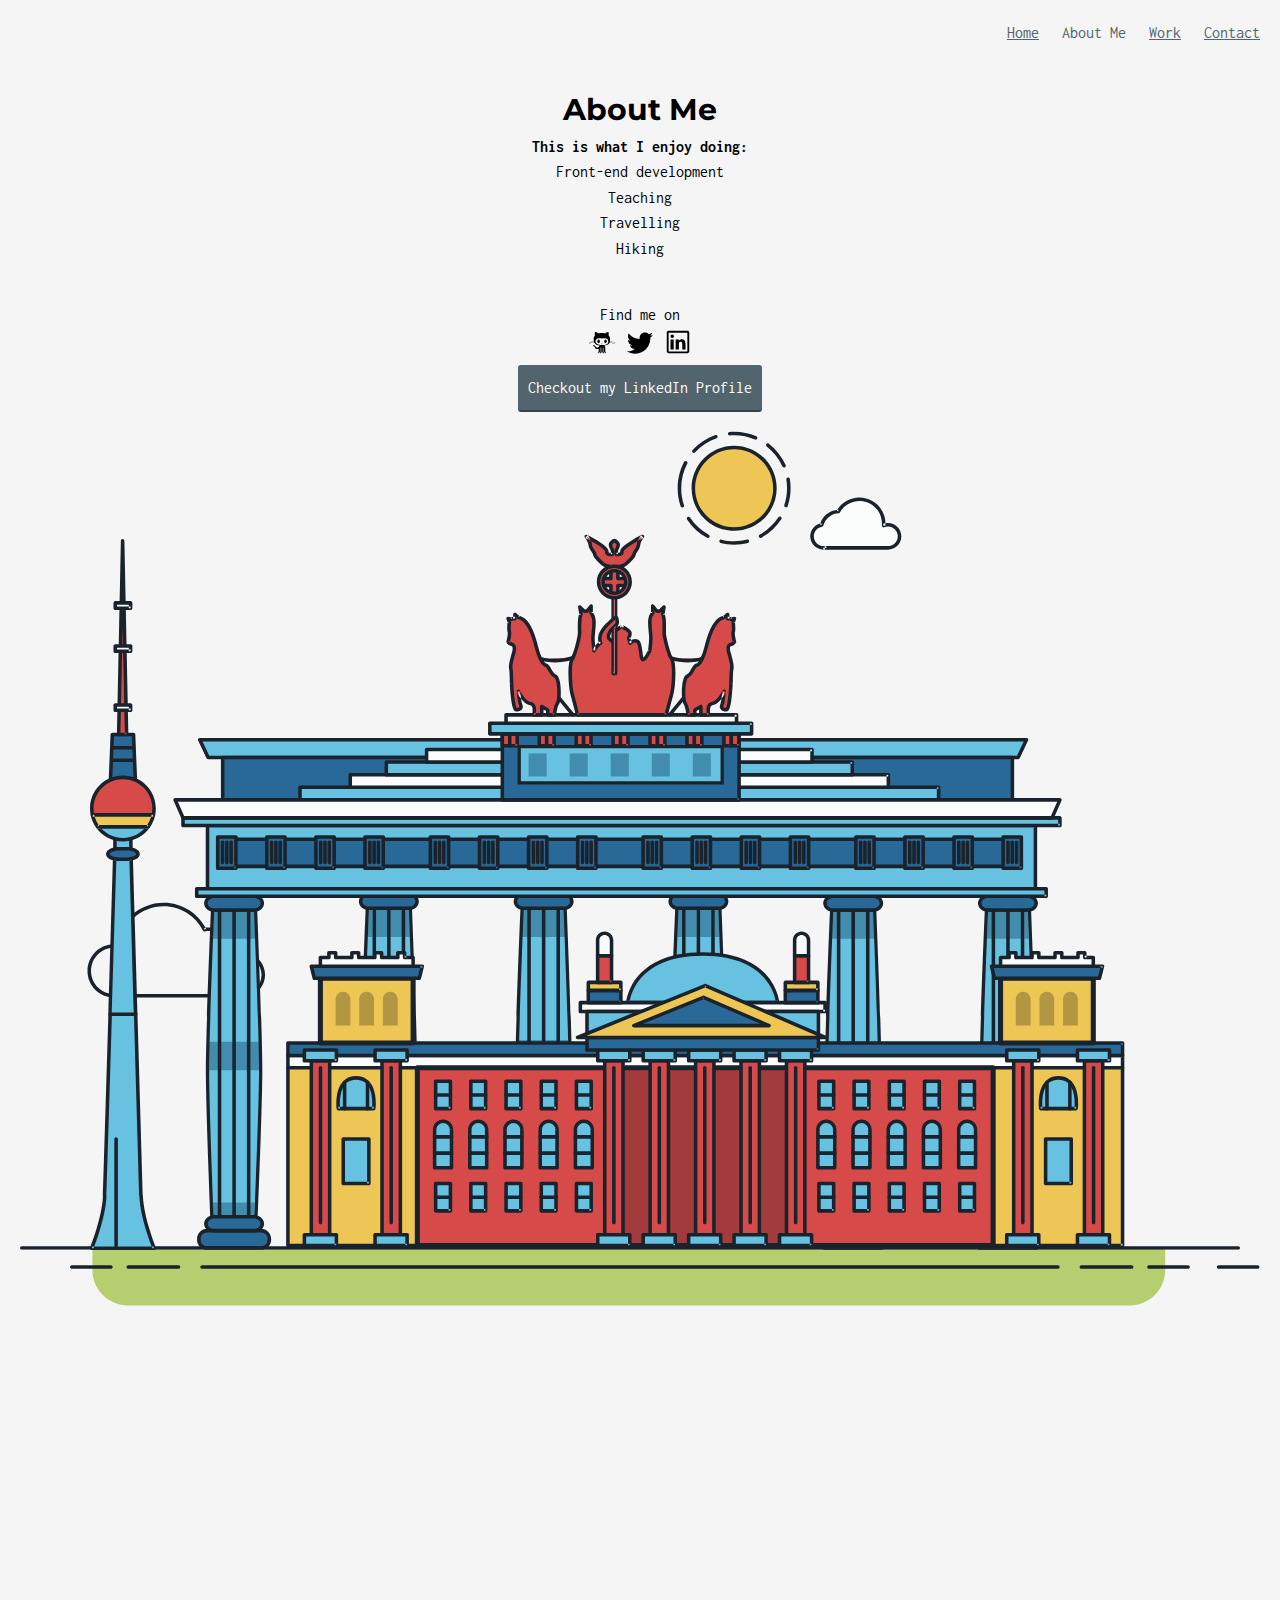
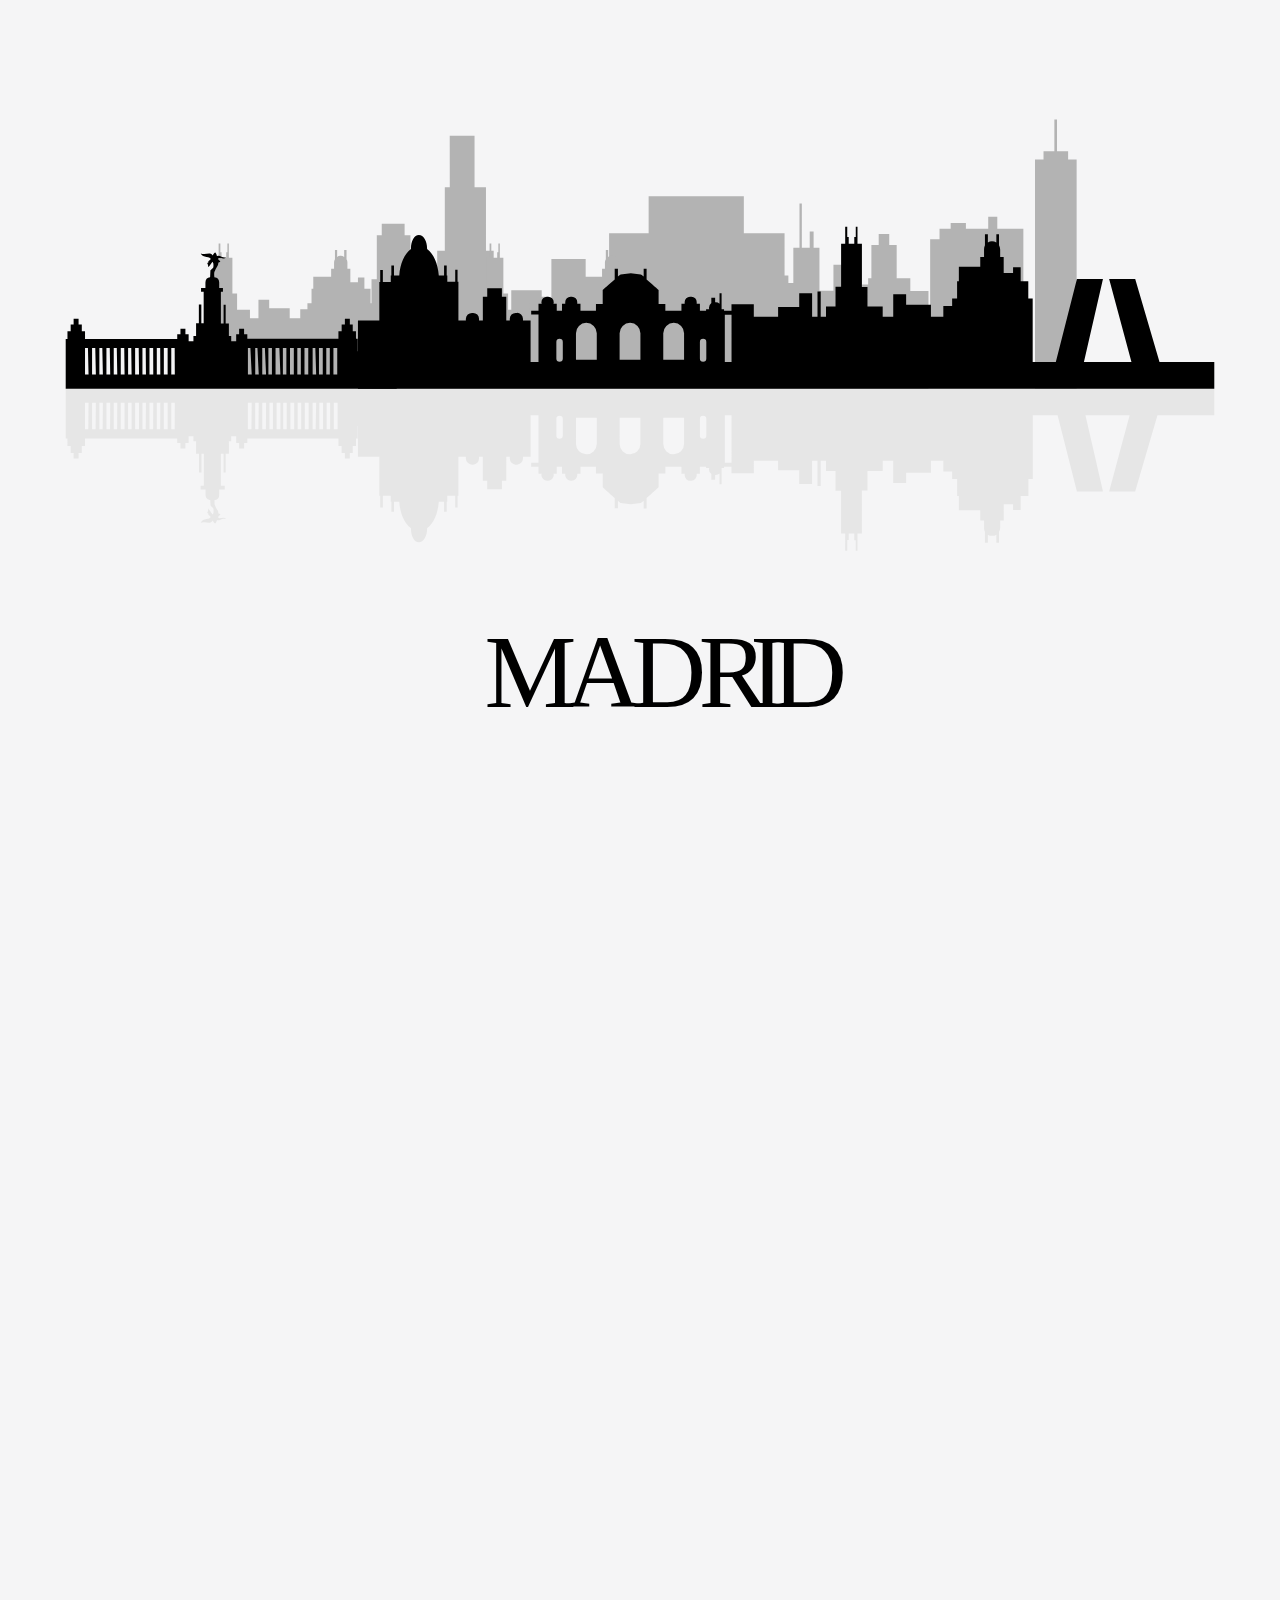
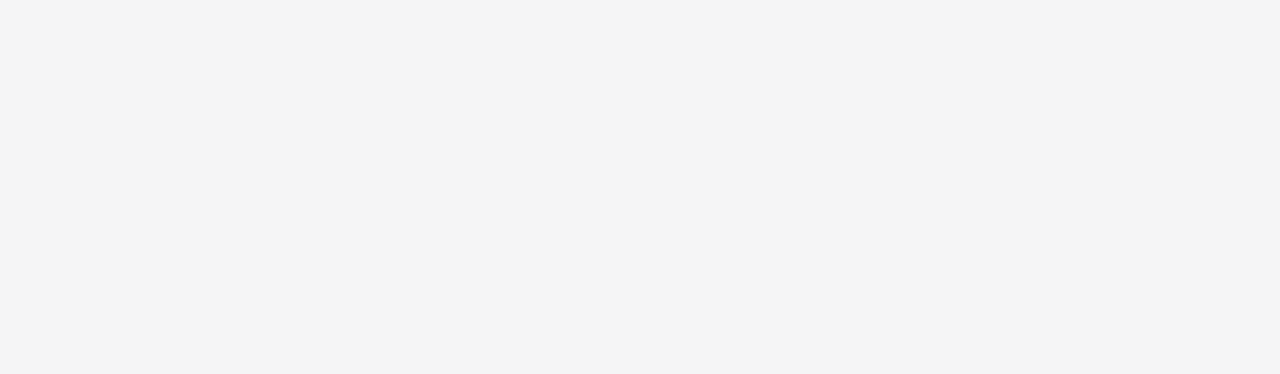
==== commit 33ffdce3: "CF.6.6 updates" ====
--- a/about.html
+++ b/about.html
@@ -4,7 +4,7 @@
     <meta charset="UTF-8">
     <meta name="viewport" content="width=device-width, initial-scale=1.0">
     <link rel="shortcut icon" href="images/favicon.ico">
-    <title>About Me</title>
+    <title>About</title>
     <link rel="stylesheet" href="css/css-reset.css">
     <!-- <link rel="stylesheet" type="text/css" href="https://cdnjs.cloudflare.com/ajax/libs/normalize/8.0.1/normalize.min.css" integrity="sha512-NhSC1YmyruXifcj/KFRWoC561YpHpc5Jtzgvbuzx5VozKpWvQ+4nXhPdFgmx8xqexRcpAglTj9sIBWINXa8x5w==" crossorigin="anonymous"/> -->
   <link rel="stylesheet" type="text/css" href="css/style.production.css">
@@ -12,8 +12,7 @@
 </head>
 <body>
     <header class="page-header">
-        <img src="images/victor-lausell-axY7XS8LmNY-unsplash.jpg" alt="logo" width="200px" height="70px" class="page-header__item">
-        <nav class="page-header__item">
+      <nav class="page-header__item">
             <ul role="menubar" class="navigation-list">
                 <li role="presentation">
                     <a href="index.html" role="menuitem" class="navigation-list__item">Home</a>
@@ -77,11 +76,11 @@
           <!-- Github logo -->
       <a href="https://github.com/lausellv" target="_blank"><img src="images/iconfinder_github_394189b.svg" alt="github" ></a>
       <!-- Twitter logo -->
-      <a href="https://twitter.com/LausellVictor" target="_blank"><img src="images/iconfinder_03-twitter_104501b.svg" alt="twitter" target="_blank"></a>
+      <a href="https://twitter.com/LausellVictor" target="_blank"><img src="images/iconfinder_03-twitter_104501b.svg" alt="twitter"></a>
       <!-- LinkedIn logo -->
       <a href="https://www.linkedin.com/in/lausellv" target="_blank"><img src="images/iconfinder_icon-social-linkedin-outline_211909b.svg" alt="linkedin"></a>
     <p>
-      <a href="https://www.linkedin.com/in/lausellv" class="button" alt="link to linkedin profile" target="_blank">Checkout my LinkedIn Profile</a>
+      <a href="https://www.linkedin.com/in/lausellv" class="button" target="_blank">Checkout my LinkedIn Profile</a>
     </p>
     <svg xmlns="http://www.w3.org/2000/svg" class="berlin-illustration"  viewbox="0 0 700 505" xmlns:xlink="http://www.w3.org/1999/xlink">
       <defs>
--- a/css/style.production.css
+++ b/css/style.production.css
@@ -0,0 +1,469 @@
+/*
+* Prefixed by https://autoprefixer.github.io
+* PostCSS: v8.3.6,
+* Autoprefixer: v10.3.1
+* Browsers: last 4 version
+*/
+
+/*
+Colors used
+https://material.io/resources/color/#!/?view.left=0&view.right=0&primary.color=90A4AE&secondary.color=BDBDBD
+
+Primary Color (blue grey): #90a4ae;
+    (black text): #000;
+    P-dark blue grey: #62757f;
+    (white text): #fff;
+
+Secondary Color (darker light grey): #E1E2E1;
+Background color (light grey): #F5F5F6;
+ */
+/* CSS rules to specify families
+font-family: 'Inconsolata', monospace;
+font-family: 'Montserrat', sans-serif; */
+
+* {
+  -webkit-box-sizing: border-box;
+          box-sizing: border-box;
+}
+
+body {
+  background-color: #f5f5f6;
+  font-family: "Inconsolata", monospace;
+  font-weight: 400;
+  font-size: 16px;
+  line-height: 1.6;
+  /* sets the line height to 1.6 */
+}
+
+h1 {
+  font-family: "Montserrat", sans-serif;
+  font-size: 30px;
+  font-weight: 700;
+}
+
+h2 {
+  font-size: 24px;
+  font-weight: 700;
+}
+
+h3 {
+  font-size: 18px;
+  font-weight: 700;
+}
+
+div {
+  padding: 10px; /* Adds a 10px inner spacing to all sides*/
+  margin: 10px; /* Adds a 10px outer spacing to all sides*/
+  border-width: 1px;
+  border-color: #000;
+  border-style: solid;
+  /* border: 1px solid black; Attributes describe: thickness, type, color */
+}
+
+a {
+  color: #52646d;
+  /* color: #000; */
+}
+
+a.visited {
+  /* link previously visited */
+  color: #306569;
+}
+
+a:hover,
+a:focus {
+  /* always after a.visited!!! no underlining while hovering above the link */
+  text-decoration: none;
+}
+
+a:active {
+  /* selected link */
+  color: #489c79;
+}
+
+.about {
+  text-align: center;
+}
+
+div.about,
+div.social-media,
+div.profile {
+  border: none;
+}
+
+button {
+  /* overwrites browser defaults and resets the border */
+  border: none;
+  display: inline-block;
+  /* takes the font from the outer container */
+  /* font-family: inherit; */
+  /* styles the button */
+  background-color: #52646d;
+  color: #fff;
+  text-decoration: none;
+  /* no need to specify the font-size since it was done when styling the body */
+  /* font-size: 16px; */
+  padding: 10px;
+  border-radius: 3px;
+  /* width of the border, type, color */
+  border-bottom: 2px solid rgba(0, 0, 0, 0.3);
+  /* transition-duration: 0.2s;
+  transition-property: opacity; */
+  /* combined transition duration with transition property */
+  -webkit-transition: 0.2s opacity;
+  -o-transition: 0.2s opacity;
+  transition: 0.2s opacity;
+}
+
+.button {
+  /* overwrites browser defaults and resets the border */
+  border: none;
+  display: inline-block;
+  /* takes the font from the outer container */
+  /* font-family: inherit; */
+  /* styles the button */
+  background-color: #52646d;
+  color: #fff;
+  text-decoration: none;
+  /* no need to specify the font-size since it was done when styling the body */
+  /* font-size: 16px; */
+  padding: 10px;
+  border-radius: 3px;
+  /* width of the border, type, color */
+  border-bottom: 2px solid rgba(0, 0, 0, 0.3);
+  /* transition-duration: 0.2s;
+  transition-property: opacity; */
+  /* combined transition duration with transition property */
+  -webkit-transition: 0.2s opacity;
+  -o-transition: 0.2s opacity;
+  transition: 0.2s opacity;
+}
+
+button:hover,
+button:focus,
+.button:hover,
+.button:focus {
+  /* reduces the opacity of the button to 80% */
+  opacity: 0.8;
+  /* lets the mouse appear as a hand when hovering over the button */
+  cursor: pointer;
+}
+
+/* further practice with attribute selectors/ basically you're targeting the attribute itself and styling it*/
+/* a[role] {
+  background-color: #96aaa2;
+} */
+
+.button__secondary {
+  background-color: #e1e2e1;
+  color: #000;
+  /* the rest is inherited by the styled applied to the original button. no need to go over that as long as this secondary button is below on the style sheet */
+}
+
+.page-header {
+  display: -webkit-box;
+  display: -ms-flexbox;
+  display: flex;
+  width: 100%;
+  padding: 20px;
+}
+
+.page-header__item {
+  -ms-flex-preferred-size: 200px;
+      flex-basis: 200px;
+  -ms-flex-negative: 1;
+      flex-shrink: 1;
+  -webkit-box-flex: 0;
+      -ms-flex-positive: 0;
+          flex-grow: 0;
+  /* flex: 0, 1 200px; */
+}
+/* do we need to have .page-header here? not really */
+.page-header .page-header__item:last-child {
+  -webkit-box-flex: 1;
+      -ms-flex-positive: 1;
+          flex-grow: 1;
+  text-align: right;
+}
+
+#work {
+  padding: 20px;
+}
+
+.navigation-list {
+  list-style-type: none;
+}
+
+.navigation-list li {
+  display: inline-block;
+  margin-left: 15px;
+}
+
+.navigation-list__item--active {
+  text-decoration: none;
+}
+
+div.profile {
+  max-width: 700px;
+  margin: 0 auto;
+  display: -webkit-box;
+  display: -ms-flexbox;
+  display: flex;
+}
+
+textarea {
+  position: relative;
+  bottom: 0;
+  right: 0;
+  width: 95%;
+}
+
+.profile .profile__portrait {
+  float: left;
+  width: 250px;
+  height: 250px;
+  /* height:250px; or height:auto;  don't need it bc it's a square img, I created it, so I know for sure*/
+  /* margin-right:40px; */
+  border-radius: 50%;
+  -webkit-box-flex: 0;
+      -ms-flex-positive: 0;
+          flex-grow: 0;
+  -ms-flex-negative: 0;
+      flex-shrink: 0;
+}
+
+.grid-item {
+  display: inline-block;
+  width: 33%;
+ }
+
+ @supports (display:grid){
+   .grid {
+    display:-ms-grid;
+    display:grid;
+    -ms-grid-columns: 1fr 20px 1fr 20px 1fr;
+    grid-template-columns: 1fr 1fr 1fr;
+    grid-gap:20px;
+  }
+  .grid-item {
+    background-color: undefined;
+    color:undefined;
+    width:auto;
+    min-height:auto;
+    padding:10px 15px;
+  }
+}
+
+
+
+
+.grid .grid-item {
+  height: 250px;
+  overflow: auto;
+  background-color: rgb(192, 208, 214);
+}
+
+.page-footer {
+  clear: both;
+  display: -webkit-box;
+  display: -ms-flexbox;
+  display: flex;
+  -webkit-box-orient: vertical;
+  -webkit-box-direction: normal;
+      -ms-flex-direction: column;
+          flex-direction: column;
+}
+
+.social-media {
+  text-align: center;
+}
+
+/* .social-media--item {
+
+} */
+
+/* @keyframes color-change {
+  from {
+    fill: #edc655;
+  }
+  to {
+    fill: #f76414;
+  }
+} */
+/* using percentages */
+
+@-webkit-keyframes color-change {
+  0% {
+    fill: #edc655;
+  }
+  50% {
+    fill: #fcffad;
+  }
+  100% {
+    fill: #f76414;
+  }
+}
+
+@keyframes color-change {
+  0% {
+    fill: #edc655;
+  }
+  50% {
+    fill: #fcffad;
+  }
+  100% {
+    fill: #f76414;
+  }
+}
+
+.sun {
+  -webkit-animation-duration: 4s;
+          animation-duration: 4s;
+  -webkit-animation-name: color-change;
+          animation-name: color-change;
+  -webkit-animation-iteration-count: infinite;
+          animation-iteration-count: infinite;
+  -webkit-animation-direction: alternate;
+          animation-direction: alternate;
+  -webkit-animation-timing-function: linear;
+          animation-timing-function: linear;
+}
+.sun {
+  -webkit-animation: 4s color-change infinite alternate linear;
+          animation: 4s color-change infinite alternate linear;
+}
+
+@-webkit-keyframes cloud-move {
+  from {
+    -webkit-transform: translate(0, 50px);
+            transform: translate(0, 50px);
+  }
+  to {
+    -webkit-transform: translate(200px, 50px);
+            transform: translate(200px, 50px);
+  }
+}
+
+@keyframes cloud-move {
+  from {
+    -webkit-transform: translate(0, 50px);
+            transform: translate(0, 50px);
+  }
+  to {
+    -webkit-transform: translate(200px, 50px);
+            transform: translate(200px, 50px);
+  }
+}
+/* .cloud-front {
+  animation-duration: 30s;
+  animation-name: cloud-move;
+  animation-iteration-count: infinite;
+  animation-direction: alternate;
+  animation-timing-function: linear;
+} */
+.cloud-front {
+  -webkit-animation: 30s cloud-move infinite alternate linear;
+          animation: 30s cloud-move infinite alternate linear;
+}
+
+@-webkit-keyframes cloud-move-reverse {
+  from {
+    -webkit-transform: translate(446px, 48px);
+            transform: translate(446px, 48px);
+  }
+  to {
+    -webkit-transform: translate(100px, 48px);
+            transform: translate(100px, 48px);
+  }
+}
+
+@keyframes cloud-move-reverse {
+  from {
+    -webkit-transform: translate(446px, 48px);
+            transform: translate(446px, 48px);
+  }
+  to {
+    -webkit-transform: translate(100px, 48px);
+            transform: translate(100px, 48px);
+  }
+}
+
+.cloud-back {
+  -webkit-animation-duration: 30s;
+          animation-duration: 30s;
+  -webkit-animation-name: cloud-move-reverse;
+          animation-name: cloud-move-reverse;
+  -webkit-animation-iteration-count: infinite;
+          animation-iteration-count: infinite;
+  -webkit-animation-timing-function: linear;
+          animation-timing-function: linear;
+}
+/* the order doesn't matter */
+.cloud-back {
+  -webkit-animation: infinite 34s cloud-move-reverse alternate linear;
+          animation: infinite 34s cloud-move-reverse alternate linear;
+}
+/*  devices less than 500px wide*/
+
+@media all and (max-width: 500px) {
+  .grid {
+    -ms-grid-columns: 1fr;
+    grid-template-columns: 1fr;
+    /* grid-gap: 10px; */
+  }
+
+  /* we don't need this code bc it's included in @media all and (max-width: 750px) */
+  /* .grid__item:last-child {
+    grid-column: auto / auto;
+    grid-row: auto / auto;
+  }
+  h1 {
+    font-size: 22px;
+  } */
+}
+
+/*  devices that are greater than 500px but less than 700px wide*/
+
+@media all and (min-width: 500px) and (max-width: 750px) {
+  .grid {
+    -ms-grid-columns: 1fr;
+    grid-template-columns: 1fr;
+    /* grid-gap: 10px; */
+  }
+}
+@media all and (min-width: 750px) and (max-width: 950px) {
+  .grid {
+    -ms-grid-columns: 1fr;
+    grid-template-columns: 1fr;
+    /* grid-gap: 10px; */
+  }
+}
+@media all and (min-width: 950px) and (max-width: 1250px) {
+  .grid {
+    -ms-grid-columns: 1fr;
+    grid-template-columns: 1fr;
+    /* grid-gap: 10px; */
+  }
+}
+
+@media all and (min-width: 1250px) and (max-width: 2000px) {
+  .grid {
+    -ms-grid-columns: 1fr 20px 1fr;
+    grid-template-columns: 1fr 1fr;
+    /* grid-gap: 10px; */
+  }
+}
+
+@media all and (max-width: 750px) {
+  .grid {
+    grid-gap: 10px;
+  }
+
+  .grid__item:last-child {
+    grid-column: auto / auto;
+    grid-row: auto / auto;
+  }
+  h1 {
+    font-size: 22px;
+  }
+}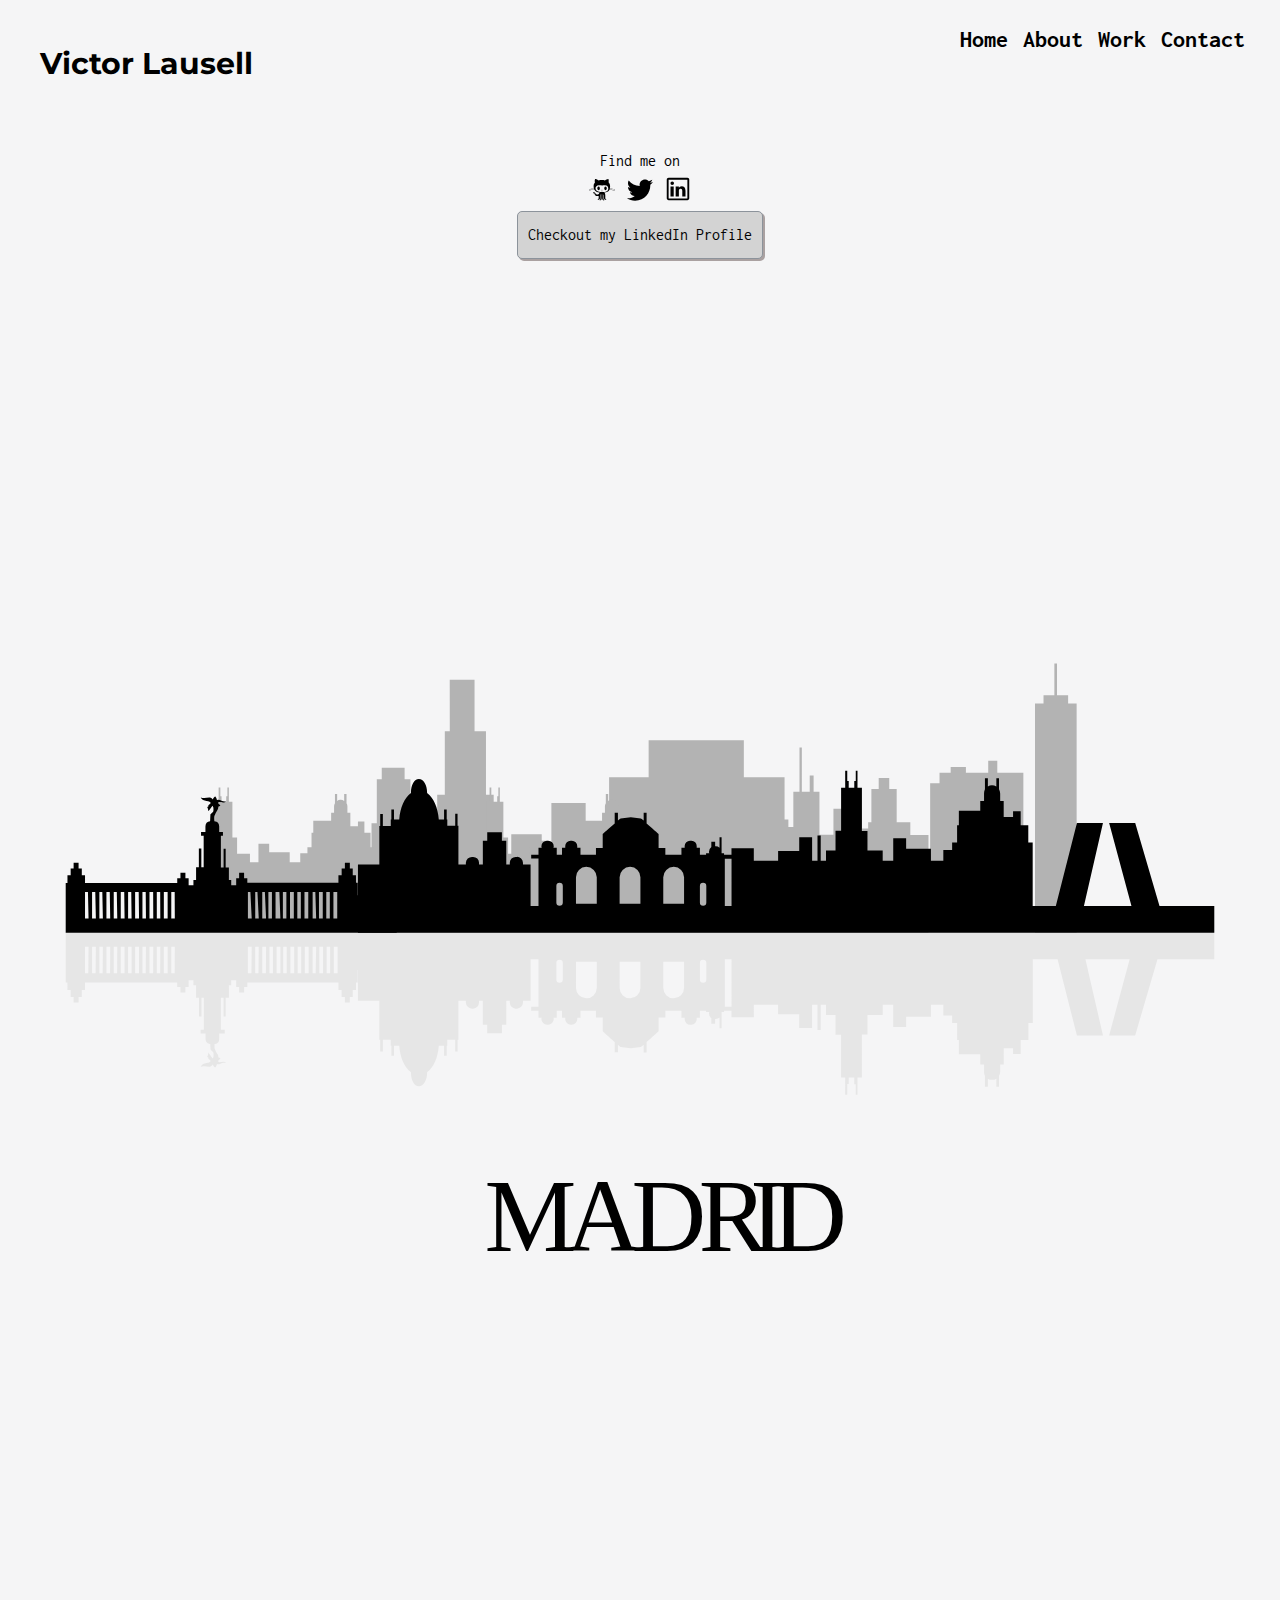
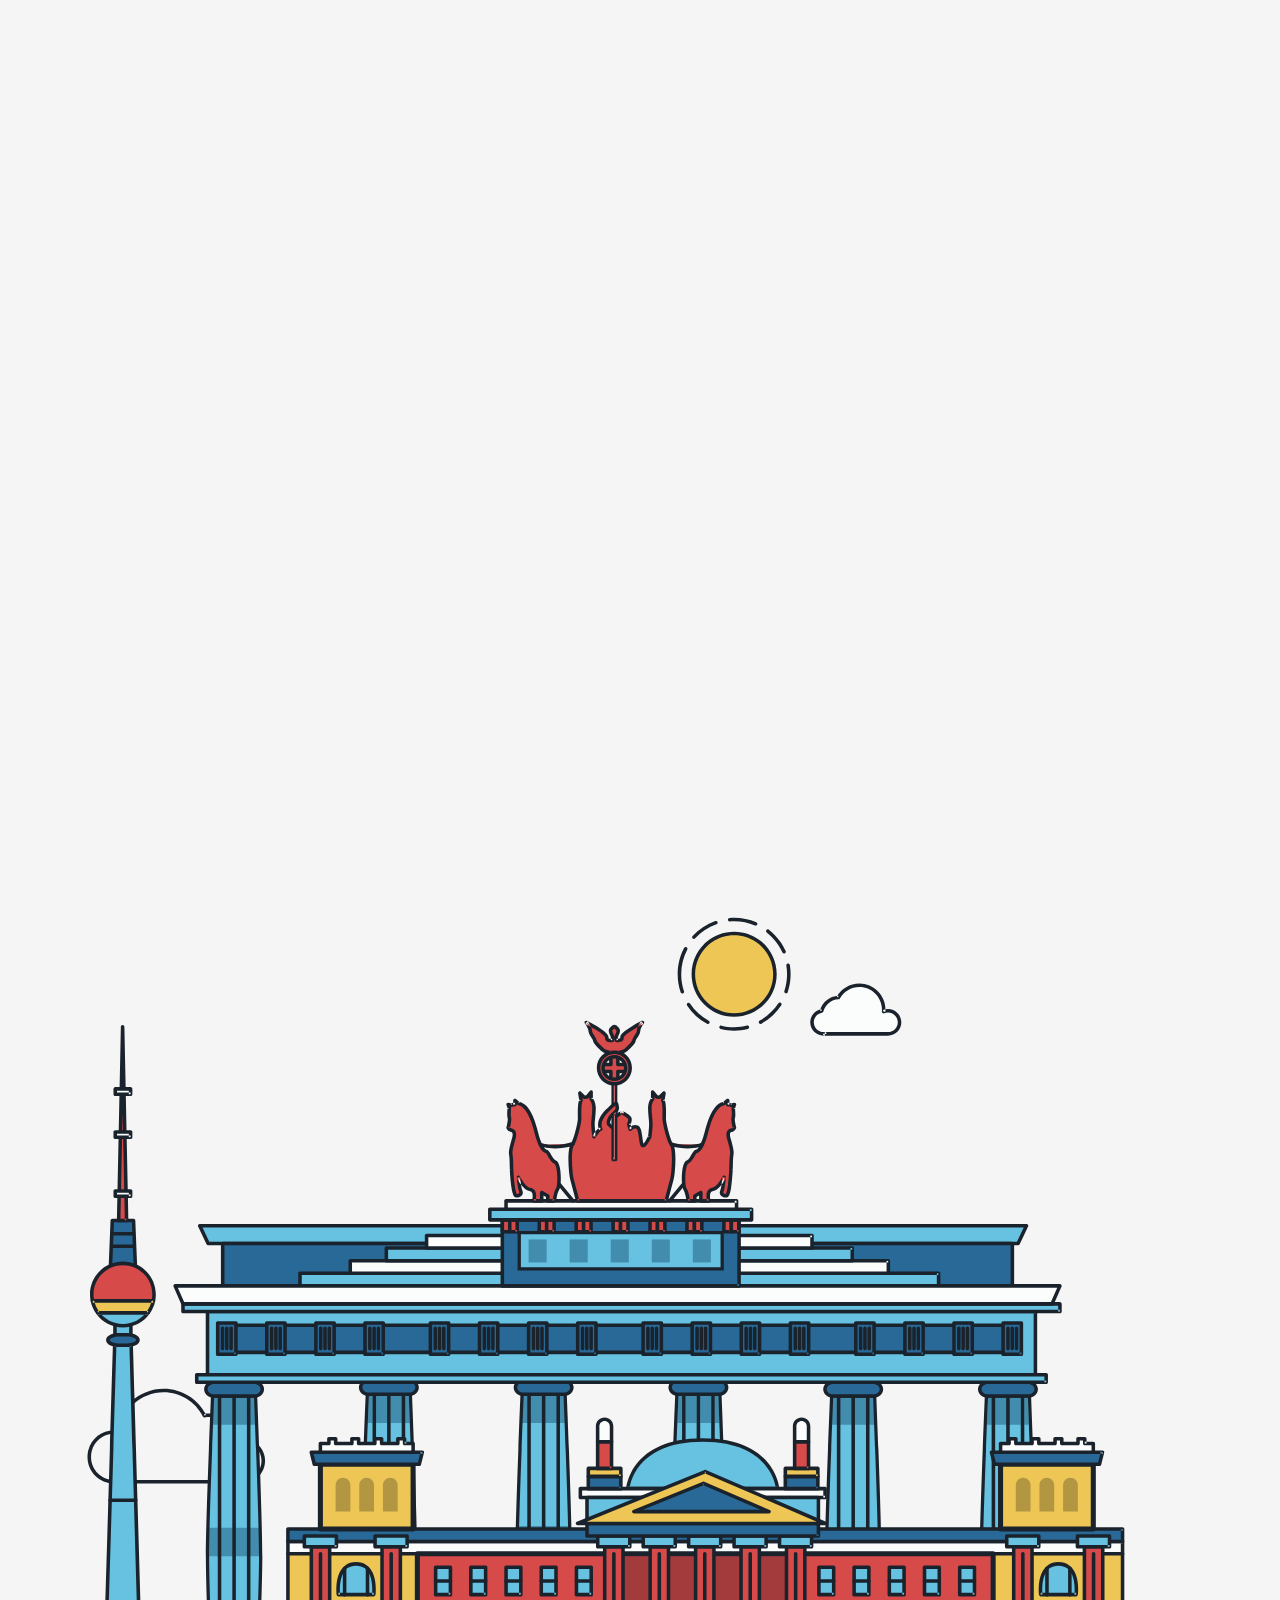
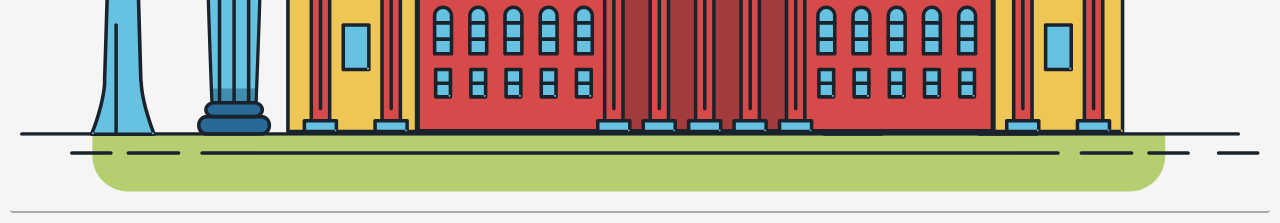
==== commit cd1be121: "CF6.7 Website update" ====
--- a/about.html
+++ b/about.html
@@ -11,67 +11,38 @@
   <link href="https://fonts.googleapis.com/css2?family=Inconsolata:wght@400;700&family=Montserrat:wght@400;700&display=swap" rel="stylesheet">
 </head>
 <body>
-    <header class="page-header">
-      <nav class="page-header__item">
-            <ul role="menubar" class="navigation-list">
-                <li role="presentation">
-                    <a href="index.html" role="menuitem" class="navigation-list__item">Home</a>
-                </li>
-                <li role="presentation">
-                    <a href="about.html" role="menuitem" class="navigation-list__item navigation-list__item--active">About Me</a>
-                </li>
-                <li role="presentation">
-                  <a href="work.html" role="menuitem" class="navigation-list__item">Work</a>
-              </li>
-                <li role="presentation">
-                    <a href="contact.html" role="menuitem" class="navigation-list__item">Contact</a>
-                </li>
-            </ul>
-
-            
-        </nav>
-
-    </header>
-    <div class="about">
-      <h1>About Me</h1>
-
-<p style="font-weight: 700">This is what I enjoy doing:</p>
-<ul>
-  <li>Front-end development</li>
-  <li>Teaching</li>
-  <li>Travelling</li>
-  <li>Hiking</li>
-</ul>
-      <!-- <table>
-        <thead>
-            <tr>
-              <th>Skills</th>
-              <th>Yrs of Experience</th>
-              <th>Level of Expertise</th>
-            </tr>
-          </thead>
-          <tbody>
-            <tr>
-              <td>HTML</td>
-              <td>0.3</td>
-              <td>Advanced</td>
-            </tr>
-            <tr>
-              <td>CSS</td>
-              <td>0.2</td>
-              <td>Intermediate</td>
-            </tr>
-            <tr>
-              <td>JavaScript</td>
-              <td>0.1</td>
-              <td>Beginner</td>
-            </tr>
-          </tbody>
-      </table> -->
+  <header class="page-header">
+    <div class="nav-title logo">
+      <h1><a href="index.html">Victor Lausell</a></h1>
+    </div>
+    <nav class="main-navigation page-header__item">
+      
+      <ul role="menubar" class="navigation-list">
+        <li role="presentation">
+          <h2><a
+            href="index.html"
+            role="menuitem"
+            class="navigation-list__item navigation-list__item--active"
+            >Home</a
+          ></li><h2>
+        </li>
+        <li role="presentation"><h2>
+          <a href="about.html" role="menuitem" class="navigation-list__item">About</a>
+        </li></h2>
+        <li role="presentation">
+          <h2><a href="work.html" role="menuitem" class="navigation-list__item">Work</a>
+          </h2></li></br>
+        <li role="presentation">
+          <h2><a href="contact.html" role="menuitem" class="navigation-list__item">Contact</a></h2>
+        </li>
+      </ul>
+    </nav>
+  </header>
+ 
     
     </div>
     <footer class="page-footer">
-        <div class="social-media">
+        <div class="social-media about">
           <p>Find me on</p>
           <!-- Github logo -->
       <a href="https://github.com/lausellv" target="_blank"><img src="images/iconfinder_github_394189b.svg" alt="github" ></a>
@@ -82,6 +53,8 @@
     <p>
       <a href="https://www.linkedin.com/in/lausellv" class="button" target="_blank">Checkout my LinkedIn Profile</a>
     </p>
+    <svg xmlns="http://www.w3.org/2000/svg" viewbox="0 0 500 900"><defs><style>.cls-1{fill:#f5f5f6;}.cls-2{fill:#b3b3b3;}.cls-2,.cls-3,.cls-4{fill-rule:evenodd;}.cls-3{fill:#e6e6e6;}.cls-5{font-size:41.68px;font-family:MyriadPro-Regular, Myriad Pro;}.cls-6{letter-spacing:-0.01em;}.cls-7{letter-spacing:0.02em;}.cls-8{letter-spacing:-0.01em;}.cls-9{letter-spacing:-0.04em;}.cls-10{letter-spacing:-0.03em;}.cls-11{fill:gray;}</style></defs><g id="Objects"><text class="cls-5" transform="translate(187.26 399.84)"><tspan class="cls-6">M</tspan><tspan class="cls-7" x="32.89" y="0">A</tspan><tspan class="cls-8" x="59.31" y="0">D</tspan><tspan class="cls-9" x="86.48" y="0">R</tspan><tspan class="cls-10" x="107.16" y="0">I</tspan><tspan x="116.04" y="0">D</tspan></text><path class="cls-2" d="M173.28,169.62h10v20.79h4.61V216H191v30.12h7.09V232h12.28v2.6h2.36v11.57h1.54V219.35h13.82v12.87h9.45V209h15.94V194.07h38.39V209h16.42v17h1.54v3h2V214.86h2.48V197h.94v17.84h3.19v-6.62H320v6.62h2.36v17.36H328V221.71h4.37V219h6v8.39h-.71v4.84h1.89v-2.6H342v-2.48h1.3V213.68h2.95v-4.37h4.25v4.37h3v13.46H359v5.08h7.32v7.92H367V211.43h3.78v-4.25h4.49v-2.36h6.14v2.36h9v-4.84h3.66v4.84h10.51v33H407v13H366.29v18.54H141.74V227.5h2.13V209.78h2v-4.61h9.21v4.61h2.36V227.5h2.84v21.85h5v-3.19h2.95V216h3.07V190.41h2Zm243.8-6.5h1.06v12.76h4.49v3.31h3.43v92.48H409.28V179.19h3.43v-3.31h4.37Z" transform="translate(0 0)"/><path class="cls-2" d="M143,258.56V237.18h-1.65V231.4h-2.48v-4.61h-2.6v1.89h-3.07v-5.43h-1.18v-2.48a2.33,2.33,0,0,0-.36-1.3v-3.78h-.94v2.83a2.3,2.3,0,0,0-1.42-.47h0a1.91,1.91,0,0,0-1.42.47v-2.83H127v3.78a2.33,2.33,0,0,0-.36,1.3v2.48h-1.18v3.3h-7.2v4.85h-.71v5.78h-1.65v2.48H113v3.55h-4.25v-4h-8.27v-3.42H96.15v7.44H92.72v-3.43H87.53v-6.49H85.64V218.88H84.22v-5.79h-.59v3.54h-.47v2.25H81.27v-2.25h-.48v-3.54h-.7v5.79H78.67v48.54H143Z" transform="translate(0 0)"/><path class="cls-2" d="M252.3,258.56V237.18h-1.53V231.4h-2.6v-4.61h-2.6v1.89H242.5v-5.43h-1.18v-2.48a2.33,2.33,0,0,0-.36-1.3v-3.78H240v2.83a2.1,2.1,0,0,0-1.42-.47h0a1.91,1.91,0,0,0-1.42.47v-2.83h-.94v3.78a2.33,2.33,0,0,0-.36,1.3v2.48H234.7v3.3h-7.2v4.85h-.59v5.78h-1.77v2.48H222.3v3.55h-4.13v-4h-8.39v-3.42h-4.25v7.44H202v-3.43h-5.19v-6.49H194.9V218.88h-1.42v-5.79h-.59v3.54h-.47v2.25h-1.89v-2.25h-.48v-3.54h-.7v5.79h-1.42v48.54H252.3Z" transform="translate(0 0)"/><path class="cls-3" d="M151.9,280.18H150v3.31h-5.43v3.19h-8.39v5.08h-.71v2.95h-1.3v2.83H133v2.25h-2v-2.25H129.7v-2.83h-1.3v-2.95H91.66v1.77h-1.3v2.24h-2v-2.24H87.17v-2.72h-2v2h-.94v5.08h-1.3v7.56h-.83V297.9H81v12.87h1.54v1.54H80.32v2.12a2.17,2.17,0,0,1-1.65,2.13h-.24v1.65a10.5,10.5,0,0,0,1.3,2.6c.24.24.24,1.07.24,1.07s.82.35.82.47-.47.47-.7.71-.24.47-.24.47a.79.79,0,0,0,.47.35,7.12,7.12,0,0,1,1.77-.23,3,3,0,0,1,1,.35,4.18,4.18,0,0,1-1.18.12,3.44,3.44,0,0,0-1.3.47,1.81,1.81,0,0,1-1.18,0s-.36,1.3-.71,1.42-1-1.18-1-1.18a1.62,1.62,0,0,1-1.06.83,17,17,0,0,1-2.36-.12,3.31,3.31,0,0,0-1.42.12,2.62,2.62,0,0,1,.94-1.07c.83-.35,2-.47,2.6-.71s.48-.59.24-.82a2.55,2.55,0,0,0-.71-.59V322a1.89,1.89,0,0,0-.47-.23,1.23,1.23,0,0,0,.23-.47A6.83,6.83,0,0,0,76,320.1s.12,0,.24.24,1.41,2,1.41,2a3.64,3.64,0,0,0,.36-.71,5.62,5.62,0,0,0,0-1.42c0-.35-1.18-1.42-1.18-1.42l-.12-2.24h-.24a2.17,2.17,0,0,1-1.65-2.13v-2.12h-2v-1.54h1.3V297.9h-.94v7.56h-1V297.9H71v-5.08H69.93v-2H68v2.72h-1.3v2.24h-2v-2.24h-1.3v-1.77H26.22v2.95h-1.3v2.83h-1.3v2.25h-2v-2.25H20.43v-2.83H19.14v-2.95h-.71V271.67H151.9ZM62.37,288H61V277.34h1.42Zm-2.84,0H58V277.34h1.53Zm-3,0H55.16V277.34h1.42Zm-2.84,0H52.21V277.34h1.53Zm-3,0H49.37V277.34h1.42ZM48,288H46.42V277.34H48Zm-3,0H43.59V277.34H45Zm-2.83,0H40.63V277.34h1.54Zm-3,0H37.8V277.34h1.42Zm-2.84,0H34.85V277.34h1.53Zm-3,0H32V277.34h1.42Zm-2.84,0H29.06V277.34h1.53Zm-2.95,0H26.22V277.34h1.42Zm100.52,0h-1.54V277.34h1.54Zm-3,0h-1.42V277.34h1.42Zm-2.84,0h-1.53V277.34h1.53Zm-3,0H118V277.34h1.42Zm-2.84,0h-1.53V277.34h1.53Zm-3,0h-1.42V277.34h1.42Zm-2.83,0h-1.54V277.34h1.54Zm-3,0h-1.41V277.34h1.41ZM105,288h-1.54V277.34H105Zm-3,0h-1.42V277.34h1.42Zm-2.84,0H97.68V277.34h1.54Zm-3,0H94.85V277.34h1.42Zm-2.84,0H91.9V277.34h1.53Z" transform="translate(0 0)"/><path class="cls-3" d="M481.57,282.31H458.66l-9,30.82H439.17l8.27-30.82H429.6l7.09,30.82H426.18l-7.8-30.82h-10v25.75h-1.77v6.85H403.5v5.67h-3.07v-2.37h-3.78v6.62h-1.42v2.95a3.47,3.47,0,0,1-.47,1.54v4.49h-1.07V330.5a2.86,2.86,0,0,1-1.77.47h0a2.72,2.72,0,0,1-1.65-.47v3.31h-1.18v-4.49a3.27,3.27,0,0,1-.36-1.54v-2.95H387.2v-4.14h-8.63v-5.78h-.71v-6.85h-2v-3h-3.55v-4.37h-5v4.85h-10v4.13h-5.2v-9h-4.25v4.14h-6.14v7.91h-2.24V330H337.7v7H337v-4.26h-.6V330h-2.24v2.71h-.59V337h-.83v-7h-1.65V312.78h-2.25v-7.91H325v-4.14h-2.13v10.16h-1.3V300.73H319.4v9.33h-5.2v-5.55h-8.51v-3.78h-9.8v5h-9v-2.6h-3v.48H282.9v6.61h-.83v-4.37a2.22,2.22,0,0,1-1.54.59h-.23v1.89h-1.54v-2.24a2.09,2.09,0,0,1-.94-1.77v-.12a1.25,1.25,0,0,1,.12-.59h-1.3v-.48h-2.48v2.84h-1.3v.59h0a2.22,2.22,0,0,1-2.13,2.24h-.47a2.24,2.24,0,0,1-2.25-2.24h0v-.59h-1.3v-2.84h-6.49v2.72H257.5v5.55s-2.72,2.48-4.84,4.37v4.14h-1.18V316.8a14.41,14.41,0,0,1-1.18.94l-4,.47-4.13-.47c-.12-.12-.6-.47-1.07-.94v3.07h-1.3v-4.14c-2.12-1.89-4.84-4.37-4.84-4.37v-5.55h-2.72v-2.72H226v2.84h-1.3v.59h0a2.24,2.24,0,0,1-2.24,2.24h-.36a2.24,2.24,0,0,1-2.24-2.24h0v-.59h-1.3v-2.84h-2.13v2.84H215.1a.93.93,0,0,1,.11.59h0a2.32,2.32,0,0,1-2.24,2.24h-.47a2.33,2.33,0,0,1-2.25-2.24h0a.87.87,0,0,1,.12-.59h-1.3v-2.84h-2.95v-1.53h2.95V282.31h-3.19v16.77h-3.07v.71a2.49,2.49,0,0,1-2.48,2.48h-.47a2.47,2.47,0,0,1-2.36-2.48v-.71h-1.42v9.68h-1.77v3.43H188.4v-3.43h-1.77v-9.68h-1.54v.71a2.47,2.47,0,0,1-2.36,2.48h-.47a2.57,2.57,0,0,1-2.48-2.48v-.71h-3v15.71h-.35v4.72h-.94v-4.72h-3.19v2.48h-.24v4H171v-4h-2.13c-.35,4.84-2.13,8.74-4.72,10.63v.24c0,3.07-1.42,5.43-3.31,5.43s-3.19-2.36-3.19-5.43v-.24c-2.6-1.89-4.37-5.79-4.73-10.63h-2.12v4h-1.06v-4h-.24v-2.48h-3.19v4.72h-1.06v-4.72h-.36V299.08h-8.62V271.67H481.57Zm-264,9.56h0a1.32,1.32,0,0,0,1.3-1.3v-6.73a1.32,1.32,0,0,0-1.3-1.3h0a1.31,1.31,0,0,0-1.3,1.3v6.73a1.31,1.31,0,0,0,1.3,1.3Zm10.75,6.26h0a4.21,4.21,0,0,0,4.25-4.13V283.37h-8.39V294a4.19,4.19,0,0,0,4.14,4.13Zm35.31,0h0a4.19,4.19,0,0,0,4.14-4.13V283.37h-8.39V294a4.21,4.21,0,0,0,4.25,4.13Zm-17.6,0h0a4.19,4.19,0,0,0,4.14-4.13V283.37h-8.39V294a4.21,4.21,0,0,0,4.25,4.13Zm29.41-6.26h0a1.31,1.31,0,0,0,1.3-1.3v-6.73a1.31,1.31,0,0,0-1.3-1.3h0a1.31,1.31,0,0,0-1.29,1.3v6.73a1.31,1.31,0,0,0,1.29,1.3Zm11.46-9.56H284.2v19.25h2.71V282.31Z" transform="translate(0 0)"/><path class="cls-4" d="M151.9,263.05H150v-3.31h-5.43v-3.18h-8.39v-5h-.71v-3.07h-1.3v-2.71H133v-2.37h-2v2.37H129.7v2.71h-1.3v3.07H91.66V249.7h-1.3v-2.24h-2v2.24H87.17v2.84h-2v-2.13h-.94v-5.08h-1.3v-7.56h-.83v7.56H81V232.58h.83V231H80.32V228.8a2.17,2.17,0,0,0-1.89-2.13v-.12a10.59,10.59,0,0,1,0-2,12.87,12.87,0,0,1,1.3-2.6c.24-.24.24-1.07.24-1.07s.82-.35.82-.47-.47-.47-.7-.71-.24-.47-.24-.47a.51.51,0,0,1,.47-.24c.24-.11,1.3.24,1.77.12a1.45,1.45,0,0,0,1-.35,9.36,9.36,0,0,1-1.18-.12,3.44,3.44,0,0,1-1.3-.47,1.81,1.81,0,0,0-1.18,0s-.36-1.3-.71-1.42-1,1.18-1,1.18a1.62,1.62,0,0,0-1.06-.83,8.24,8.24,0,0,0-2.36.24,5.1,5.1,0,0,1-1.42-.24,2.68,2.68,0,0,0,.94,1.07c.83.35,2,.47,2.6.71s.48.59.24.82a2.55,2.55,0,0,1-.71.59v.48a1.89,1.89,0,0,1-.47.23l.23.47a6.83,6.83,0,0,1,.24,1.19s.12,0,.24-.24,1.41-2,1.41-2a3.64,3.64,0,0,1,.36.71,6.59,6.59,0,0,1,0,1.54c0,.23-1.18,1.29-1.18,1.29l-.12,2.72a2.17,2.17,0,0,0-1.89,2.13V231H73v1.54h1.06v12.75h-.94v-7.56h-1v7.56H71v5.08H69.93v2.13H68V249.7h-1.3v-2.24h-2v2.24h-1.3v1.89H26.22v-3.07h-1.3v-2.71h-1.3v-2.37h-2v2.37H20.43v2.71H19.14v3.07h-.71v20.08H151.9Zm-89.53-7.79H61v10.63h1.42Zm-2.84,0H58v10.63h1.53Zm-3,0H55.16v10.63h1.42Zm-2.84,0H52.21v10.63h1.53Zm-3,0H49.37v10.63h1.42Zm-2.83,0H46.42v10.63H48Zm-3,0H43.59v10.63H45Zm-2.83,0H40.63v10.63h1.54Zm-3,0H37.8v10.63h1.42Zm-2.84,0H34.85v10.63h1.53Zm-3,0H32v10.63h1.42Zm-2.84,0H29.06v10.63h1.53Zm-2.95,0H26.22v10.63h1.42Zm100.52,0h-1.54v10.63h1.54Zm-3,0h-1.42v10.63h1.42Zm-2.84,0h-1.53v10.63h1.53Zm-3,0H118v10.63h1.42Zm-2.84,0h-1.53v10.63h1.53Zm-3,0h-1.42v10.63h1.42Zm-2.83,0h-1.54v10.63h1.54Zm-3,0h-1.41v10.63h1.41Zm-2.83,0h-1.54v10.63H105Zm-3,0h-1.42v10.63h1.42Zm-2.84,0H97.68v10.63h1.54Zm-3,0H94.85v10.63h1.42Zm-2.84,0H91.9v10.63h1.53Z" transform="translate(0 0)"/><path class="cls-4" d="M481.57,260.93H459.48l-9.8-33.55H439.17l9,33.55H429l7.68-33.55H426.18l-8.51,33.55h-9.33V235.29h-1.77v-7H403.5v-5.56h-3.07V225h-3.78v-6.5h-1.42v-3a4,4,0,0,0-.47-1.66v-4.48h-1.07v3.3a4,4,0,0,0-1.77-.47h0a3.91,3.91,0,0,0-1.65.47v-3.3h-1.18v4.48a3.78,3.78,0,0,0-.36,1.66v3H387.2v4h-8.63v5.79h-.71v7h-2v3h-3.55v4.37h-5v-4.85h-10v-4.25h-5.2v9.1h-4.25v-4.14h-6.14v-7.91h-2.24V213.21H337.7v-6.86H337v4.14h-.6v2.72h-2.24v-2.72h-.59v-4.14h-.83v6.86h-1.65v17.36h-2.25v7.91H325v4.14h-2.13V232.46h-1.3v10.16H319.4v-9.45h-5.2v5.55h-8.51v3.9h-9.8v-5h-9v2.6h-3v-.6H282.9v-6.49h-.83v4.25a2.27,2.27,0,0,0-1.54-.59h-.23v-1.77h-1.54v2.12a2.49,2.49,0,0,0-.94,1.89h0a1,1,0,0,0,.12.59h-1.3v.6h-2.48v-2.84h-1.3v-.59h0a2.15,2.15,0,0,0-2.13-2.24h-.47a2.17,2.17,0,0,0-2.25,2.24h0v.59h-1.3v2.84h-6.49v-2.72H257.5v-5.67s-2.72-2.48-4.84-4.25v-4.26h-1.18v3.08c-.59-.48-.95-.83-1.18-.83l-4-.47-4.13.47a3.38,3.38,0,0,0-1.07.83v-3.08h-1.3v4.26c-2.12,1.77-4.84,4.25-4.84,4.25v5.67h-2.72v2.72H226v-2.84h-1.3v-.59h0a2.16,2.16,0,0,0-2.24-2.24h-.36a2.17,2.17,0,0,0-2.24,2.24h0v.59h-1.3v2.84h-2.13v-2.84H215.1a1.13,1.13,0,0,0,.11-.59h0a2.24,2.24,0,0,0-2.24-2.24h-.47a2.24,2.24,0,0,0-2.25,2.24h0a1,1,0,0,0,.12.59h-1.3v2.84h-2.95v1.53h2.95v19.14h-3.19V244.15h-3.07v-.71a2.4,2.4,0,0,0-2.48-2.36h-.47a2.37,2.37,0,0,0-2.36,2.36v.71h-1.42v-9.56h-1.77v-3.43H188.4v3.43h-1.77v9.56h-1.54v-.71a2.37,2.37,0,0,0-2.36-2.36h-.47a2.48,2.48,0,0,0-2.48,2.36v.71h-3V228.56h-.35v-4.84h-.94v4.84h-3.19V226h-.24v-4H171v4h-2.13c-.35-4.72-2.13-8.74-4.72-10.63v-.23c0-3-1.42-5.44-3.31-5.44s-3.19,2.48-3.19,5.44v.23c-2.6,1.89-4.37,5.91-4.73,10.63h-2.12v-4h-1.06v4h-.24v2.6h-3.19v-4.84h-1.06v4.84h-.36v15.59h-8.62v27.52H481.57Zm-264-9.45h0a1.32,1.32,0,0,1,1.3,1.3v6.73a1.32,1.32,0,0,1-1.3,1.3h0a1.31,1.31,0,0,1-1.3-1.3v-6.73a1.31,1.31,0,0,1,1.3-1.3Zm10.75-6.38h0a4.23,4.23,0,0,1,4.25,4.25V260h-8.39V249.35a4.21,4.21,0,0,1,4.14-4.25Zm35.31,0h0a4.21,4.21,0,0,1,4.14,4.25V260h-8.39V249.35a4.23,4.23,0,0,1,4.25-4.25Zm-17.6,0h0a4.21,4.21,0,0,1,4.14,4.25V260h-8.39V249.35A4.23,4.23,0,0,1,246,245.1Zm29.41,6.38h0a1.31,1.31,0,0,1,1.3,1.3v6.73a1.31,1.31,0,0,1-1.3,1.3h0a1.31,1.31,0,0,1-1.29-1.3v-6.73a1.31,1.31,0,0,1,1.29-1.3Zm11.46,9.45H284.2V241.79h2.71v19.14Z" transform="translate(0 0)"/></g></svg>
+
     <svg xmlns="http://www.w3.org/2000/svg" class="berlin-illustration"  viewbox="0 0 700 505" xmlns:xlink="http://www.w3.org/1999/xlink">
       <defs>
           <polygon id="a" points=".06 231.917 .06 .929 688.717 .929 688.717 231.917" />
@@ -1015,7 +988,6 @@
           />
       </g>
   </svg>
-    <svg xmlns="http://www.w3.org/2000/svg" viewbox="0 0 500 900"><defs><style>.cls-1{fill:#f5f5f6;}.cls-2{fill:#b3b3b3;}.cls-2,.cls-3,.cls-4{fill-rule:evenodd;}.cls-3{fill:#e6e6e6;}.cls-5{font-size:41.68px;font-family:MyriadPro-Regular, Myriad Pro;}.cls-6{letter-spacing:-0.01em;}.cls-7{letter-spacing:0.02em;}.cls-8{letter-spacing:-0.01em;}.cls-9{letter-spacing:-0.04em;}.cls-10{letter-spacing:-0.03em;}.cls-11{fill:gray;}</style></defs><g id="Objects"><text class="cls-5" transform="translate(187.26 399.84)"><tspan class="cls-6">M</tspan><tspan class="cls-7" x="32.89" y="0">A</tspan><tspan class="cls-8" x="59.31" y="0">D</tspan><tspan class="cls-9" x="86.48" y="0">R</tspan><tspan class="cls-10" x="107.16" y="0">I</tspan><tspan x="116.04" y="0">D</tspan></text><path class="cls-2" d="M173.28,169.62h10v20.79h4.61V216H191v30.12h7.09V232h12.28v2.6h2.36v11.57h1.54V219.35h13.82v12.87h9.45V209h15.94V194.07h38.39V209h16.42v17h1.54v3h2V214.86h2.48V197h.94v17.84h3.19v-6.62H320v6.62h2.36v17.36H328V221.71h4.37V219h6v8.39h-.71v4.84h1.89v-2.6H342v-2.48h1.3V213.68h2.95v-4.37h4.25v4.37h3v13.46H359v5.08h7.32v7.92H367V211.43h3.78v-4.25h4.49v-2.36h6.14v2.36h9v-4.84h3.66v4.84h10.51v33H407v13H366.29v18.54H141.74V227.5h2.13V209.78h2v-4.61h9.21v4.61h2.36V227.5h2.84v21.85h5v-3.19h2.95V216h3.07V190.41h2Zm243.8-6.5h1.06v12.76h4.49v3.31h3.43v92.48H409.28V179.19h3.43v-3.31h4.37Z" transform="translate(0 0)"/><path class="cls-2" d="M143,258.56V237.18h-1.65V231.4h-2.48v-4.61h-2.6v1.89h-3.07v-5.43h-1.18v-2.48a2.33,2.33,0,0,0-.36-1.3v-3.78h-.94v2.83a2.3,2.3,0,0,0-1.42-.47h0a1.91,1.91,0,0,0-1.42.47v-2.83H127v3.78a2.33,2.33,0,0,0-.36,1.3v2.48h-1.18v3.3h-7.2v4.85h-.71v5.78h-1.65v2.48H113v3.55h-4.25v-4h-8.27v-3.42H96.15v7.44H92.72v-3.43H87.53v-6.49H85.64V218.88H84.22v-5.79h-.59v3.54h-.47v2.25H81.27v-2.25h-.48v-3.54h-.7v5.79H78.67v48.54H143Z" transform="translate(0 0)"/><path class="cls-2" d="M252.3,258.56V237.18h-1.53V231.4h-2.6v-4.61h-2.6v1.89H242.5v-5.43h-1.18v-2.48a2.33,2.33,0,0,0-.36-1.3v-3.78H240v2.83a2.1,2.1,0,0,0-1.42-.47h0a1.91,1.91,0,0,0-1.42.47v-2.83h-.94v3.78a2.33,2.33,0,0,0-.36,1.3v2.48H234.7v3.3h-7.2v4.85h-.59v5.78h-1.77v2.48H222.3v3.55h-4.13v-4h-8.39v-3.42h-4.25v7.44H202v-3.43h-5.19v-6.49H194.9V218.88h-1.42v-5.79h-.59v3.54h-.47v2.25h-1.89v-2.25h-.48v-3.54h-.7v5.79h-1.42v48.54H252.3Z" transform="translate(0 0)"/><path class="cls-3" d="M151.9,280.18H150v3.31h-5.43v3.19h-8.39v5.08h-.71v2.95h-1.3v2.83H133v2.25h-2v-2.25H129.7v-2.83h-1.3v-2.95H91.66v1.77h-1.3v2.24h-2v-2.24H87.17v-2.72h-2v2h-.94v5.08h-1.3v7.56h-.83V297.9H81v12.87h1.54v1.54H80.32v2.12a2.17,2.17,0,0,1-1.65,2.13h-.24v1.65a10.5,10.5,0,0,0,1.3,2.6c.24.24.24,1.07.24,1.07s.82.35.82.47-.47.47-.7.71-.24.47-.24.47a.79.79,0,0,0,.47.35,7.12,7.12,0,0,1,1.77-.23,3,3,0,0,1,1,.35,4.18,4.18,0,0,1-1.18.12,3.44,3.44,0,0,0-1.3.47,1.81,1.81,0,0,1-1.18,0s-.36,1.3-.71,1.42-1-1.18-1-1.18a1.62,1.62,0,0,1-1.06.83,17,17,0,0,1-2.36-.12,3.31,3.31,0,0,0-1.42.12,2.62,2.62,0,0,1,.94-1.07c.83-.35,2-.47,2.6-.71s.48-.59.24-.82a2.55,2.55,0,0,0-.71-.59V322a1.89,1.89,0,0,0-.47-.23,1.23,1.23,0,0,0,.23-.47A6.83,6.83,0,0,0,76,320.1s.12,0,.24.24,1.41,2,1.41,2a3.64,3.64,0,0,0,.36-.71,5.62,5.62,0,0,0,0-1.42c0-.35-1.18-1.42-1.18-1.42l-.12-2.24h-.24a2.17,2.17,0,0,1-1.65-2.13v-2.12h-2v-1.54h1.3V297.9h-.94v7.56h-1V297.9H71v-5.08H69.93v-2H68v2.72h-1.3v2.24h-2v-2.24h-1.3v-1.77H26.22v2.95h-1.3v2.83h-1.3v2.25h-2v-2.25H20.43v-2.83H19.14v-2.95h-.71V271.67H151.9ZM62.37,288H61V277.34h1.42Zm-2.84,0H58V277.34h1.53Zm-3,0H55.16V277.34h1.42Zm-2.84,0H52.21V277.34h1.53Zm-3,0H49.37V277.34h1.42ZM48,288H46.42V277.34H48Zm-3,0H43.59V277.34H45Zm-2.83,0H40.63V277.34h1.54Zm-3,0H37.8V277.34h1.42Zm-2.84,0H34.85V277.34h1.53Zm-3,0H32V277.34h1.42Zm-2.84,0H29.06V277.34h1.53Zm-2.95,0H26.22V277.34h1.42Zm100.52,0h-1.54V277.34h1.54Zm-3,0h-1.42V277.34h1.42Zm-2.84,0h-1.53V277.34h1.53Zm-3,0H118V277.34h1.42Zm-2.84,0h-1.53V277.34h1.53Zm-3,0h-1.42V277.34h1.42Zm-2.83,0h-1.54V277.34h1.54Zm-3,0h-1.41V277.34h1.41ZM105,288h-1.54V277.34H105Zm-3,0h-1.42V277.34h1.42Zm-2.84,0H97.68V277.34h1.54Zm-3,0H94.85V277.34h1.42Zm-2.84,0H91.9V277.34h1.53Z" transform="translate(0 0)"/><path class="cls-3" d="M481.57,282.31H458.66l-9,30.82H439.17l8.27-30.82H429.6l7.09,30.82H426.18l-7.8-30.82h-10v25.75h-1.77v6.85H403.5v5.67h-3.07v-2.37h-3.78v6.62h-1.42v2.95a3.47,3.47,0,0,1-.47,1.54v4.49h-1.07V330.5a2.86,2.86,0,0,1-1.77.47h0a2.72,2.72,0,0,1-1.65-.47v3.31h-1.18v-4.49a3.27,3.27,0,0,1-.36-1.54v-2.95H387.2v-4.14h-8.63v-5.78h-.71v-6.85h-2v-3h-3.55v-4.37h-5v4.85h-10v4.13h-5.2v-9h-4.25v4.14h-6.14v7.91h-2.24V330H337.7v7H337v-4.26h-.6V330h-2.24v2.71h-.59V337h-.83v-7h-1.65V312.78h-2.25v-7.91H325v-4.14h-2.13v10.16h-1.3V300.73H319.4v9.33h-5.2v-5.55h-8.51v-3.78h-9.8v5h-9v-2.6h-3v.48H282.9v6.61h-.83v-4.37a2.22,2.22,0,0,1-1.54.59h-.23v1.89h-1.54v-2.24a2.09,2.09,0,0,1-.94-1.77v-.12a1.25,1.25,0,0,1,.12-.59h-1.3v-.48h-2.48v2.84h-1.3v.59h0a2.22,2.22,0,0,1-2.13,2.24h-.47a2.24,2.24,0,0,1-2.25-2.24h0v-.59h-1.3v-2.84h-6.49v2.72H257.5v5.55s-2.72,2.48-4.84,4.37v4.14h-1.18V316.8a14.41,14.41,0,0,1-1.18.94l-4,.47-4.13-.47c-.12-.12-.6-.47-1.07-.94v3.07h-1.3v-4.14c-2.12-1.89-4.84-4.37-4.84-4.37v-5.55h-2.72v-2.72H226v2.84h-1.3v.59h0a2.24,2.24,0,0,1-2.24,2.24h-.36a2.24,2.24,0,0,1-2.24-2.24h0v-.59h-1.3v-2.84h-2.13v2.84H215.1a.93.93,0,0,1,.11.59h0a2.32,2.32,0,0,1-2.24,2.24h-.47a2.33,2.33,0,0,1-2.25-2.24h0a.87.87,0,0,1,.12-.59h-1.3v-2.84h-2.95v-1.53h2.95V282.31h-3.19v16.77h-3.07v.71a2.49,2.49,0,0,1-2.48,2.48h-.47a2.47,2.47,0,0,1-2.36-2.48v-.71h-1.42v9.68h-1.77v3.43H188.4v-3.43h-1.77v-9.68h-1.54v.71a2.47,2.47,0,0,1-2.36,2.48h-.47a2.57,2.57,0,0,1-2.48-2.48v-.71h-3v15.71h-.35v4.72h-.94v-4.72h-3.19v2.48h-.24v4H171v-4h-2.13c-.35,4.84-2.13,8.74-4.72,10.63v.24c0,3.07-1.42,5.43-3.31,5.43s-3.19-2.36-3.19-5.43v-.24c-2.6-1.89-4.37-5.79-4.73-10.63h-2.12v4h-1.06v-4h-.24v-2.48h-3.19v4.72h-1.06v-4.72h-.36V299.08h-8.62V271.67H481.57Zm-264,9.56h0a1.32,1.32,0,0,0,1.3-1.3v-6.73a1.32,1.32,0,0,0-1.3-1.3h0a1.31,1.31,0,0,0-1.3,1.3v6.73a1.31,1.31,0,0,0,1.3,1.3Zm10.75,6.26h0a4.21,4.21,0,0,0,4.25-4.13V283.37h-8.39V294a4.19,4.19,0,0,0,4.14,4.13Zm35.31,0h0a4.19,4.19,0,0,0,4.14-4.13V283.37h-8.39V294a4.21,4.21,0,0,0,4.25,4.13Zm-17.6,0h0a4.19,4.19,0,0,0,4.14-4.13V283.37h-8.39V294a4.21,4.21,0,0,0,4.25,4.13Zm29.41-6.26h0a1.31,1.31,0,0,0,1.3-1.3v-6.73a1.31,1.31,0,0,0-1.3-1.3h0a1.31,1.31,0,0,0-1.29,1.3v6.73a1.31,1.31,0,0,0,1.29,1.3Zm11.46-9.56H284.2v19.25h2.71V282.31Z" transform="translate(0 0)"/><path class="cls-4" d="M151.9,263.05H150v-3.31h-5.43v-3.18h-8.39v-5h-.71v-3.07h-1.3v-2.71H133v-2.37h-2v2.37H129.7v2.71h-1.3v3.07H91.66V249.7h-1.3v-2.24h-2v2.24H87.17v2.84h-2v-2.13h-.94v-5.08h-1.3v-7.56h-.83v7.56H81V232.58h.83V231H80.32V228.8a2.17,2.17,0,0,0-1.89-2.13v-.12a10.59,10.59,0,0,1,0-2,12.87,12.87,0,0,1,1.3-2.6c.24-.24.24-1.07.24-1.07s.82-.35.82-.47-.47-.47-.7-.71-.24-.47-.24-.47a.51.51,0,0,1,.47-.24c.24-.11,1.3.24,1.77.12a1.45,1.45,0,0,0,1-.35,9.36,9.36,0,0,1-1.18-.12,3.44,3.44,0,0,1-1.3-.47,1.81,1.81,0,0,0-1.18,0s-.36-1.3-.71-1.42-1,1.18-1,1.18a1.62,1.62,0,0,0-1.06-.83,8.24,8.24,0,0,0-2.36.24,5.1,5.1,0,0,1-1.42-.24,2.68,2.68,0,0,0,.94,1.07c.83.35,2,.47,2.6.71s.48.59.24.82a2.55,2.55,0,0,1-.71.59v.48a1.89,1.89,0,0,1-.47.23l.23.47a6.83,6.83,0,0,1,.24,1.19s.12,0,.24-.24,1.41-2,1.41-2a3.64,3.64,0,0,1,.36.71,6.59,6.59,0,0,1,0,1.54c0,.23-1.18,1.29-1.18,1.29l-.12,2.72a2.17,2.17,0,0,0-1.89,2.13V231H73v1.54h1.06v12.75h-.94v-7.56h-1v7.56H71v5.08H69.93v2.13H68V249.7h-1.3v-2.24h-2v2.24h-1.3v1.89H26.22v-3.07h-1.3v-2.71h-1.3v-2.37h-2v2.37H20.43v2.71H19.14v3.07h-.71v20.08H151.9Zm-89.53-7.79H61v10.63h1.42Zm-2.84,0H58v10.63h1.53Zm-3,0H55.16v10.63h1.42Zm-2.84,0H52.21v10.63h1.53Zm-3,0H49.37v10.63h1.42Zm-2.83,0H46.42v10.63H48Zm-3,0H43.59v10.63H45Zm-2.83,0H40.63v10.63h1.54Zm-3,0H37.8v10.63h1.42Zm-2.84,0H34.85v10.63h1.53Zm-3,0H32v10.63h1.42Zm-2.84,0H29.06v10.63h1.53Zm-2.95,0H26.22v10.63h1.42Zm100.52,0h-1.54v10.63h1.54Zm-3,0h-1.42v10.63h1.42Zm-2.84,0h-1.53v10.63h1.53Zm-3,0H118v10.63h1.42Zm-2.84,0h-1.53v10.63h1.53Zm-3,0h-1.42v10.63h1.42Zm-2.83,0h-1.54v10.63h1.54Zm-3,0h-1.41v10.63h1.41Zm-2.83,0h-1.54v10.63H105Zm-3,0h-1.42v10.63h1.42Zm-2.84,0H97.68v10.63h1.54Zm-3,0H94.85v10.63h1.42Zm-2.84,0H91.9v10.63h1.53Z" transform="translate(0 0)"/><path class="cls-4" d="M481.57,260.93H459.48l-9.8-33.55H439.17l9,33.55H429l7.68-33.55H426.18l-8.51,33.55h-9.33V235.29h-1.77v-7H403.5v-5.56h-3.07V225h-3.78v-6.5h-1.42v-3a4,4,0,0,0-.47-1.66v-4.48h-1.07v3.3a4,4,0,0,0-1.77-.47h0a3.91,3.91,0,0,0-1.65.47v-3.3h-1.18v4.48a3.78,3.78,0,0,0-.36,1.66v3H387.2v4h-8.63v5.79h-.71v7h-2v3h-3.55v4.37h-5v-4.85h-10v-4.25h-5.2v9.1h-4.25v-4.14h-6.14v-7.91h-2.24V213.21H337.7v-6.86H337v4.14h-.6v2.72h-2.24v-2.72h-.59v-4.14h-.83v6.86h-1.65v17.36h-2.25v7.91H325v4.14h-2.13V232.46h-1.3v10.16H319.4v-9.45h-5.2v5.55h-8.51v3.9h-9.8v-5h-9v2.6h-3v-.6H282.9v-6.49h-.83v4.25a2.27,2.27,0,0,0-1.54-.59h-.23v-1.77h-1.54v2.12a2.49,2.49,0,0,0-.94,1.89h0a1,1,0,0,0,.12.59h-1.3v.6h-2.48v-2.84h-1.3v-.59h0a2.15,2.15,0,0,0-2.13-2.24h-.47a2.17,2.17,0,0,0-2.25,2.24h0v.59h-1.3v2.84h-6.49v-2.72H257.5v-5.67s-2.72-2.48-4.84-4.25v-4.26h-1.18v3.08c-.59-.48-.95-.83-1.18-.83l-4-.47-4.13.47a3.38,3.38,0,0,0-1.07.83v-3.08h-1.3v4.26c-2.12,1.77-4.84,4.25-4.84,4.25v5.67h-2.72v2.72H226v-2.84h-1.3v-.59h0a2.16,2.16,0,0,0-2.24-2.24h-.36a2.17,2.17,0,0,0-2.24,2.24h0v.59h-1.3v2.84h-2.13v-2.84H215.1a1.13,1.13,0,0,0,.11-.59h0a2.24,2.24,0,0,0-2.24-2.24h-.47a2.24,2.24,0,0,0-2.25,2.24h0a1,1,0,0,0,.12.59h-1.3v2.84h-2.95v1.53h2.95v19.14h-3.19V244.15h-3.07v-.71a2.4,2.4,0,0,0-2.48-2.36h-.47a2.37,2.37,0,0,0-2.36,2.36v.71h-1.42v-9.56h-1.77v-3.43H188.4v3.43h-1.77v9.56h-1.54v-.71a2.37,2.37,0,0,0-2.36-2.36h-.47a2.48,2.48,0,0,0-2.48,2.36v.71h-3V228.56h-.35v-4.84h-.94v4.84h-3.19V226h-.24v-4H171v4h-2.13c-.35-4.72-2.13-8.74-4.72-10.63v-.23c0-3-1.42-5.44-3.31-5.44s-3.19,2.48-3.19,5.44v.23c-2.6,1.89-4.37,5.91-4.73,10.63h-2.12v-4h-1.06v4h-.24v2.6h-3.19v-4.84h-1.06v4.84h-.36v15.59h-8.62v27.52H481.57Zm-264-9.45h0a1.32,1.32,0,0,1,1.3,1.3v6.73a1.32,1.32,0,0,1-1.3,1.3h0a1.31,1.31,0,0,1-1.3-1.3v-6.73a1.31,1.31,0,0,1,1.3-1.3Zm10.75-6.38h0a4.23,4.23,0,0,1,4.25,4.25V260h-8.39V249.35a4.21,4.21,0,0,1,4.14-4.25Zm35.31,0h0a4.21,4.21,0,0,1,4.14,4.25V260h-8.39V249.35a4.23,4.23,0,0,1,4.25-4.25Zm-17.6,0h0a4.21,4.21,0,0,1,4.14,4.25V260h-8.39V249.35A4.23,4.23,0,0,1,246,245.1Zm29.41,6.38h0a1.31,1.31,0,0,1,1.3,1.3v6.73a1.31,1.31,0,0,1-1.3,1.3h0a1.31,1.31,0,0,1-1.29-1.3v-6.73a1.31,1.31,0,0,1,1.29-1.3Zm11.46,9.45H284.2V241.79h2.71v19.14Z" transform="translate(0 0)"/></g></svg>
    
  
         </div>
--- a/css/style.production.css
+++ b/css/style.production.css
@@ -55,14 +55,15 @@
   padding: 10px; /* Adds a 10px inner spacing to all sides*/
   margin: 10px; /* Adds a 10px outer spacing to all sides*/
   border-width: 1px;
-  border-color: #000;
-  border-style: solid;
+  border-color: none;
+
   /* border: 1px solid black; Attributes describe: thickness, type, color */
 }
 
 a {
-  color: #52646d;
-  /* color: #000; */
+  text-decoration: none;
+  /* color: var(--primary-color); */
+  color: #000;
 }
 
 a.visited {
@@ -84,22 +85,26 @@
 .about {
   text-align: center;
 }
-
-div.about,
-div.social-media,
-div.profile {
-  border: none;
-}
-
-button {
+a.button {
+  background-color: #d3d3d3;
+  border: 1px solid #8c939b;
+  border-radius: 5px;
+  -webkit-box-shadow: 2px 2px rgb(170, 161, 161);
+          box-shadow: 2px 2px rgb(170, 161, 161);
+  color: rgb(3, 3, 3);
+  padding: 10px;
+  font-family: Inconsolata, monospace;
+}
+
+div.about {
   /* overwrites browser defaults and resets the border */
   border: none;
   display: inline-block;
   /* takes the font from the outer container */
   /* font-family: inherit; */
   /* styles the button */
-  background-color: #52646d;
-  color: #fff;
+  background-color: #d3d3d3;
+  color: #000;
   text-decoration: none;
   /* no need to specify the font-size since it was done when styling the body */
   /* font-size: 16px; */
@@ -115,15 +120,15 @@
   transition: 0.2s opacity;
 }
 
-.button {
+div.social-media {
   /* overwrites browser defaults and resets the border */
   border: none;
   display: inline-block;
   /* takes the font from the outer container */
   /* font-family: inherit; */
   /* styles the button */
-  background-color: #52646d;
-  color: #fff;
+  background-color: #d3d3d3;
+  color: #000;
   text-decoration: none;
   /* no need to specify the font-size since it was done when styling the body */
   /* font-size: 16px; */
@@ -139,6 +144,58 @@
   transition: 0.2s opacity;
 }
 
+button {
+  /* overwrites browser defaults and resets the border */
+  border: none;
+  display: inline-block;
+  /* takes the font from the outer container */
+  /* font-family: inherit; */
+  /* styles the button */
+  background-color: #d3d3d3;
+  color: #000;
+  text-decoration: none;
+  /* no need to specify the font-size since it was done when styling the body */
+  /* font-size: 16px; */
+  padding: 10px;
+  border-radius: 3px;
+  /* width of the border, type, color */
+  border-bottom: 2px solid rgba(0, 0, 0, 0.3);
+  /* transition-duration: 0.2s;
+  transition-property: opacity; */
+  /* combined transition duration with transition property */
+  -webkit-transition: 0.2s opacity;
+  -o-transition: 0.2s opacity;
+  transition: 0.2s opacity;
+}
+
+.button {
+  /* overwrites browser defaults and resets the border */
+  border: none;
+  display: inline-block;
+  /* takes the font from the outer container */
+  /* font-family: inherit; */
+  /* styles the button */
+  background-color: #d3d3d3;
+  color: #000;
+  text-decoration: none;
+  /* no need to specify the font-size since it was done when styling the body */
+  /* font-size: 16px; */
+  padding: 10px;
+  border-radius: 3px;
+  /* width of the border, type, color */
+  border-bottom: 2px solid rgba(0, 0, 0, 0.3);
+  /* transition-duration: 0.2s;
+  transition-property: opacity; */
+  /* combined transition duration with transition property */
+  -webkit-transition: 0.2s opacity;
+  -o-transition: 0.2s opacity;
+  transition: 0.2s opacity;
+}
+
+div.social-media.about{
+  background-color:#F5F5F6;
+}
+
 button:hover,
 button:focus,
 .button:hover,
@@ -188,28 +245,42 @@
 
 #work {
   padding: 20px;
+  text-align: center;
 }
 
 .navigation-list {
   list-style-type: none;
-}
-
-.navigation-list li {
-  display: inline-block;
-  margin-left: 15px;
-}
-
-.navigation-list__item--active {
-  text-decoration: none;
-}
-
-div.profile {
-  max-width: 700px;
-  margin: 0 auto;
   display: -webkit-box;
   display: -ms-flexbox;
   display: flex;
-}
+  float:right;
+
+}
+
+.navigation-list li {
+  display: inline-block;
+  
+  margin-right: 15px;
+}
+
+.navigation-list__item--active {
+  text-decoration: none;
+  text-align: center;
+}
+
+div.profile {
+  width: 60%;
+  border: none !important;
+  margin: 1%;
+  display: -webkit-box;
+  display: -ms-flexbox;
+  display: flex;
+}
+div.nav-title.logo {
+  border-color: none;
+  border-style: none;
+}
+
 
 textarea {
   position: relative;
@@ -224,7 +295,7 @@
   height: 250px;
   /* height:250px; or height:auto;  don't need it bc it's a square img, I created it, so I know for sure*/
   /* margin-right:40px; */
-  border-radius: 50%;
+  /* border-radius: 50%; */
   -webkit-box-flex: 0;
       -ms-flex-positive: 0;
           flex-grow: 0;
@@ -235,27 +306,24 @@
 .grid-item {
   display: inline-block;
   width: 33%;
- }
-
- @supports (display:grid){
-   .grid {
-    display:-ms-grid;
-    display:grid;
+}
+
+@supports (display: grid) {
+  .grid {
+    display: -ms-grid;
+    display: grid;
     -ms-grid-columns: 1fr 20px 1fr 20px 1fr;
     grid-template-columns: 1fr 1fr 1fr;
-    grid-gap:20px;
+    grid-gap: 20px;
   }
   .grid-item {
     background-color: undefined;
-    color:undefined;
-    width:auto;
-    min-height:auto;
-    padding:10px 15px;
-  }
-}
-
-
-
+    color: undefined;
+    width: auto;
+    min-height: auto;
+    padding: 10px 15px;
+  }
+}
 
 .grid .grid-item {
   height: 250px;
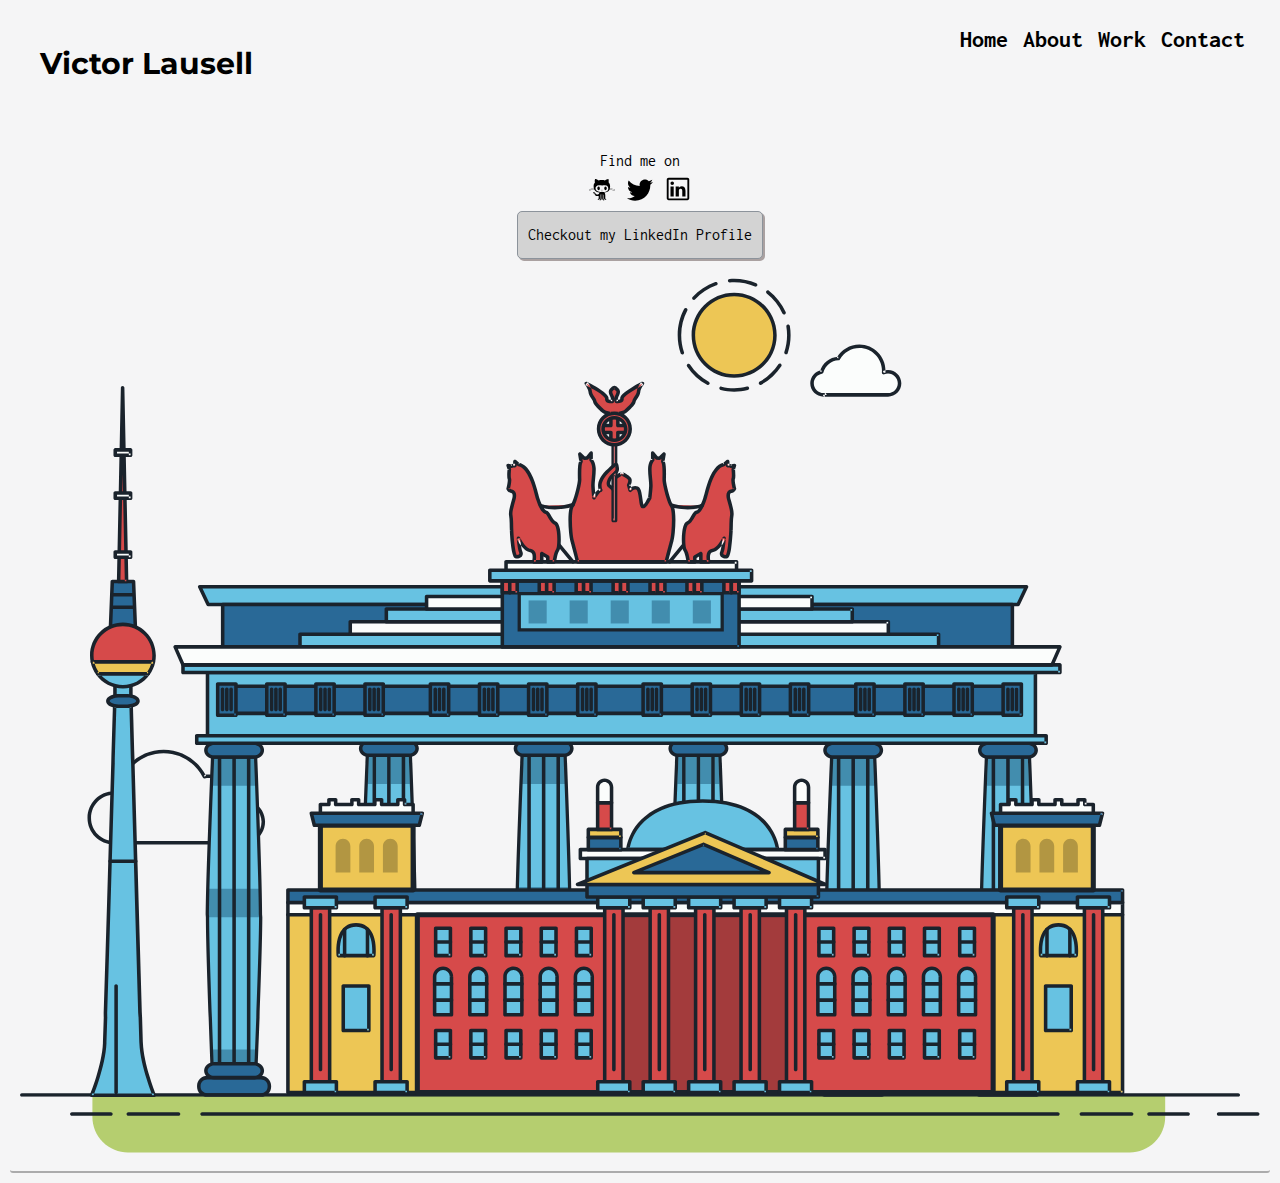
==== commit e9399287: "Cf. 6.7 Updates" ====
--- a/about.html
+++ b/about.html
@@ -38,7 +38,6 @@
       </ul>
     </nav>
   </header>
- 
     
     </div>
     <footer class="page-footer">
@@ -53,8 +52,6 @@
     <p>
       <a href="https://www.linkedin.com/in/lausellv" class="button" target="_blank">Checkout my LinkedIn Profile</a>
     </p>
-    <svg xmlns="http://www.w3.org/2000/svg" viewbox="0 0 500 900"><defs><style>.cls-1{fill:#f5f5f6;}.cls-2{fill:#b3b3b3;}.cls-2,.cls-3,.cls-4{fill-rule:evenodd;}.cls-3{fill:#e6e6e6;}.cls-5{font-size:41.68px;font-family:MyriadPro-Regular, Myriad Pro;}.cls-6{letter-spacing:-0.01em;}.cls-7{letter-spacing:0.02em;}.cls-8{letter-spacing:-0.01em;}.cls-9{letter-spacing:-0.04em;}.cls-10{letter-spacing:-0.03em;}.cls-11{fill:gray;}</style></defs><g id="Objects"><text class="cls-5" transform="translate(187.26 399.84)"><tspan class="cls-6">M</tspan><tspan class="cls-7" x="32.89" y="0">A</tspan><tspan class="cls-8" x="59.31" y="0">D</tspan><tspan class="cls-9" x="86.48" y="0">R</tspan><tspan class="cls-10" x="107.16" y="0">I</tspan><tspan x="116.04" y="0">D</tspan></text><path class="cls-2" d="M173.28,169.62h10v20.79h4.61V216H191v30.12h7.09V232h12.28v2.6h2.36v11.57h1.54V219.35h13.82v12.87h9.45V209h15.94V194.07h38.39V209h16.42v17h1.54v3h2V214.86h2.48V197h.94v17.84h3.19v-6.62H320v6.62h2.36v17.36H328V221.71h4.37V219h6v8.39h-.71v4.84h1.89v-2.6H342v-2.48h1.3V213.68h2.95v-4.37h4.25v4.37h3v13.46H359v5.08h7.32v7.92H367V211.43h3.78v-4.25h4.49v-2.36h6.14v2.36h9v-4.84h3.66v4.84h10.51v33H407v13H366.29v18.54H141.74V227.5h2.13V209.78h2v-4.61h9.21v4.61h2.36V227.5h2.84v21.85h5v-3.19h2.95V216h3.07V190.41h2Zm243.8-6.5h1.06v12.76h4.49v3.31h3.43v92.48H409.28V179.19h3.43v-3.31h4.37Z" transform="translate(0 0)"/><path class="cls-2" d="M143,258.56V237.18h-1.65V231.4h-2.48v-4.61h-2.6v1.89h-3.07v-5.43h-1.18v-2.48a2.33,2.33,0,0,0-.36-1.3v-3.78h-.94v2.83a2.3,2.3,0,0,0-1.42-.47h0a1.91,1.91,0,0,0-1.42.47v-2.83H127v3.78a2.33,2.33,0,0,0-.36,1.3v2.48h-1.18v3.3h-7.2v4.85h-.71v5.78h-1.65v2.48H113v3.55h-4.25v-4h-8.27v-3.42H96.15v7.44H92.72v-3.43H87.53v-6.49H85.64V218.88H84.22v-5.79h-.59v3.54h-.47v2.25H81.27v-2.25h-.48v-3.54h-.7v5.79H78.67v48.54H143Z" transform="translate(0 0)"/><path class="cls-2" d="M252.3,258.56V237.18h-1.53V231.4h-2.6v-4.61h-2.6v1.89H242.5v-5.43h-1.18v-2.48a2.33,2.33,0,0,0-.36-1.3v-3.78H240v2.83a2.1,2.1,0,0,0-1.42-.47h0a1.91,1.91,0,0,0-1.42.47v-2.83h-.94v3.78a2.33,2.33,0,0,0-.36,1.3v2.48H234.7v3.3h-7.2v4.85h-.59v5.78h-1.77v2.48H222.3v3.55h-4.13v-4h-8.39v-3.42h-4.25v7.44H202v-3.43h-5.19v-6.49H194.9V218.88h-1.42v-5.79h-.59v3.54h-.47v2.25h-1.89v-2.25h-.48v-3.54h-.7v5.79h-1.42v48.54H252.3Z" transform="translate(0 0)"/><path class="cls-3" d="M151.9,280.18H150v3.31h-5.43v3.19h-8.39v5.08h-.71v2.95h-1.3v2.83H133v2.25h-2v-2.25H129.7v-2.83h-1.3v-2.95H91.66v1.77h-1.3v2.24h-2v-2.24H87.17v-2.72h-2v2h-.94v5.08h-1.3v7.56h-.83V297.9H81v12.87h1.54v1.54H80.32v2.12a2.17,2.17,0,0,1-1.65,2.13h-.24v1.65a10.5,10.5,0,0,0,1.3,2.6c.24.24.24,1.07.24,1.07s.82.35.82.47-.47.47-.7.71-.24.47-.24.47a.79.79,0,0,0,.47.35,7.12,7.12,0,0,1,1.77-.23,3,3,0,0,1,1,.35,4.18,4.18,0,0,1-1.18.12,3.44,3.44,0,0,0-1.3.47,1.81,1.81,0,0,1-1.18,0s-.36,1.3-.71,1.42-1-1.18-1-1.18a1.62,1.62,0,0,1-1.06.83,17,17,0,0,1-2.36-.12,3.31,3.31,0,0,0-1.42.12,2.62,2.62,0,0,1,.94-1.07c.83-.35,2-.47,2.6-.71s.48-.59.24-.82a2.55,2.55,0,0,0-.71-.59V322a1.89,1.89,0,0,0-.47-.23,1.23,1.23,0,0,0,.23-.47A6.83,6.83,0,0,0,76,320.1s.12,0,.24.24,1.41,2,1.41,2a3.64,3.64,0,0,0,.36-.71,5.62,5.62,0,0,0,0-1.42c0-.35-1.18-1.42-1.18-1.42l-.12-2.24h-.24a2.17,2.17,0,0,1-1.65-2.13v-2.12h-2v-1.54h1.3V297.9h-.94v7.56h-1V297.9H71v-5.08H69.93v-2H68v2.72h-1.3v2.24h-2v-2.24h-1.3v-1.77H26.22v2.95h-1.3v2.83h-1.3v2.25h-2v-2.25H20.43v-2.83H19.14v-2.95h-.71V271.67H151.9ZM62.37,288H61V277.34h1.42Zm-2.84,0H58V277.34h1.53Zm-3,0H55.16V277.34h1.42Zm-2.84,0H52.21V277.34h1.53Zm-3,0H49.37V277.34h1.42ZM48,288H46.42V277.34H48Zm-3,0H43.59V277.34H45Zm-2.83,0H40.63V277.34h1.54Zm-3,0H37.8V277.34h1.42Zm-2.84,0H34.85V277.34h1.53Zm-3,0H32V277.34h1.42Zm-2.84,0H29.06V277.34h1.53Zm-2.95,0H26.22V277.34h1.42Zm100.52,0h-1.54V277.34h1.54Zm-3,0h-1.42V277.34h1.42Zm-2.84,0h-1.53V277.34h1.53Zm-3,0H118V277.34h1.42Zm-2.84,0h-1.53V277.34h1.53Zm-3,0h-1.42V277.34h1.42Zm-2.83,0h-1.54V277.34h1.54Zm-3,0h-1.41V277.34h1.41ZM105,288h-1.54V277.34H105Zm-3,0h-1.42V277.34h1.42Zm-2.84,0H97.68V277.34h1.54Zm-3,0H94.85V277.34h1.42Zm-2.84,0H91.9V277.34h1.53Z" transform="translate(0 0)"/><path class="cls-3" d="M481.57,282.31H458.66l-9,30.82H439.17l8.27-30.82H429.6l7.09,30.82H426.18l-7.8-30.82h-10v25.75h-1.77v6.85H403.5v5.67h-3.07v-2.37h-3.78v6.62h-1.42v2.95a3.47,3.47,0,0,1-.47,1.54v4.49h-1.07V330.5a2.86,2.86,0,0,1-1.77.47h0a2.72,2.72,0,0,1-1.65-.47v3.31h-1.18v-4.49a3.27,3.27,0,0,1-.36-1.54v-2.95H387.2v-4.14h-8.63v-5.78h-.71v-6.85h-2v-3h-3.55v-4.37h-5v4.85h-10v4.13h-5.2v-9h-4.25v4.14h-6.14v7.91h-2.24V330H337.7v7H337v-4.26h-.6V330h-2.24v2.71h-.59V337h-.83v-7h-1.65V312.78h-2.25v-7.91H325v-4.14h-2.13v10.16h-1.3V300.73H319.4v9.33h-5.2v-5.55h-8.51v-3.78h-9.8v5h-9v-2.6h-3v.48H282.9v6.61h-.83v-4.37a2.22,2.22,0,0,1-1.54.59h-.23v1.89h-1.54v-2.24a2.09,2.09,0,0,1-.94-1.77v-.12a1.25,1.25,0,0,1,.12-.59h-1.3v-.48h-2.48v2.84h-1.3v.59h0a2.22,2.22,0,0,1-2.13,2.24h-.47a2.24,2.24,0,0,1-2.25-2.24h0v-.59h-1.3v-2.84h-6.49v2.72H257.5v5.55s-2.72,2.48-4.84,4.37v4.14h-1.18V316.8a14.41,14.41,0,0,1-1.18.94l-4,.47-4.13-.47c-.12-.12-.6-.47-1.07-.94v3.07h-1.3v-4.14c-2.12-1.89-4.84-4.37-4.84-4.37v-5.55h-2.72v-2.72H226v2.84h-1.3v.59h0a2.24,2.24,0,0,1-2.24,2.24h-.36a2.24,2.24,0,0,1-2.24-2.24h0v-.59h-1.3v-2.84h-2.13v2.84H215.1a.93.93,0,0,1,.11.59h0a2.32,2.32,0,0,1-2.24,2.24h-.47a2.33,2.33,0,0,1-2.25-2.24h0a.87.87,0,0,1,.12-.59h-1.3v-2.84h-2.95v-1.53h2.95V282.31h-3.19v16.77h-3.07v.71a2.49,2.49,0,0,1-2.48,2.48h-.47a2.47,2.47,0,0,1-2.36-2.48v-.71h-1.42v9.68h-1.77v3.43H188.4v-3.43h-1.77v-9.68h-1.54v.71a2.47,2.47,0,0,1-2.36,2.48h-.47a2.57,2.57,0,0,1-2.48-2.48v-.71h-3v15.71h-.35v4.72h-.94v-4.72h-3.19v2.48h-.24v4H171v-4h-2.13c-.35,4.84-2.13,8.74-4.72,10.63v.24c0,3.07-1.42,5.43-3.31,5.43s-3.19-2.36-3.19-5.43v-.24c-2.6-1.89-4.37-5.79-4.73-10.63h-2.12v4h-1.06v-4h-.24v-2.48h-3.19v4.72h-1.06v-4.72h-.36V299.08h-8.62V271.67H481.57Zm-264,9.56h0a1.32,1.32,0,0,0,1.3-1.3v-6.73a1.32,1.32,0,0,0-1.3-1.3h0a1.31,1.31,0,0,0-1.3,1.3v6.73a1.31,1.31,0,0,0,1.3,1.3Zm10.75,6.26h0a4.21,4.21,0,0,0,4.25-4.13V283.37h-8.39V294a4.19,4.19,0,0,0,4.14,4.13Zm35.31,0h0a4.19,4.19,0,0,0,4.14-4.13V283.37h-8.39V294a4.21,4.21,0,0,0,4.25,4.13Zm-17.6,0h0a4.19,4.19,0,0,0,4.14-4.13V283.37h-8.39V294a4.21,4.21,0,0,0,4.25,4.13Zm29.41-6.26h0a1.31,1.31,0,0,0,1.3-1.3v-6.73a1.31,1.31,0,0,0-1.3-1.3h0a1.31,1.31,0,0,0-1.29,1.3v6.73a1.31,1.31,0,0,0,1.29,1.3Zm11.46-9.56H284.2v19.25h2.71V282.31Z" transform="translate(0 0)"/><path class="cls-4" d="M151.9,263.05H150v-3.31h-5.43v-3.18h-8.39v-5h-.71v-3.07h-1.3v-2.71H133v-2.37h-2v2.37H129.7v2.71h-1.3v3.07H91.66V249.7h-1.3v-2.24h-2v2.24H87.17v2.84h-2v-2.13h-.94v-5.08h-1.3v-7.56h-.83v7.56H81V232.58h.83V231H80.32V228.8a2.17,2.17,0,0,0-1.89-2.13v-.12a10.59,10.59,0,0,1,0-2,12.87,12.87,0,0,1,1.3-2.6c.24-.24.24-1.07.24-1.07s.82-.35.82-.47-.47-.47-.7-.71-.24-.47-.24-.47a.51.51,0,0,1,.47-.24c.24-.11,1.3.24,1.77.12a1.45,1.45,0,0,0,1-.35,9.36,9.36,0,0,1-1.18-.12,3.44,3.44,0,0,1-1.3-.47,1.81,1.81,0,0,0-1.18,0s-.36-1.3-.71-1.42-1,1.18-1,1.18a1.62,1.62,0,0,0-1.06-.83,8.24,8.24,0,0,0-2.36.24,5.1,5.1,0,0,1-1.42-.24,2.68,2.68,0,0,0,.94,1.07c.83.35,2,.47,2.6.71s.48.59.24.82a2.55,2.55,0,0,1-.71.59v.48a1.89,1.89,0,0,1-.47.23l.23.47a6.83,6.83,0,0,1,.24,1.19s.12,0,.24-.24,1.41-2,1.41-2a3.64,3.64,0,0,1,.36.71,6.59,6.59,0,0,1,0,1.54c0,.23-1.18,1.29-1.18,1.29l-.12,2.72a2.17,2.17,0,0,0-1.89,2.13V231H73v1.54h1.06v12.75h-.94v-7.56h-1v7.56H71v5.08H69.93v2.13H68V249.7h-1.3v-2.24h-2v2.24h-1.3v1.89H26.22v-3.07h-1.3v-2.71h-1.3v-2.37h-2v2.37H20.43v2.71H19.14v3.07h-.71v20.08H151.9Zm-89.53-7.79H61v10.63h1.42Zm-2.84,0H58v10.63h1.53Zm-3,0H55.16v10.63h1.42Zm-2.84,0H52.21v10.63h1.53Zm-3,0H49.37v10.63h1.42Zm-2.83,0H46.42v10.63H48Zm-3,0H43.59v10.63H45Zm-2.83,0H40.63v10.63h1.54Zm-3,0H37.8v10.63h1.42Zm-2.84,0H34.85v10.63h1.53Zm-3,0H32v10.63h1.42Zm-2.84,0H29.06v10.63h1.53Zm-2.95,0H26.22v10.63h1.42Zm100.52,0h-1.54v10.63h1.54Zm-3,0h-1.42v10.63h1.42Zm-2.84,0h-1.53v10.63h1.53Zm-3,0H118v10.63h1.42Zm-2.84,0h-1.53v10.63h1.53Zm-3,0h-1.42v10.63h1.42Zm-2.83,0h-1.54v10.63h1.54Zm-3,0h-1.41v10.63h1.41Zm-2.83,0h-1.54v10.63H105Zm-3,0h-1.42v10.63h1.42Zm-2.84,0H97.68v10.63h1.54Zm-3,0H94.85v10.63h1.42Zm-2.84,0H91.9v10.63h1.53Z" transform="translate(0 0)"/><path class="cls-4" d="M481.57,260.93H459.48l-9.8-33.55H439.17l9,33.55H429l7.68-33.55H426.18l-8.51,33.55h-9.33V235.29h-1.77v-7H403.5v-5.56h-3.07V225h-3.78v-6.5h-1.42v-3a4,4,0,0,0-.47-1.66v-4.48h-1.07v3.3a4,4,0,0,0-1.77-.47h0a3.91,3.91,0,0,0-1.65.47v-3.3h-1.18v4.48a3.78,3.78,0,0,0-.36,1.66v3H387.2v4h-8.63v5.79h-.71v7h-2v3h-3.55v4.37h-5v-4.85h-10v-4.25h-5.2v9.1h-4.25v-4.14h-6.14v-7.91h-2.24V213.21H337.7v-6.86H337v4.14h-.6v2.72h-2.24v-2.72h-.59v-4.14h-.83v6.86h-1.65v17.36h-2.25v7.91H325v4.14h-2.13V232.46h-1.3v10.16H319.4v-9.45h-5.2v5.55h-8.51v3.9h-9.8v-5h-9v2.6h-3v-.6H282.9v-6.49h-.83v4.25a2.27,2.27,0,0,0-1.54-.59h-.23v-1.77h-1.54v2.12a2.49,2.49,0,0,0-.94,1.89h0a1,1,0,0,0,.12.59h-1.3v.6h-2.48v-2.84h-1.3v-.59h0a2.15,2.15,0,0,0-2.13-2.24h-.47a2.17,2.17,0,0,0-2.25,2.24h0v.59h-1.3v2.84h-6.49v-2.72H257.5v-5.67s-2.72-2.48-4.84-4.25v-4.26h-1.18v3.08c-.59-.48-.95-.83-1.18-.83l-4-.47-4.13.47a3.38,3.38,0,0,0-1.07.83v-3.08h-1.3v4.26c-2.12,1.77-4.84,4.25-4.84,4.25v5.67h-2.72v2.72H226v-2.84h-1.3v-.59h0a2.16,2.16,0,0,0-2.24-2.24h-.36a2.17,2.17,0,0,0-2.24,2.24h0v.59h-1.3v2.84h-2.13v-2.84H215.1a1.13,1.13,0,0,0,.11-.59h0a2.24,2.24,0,0,0-2.24-2.24h-.47a2.24,2.24,0,0,0-2.25,2.24h0a1,1,0,0,0,.12.59h-1.3v2.84h-2.95v1.53h2.95v19.14h-3.19V244.15h-3.07v-.71a2.4,2.4,0,0,0-2.48-2.36h-.47a2.37,2.37,0,0,0-2.36,2.36v.71h-1.42v-9.56h-1.77v-3.43H188.4v3.43h-1.77v9.56h-1.54v-.71a2.37,2.37,0,0,0-2.36-2.36h-.47a2.48,2.48,0,0,0-2.48,2.36v.71h-3V228.56h-.35v-4.84h-.94v4.84h-3.19V226h-.24v-4H171v4h-2.13c-.35-4.72-2.13-8.74-4.72-10.63v-.23c0-3-1.42-5.44-3.31-5.44s-3.19,2.48-3.19,5.44v.23c-2.6,1.89-4.37,5.91-4.73,10.63h-2.12v-4h-1.06v4h-.24v2.6h-3.19v-4.84h-1.06v4.84h-.36v15.59h-8.62v27.52H481.57Zm-264-9.45h0a1.32,1.32,0,0,1,1.3,1.3v6.73a1.32,1.32,0,0,1-1.3,1.3h0a1.31,1.31,0,0,1-1.3-1.3v-6.73a1.31,1.31,0,0,1,1.3-1.3Zm10.75-6.38h0a4.23,4.23,0,0,1,4.25,4.25V260h-8.39V249.35a4.21,4.21,0,0,1,4.14-4.25Zm35.31,0h0a4.21,4.21,0,0,1,4.14,4.25V260h-8.39V249.35a4.23,4.23,0,0,1,4.25-4.25Zm-17.6,0h0a4.21,4.21,0,0,1,4.14,4.25V260h-8.39V249.35A4.23,4.23,0,0,1,246,245.1Zm29.41,6.38h0a1.31,1.31,0,0,1,1.3,1.3v6.73a1.31,1.31,0,0,1-1.3,1.3h0a1.31,1.31,0,0,1-1.29-1.3v-6.73a1.31,1.31,0,0,1,1.29-1.3Zm11.46,9.45H284.2V241.79h2.71v19.14Z" transform="translate(0 0)"/></g></svg>
-
     <svg xmlns="http://www.w3.org/2000/svg" class="berlin-illustration"  viewbox="0 0 700 505" xmlns:xlink="http://www.w3.org/1999/xlink">
       <defs>
           <polygon id="a" points=".06 231.917 .06 .929 688.717 .929 688.717 231.917" />
--- a/css/style.production.css
+++ b/css/style.production.css
@@ -208,7 +208,7 @@
 
 /* further practice with attribute selectors/ basically you're targeting the attribute itself and styling it*/
 /* a[role] {
-  background-color: #96aaa2;
+  background-color: #D3D3D3;
 } */
 
 .button__secondary {
@@ -328,7 +328,7 @@
 .grid .grid-item {
   height: 250px;
   overflow: auto;
-  background-color: rgb(192, 208, 214);
+  background-color: #D3D3D3;
 }
 
 .page-footer {
